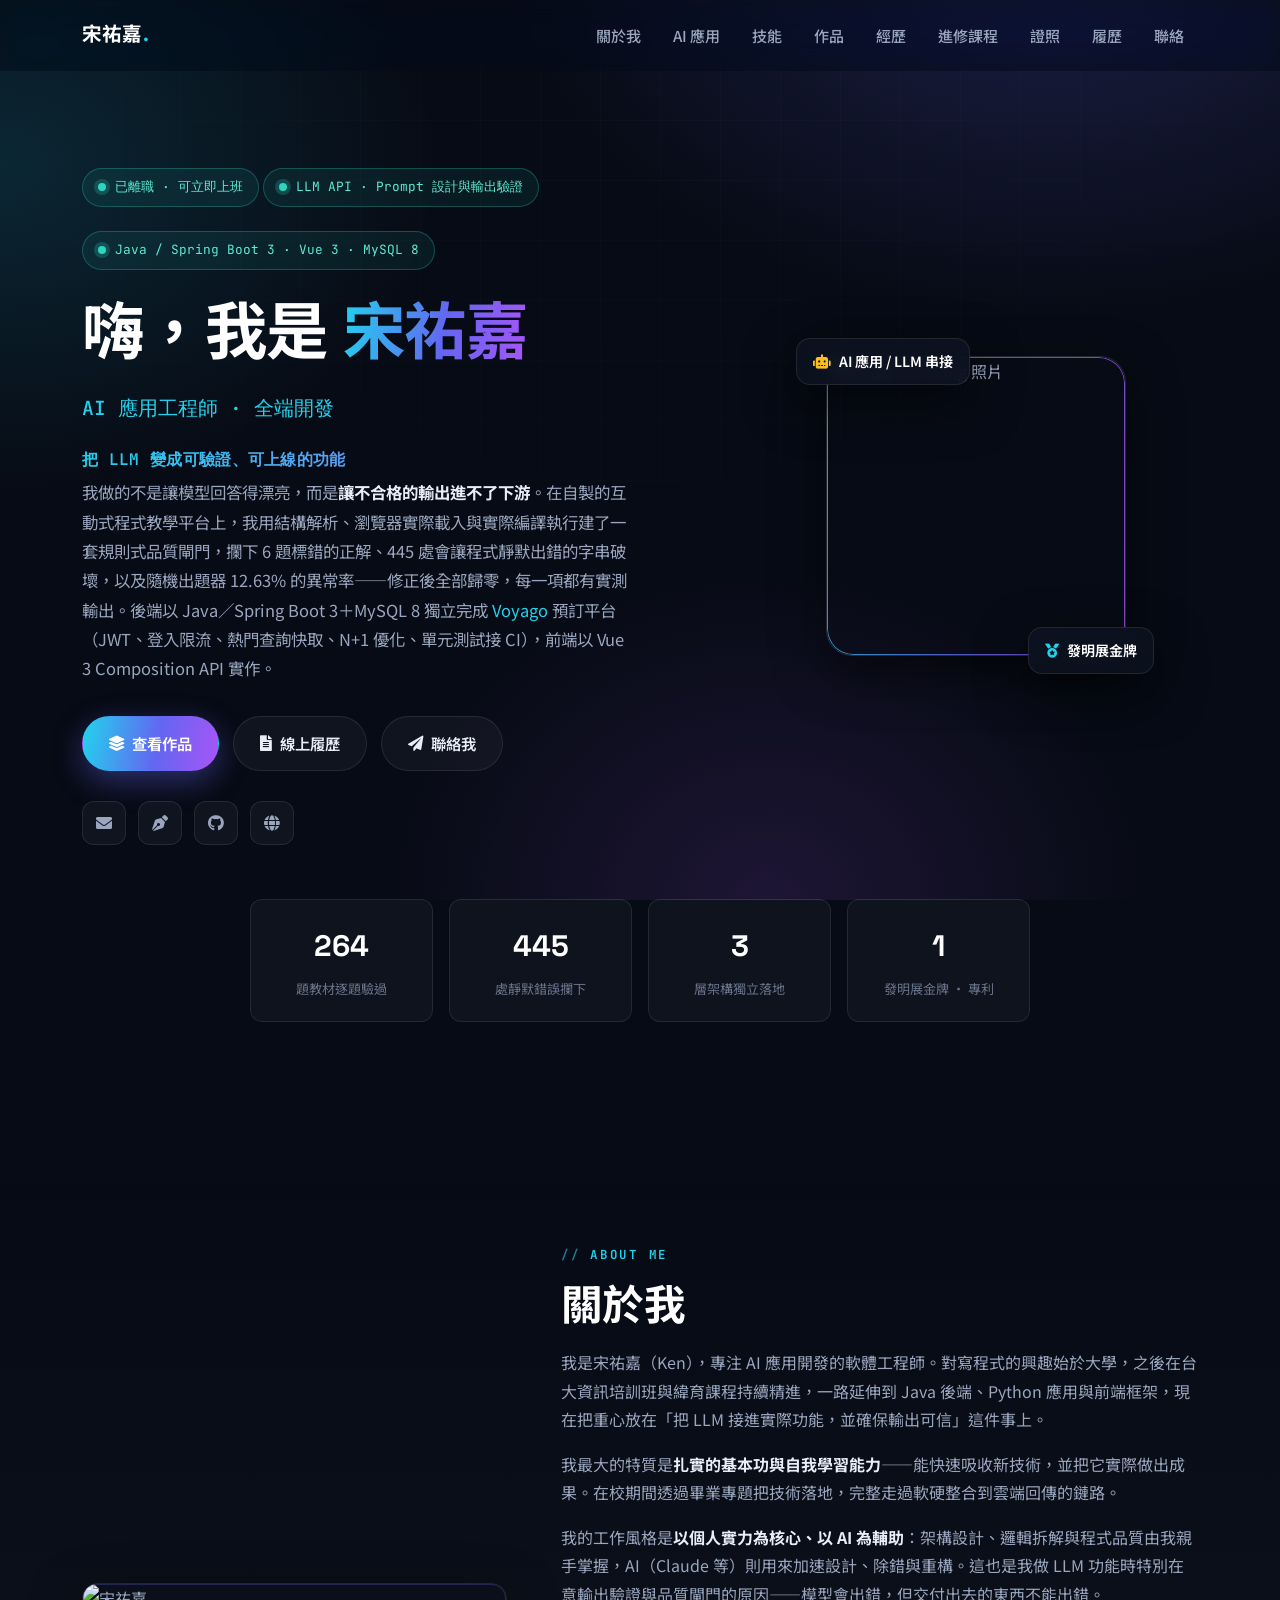
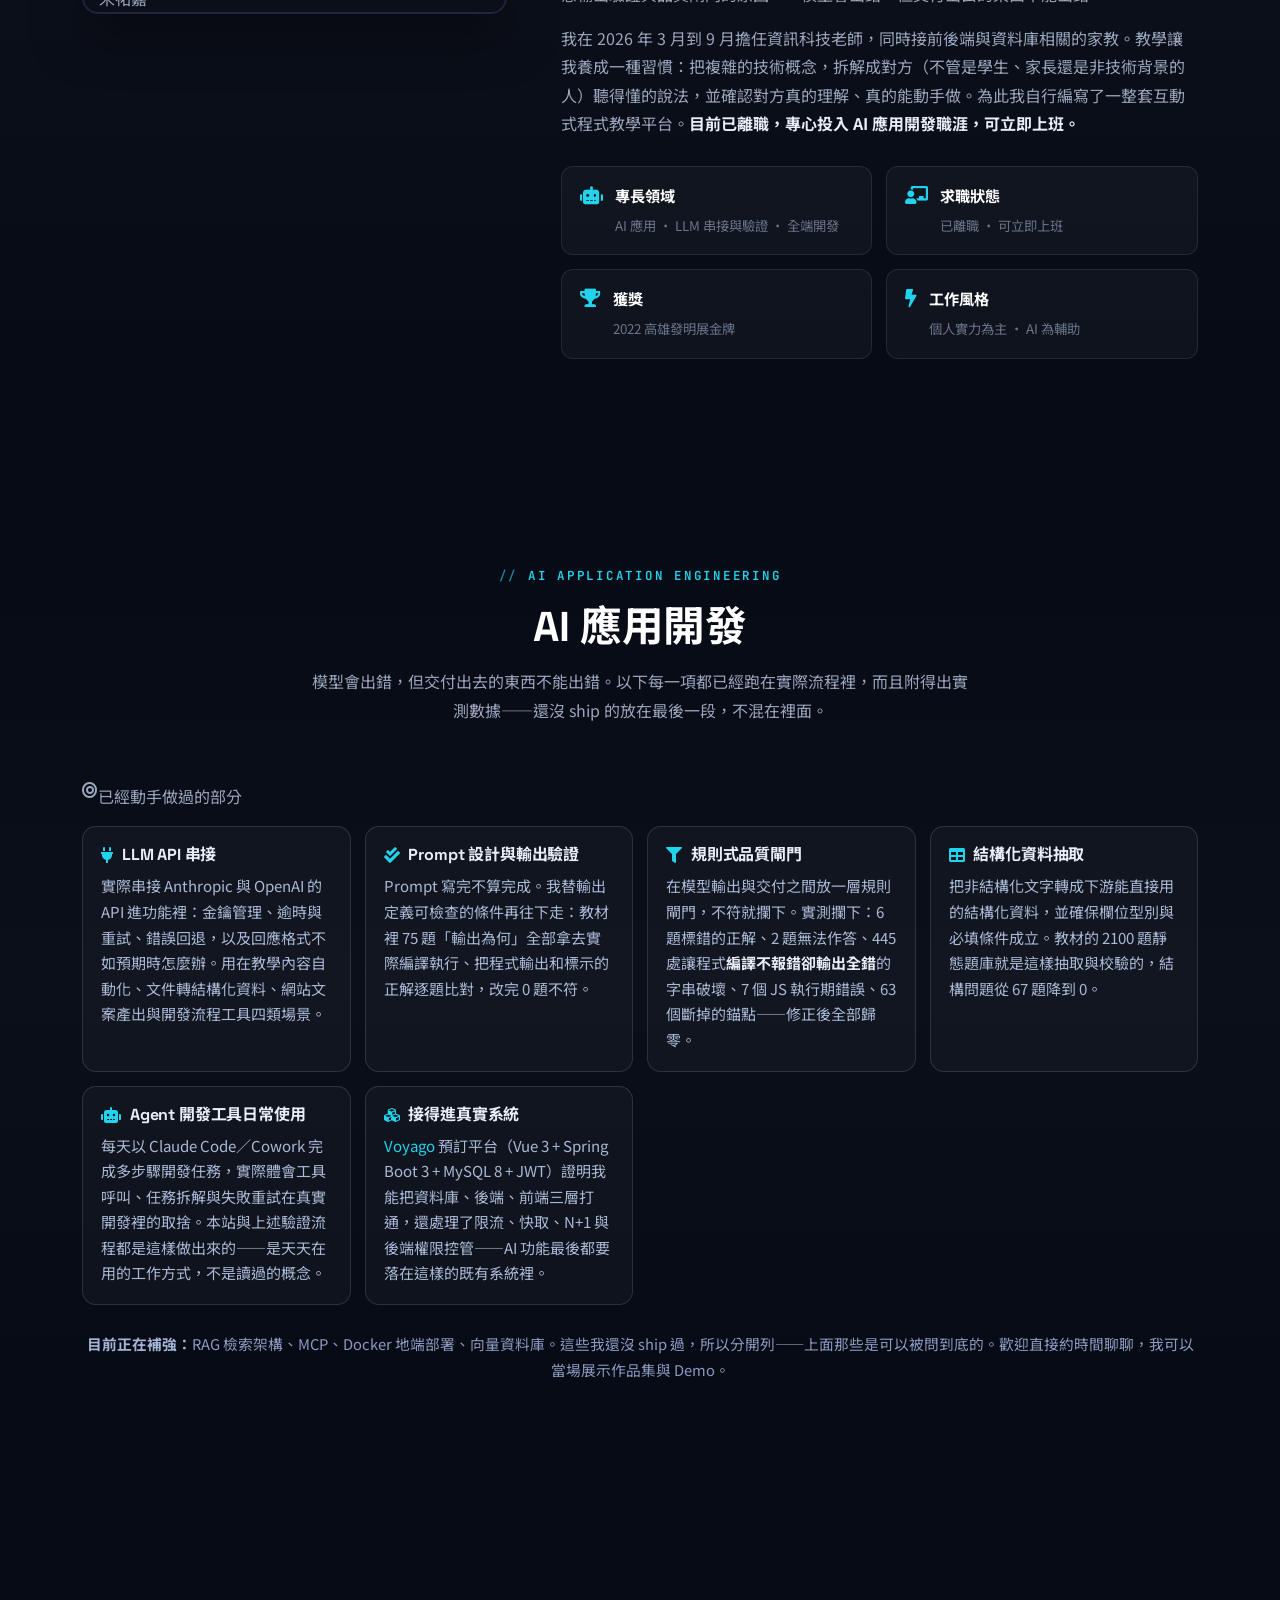
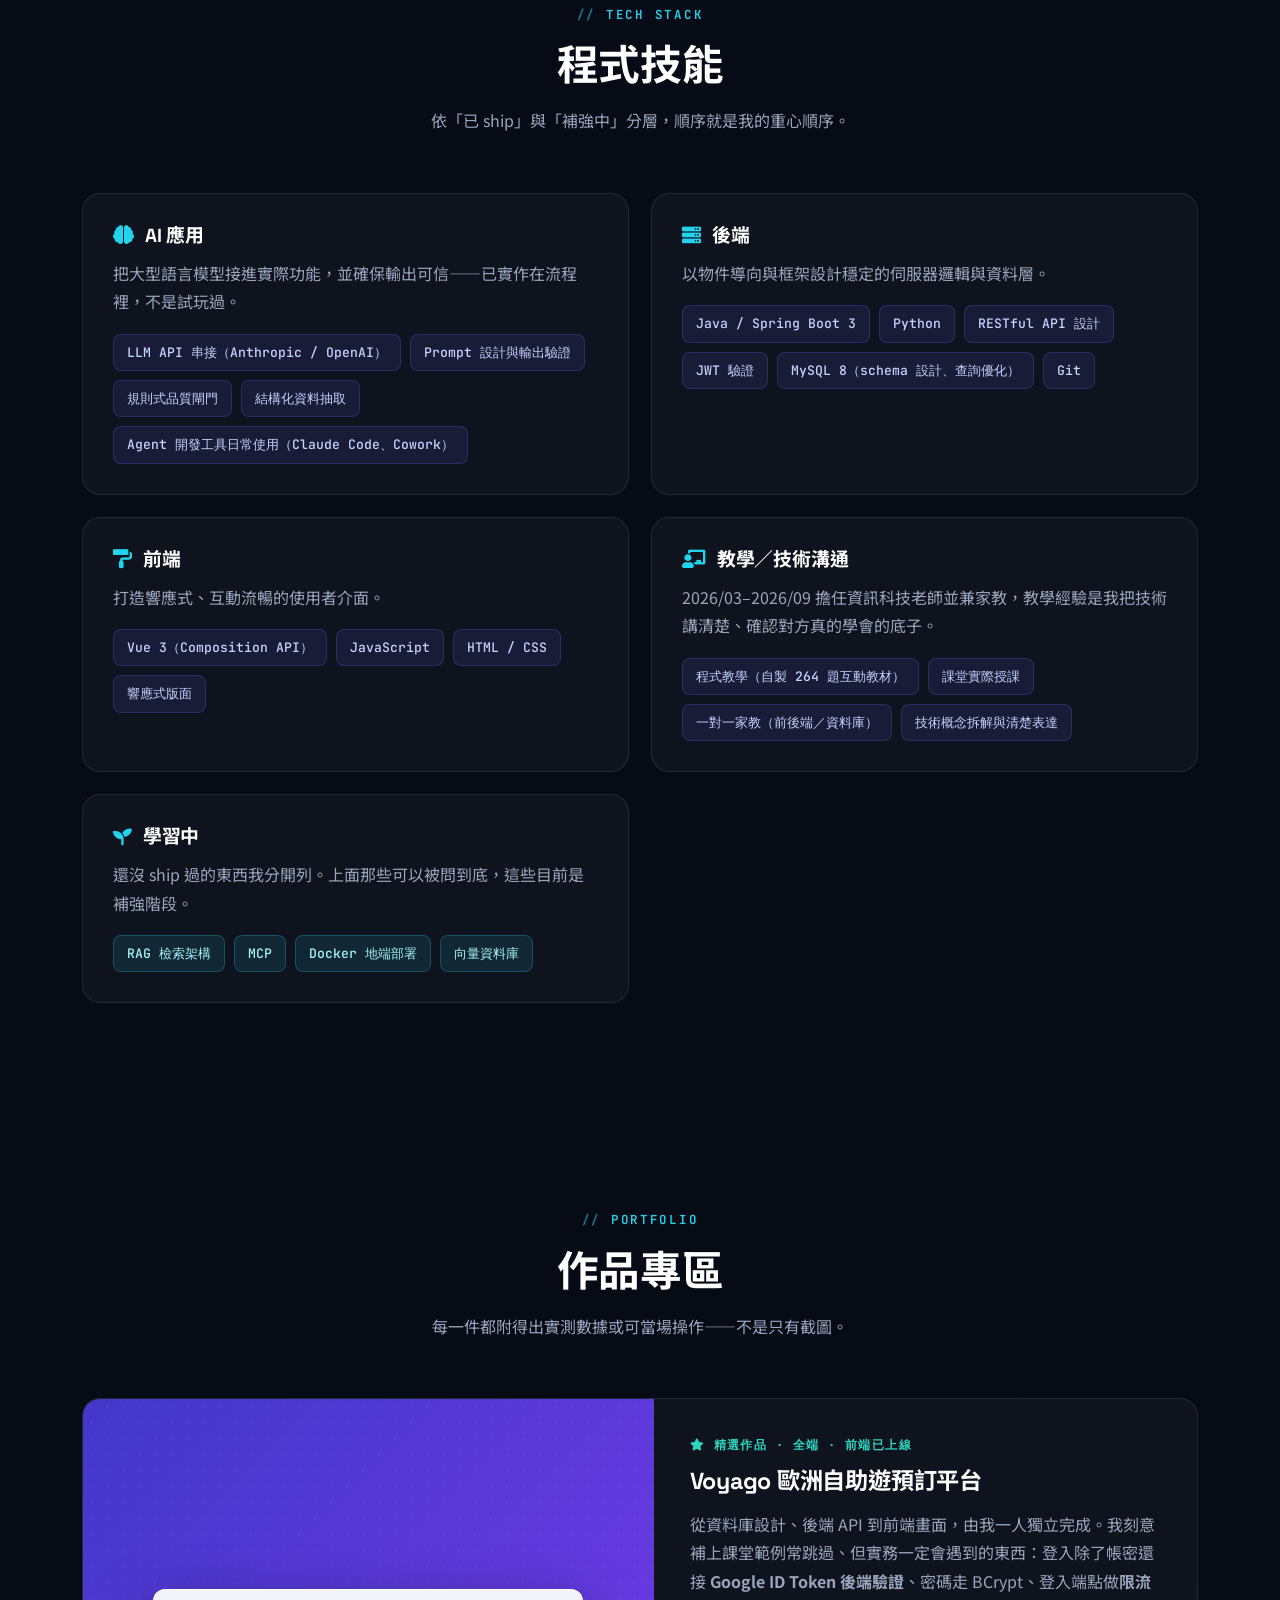
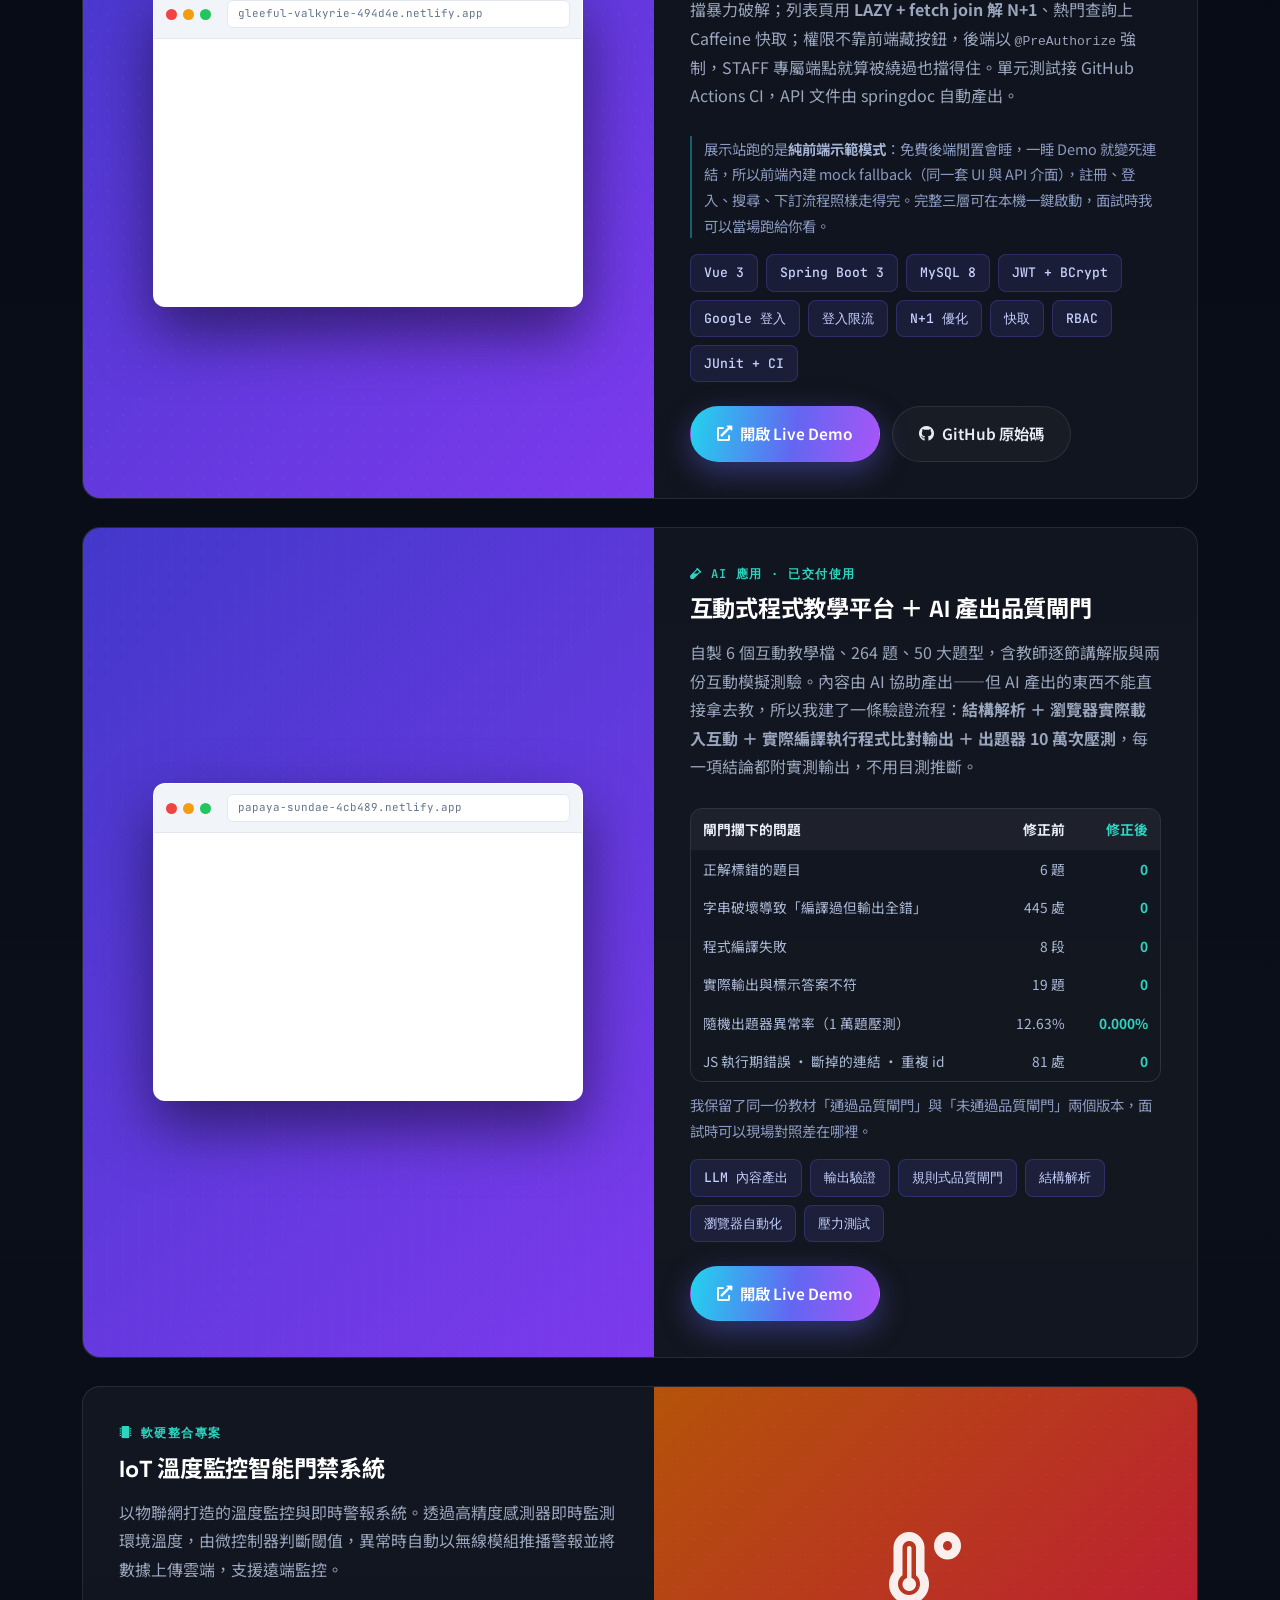
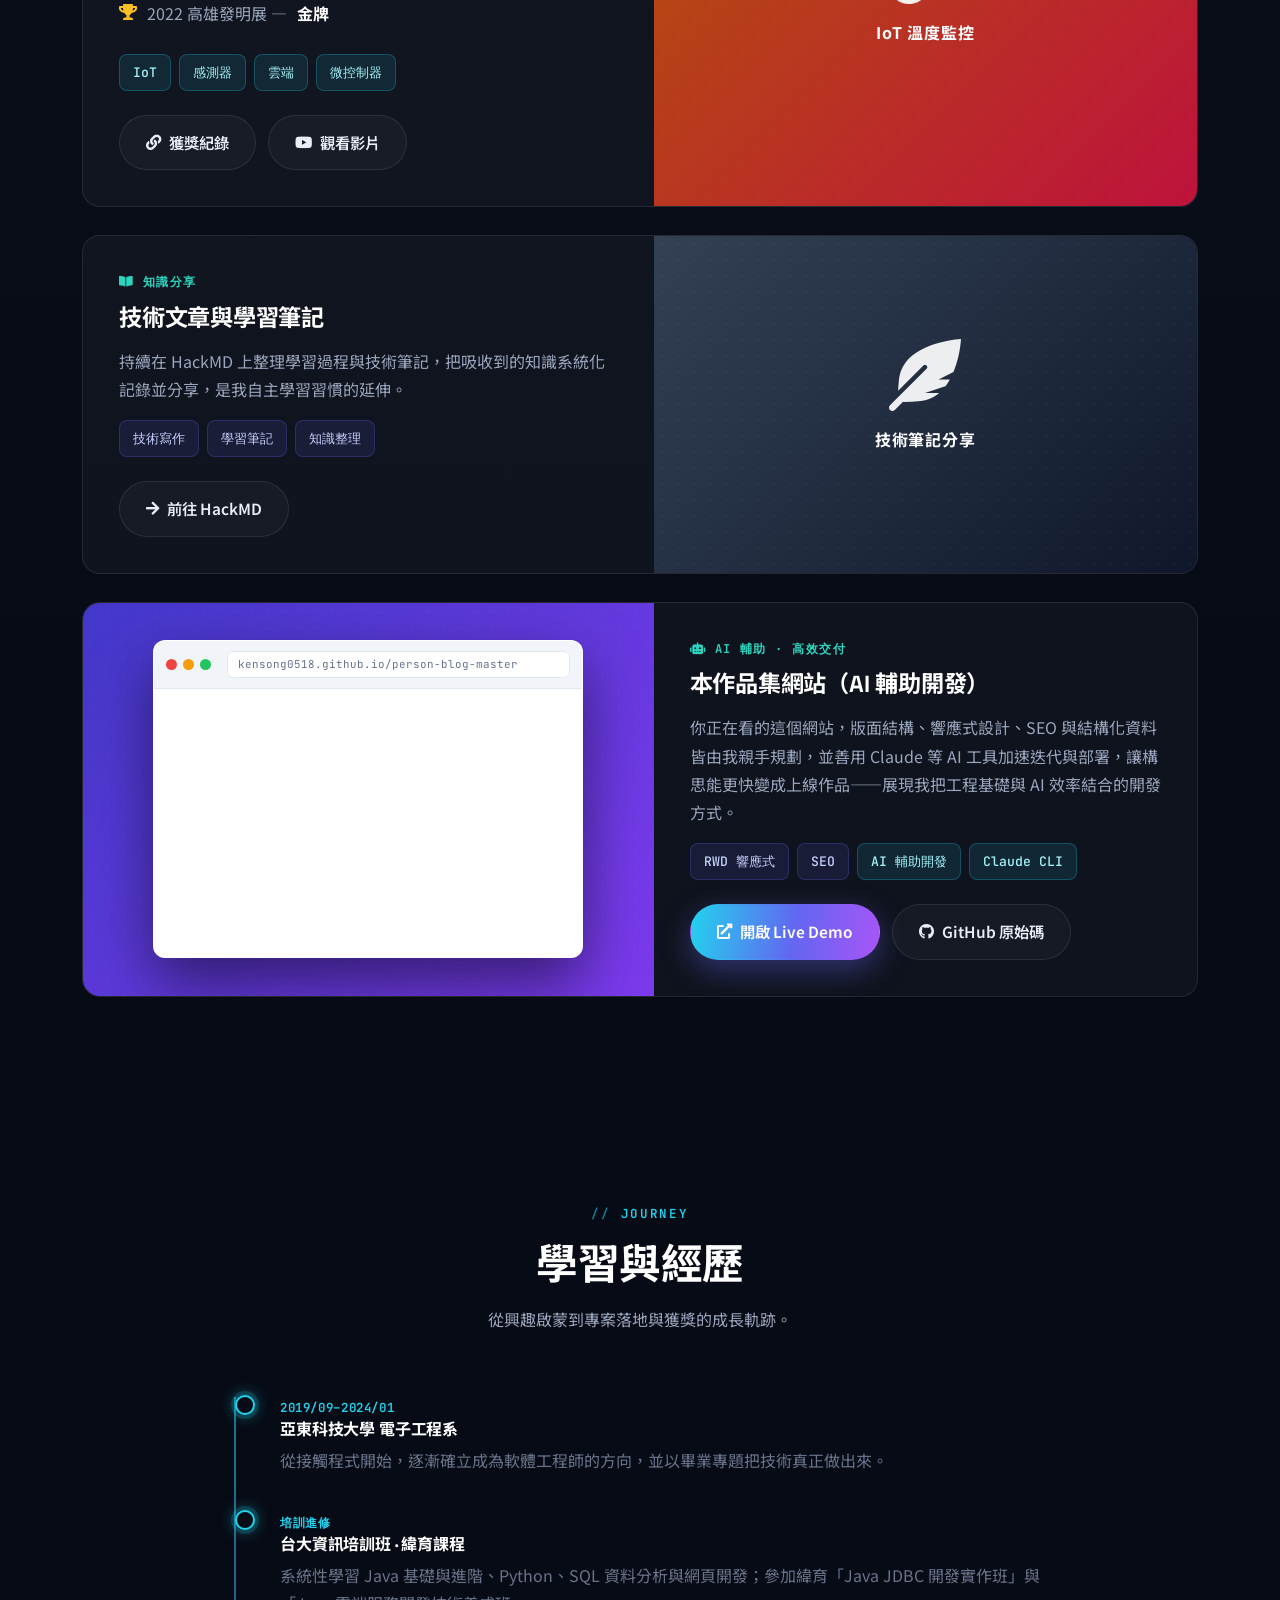
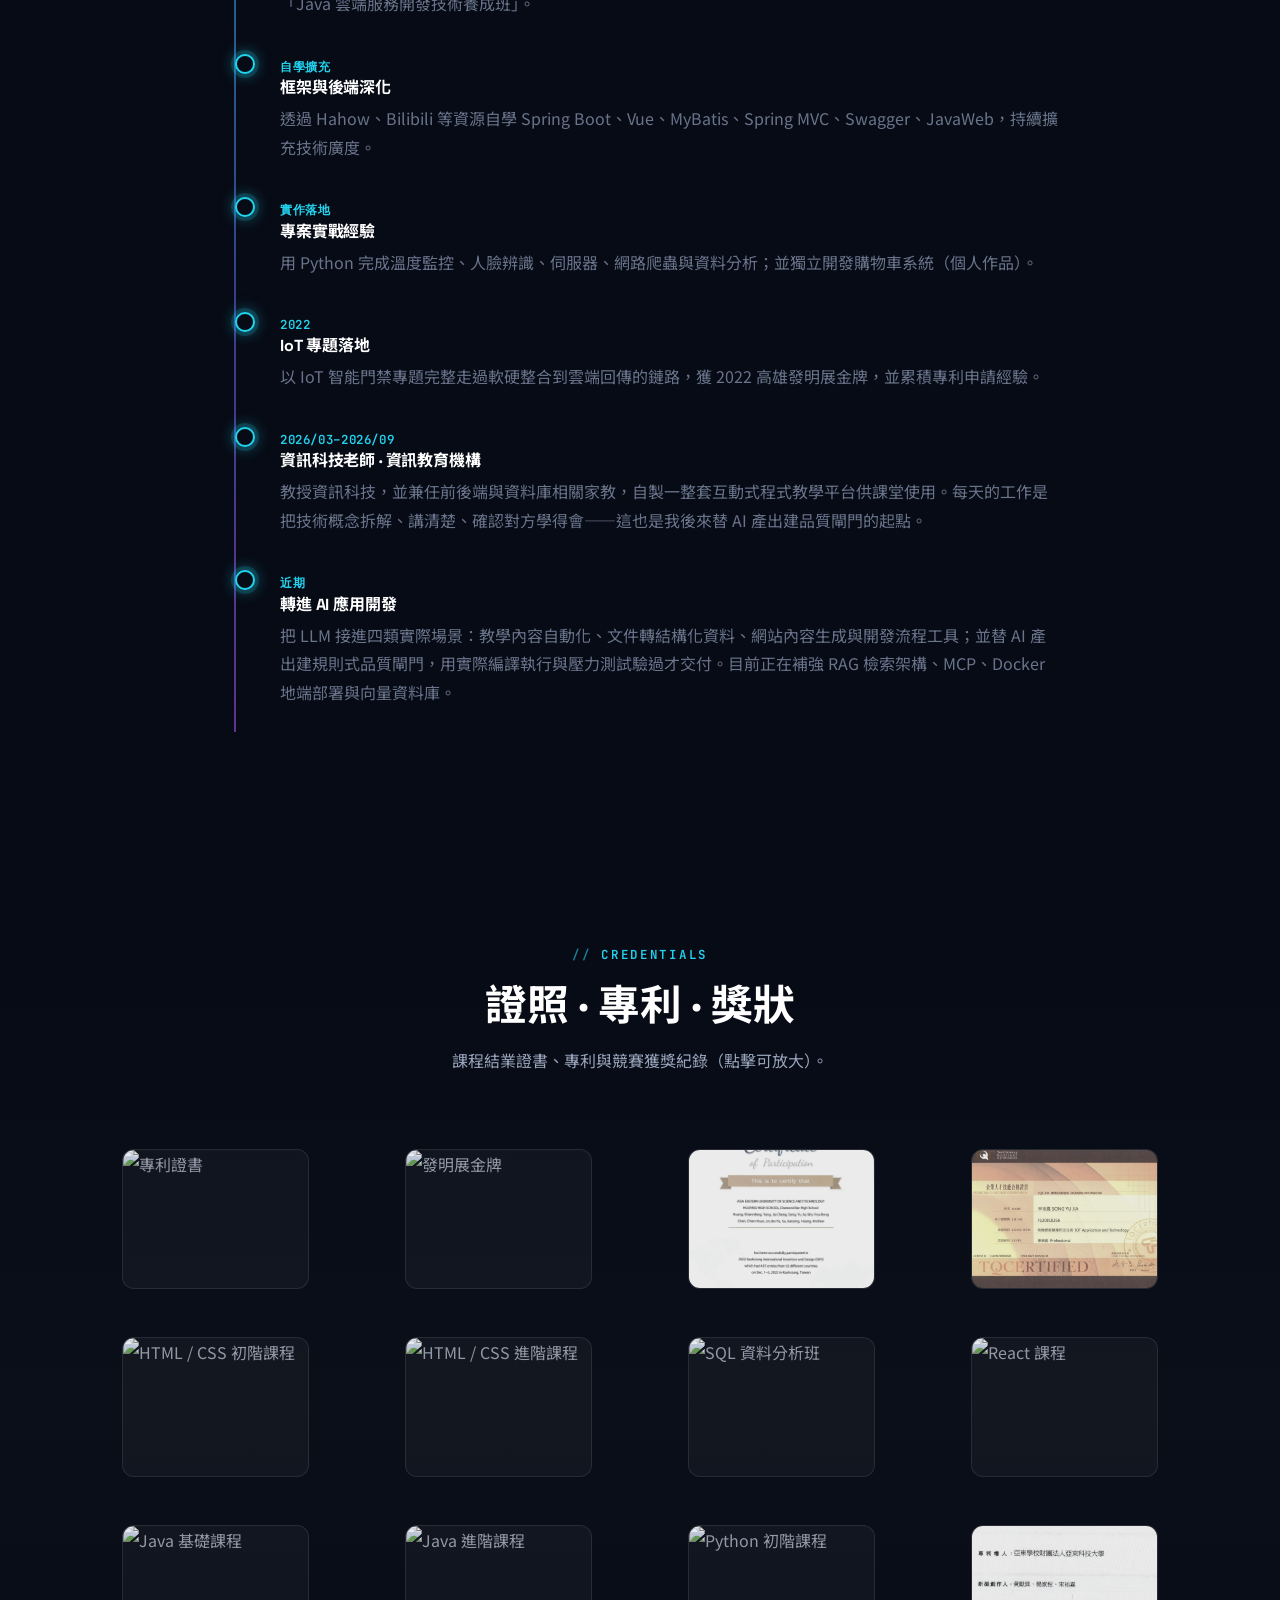
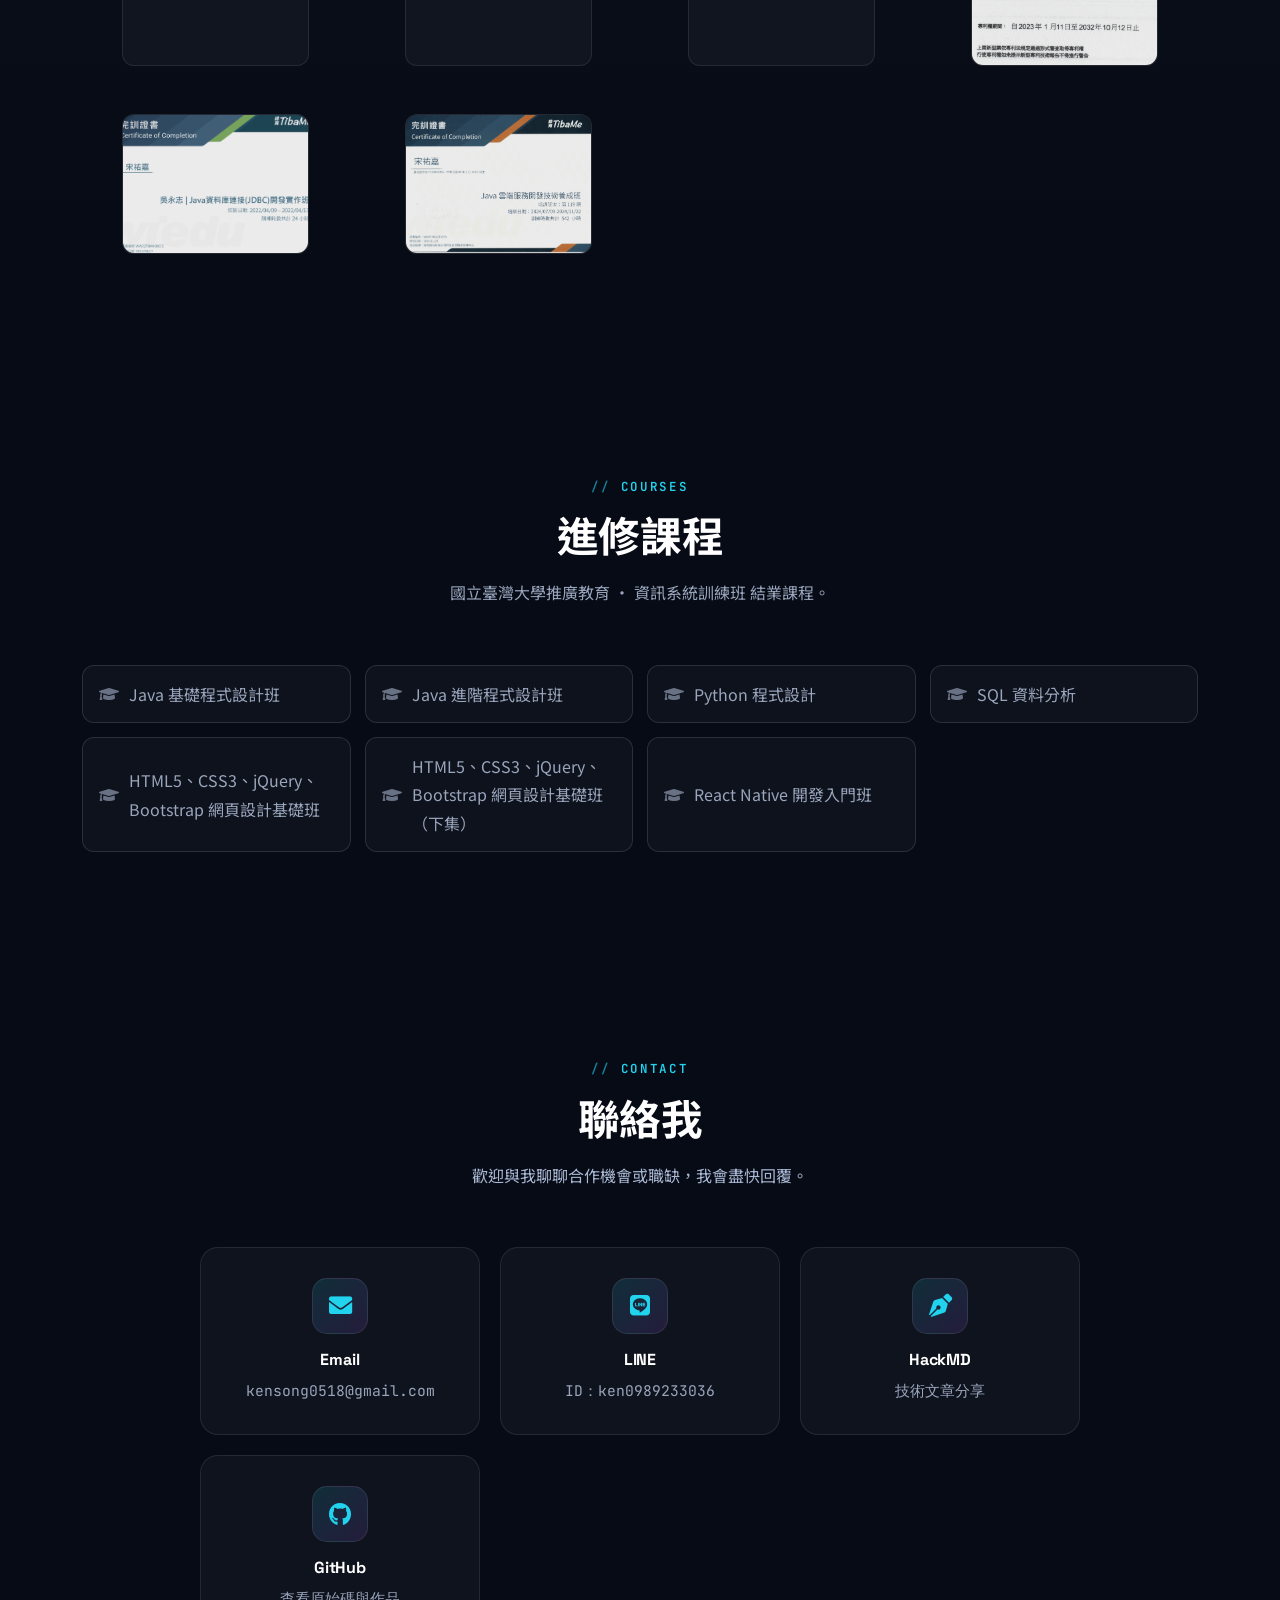
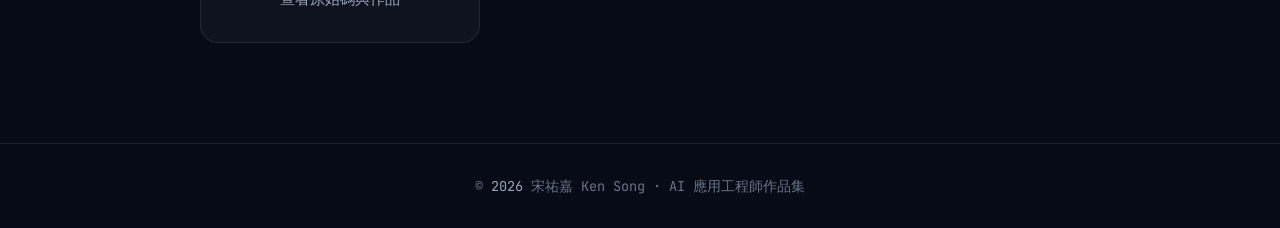
==== index.html @ 6da03d03 "部落格「程式技能」新增教學／技術溝通卡片" ====
<!DOCTYPE html>
<html lang="zh-Hant">

<head>
    <meta charset="UTF-8">
    <meta name="viewport" content="width=device-width, initial-scale=1.0">
    <meta http-equiv="X-UA-Compatible" content="ie=edge">

    <title>宋祐嘉 Ken Song｜AI 應用工程師 · 全端開發作品集</title>
    <meta name="description" content="宋祐嘉（Ken Song）AI 應用工程師。替 AI 產出建規則式品質閘門：實際編譯執行、結構解析與壓力測試，把自製教材裡 6 題錯答、445 處靜默錯誤與出題器 12.63% 異常率壓到 0。後端 Java／Spring Boot 3、MySQL 8 獨立完成 Voyago 預訂平台（JWT、限流、快取、N+1 優化、單元測試接 CI），前端 Vue 3。目前補強 RAG 檢索架構、MCP、Docker 地端部署與向量資料庫。">
    <meta name="keywords" content="宋祐嘉, Ken Song, AI 應用工程師, AI Application Engineer, LLM 應用工程師, LLM API, Anthropic, OpenAI, Prompt 設計, 輸出驗證, 品質閘門, 結構化資料抽取, Claude Code, Cowork, AI Agent, RAG, MCP, 向量資料庫, Docker, 全端工程師, 後端工程師, Java, Spring Boot, Vue 3, Python, MySQL, RESTful API, JWT, 作品集, portfolio, 程式教學, 程式設計教學, 資訊科技老師, 電腦補習班老師, 程式家教, 技術教學, 互動式教材設計">
    <meta name="author" content="宋祐嘉 Ken Song">

    <!-- Open Graph -->
    <meta property="og:type" content="website">
    <meta property="og:title" content="宋祐嘉 Ken Song｜AI 應用工程師作品集">
    <meta property="og:description" content="專注 AI 應用開發：替 AI 產出建可驗證的品質閘門——實際編譯執行、結構解析與 10 萬次壓測，把 445 處靜默錯誤與 12.63% 出題器異常率壓到 0；後端 Java／Spring Boot 3、MySQL 8，獨立完成 Voyago 預訂平台。">
    <meta property="og:image" content="./img/ken照片.jpg">
    <meta name="theme-color" content="#0f172a">

    <link rel="icon shortcut" href="./img/favicon.ico">
    <link rel="preconnect" href="https://fonts.googleapis.com">
    <link rel="preconnect" href="https://fonts.gstatic.com" crossorigin>
    <link href="https://fonts.googleapis.com/css2?family=Noto+Sans+TC:wght@400;500;700;800&family=Space+Grotesk:wght@500;600;700&family=JetBrains+Mono:wght@500;600&display=swap" rel="stylesheet">
    <link rel="stylesheet" href="https://use.fontawesome.com/releases/v5.15.4/css/all.css">
    <link rel="stylesheet" href="./css/style.css">

    <link rel="canonical" href="https://kensong0518.github.io/person-blog-master/">
    <meta property="og:url" content="https://kensong0518.github.io/person-blog-master/">

    <!-- 結構化資料：讓 Google 認得「宋祐嘉＝軟體工程師」 -->
    <script type="application/ld+json">
    {
      "@context": "https://schema.org",
      "@type": "Person",
      "name": "宋祐嘉",
      "alternateName": "Ken Song",
      "url": "https://kensong0518.github.io/person-blog-master/",
      "image": "https://kensong0518.github.io/person-blog-master/img/ken照片.jpg",
      "jobTitle": "AI 應用工程師 · 全端開發",
      "email": "mailto:kensong0518@gmail.com",
      "knowsAbout": ["AI 應用開發","LLM API 串接","Prompt 設計","輸出驗證","規則式品質閘門","結構化資料抽取","Claude Code","Cowork","Java","Spring Boot","RESTful API","JWT","MySQL","Python","Vue 3","JavaScript","Git","全端開發","後端開發","IoT","程式設計教學","互動式教材開發","資訊科技教學","技術講解與知識轉譯"],
      "alumniOf": [
        { "@type": "CollegeOrUniversity", "name": "亞東科技大學 電子工程系" },
        { "@type": "Organization", "name": "國立臺灣大學推廣教育 資訊系統訓練班" },
        { "@type": "Organization", "name": "緯育 TibaMe" }
      ],
      "award": "2022 高雄發明展金牌",
      "sameAs": [
        "https://github.com/kensong0518",
        "https://hackmd.io/@JnXvfsBHTiuH4f59P-15Fw",
        "https://gleeful-valkyrie-494d4e.netlify.app/"
      ]
    }
    </script>
</head>

<body>

    <!-- ============ NAVBAR ============ -->
    <nav class="nav" id="nav">
        <div class="container nav-inner">
            <a href="#hero" class="brand">宋祐嘉<span>.</span></a>
            <button class="nav-toggle" id="navToggle" aria-label="開啟選單"><i class="fas fa-bars"></i></button>
            <ul class="nav-links" id="navLinks">
                <li><a href="#about">關於我</a></li>
                <li><a href="#agent">AI 應用</a></li>
                <li><a href="#skills">技能</a></li>
                <li><a href="#projects">作品</a></li>
                <li><a href="#experience">經歷</a></li>
                <li><a href="#courses">進修課程</a></li>
                <li><a href="#certs">證照</a></li>
                <li><a href="./resume.html">履歷</a></li>
                <li><a href="#contact">聯絡</a></li>
            </ul>
        </div>
    </nav>

    <!-- ============ HERO ============ -->
    <header class="hero" id="hero">
        <div class="container">
            <div class="hero-grid">
                <div>
                    <span class="badge-status"><span class="dot"></span> 已離職 · 可立即上班</span>
                    <span class="badge-status"><span class="dot"></span> LLM API · Prompt 設計與輸出驗證</span>
                    <span class="badge-status"><span class="dot"></span> Java / Spring Boot 3 · Vue 3 · MySQL 8</span>
                    <h1>嗨，我是 <span class="grad">宋祐嘉</span></h1>
                    <p class="role">AI 應用工程師 · 全端開發</p>
                    <p class="tagline" style="font-family:var(--font-mono,monospace);font-weight:600;letter-spacing:.02em;background:linear-gradient(100deg,#22d3ee,#a855f7);-webkit-background-clip:text;background-clip:text;color:transparent;margin:6px 0 4px;">把 LLM 變成可驗證、可上線的功能</p>
                    <p class="lead">我做的不是讓模型回答得漂亮，而是<strong style="color:#e8edf7;">讓不合格的輸出進不了下游</strong>。在自製的互動式程式教學平台上，我用結構解析、瀏覽器實際載入與實際編譯執行建了一套規則式品質閘門，攔下 6 題標錯的正解、445 處會讓程式靜默出錯的字串破壞，以及隨機出題器 12.63% 的異常率——修正後全部歸零，每一項都有實測輸出。後端以 Java／Spring Boot 3＋MySQL 8 獨立完成 <a href="https://github.com/kensong0518/voyago-fullstack" target="_blank" rel="noopener" style="color:#22d3ee;">Voyago</a> 預訂平台（JWT、登入限流、熱門查詢快取、N+1 優化、單元測試接 CI），前端以 Vue 3 Composition API 實作。</p>
                    <div class="hero-cta">
                        <a href="#projects" class="btn btn-primary"><i class="fas fa-layer-group"></i> 查看作品</a>
                        <a href="./resume.html" class="btn btn-ghost"><i class="fas fa-file-alt"></i> 線上履歷</a>
                        <a href="#contact" class="btn btn-ghost"><i class="fas fa-paper-plane"></i> 聯絡我</a>
                    </div>
                    <div class="hero-social">
                        <a href="mailto:kensong0518@gmail.com" title="Email" aria-label="Email"><i class="fas fa-envelope"></i></a>
                        <a href="https://hackmd.io/@JnXvfsBHTiuH4f59P-15Fw" target="_blank" rel="noopener" title="HackMD" aria-label="HackMD"><i class="fas fa-pen-nib"></i></a>
                        <a href="https://github.com/kensong0518" target="_blank" rel="noopener" title="GitHub" aria-label="GitHub"><i class="fab fa-github"></i></a>
                        <a href="https://gleeful-valkyrie-494d4e.netlify.app/" target="_blank" rel="noopener" title="作品網站" aria-label="作品網站"><i class="fas fa-globe"></i></a>
                    </div>
                </div>
                <div class="hero-portrait">
                    <div class="frame"><img src="./img/ken照片.jpg" alt="宋祐嘉 Ken Song 照片"></div>
                    <div class="chip c1"><i class="fas fa-robot"></i> AI 應用 / LLM 串接</div>
                    <div class="chip c2"><i class="fas fa-medal"></i> 發明展金牌</div>
                </div>
            </div>

            <div class="stats">
                <div class="stat"><b>264</b><span>題教材逐題驗過</span></div>
                <div class="stat"><b>445</b><span>處靜默錯誤攔下</span></div>
                <div class="stat"><b>3</b><span>層架構獨立落地</span></div>
                <div class="stat"><b>1</b><span>發明展金牌 · 專利</span></div>
            </div>
        </div>
    </header>

    <!-- ============ ABOUT ============ -->
    <section class="section section--alt" id="about">
        <div class="container">
            <div class="about-grid reveal">
                <div class="about-photo"><img src="./img/ken照片.jpg" alt="宋祐嘉"></div>
                <div class="about-text">
                    <span class="eyebrow">About Me</span>
                    <h2 class="section-title">關於我</h2>
                    <p>我是宋祐嘉（Ken），專注 AI 應用開發的軟體工程師。對寫程式的興趣始於大學，之後在台大資訊培訓班與緯育課程持續精進，一路延伸到 Java 後端、Python 應用與前端框架，現在把重心放在「把 LLM 接進實際功能，並確保輸出可信」這件事上。</p>
                    <p>我最大的特質是<strong>扎實的基本功與自我學習能力</strong>——能快速吸收新技術，並把它實際做出成果。在校期間透過畢業專題把技術落地，完整走過軟硬整合到雲端回傳的鏈路。</p>
                    <p>我的工作風格是<strong>以個人實力為核心、以 AI 為輔助</strong>：架構設計、邏輯拆解與程式品質由我親手掌握，AI（Claude 等）則用來加速設計、除錯與重構。這也是我做 LLM 功能時特別在意輸出驗證與品質閘門的原因——模型會出錯，但交付出去的東西不能出錯。</p>
                    <p>我在 2026 年 3 月到 9 月擔任資訊科技老師，同時接前後端與資料庫相關的家教。教學讓我養成一種習慣：把複雜的技術概念，拆解成對方（不管是學生、家長還是非技術背景的人）聽得懂的說法，並確認對方真的理解、真的能動手做。為此我自行編寫了一整套互動式程式教學平台。<strong>目前已離職，專心投入 AI 應用開發職涯，可立即上班。</strong></p>
                    <div class="facts">
                        <div class="fact"><i class="fas fa-robot"></i><div><b>專長領域</b><small>AI 應用 · LLM 串接與驗證 · 全端開發</small></div></div>
                        <div class="fact"><i class="fas fa-chalkboard-teacher"></i><div><b>求職狀態</b><small>已離職 · 可立即上班</small></div></div>
                        <div class="fact"><i class="fas fa-trophy"></i><div><b>獲獎</b><small>2022 高雄發明展金牌</small></div></div>
                        <div class="fact"><i class="fas fa-bolt"></i><div><b>工作風格</b><small>個人實力為主 · AI 為輔助</small></div></div>
                    </div>
                </div>
            </div>
        </div>
    </section>

    <!-- ============ AI AGENT ENGINEERING ============ -->
    <section class="section section--alt" id="agent">
        <div class="container">
            <div class="section-head reveal">
                <span class="eyebrow">AI Application Engineering</span>
                <h2 class="section-title">AI 應用開發</h2>
                <p>模型會出錯，但交付出去的東西不能出錯。以下每一項都已經跑在實際流程裡，而且附得出實測數據——還沒 ship 的放在最後一段，不混在裡面。</p>
            </div>

            <!-- 為什麼我適合 Agent 工程師職缺：對照職缺工作內容 -->
            <div class="reveal" style="margin-bottom:26px;">
                <div style="display:flex;align-items:center;gap:10px;margin-bottom:16px;">
                    <span class="kicker" style="display:inline-flex;"><i class="fas fa-bullseye"></i> 已經動手做過的部分</span>
                </div>
                <div style="display:grid;grid-template-columns:repeat(auto-fit,minmax(260px,1fr));gap:14px;">

                    <div style="padding:18px 18px;border:1px solid rgba(255,255,255,.12);border-radius:14px;background:rgba(255,255,255,.03);">
                        <h4 style="margin:0 0 8px;display:flex;align-items:center;gap:9px;"><i class="fas fa-plug" style="color:#22d3ee;"></i> LLM API 串接</h4>
                        <p style="margin:0;color:#aab9d6;font-size:.94rem;line-height:1.7;">實際串接 Anthropic 與 OpenAI 的 API 進功能裡：金鑰管理、逾時與重試、錯誤回退，以及回應格式不如預期時怎麼辦。用在教學內容自動化、文件轉結構化資料、網站文案產出與開發流程工具四類場景。</p>
                    </div>

                    <div style="padding:18px 18px;border:1px solid rgba(255,255,255,.12);border-radius:14px;background:rgba(255,255,255,.03);">
                        <h4 style="margin:0 0 8px;display:flex;align-items:center;gap:9px;"><i class="fas fa-check-double" style="color:#22d3ee;"></i> Prompt 設計與輸出驗證</h4>
                        <p style="margin:0;color:#aab9d6;font-size:.94rem;line-height:1.7;">Prompt 寫完不算完成。我替輸出定義可檢查的條件再往下走：教材裡 75 題「輸出為何」全部拿去實際編譯執行、把程式輸出和標示的正解逐題比對，改完 0 題不符。</p>
                    </div>

                    <div style="padding:18px 18px;border:1px solid rgba(255,255,255,.12);border-radius:14px;background:rgba(255,255,255,.03);">
                        <h4 style="margin:0 0 8px;display:flex;align-items:center;gap:9px;"><i class="fas fa-filter" style="color:#22d3ee;"></i> 規則式品質閘門</h4>
                        <p style="margin:0;color:#aab9d6;font-size:.94rem;line-height:1.7;">在模型輸出與交付之間放一層規則閘門，不符就攔下。實測攔下：6 題標錯的正解、2 題無法作答、445 處讓程式<b style="color:#e8edf7;">編譯不報錯卻輸出全錯</b>的字串破壞、7 個 JS 執行期錯誤、63 個斷掉的錨點——修正後全部歸零。</p>
                    </div>

                    <div style="padding:18px 18px;border:1px solid rgba(255,255,255,.12);border-radius:14px;background:rgba(255,255,255,.03);">
                        <h4 style="margin:0 0 8px;display:flex;align-items:center;gap:9px;"><i class="fas fa-table" style="color:#22d3ee;"></i> 結構化資料抽取</h4>
                        <p style="margin:0;color:#aab9d6;font-size:.94rem;line-height:1.7;">把非結構化文字轉成下游能直接用的結構化資料，並確保欄位型別與必填條件成立。教材的 2100 題靜態題庫就是這樣抽取與校驗的，結構問題從 67 題降到 0。</p>
                    </div>

                    <div style="padding:18px 18px;border:1px solid rgba(255,255,255,.12);border-radius:14px;background:rgba(255,255,255,.03);">
                        <h4 style="margin:0 0 8px;display:flex;align-items:center;gap:9px;"><i class="fas fa-robot" style="color:#22d3ee;"></i> Agent 開發工具日常使用</h4>
                        <p style="margin:0;color:#aab9d6;font-size:.94rem;line-height:1.7;">每天以 Claude Code／Cowork 完成多步驟開發任務，實際體會工具呼叫、任務拆解與失敗重試在真實開發裡的取捨。本站與上述驗證流程都是這樣做出來的——是天天在用的工作方式，不是讀過的概念。</p>
                    </div>

                    <div style="padding:18px 18px;border:1px solid rgba(255,255,255,.12);border-radius:14px;background:rgba(255,255,255,.03);">
                        <h4 style="margin:0 0 8px;display:flex;align-items:center;gap:9px;"><i class="fas fa-cubes" style="color:#22d3ee;"></i> 接得進真實系統</h4>
                        <p style="margin:0;color:#aab9d6;font-size:.94rem;line-height:1.7;"><a href="https://github.com/kensong0518/voyago-fullstack" target="_blank" rel="noopener" style="color:#22d3ee;">Voyago</a> 預訂平台（Vue 3 + Spring Boot 3 + MySQL 8 + JWT）證明我能把資料庫、後端、前端三層打通，還處理了限流、快取、N+1 與後端權限控管——AI 功能最後都要落在這樣的既有系統裡。</p>
                    </div>


                </div>
            </div>

            <p class="reveal" style="text-align:center;color:#8b9ac0;font-size:.92rem;margin-top:8px;"><b style="color:#a5b4d4;">目前正在補強：</b>RAG 檢索架構、MCP、Docker 地端部署、向量資料庫。這些我還沒 ship 過，所以分開列——上面那些是可以被問到底的。歡迎直接約時間聊聊，我可以當場展示作品集與 Demo。</p>
        </div>
    </section>

    <!-- ============ SKILLS ============ -->
    <section class="section" id="skills">
        <div class="container">
            <div class="section-head reveal">
                <span class="eyebrow">Tech Stack</span>
                <h2 class="section-title">程式技能</h2>
                <p>依「已 ship」與「補強中」分層，順序就是我的重心順序。</p>
            </div>
            <div class="skill-groups">
                <div class="skill-card reveal">
                    <h3><i class="fas fa-brain"></i> AI 應用</h3>
                    <p>把大型語言模型接進實際功能，並確保輸出可信——已實作在流程裡，不是試玩過。</p>
                    <div class="tag-row">
                        <span class="tag">LLM API 串接（Anthropic / OpenAI）</span><span class="tag">Prompt 設計與輸出驗證</span><span class="tag">規則式品質閘門</span><span class="tag">結構化資料抽取</span><span class="tag">Agent 開發工具日常使用（Claude Code、Cowork）</span>
                    </div>
                </div>
                <div class="skill-card reveal">
                    <h3><i class="fas fa-server"></i> 後端</h3>
                    <p>以物件導向與框架設計穩定的伺服器邏輯與資料層。</p>
                    <div class="tag-row">
                        <span class="tag">Java / Spring Boot 3</span><span class="tag">Python</span><span class="tag">RESTful API 設計</span><span class="tag">JWT 驗證</span><span class="tag">MySQL 8（schema 設計、查詢優化）</span><span class="tag">Git</span>
                    </div>
                </div>
                <div class="skill-card reveal">
                    <h3><i class="fas fa-paint-roller"></i> 前端</h3>
                    <p>打造響應式、互動流暢的使用者介面。</p>
                    <div class="tag-row">
                        <span class="tag">Vue 3（Composition API）</span><span class="tag">JavaScript</span><span class="tag">HTML / CSS</span><span class="tag">響應式版面</span>
                    </div>
                </div>
                <div class="skill-card reveal">
                    <h3><i class="fas fa-chalkboard-teacher"></i> 教學／技術溝通</h3>
                    <p>2026/03–2026/09 擔任資訊科技老師並兼家教，教學經驗是我把技術講清楚、確認對方真的學會的底子。</p>
                    <div class="tag-row">
                        <span class="tag">程式教學（自製 264 題互動教材）</span><span class="tag">課堂實際授課</span><span class="tag">一對一家教（前後端／資料庫）</span><span class="tag">技術概念拆解與清楚表達</span>
                    </div>
                </div>
                <div class="skill-card reveal">
                    <h3><i class="fas fa-seedling"></i> 學習中</h3>
                    <p>還沒 ship 過的東西我分開列。上面那些可以被問到底，這些目前是補強階段。</p>
                    <div class="tag-row">
                        <span class="tag alt">RAG 檢索架構</span><span class="tag alt">MCP</span><span class="tag alt">Docker 地端部署</span><span class="tag alt">向量資料庫</span>
                    </div>
                </div>
            </div>
        </div>
    </section>

    <!-- ============ PROJECTS ============ -->
    <section class="section section--alt" id="projects">
        <div class="container">
            <div class="section-head reveal">
                <span class="eyebrow">Portfolio</span>
                <h2 class="section-title">作品專區</h2>
                <p>每一件都附得出實測數據或可當場操作——不是只有截圖。</p>
            </div>

            <div class="projects">

                <!-- Project 1: Voyago 全端旅遊網站 (Featured / Live) -->
                <article class="project reveal">
                    <div class="project-media">
                        <div class="browser">
                            <div class="browser-bar">
                                <i class="r"></i><i class="y"></i><i class="g"></i>
                                <span class="url">gleeful-valkyrie-494d4e.netlify.app</span>
                            </div>
                            <div class="browser-frame">
                                <iframe src="https://gleeful-valkyrie-494d4e.netlify.app/" title="Voyago 全端旅遊網站預覽" loading="lazy"></iframe>
                            </div>
                        </div>
                    </div>
                    <div class="project-body">
                        <span class="kicker"><i class="fas fa-star"></i> 精選作品 · 全端 · 前端已上線</span>
                        <h3>Voyago 歐洲自助遊預訂平台</h3>
                        <p>從資料庫設計、後端 API 到前端畫面，由我一人獨立完成。我刻意補上課堂範例常跳過、但實務一定會遇到的東西：登入除了帳密還接 <b>Google ID Token 後端驗證</b>、密碼走 BCrypt、登入端點做<b>限流</b>擋暴力破解；列表頁用 <b>LAZY + fetch join 解 N+1</b>、熱門查詢上 Caffeine 快取；權限不靠前端藏按鈕，後端以 <code>@PreAuthorize</code> 強制，STAFF 專屬端點就算被繞過也擋得住。單元測試接 GitHub Actions CI，API 文件由 springdoc 自動產出。</p>
                        <p style="color:#8b9ac0;font-size:.9rem;border-left:2px solid rgba(34,211,238,.4);padding-left:12px;margin-top:10px;">展示站跑的是<b style="color:#a5b4d4;">純前端示範模式</b>：免費後端閒置會睡，一睡 Demo 就變死連結，所以前端內建 mock fallback（同一套 UI 與 API 介面），註冊、登入、搜尋、下訂流程照樣走得完。完整三層可在本機一鍵啟動，面試時我可以當場跑給你看。</p>
                        <div class="project-tags">
                            <span class="tag">Vue 3</span><span class="tag">Spring Boot 3</span><span class="tag">MySQL 8</span><span class="tag">JWT + BCrypt</span><span class="tag">Google 登入</span><span class="tag">登入限流</span><span class="tag">N+1 優化</span><span class="tag">快取</span><span class="tag">RBAC</span><span class="tag">JUnit + CI</span>
                        </div>
                        <div class="project-actions">
                            <a href="https://gleeful-valkyrie-494d4e.netlify.app/" target="_blank" rel="noopener" class="btn btn-primary"><i class="fas fa-external-link-alt"></i> 開啟 Live Demo</a>
                            <a href="https://github.com/kensong0518/voyago-fullstack" target="_blank" rel="noopener" class="btn btn-outline"><i class="fab fa-github"></i> GitHub 原始碼</a>
                        </div>
                    </div>
                </article>

                <!-- Project 2: 教學平台 + AI 產出品質閘門 -->
                <article class="project reveal">
                    <div class="project-media">
                        <div class="browser">
                            <div class="browser-bar">
                                <i class="r"></i><i class="y"></i><i class="g"></i>
                                <span class="url">papaya-sundae-4cb489.netlify.app</span>
                            </div>
                            <div class="browser-frame">
                                <iframe src="https://papaya-sundae-4cb489.netlify.app/" title="互動式程式教學平台預覽" loading="lazy"></iframe>
                            </div>
                        </div>
                    </div>
                    <div class="project-body">
                        <span class="kicker"><i class="fas fa-vial"></i> AI 應用 · 已交付使用</span>
                        <h3>互動式程式教學平台 ＋ AI 產出品質閘門</h3>
                        <p>自製 6 個互動教學檔、264 題、50 大題型，含教師逐節講解版與兩份互動模擬測驗。內容由 AI 協助產出——但 AI 產出的東西不能直接拿去教，所以我建了一條驗證流程：<b>結構解析 ＋ 瀏覽器實際載入互動 ＋ 實際編譯執行程式比對輸出 ＋ 出題器 10 萬次壓測</b>，每一項結論都附實測輸出，不用目測推斷。</p>
                        <div style="margin-top:12px;border:1px solid rgba(255,255,255,.12);border-radius:12px;overflow:hidden;">
                            <table style="width:100%;border-collapse:collapse;font-size:.86rem;">
                                <thead><tr style="background:rgba(255,255,255,.05);">
                                    <th style="text-align:left;padding:8px 12px;color:#e8edf7;font-weight:700;">閘門攔下的問題</th>
                                    <th style="text-align:right;padding:8px 12px;color:#e8edf7;font-weight:700;white-space:nowrap;">修正前</th>
                                    <th style="text-align:right;padding:8px 12px;color:#2dd4bf;font-weight:700;white-space:nowrap;">修正後</th>
                                </tr></thead>
                                <tbody>
                                    <tr><td style="padding:7px 12px;color:#aab9d6;">正解標錯的題目</td><td style="text-align:right;padding:7px 12px;color:#aab9d6;">6 題</td><td style="text-align:right;padding:7px 12px;color:#2dd4bf;font-weight:700;">0</td></tr>
                                    <tr><td style="padding:7px 12px;color:#aab9d6;">字串破壞導致「編譯過但輸出全錯」</td><td style="text-align:right;padding:7px 12px;color:#aab9d6;">445 處</td><td style="text-align:right;padding:7px 12px;color:#2dd4bf;font-weight:700;">0</td></tr>
                                    <tr><td style="padding:7px 12px;color:#aab9d6;">程式編譯失敗</td><td style="text-align:right;padding:7px 12px;color:#aab9d6;">8 段</td><td style="text-align:right;padding:7px 12px;color:#2dd4bf;font-weight:700;">0</td></tr>
                                    <tr><td style="padding:7px 12px;color:#aab9d6;">實際輸出與標示答案不符</td><td style="text-align:right;padding:7px 12px;color:#aab9d6;">19 題</td><td style="text-align:right;padding:7px 12px;color:#2dd4bf;font-weight:700;">0</td></tr>
                                    <tr><td style="padding:7px 12px;color:#aab9d6;">隨機出題器異常率（1 萬題壓測）</td><td style="text-align:right;padding:7px 12px;color:#aab9d6;">12.63%</td><td style="text-align:right;padding:7px 12px;color:#2dd4bf;font-weight:700;">0.000%</td></tr>
                                    <tr><td style="padding:7px 12px;color:#aab9d6;">JS 執行期錯誤 · 斷掉的連結 · 重複 id</td><td style="text-align:right;padding:7px 12px;color:#aab9d6;">81 處</td><td style="text-align:right;padding:7px 12px;color:#2dd4bf;font-weight:700;">0</td></tr>
                                </tbody>
                            </table>
                        </div>
                        <p style="color:#8b9ac0;font-size:.9rem;margin-top:10px;">我保留了同一份教材「通過品質閘門」與「未通過品質閘門」兩個版本，面試時可以現場對照差在哪裡。</p>
                        <div class="project-tags">
                            <span class="tag">LLM 內容產出</span><span class="tag">輸出驗證</span><span class="tag">規則式品質閘門</span><span class="tag">結構解析</span><span class="tag">瀏覽器自動化</span><span class="tag">壓力測試</span>
                        </div>
                        <div class="project-actions">
                            <a href="https://papaya-sundae-4cb489.netlify.app/" target="_blank" rel="noopener" class="btn btn-primary"><i class="fas fa-external-link-alt"></i> 開啟 Live Demo</a>
                        </div>
                    </div>
                </article>

                <!-- Project 3: IoT 溫度監控 (金牌) -->
                <article class="project reverse reveal">
                    <div class="project-media media-amber">
                        <div style="text-align:center;color:#fff;">
                            <i class="fas fa-temperature-high" style="font-size:4.5rem;opacity:.92;"></i>
                            <p style="margin-top:14px;font-weight:700;letter-spacing:.05em;">IoT 溫度監控</p>
                        </div>
                    </div>
                    <div class="project-body">
                        <span class="kicker"><i class="fas fa-microchip"></i> 軟硬整合專案</span>
                        <h3>IoT 溫度監控智能門禁系統</h3>
                        <p>以物聯網打造的溫度監控與即時警報系統。透過高精度感測器即時監測環境溫度，由微控制器判斷閾值，異常時自動以無線模組推播警報並將數據上傳雲端，支援遠端監控。</p>
                        <ul class="award-list">
                            <li><i class="fas fa-trophy"></i> 2022 高雄發明展 — <strong>金牌</strong></li>
                        </ul>
                        <div class="project-tags">
                            <span class="tag alt">IoT</span><span class="tag alt">感測器</span><span class="tag alt">雲端</span><span class="tag alt">微控制器</span>
                        </div>
                        <div class="project-actions">
                            <a href="https://rdn.aeust.edu.tw/p/404-1058-45006-1.php?Lang=zh-tw" target="_blank" rel="noopener" class="btn btn-outline"><i class="fas fa-link"></i> 獲獎紀錄</a>
                            <a href="https://www.youtube.com/watch?v=XlGaZgVLQFQ" target="_blank" rel="noopener" class="btn btn-outline"><i class="fab fa-youtube"></i> 觀看影片</a>
                        </div>
                    </div>
                </article>

                <!-- Project 4: 技術文章 -->
                <article class="project reverse reveal">
                    <div class="project-media media-slate">
                        <div style="text-align:center;color:#fff;">
                            <i class="fas fa-feather-alt" style="font-size:4.5rem;opacity:.92;"></i>
                            <p style="margin-top:14px;font-weight:700;letter-spacing:.05em;">技術筆記分享</p>
                        </div>
                    </div>
                    <div class="project-body">
                        <span class="kicker"><i class="fas fa-book-open"></i> 知識分享</span>
                        <h3>技術文章與學習筆記</h3>
                        <p>持續在 HackMD 上整理學習過程與技術筆記，把吸收到的知識系統化記錄並分享，是我自主學習習慣的延伸。</p>
                        <div class="project-tags">
                            <span class="tag">技術寫作</span><span class="tag">學習筆記</span><span class="tag">知識整理</span>
                        </div>
                        <div class="project-actions">
                            <a href="https://hackmd.io/@JnXvfsBHTiuH4f59P-15Fw" target="_blank" rel="noopener" class="btn btn-outline"><i class="fas fa-arrow-right"></i> 前往 HackMD</a>
                        </div>
                    </div>
                </article>

                <!-- Project 6: AI 輔助打造的作品集 -->
                <article class="project reveal">
                    <div class="project-media">
                        <div class="browser">
                            <div class="browser-bar">
                                <i class="r"></i><i class="y"></i><i class="g"></i>
                                <span class="url">kensong0518.github.io/person-blog-master</span>
                            </div>
                            <div class="browser-frame">
                                <iframe src="https://kensong0518.github.io/person-blog-master/" title="AI 輔助打造的作品集網站預覽" loading="lazy"></iframe>
                            </div>
                        </div>
                    </div>
                    <div class="project-body">
                        <span class="kicker"><i class="fas fa-robot"></i> AI 輔助 · 高效交付</span>
                        <h3>本作品集網站（AI 輔助開發）</h3>
                        <p>你正在看的這個網站，版面結構、響應式設計、SEO 與結構化資料皆由我親手規劃，並善用 Claude 等 AI 工具加速迭代與部署，讓構思能更快變成上線作品——展現我把工程基礎與 AI 效率結合的開發方式。</p>
                        <div class="project-tags">
                            <span class="tag">RWD 響應式</span><span class="tag">SEO</span><span class="tag alt">AI 輔助開發</span><span class="tag alt">Claude CLI</span>
                        </div>
                        <div class="project-actions">
                            <a href="https://kensong0518.github.io/person-blog-master/" target="_blank" rel="noopener" class="btn btn-primary"><i class="fas fa-external-link-alt"></i> 開啟 Live Demo</a>
                            <a href="https://github.com/kensong0518/person-blog-master" target="_blank" rel="noopener" class="btn btn-outline"><i class="fab fa-github"></i> GitHub 原始碼</a>
                        </div>
                    </div>
                </article>

            </div>
        </div>
    </section>

    <!-- ============ EXPERIENCE ============ -->
    <section class="section" id="experience">
        <div class="container">
            <div class="section-head reveal">
                <span class="eyebrow">Journey</span>
                <h2 class="section-title">學習與經歷</h2>
                <p>從興趣啟蒙到專案落地與獲獎的成長軌跡。</p>
            </div>
            <div class="timeline">
                <div class="t-item reveal">
                    <span class="when">2019/09–2024/01</span>
                    <h4>亞東科技大學 電子工程系</h4>
                    <p>從接觸程式開始，逐漸確立成為軟體工程師的方向，並以畢業專題把技術真正做出來。</p>
                </div>
                <div class="t-item reveal">
                    <span class="when">培訓進修</span>
                    <h4>台大資訊培訓班 · 緯育課程</h4>
                    <p>系統性學習 Java 基礎與進階、Python、SQL 資料分析與網頁開發；參加緯育「Java JDBC 開發實作班」與「Java 雲端服務開發技術養成班」。</p>
                </div>
                <div class="t-item reveal">
                    <span class="when">自學擴充</span>
                    <h4>框架與後端深化</h4>
                    <p>透過 Hahow、Bilibili 等資源自學 Spring Boot、Vue、MyBatis、Spring MVC、Swagger、JavaWeb，持續擴充技術廣度。</p>
                </div>
                <div class="t-item reveal">
                    <span class="when">實作落地</span>
                    <h4>專案實戰經驗</h4>
                    <p>用 Python 完成溫度監控、人臉辨識、伺服器、網路爬蟲與資料分析；並獨立開發購物車系統（個人作品）。</p>
                </div>
                <div class="t-item reveal">
                    <span class="when">2022</span>
                    <h4>IoT 專題落地</h4>
                    <p>以 IoT 智能門禁專題完整走過軟硬整合到雲端回傳的鏈路，獲 2022 高雄發明展金牌，並累積專利申請經驗。</p>
                </div>
                <div class="t-item reveal">
                    <span class="when">2026/03–2026/09</span>
                    <h4>資訊科技老師 · 資訊教育機構</h4>
                    <p>教授資訊科技，並兼任前後端與資料庫相關家教，自製一整套互動式程式教學平台供課堂使用。每天的工作是把技術概念拆解、講清楚、確認對方學得會——這也是我後來替 AI 產出建品質閘門的起點。</p>
                </div>
                <div class="t-item reveal">
                    <span class="when">近期</span>
                    <h4>轉進 AI 應用開發</h4>
                    <p>把 LLM 接進四類實際場景：教學內容自動化、文件轉結構化資料、網站內容生成與開發流程工具；並替 AI 產出建規則式品質閘門，用實際編譯執行與壓力測試驗過才交付。目前正在補強 RAG 檢索架構、MCP、Docker 地端部署與向量資料庫。</p>
                </div>
            </div>
        </div>
    </section>

    <!-- ============ CERTIFICATES ============ -->
    <section class="section section--alt" id="certs">
        <div class="container">
            <div class="section-head reveal">
                <span class="eyebrow">Credentials</span>
                <h2 class="section-title">證照 · 專利 · 獎狀</h2>
                <p>課程結業證書、專利與競賽獲獎紀錄（點擊可放大）。</p>
            </div>
            <div class="gallery reveal" id="gallery"></div>
        </div>
    </section>

    <!-- ============ COURSES ============ -->
    <section class="section" id="courses">
        <div class="container">
            <div class="section-head reveal">
                <span class="eyebrow">Courses</span>
                <h2 class="section-title">進修課程</h2>
                <p>國立臺灣大學推廣教育 · 資訊系統訓練班 結業課程。</p>
            </div>
            <div class="reveal" style="display:grid;grid-template-columns:repeat(auto-fit,minmax(260px,1fr));gap:14px;">
                <div style="display:flex;align-items:center;gap:10px;padding:14px 16px;border:1px solid rgba(255,255,255,.12);border-radius:12px;background:rgba(255,255,255,.03);"><i class="fas fa-graduation-cap" style="opacity:.65;"></i><span>Java 基礎程式設計班</span></div>
                <div style="display:flex;align-items:center;gap:10px;padding:14px 16px;border:1px solid rgba(255,255,255,.12);border-radius:12px;background:rgba(255,255,255,.03);"><i class="fas fa-graduation-cap" style="opacity:.65;"></i><span>Java 進階程式設計班</span></div>
                <div style="display:flex;align-items:center;gap:10px;padding:14px 16px;border:1px solid rgba(255,255,255,.12);border-radius:12px;background:rgba(255,255,255,.03);"><i class="fas fa-graduation-cap" style="opacity:.65;"></i><span>Python 程式設計</span></div>
                <div style="display:flex;align-items:center;gap:10px;padding:14px 16px;border:1px solid rgba(255,255,255,.12);border-radius:12px;background:rgba(255,255,255,.03);"><i class="fas fa-graduation-cap" style="opacity:.65;"></i><span>SQL 資料分析</span></div>
                <div style="display:flex;align-items:center;gap:10px;padding:14px 16px;border:1px solid rgba(255,255,255,.12);border-radius:12px;background:rgba(255,255,255,.03);"><i class="fas fa-graduation-cap" style="opacity:.65;"></i><span>HTML5、CSS3、jQuery、Bootstrap 網頁設計基礎班</span></div>
                <div style="display:flex;align-items:center;gap:10px;padding:14px 16px;border:1px solid rgba(255,255,255,.12);border-radius:12px;background:rgba(255,255,255,.03);"><i class="fas fa-graduation-cap" style="opacity:.65;"></i><span>HTML5、CSS3、jQuery、Bootstrap 網頁設計基礎班（下集）</span></div>
                <div style="display:flex;align-items:center;gap:10px;padding:14px 16px;border:1px solid rgba(255,255,255,.12);border-radius:12px;background:rgba(255,255,255,.03);"><i class="fas fa-graduation-cap" style="opacity:.65;"></i><span>React Native 開發入門班</span></div>
            </div>
        </div>
    </section>

    <!-- ============ CONTACT ============ -->
    <section class="section contact" id="contact">
        <div class="container">
            <div class="section-head reveal">
                <span class="eyebrow">Contact</span>
                <h2 class="section-title">聯絡我</h2>
                <p style="color:#aab9d6;">歡迎與我聊聊合作機會或職缺，我會盡快回覆。</p>
            </div>
            <div class="contact-grid reveal">
                <div class="contact-card">
                    <div class="ico"><i class="fas fa-envelope"></i></div>
                    <h4>Email</h4>
                    <a href="mailto:kensong0518@gmail.com">kensong0518@gmail.com</a>
                </div>
                <div class="contact-card">
                    <div class="ico"><i class="fab fa-line"></i></div>
                    <h4>LINE</h4>
                    <span>ID：ken0989233036</span>
                </div>
                <div class="contact-card">
                    <div class="ico"><i class="fas fa-pen-nib"></i></div>
                    <h4>HackMD</h4>
                    <a href="https://hackmd.io/@JnXvfsBHTiuH4f59P-15Fw" target="_blank" rel="noopener">技術文章分享</a>
                </div>
                <div class="contact-card">
                    <div class="ico"><i class="fab fa-github"></i></div>
                    <h4>GitHub</h4>
                    <a href="https://github.com/kensong0518" target="_blank" rel="noopener">查看原始碼與作品</a>
                </div>
            </div>
        </div>
    </section>

    <div class="foot">
        © <span id="year"></span> 宋祐嘉 Ken Song · AI 應用工程師作品集
        <span id="views" style="margin-left:10px;opacity:.8;"><i class="fas fa-user-friends"></i> 累計訪客 <b id="viewCount">—</b></span>
    </div>

    <!-- Lightbox -->
    <div class="lightbox" id="lightbox">
        <button class="close" id="lightboxClose" aria-label="關閉">&times;</button>
        <img src="" alt="放大檢視" id="lightboxImg">
    </div>

    <button id="goTop" aria-label="回到頂端"><i class="fas fa-chevron-up"></i></button>

    <script src="./js/main.js"></script>
    <!-- 累計訪客計數器：每次造訪頁面就 +1，持續累加 -->
    <script>
      (function () {
        var el = document.getElementById('viewCount');
        fetch('https://abacus.jasoncameron.dev/hit/kensong0518-personblog/home')
          .then(function (r) { return r.json(); })
          .then(function (d) {
            var n = (d && d.value != null) ? d.value : (d && d.count);
            if (el && n != null) el.textContent = Number(n).toLocaleString();
          })
          .catch(function () {
            var box = document.getElementById('views');
            if (box) box.style.display = 'none';
          });
      })();
    </script>
</body>

</html>
---- css/style.css ----
/*=============================================
=   宋祐嘉 個人作品集 — 科技暗黑風 (Dark)        =
=============================================*/

:root {
    --bg: #070b15;
    --bg-2: #0a0f1d;
    --surface: rgba(255, 255, 255, .035);
    --surface-2: rgba(255, 255, 255, .06);
    --border: rgba(255, 255, 255, .09);
    --text: #e8edf7;
    --text-2: #9aa6bd;
    --text-3: #69748b;

    --cyan: #22d3ee;
    --indigo: #6366f1;
    --violet: #a855f7;
    --amber: #fbbf24;
    --teal: #2dd4bf;
    --grad: linear-gradient(100deg, #22d3ee, #6366f1 55%, #a855f7);
    --grad-soft: linear-gradient(135deg, rgba(34, 211, 238, .14), rgba(168, 85, 247, .14));

    --glow-indigo: 0 0 0 1px rgba(99, 102, 241, .35), 0 16px 50px rgba(99, 102, 241, .22);
    --shadow: 0 18px 50px rgba(0, 0, 0, .5);
    --radius: 18px;
    --radius-sm: 12px;
    --max: 1160px;

    --font-head: "Space Grotesk", "Noto Sans TC", system-ui, sans-serif;
    --font-body: "Noto Sans TC", "Inter", system-ui, -apple-system, sans-serif;
    --font-mono: "JetBrains Mono", ui-monospace, monospace;
}

* { box-sizing: border-box; }
html { scroll-behavior: smooth; }

body {
    margin: 0;
    font-family: var(--font-body);
    color: var(--text-2);
    background: var(--bg);
    line-height: 1.78;
    -webkit-font-smoothing: antialiased;
    overflow-x: hidden;
    position: relative;
}

/* 全站背景：星點 + 光暈 */
body::before {
    content: ""; position: fixed; inset: 0; z-index: -2;
    background:
        radial-gradient(900px 600px at 82% -5%, rgba(99, 102, 241, .22), transparent 60%),
        radial-gradient(800px 600px at 0% 18%, rgba(34, 211, 238, .14), transparent 55%),
        radial-gradient(700px 600px at 60% 100%, rgba(168, 85, 247, .14), transparent 55%),
        var(--bg);
}
body::after {
    content: ""; position: fixed; inset: 0; z-index: -1; pointer-events: none;
    background-image:
        linear-gradient(rgba(255, 255, 255, .025) 1px, transparent 1px),
        linear-gradient(90deg, rgba(255, 255, 255, .025) 1px, transparent 1px);
    background-size: 60px 60px;
    mask-image: radial-gradient(circle at 50% 0%, #000 0%, transparent 75%);
}

a { color: var(--cyan); text-decoration: none; transition: color .2s; }
a:hover { color: #7dd3fc; }
img { max-width: 100%; display: block; }

h1, h2, h3, h4 { color: var(--text); font-family: var(--font-head); line-height: 1.25; margin: 0 0 .6em; font-weight: 700; letter-spacing: -.01em; }

.container { width: 100%; max-width: var(--max); margin: 0 auto; padding: 0 22px; }
.section { padding: 100px 0; position: relative; }
.section--alt { background: linear-gradient(180deg, transparent, rgba(255, 255, 255, .018), transparent); }

.eyebrow {
    display: inline-block; font-family: var(--font-mono);
    font-size: .78rem; font-weight: 600; letter-spacing: .22em; text-transform: uppercase;
    color: var(--cyan); margin-bottom: 14px;
}
.eyebrow::before { content: "// "; opacity: .6; }
.section-title { font-size: clamp(1.8rem, 3.6vw, 2.6rem); margin-bottom: 14px; color: #fff; }
.section-head { text-align: center; max-width: 660px; margin: 0 auto 58px; }
.section-head p { color: var(--text-2); margin: 0; }

.grad-text { background: var(--grad); -webkit-background-clip: text; background-clip: text; color: transparent; }

/* Buttons */
.btn {
    display: inline-flex; align-items: center; gap: 8px;
    padding: 13px 26px; border-radius: 999px;
    font-weight: 600; font-size: .96rem; cursor: pointer; font-family: var(--font-body);
    border: 1px solid transparent; transition: all .25s ease; white-space: nowrap;
}
.btn-primary { background: var(--grad); color: #fff; box-shadow: 0 10px 30px rgba(99, 102, 241, .4); }
.btn-primary:hover { color: #fff; transform: translateY(-2px); box-shadow: 0 14px 38px rgba(168, 85, 247, .5); filter: brightness(1.08); }
.btn-ghost { background: rgba(255, 255, 255, .04); color: var(--text); border-color: var(--border); }
.btn-ghost:hover { background: rgba(255, 255, 255, .09); color: #fff; transform: translateY(-2px); border-color: rgba(34, 211, 238, .5); }
.btn-outline { background: rgba(255, 255, 255, .03); color: var(--text); border-color: var(--border); }
.btn-outline:hover { border-color: var(--cyan); color: var(--cyan); transform: translateY(-2px); box-shadow: 0 0 0 1px rgba(34, 211, 238, .3); }

/*=============================================
=                  Navbar                     =
=============================================*/
.nav {
    position: fixed; top: 0; left: 0; right: 0; z-index: 1000;
    background: rgba(7, 11, 21, .55); backdrop-filter: saturate(180%) blur(14px);
    border-bottom: 1px solid transparent; transition: all .3s;
}
.nav.scrolled { background: rgba(7, 11, 21, .82); border-color: var(--border); box-shadow: 0 8px 30px rgba(0, 0, 0, .4); }
.nav-inner { display: flex; align-items: center; justify-content: space-between; height: 70px; }
.brand { font-family: var(--font-head); font-weight: 700; font-size: 1.22rem; color: #fff; letter-spacing: .01em; }
.brand span { color: var(--cyan); }
.nav-links { display: flex; align-items: center; gap: 4px; list-style: none; margin: 0; padding: 0; }
.nav-links a { color: var(--text-2); font-weight: 500; font-size: .94rem; padding: 8px 14px; border-radius: 999px; transition: all .2s; }
.nav-links a:hover, .nav-links a.active { color: #fff; background: rgba(99, 102, 241, .18); }
.nav-toggle { display: none; background: none; border: none; font-size: 1.5rem; color: #fff; cursor: pointer; }

/*=============================================
=                  Hero                       =
=============================================*/
.hero { position: relative; padding: 168px 0 116px; overflow: hidden; }
.hero-grid { position: relative; z-index: 2; display: grid; grid-template-columns: 1.25fr .9fr; gap: 54px; align-items: center; }
.badge-status {
    display: inline-flex; align-items: center; gap: 9px; font-family: var(--font-mono);
    background: rgba(45, 212, 191, .08); border: 1px solid rgba(45, 212, 191, .28);
    color: #5eead4; padding: 7px 15px; border-radius: 999px; font-size: .8rem; margin-bottom: 24px;
}
.badge-status .dot { width: 8px; height: 8px; border-radius: 50%; background: var(--teal); box-shadow: 0 0 0 4px rgba(45, 212, 191, .22); animation: pulse 2s infinite; }
@keyframes pulse { 0%, 100% { box-shadow: 0 0 0 0 rgba(45, 212, 191, .5); } 70% { box-shadow: 0 0 0 9px rgba(45, 212, 191, 0); } }

.hero h1 { color: #fff; font-size: clamp(2.4rem, 5.8vw, 3.9rem); margin-bottom: 12px; }
.hero h1 .grad { background: var(--grad); -webkit-background-clip: text; background-clip: text; color: transparent; }
.hero .role { font-family: var(--font-mono); font-size: clamp(1rem, 2vw, 1.22rem); font-weight: 500; color: var(--cyan); margin-bottom: 20px; }
.hero p.lead { color: var(--text-2); max-width: 545px; margin: 0 0 32px; font-size: 1.03rem; }
.hero-cta { display: flex; flex-wrap: wrap; gap: 14px; margin-bottom: 30px; }
.hero-social { display: flex; gap: 12px; }
.hero-social a {
    width: 44px; height: 44px; display: grid; place-items: center; border-radius: 12px;
    background: rgba(255, 255, 255, .04); color: var(--text-2); border: 1px solid var(--border); transition: all .25s;
}
.hero-social a:hover { background: var(--grad); color: #fff; transform: translateY(-3px); border-color: transparent; box-shadow: 0 10px 26px rgba(99, 102, 241, .45); }

.hero-portrait { position: relative; justify-self: center; }
.hero-portrait .frame {
    width: 300px; height: 300px; border-radius: 26px; overflow: hidden; position: relative;
    border: 1px solid rgba(255, 255, 255, .12); box-shadow: var(--shadow);
}
.hero-portrait .frame::after { content: ""; position: absolute; inset: 0; border-radius: 26px; padding: 1px; background: var(--grad); -webkit-mask: linear-gradient(#000 0 0) content-box, linear-gradient(#000 0 0); -webkit-mask-composite: xor; mask-composite: exclude; opacity: .8; }
.hero-portrait .frame img { width: 100%; height: 100%; object-fit: cover; }
.hero-portrait .chip {
    position: absolute; background: rgba(13, 18, 32, .9); backdrop-filter: blur(8px); color: #fff;
    padding: 10px 16px; border-radius: 14px; border: 1px solid var(--border);
    box-shadow: var(--shadow); font-weight: 600; font-size: .88rem; display: flex; align-items: center; gap: 8px;
}
.hero-portrait .chip i { color: var(--amber); }
.hero-portrait .chip.c1 { top: -18px; left: -30px; }
.hero-portrait .chip.c2 { bottom: -18px; right: -28px; }
.hero-portrait .chip.c2 i { color: var(--cyan); }

.stats { display: grid; grid-template-columns: repeat(4, 1fr); gap: 16px; max-width: 780px; margin: 54px auto 0; position: relative; z-index: 2; }
.stat { text-align: center; padding: 20px 10px; background: var(--surface); border: 1px solid var(--border); border-radius: var(--radius-sm); transition: all .25s; }
.stat:hover { border-color: rgba(99, 102, 241, .4); transform: translateY(-3px); background: var(--surface-2); }
.stat b { display: block; font-family: var(--font-head); font-size: 1.85rem; color: #fff; }
.stat span { font-size: .82rem; color: var(--text-3); }

/*=============================================
=                  About                      =
=============================================*/
.about-grid { display: grid; grid-template-columns: .8fr 1.2fr; gap: 54px; align-items: center; }
.about-photo { border-radius: var(--radius); overflow: hidden; box-shadow: var(--shadow); border: 1px solid var(--border); position: relative; }
.about-photo::after { content: ""; position: absolute; inset: 0; box-shadow: inset 0 0 0 1px rgba(99, 102, 241, .25); border-radius: var(--radius); }
.about-photo img { width: 100%; object-fit: cover; }
.about-text p { color: var(--text-2); }
.about-text strong { color: var(--text); }
.facts { display: grid; grid-template-columns: 1fr 1fr; gap: 14px; margin-top: 28px; }
.fact { display: flex; gap: 12px; align-items: flex-start; padding: 16px 18px; background: var(--surface); border: 1px solid var(--border); border-radius: var(--radius-sm); transition: all .25s; }
.fact:hover { border-color: rgba(34, 211, 238, .35); background: var(--surface-2); }
.fact i { color: var(--cyan); font-size: 1.15rem; margin-top: 3px; }
.fact b { display: block; color: #fff; font-size: .95rem; font-family: var(--font-head); }
.fact small { color: var(--text-3); }

/*=============================================
=                  Skills                     =
=============================================*/
.skill-groups { display: grid; grid-template-columns: repeat(2, 1fr); gap: 22px; }
.skill-card { background: var(--surface); border: 1px solid var(--border); border-radius: var(--radius); padding: 30px; transition: all .3s; position: relative; overflow: hidden; }
.skill-card::before { content: ""; position: absolute; inset: 0; background: var(--grad-soft); opacity: 0; transition: opacity .3s; }
.skill-card:hover { transform: translateY(-5px); border-color: rgba(99, 102, 241, .4); box-shadow: var(--glow-indigo); }
.skill-card:hover::before { opacity: 1; }
.skill-card > * { position: relative; z-index: 1; }
.skill-card h3 { display: flex; align-items: center; gap: 11px; font-size: 1.18rem; color: #fff; }
.skill-card h3 i { color: var(--cyan); }
.skill-card p { color: var(--text-2); margin: 0; }
.tag-row { display: flex; flex-wrap: wrap; gap: 9px; margin-top: 18px; }
.tag { font-family: var(--font-mono); background: rgba(99, 102, 241, .12); color: #c7d2fe; padding: 6px 13px; border-radius: 8px; font-size: .82rem; font-weight: 500; border: 1px solid rgba(99, 102, 241, .25); transition: all .2s; }
.tag:hover { background: rgba(99, 102, 241, .22); color: #fff; }
.tag.alt { background: rgba(34, 211, 238, .1); color: #a5f3fc; border-color: rgba(34, 211, 238, .25); }
.tag.alt:hover { background: rgba(34, 211, 238, .2); color: #fff; }

/*=============================================
=                 Projects                    =
=============================================*/
.projects { display: grid; gap: 28px; }
.project { display: grid; grid-template-columns: 1.05fr 1fr; background: var(--surface); border: 1px solid var(--border); border-radius: var(--radius); overflow: hidden; transition: all .35s; }
.project:hover { border-color: rgba(168, 85, 247, .4); box-shadow: var(--shadow); transform: translateY(-4px); }
.project.reverse .project-media { order: 2; }
.project-media { position: relative; min-height: 330px; display: flex; align-items: center; justify-content: center; padding: 28px; background: linear-gradient(135deg, #4338ca, #7c3aed); }
.project-media.media-teal { background: linear-gradient(135deg, #0f766e, #155e75); }
.project-media.media-amber { background: linear-gradient(135deg, #b45309, #be123c); }
.project-media.media-slate { background: linear-gradient(135deg, #334155, #0f172a); }
.project-media::after { content: ""; position: absolute; inset: 0; background-image: radial-gradient(rgba(255,255,255,.1) 1px, transparent 1px); background-size: 16px 16px; opacity: .35; }
.project-media > * { position: relative; z-index: 1; }

.browser { width: 100%; max-width: 430px; background: #fff; border-radius: 12px; box-shadow: 0 26px 60px rgba(0,0,0,.5); overflow: hidden; border: 1px solid rgba(255,255,255,.2); }
.browser-bar { display: flex; align-items: center; gap: 6px; padding: 10px 12px; background: #f1f5f9; border-bottom: 1px solid #e2e8f0; }
.browser-bar i { width: 11px; height: 11px; border-radius: 50%; display: inline-block; }
.browser-bar .r { background: #ef4444; } .browser-bar .y { background: #f59e0b; } .browser-bar .g { background: #22c55e; }
.browser-bar .url { margin-left: 10px; flex: 1; background: #fff; border: 1px solid #e2e8f0; border-radius: 6px; font-family: var(--font-mono); font-size: .68rem; color: #64748b; padding: 3px 10px; overflow: hidden; text-overflow: ellipsis; white-space: nowrap; }
.browser-frame { aspect-ratio: 16/10; background: #fff; overflow: hidden; }
.browser-frame iframe { width: 200%; height: 200%; transform: scale(.5); transform-origin: 0 0; border: 0; pointer-events: none; }

.project-body { padding: 36px; display: flex; flex-direction: column; }
.project-body .kicker { font-family: var(--font-mono); font-size: .76rem; font-weight: 600; letter-spacing: .12em; text-transform: uppercase; color: var(--teal); margin-bottom: 10px; }
.project-body h3 { font-size: 1.45rem; color: #fff; }
.project-body p { color: var(--text-2); margin: 0 0 16px; }
.project-tags { display: flex; flex-wrap: wrap; gap: 8px; margin-bottom: 24px; }
.project-actions { display: flex; flex-wrap: wrap; gap: 12px; margin-top: auto; }
.award-list { list-style: none; padding: 0; margin: 0 0 18px; }
.award-list li { display: flex; gap: 10px; align-items: flex-start; margin-bottom: 8px; color: var(--text-2); }
.award-list li i { color: var(--amber); margin-top: 5px; }
.award-list strong { color: #fff; }

/*=============================================
=               Experience                    =
=============================================*/
.timeline { position: relative; max-width: 840px; margin: 0 auto; padding-left: 8px; }
.timeline::before { content: ""; position: absolute; left: 14px; top: 6px; bottom: 6px; width: 2px; background: var(--grad); opacity: .55; }
.t-item { position: relative; padding: 0 0 32px 52px; }
.t-item::before { content: ""; position: absolute; left: 7px; top: 4px; width: 16px; height: 16px; border-radius: 50%; background: var(--bg); border: 2px solid var(--cyan); box-shadow: 0 0 0 4px rgba(34, 211, 238, .15), 0 0 16px rgba(34, 211, 238, .6); }
.t-item h4 { margin-bottom: 4px; color: #fff; }
.t-item .when { font-family: var(--font-mono); font-size: .78rem; color: var(--cyan); font-weight: 600; letter-spacing: .05em; }
.t-item p { color: var(--text-3); margin: 6px 0 0; }

/*=============================================
=               Certificates                  =
=============================================*/
.gallery { display: grid; grid-template-columns: repeat(4, 1fr); gap: 16px; }
.cert { position: relative; border-radius: var(--radius-sm); overflow: hidden; background: var(--surface); border: 1px solid var(--border); aspect-ratio: 4/3; cursor: pointer; transition: all .3s; }
.cert::after { content: "\f00e"; font-family: "Font Awesome 5 Free"; font-weight: 900; position: absolute; top: 10px; right: 12px; color: #fff; opacity: 0; font-size: .85rem; transition: opacity .3s; z-index: 2; }
.cert:hover { border-color: rgba(99, 102, 241, .55); box-shadow: var(--glow-indigo); transform: translateY(-4px); }
.cert:hover::after { opacity: .85; }
.cert img { width: 100%; height: 100%; object-fit: cover; transition: transform .5s ease, filter .4s; filter: grayscale(35%) brightness(.92); }
.cert:hover img { transform: scale(1.08); filter: grayscale(0%) brightness(1); }
.cert figcaption {
    position: absolute; left: 0; right: 0; bottom: 0; padding: 28px 12px 11px; z-index: 2;
    background: linear-gradient(transparent, rgba(7, 11, 21, .92)); color: #fff;
    font-size: .8rem; font-weight: 600; transform: translateY(8px); opacity: 0; transition: all .3s;
}
.cert:hover figcaption { transform: translateY(0); opacity: 1; }

/* Lightbox */
.lightbox { position: fixed; inset: 0; z-index: 2000; background: rgba(3, 6, 14, .94); backdrop-filter: blur(6px); display: none; align-items: center; justify-content: center; padding: 30px; }
.lightbox.open { display: flex; }
.lightbox img { max-width: 92vw; max-height: 88vh; border-radius: 10px; box-shadow: var(--shadow); border: 1px solid var(--border); }
.lightbox .close { position: absolute; top: 22px; right: 28px; color: #fff; font-size: 2rem; background: none; border: none; cursor: pointer; }

/*=============================================
=                  Contact                    =
=============================================*/
.contact-grid { display: grid; grid-template-columns: repeat(3, 1fr); gap: 20px; max-width: 880px; margin: 0 auto; }
.contact-card { background: var(--surface); border: 1px solid var(--border); border-radius: var(--radius); padding: 30px; text-align: center; transition: all .3s; }
.contact-card:hover { transform: translateY(-5px); border-color: rgba(34, 211, 238, .4); box-shadow: var(--glow-indigo); background: var(--surface-2); }
.contact-card .ico { width: 56px; height: 56px; border-radius: 15px; display: grid; place-items: center; margin: 0 auto 16px; background: var(--grad-soft); border: 1px solid var(--border); color: var(--cyan); font-size: 1.45rem; }
.contact-card h4 { color: #fff; margin-bottom: 5px; }
.contact-card a, .contact-card span { color: var(--text-2); word-break: break-all; font-size: .92rem; font-family: var(--font-mono); }
.contact-card a:hover { color: var(--cyan); }

.foot { text-align: center; padding: 30px 0; border-top: 1px solid var(--border); color: var(--text-3); font-size: .85rem; font-family: var(--font-mono); }
.foot span { color: var(--text-2); }

/*=============================================
=               Back to top                   =
=============================================*/
#goTop {
    position: fixed; bottom: 26px; right: 26px; z-index: 1500;
    width: 48px; height: 48px; border-radius: 14px; border: 1px solid var(--border); cursor: pointer;
    background: rgba(13, 18, 32, .85); backdrop-filter: blur(8px); color: var(--cyan); font-size: 1.1rem;
    box-shadow: var(--shadow); opacity: 0; visibility: hidden; transform: translateY(12px); transition: all .3s;
}
#goTop.show { opacity: 1; visibility: visible; transform: translateY(0); }
#goTop:hover { background: var(--grad); color: #fff; border-color: transparent; transform: translateY(-3px); }

/*=============================================
=             Reveal on scroll                =
=============================================*/
.reveal { opacity: 0; transform: translateY(30px); transition: opacity .7s ease, transform .7s ease; }
.reveal.in { opacity: 1; transform: none; }

/*=============================================
=                Responsive                   =
=============================================*/
@media (max-width: 900px) {
    .hero-grid { grid-template-columns: 1fr; text-align: center; }
    .hero-cta, .hero-social { justify-content: center; }
    .hero p.lead { margin-left: auto; margin-right: auto; }
    .hero-portrait { margin-top: 34px; }
    .about-grid { grid-template-columns: 1fr; }
    .about-photo { max-width: 360px; margin: 0 auto; }
    .skill-groups { grid-template-columns: 1fr; }
    .project, .project.reverse { grid-template-columns: 1fr; }
    .project.reverse .project-media { order: 0; }
    .gallery { grid-template-columns: repeat(3, 1fr); }
    .contact-grid { grid-template-columns: 1fr; }
    .stats { grid-template-columns: repeat(2, 1fr); }
}
@media (max-width: 720px) {
    .section { padding: 70px 0; }
    .nav-toggle { display: block; }
    .nav-links {
        position: absolute; top: 70px; left: 0; right: 0; flex-direction: column; align-items: stretch; gap: 0;
        background: rgba(10, 15, 29, .97); backdrop-filter: blur(14px); border-bottom: 1px solid var(--border);
        box-shadow: var(--shadow); max-height: 0; overflow: hidden; transition: max-height .3s ease; padding: 0 14px;
    }
    .nav-links.open { max-height: 420px; padding: 8px 14px 16px; }
    .nav-links a { padding: 12px 14px; border-radius: 10px; }
    .facts { grid-template-columns: 1fr; }
}
@media (max-width: 480px) {
    .gallery { grid-template-columns: repeat(2, 1fr); }
    .hero-portrait .frame { width: 240px; height: 240px; }
}
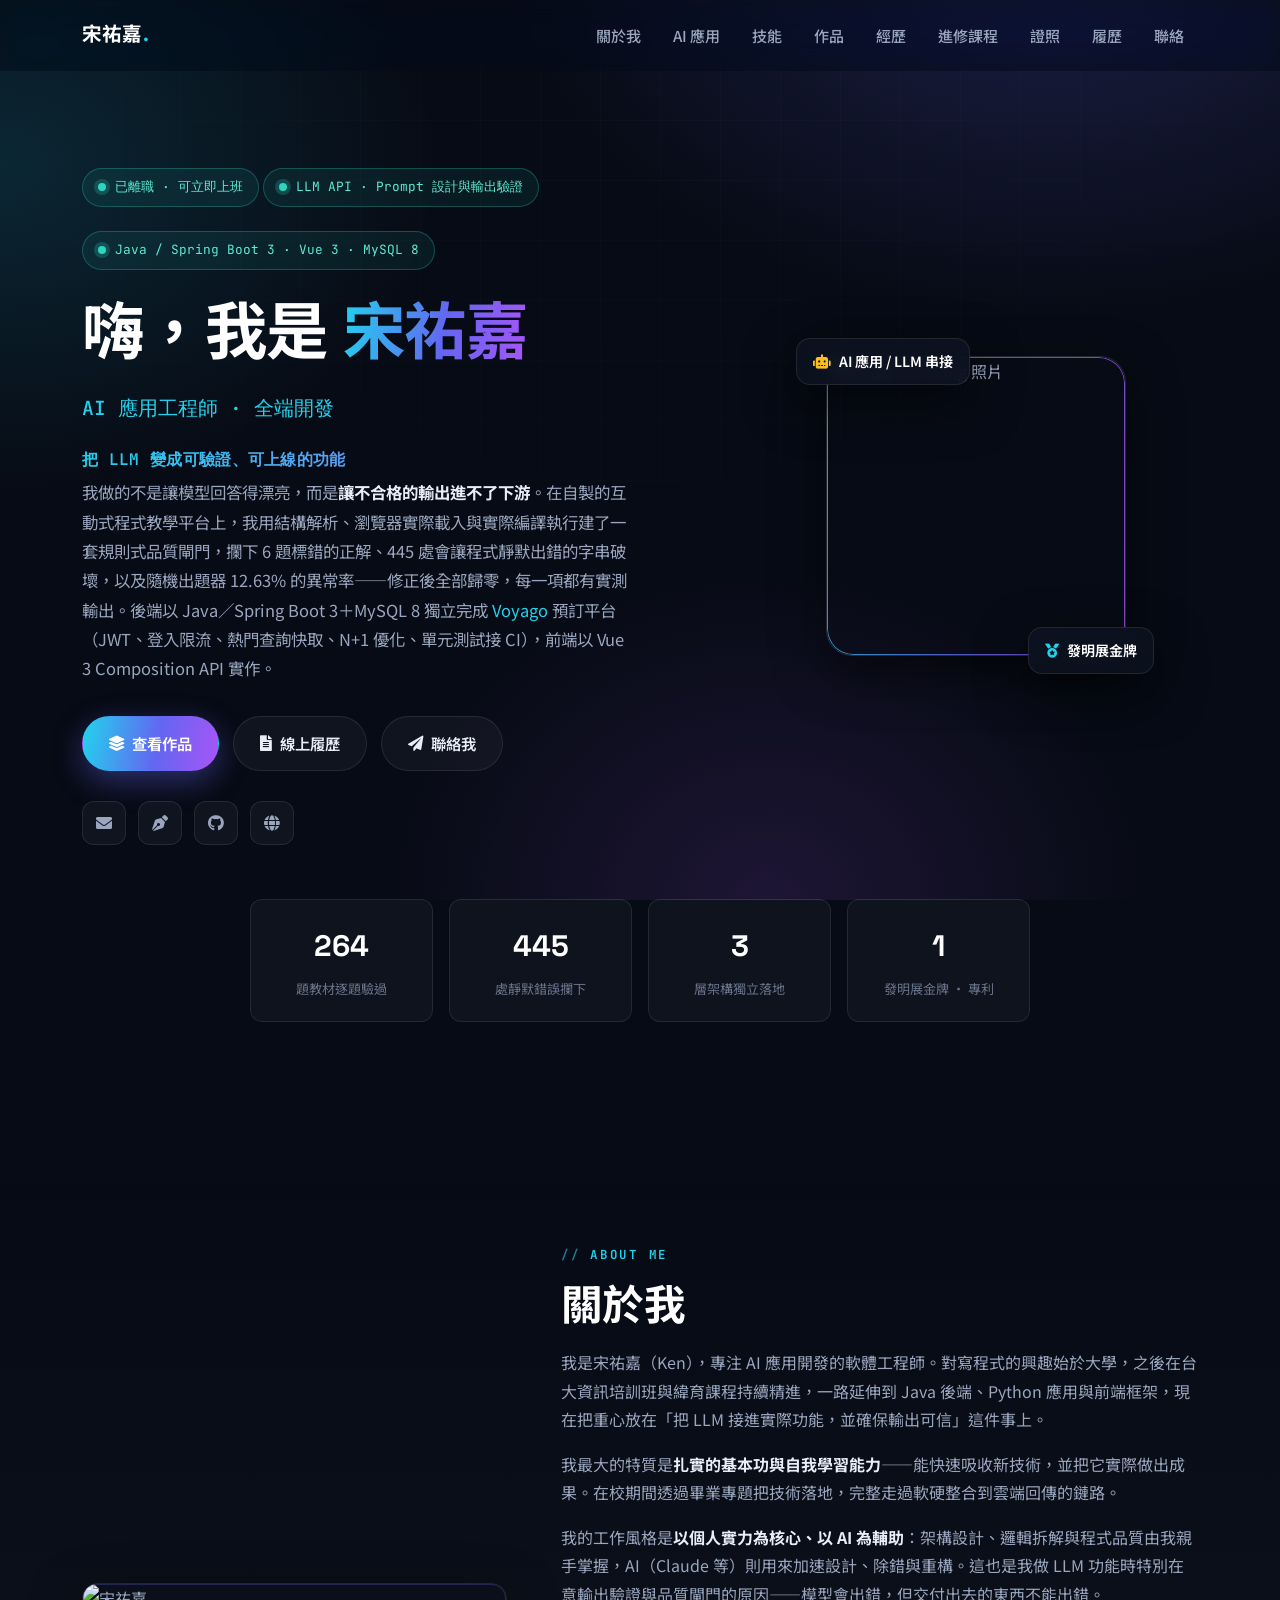
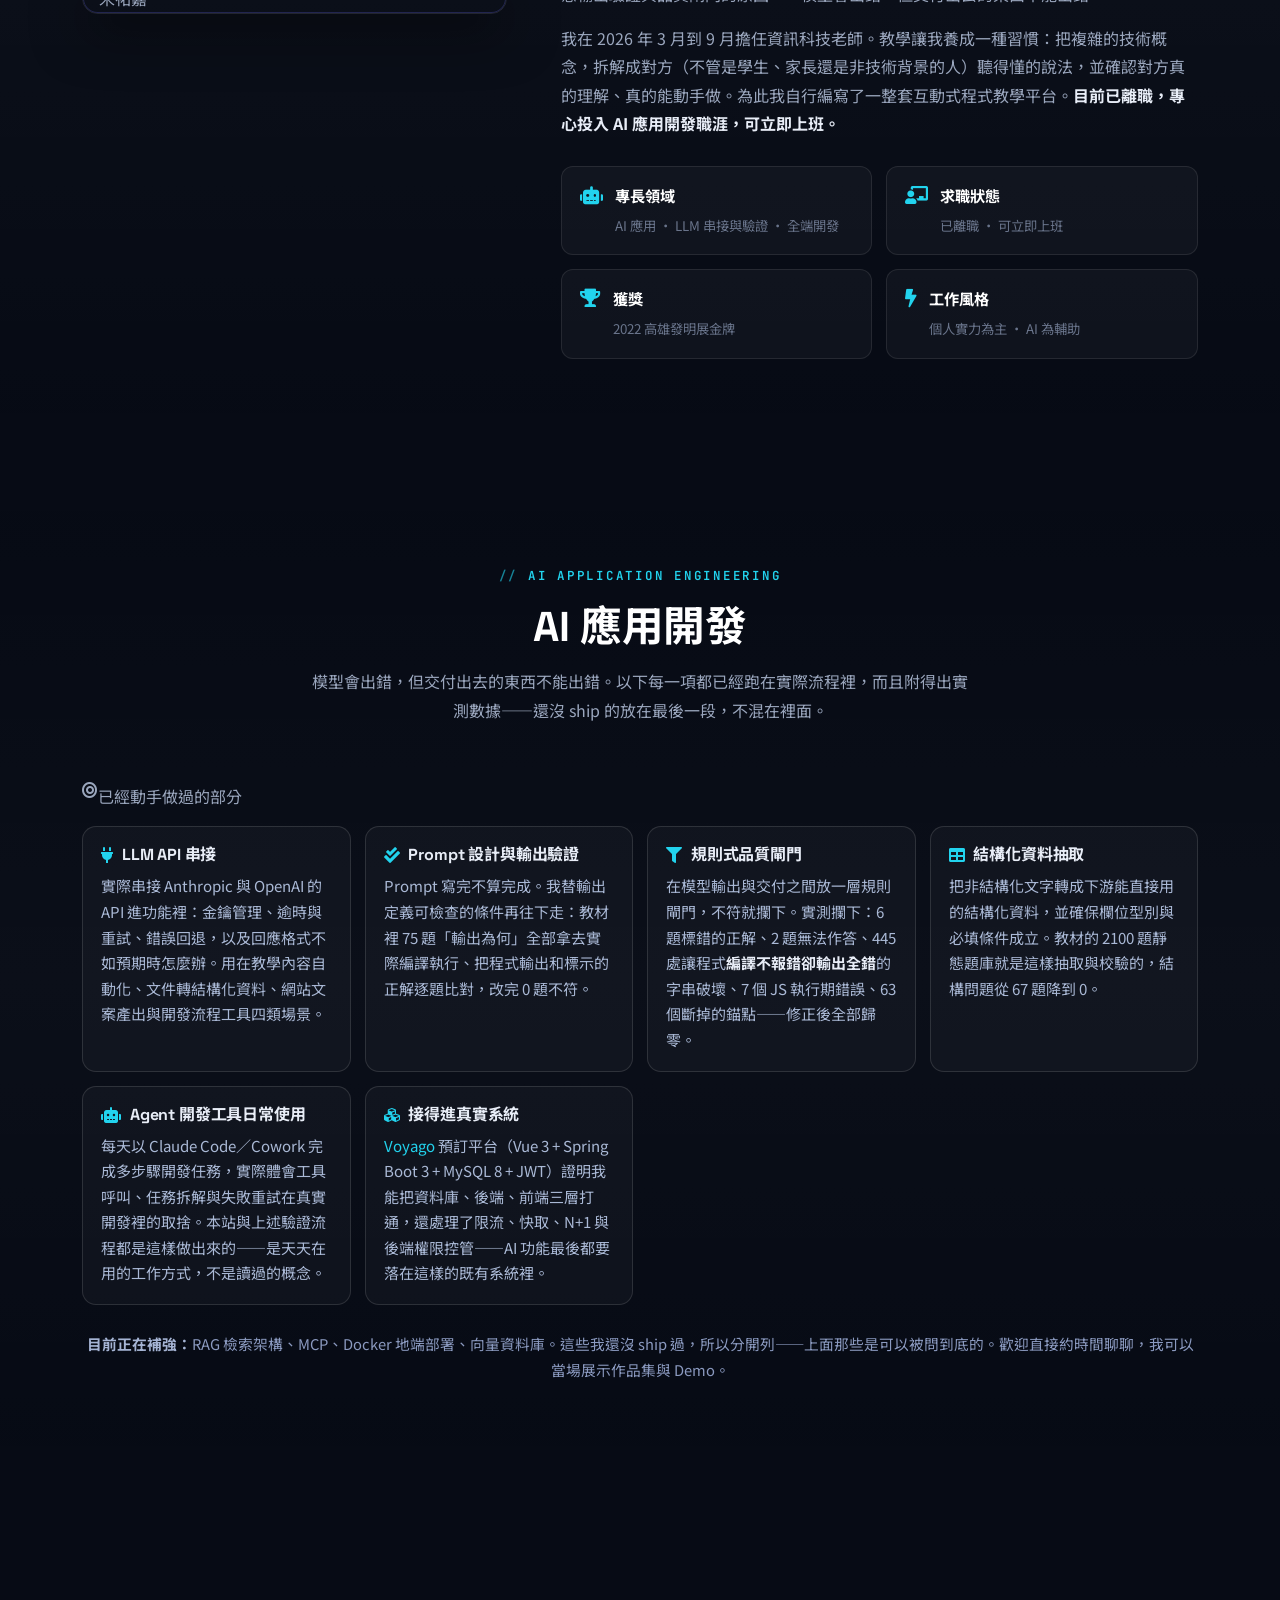
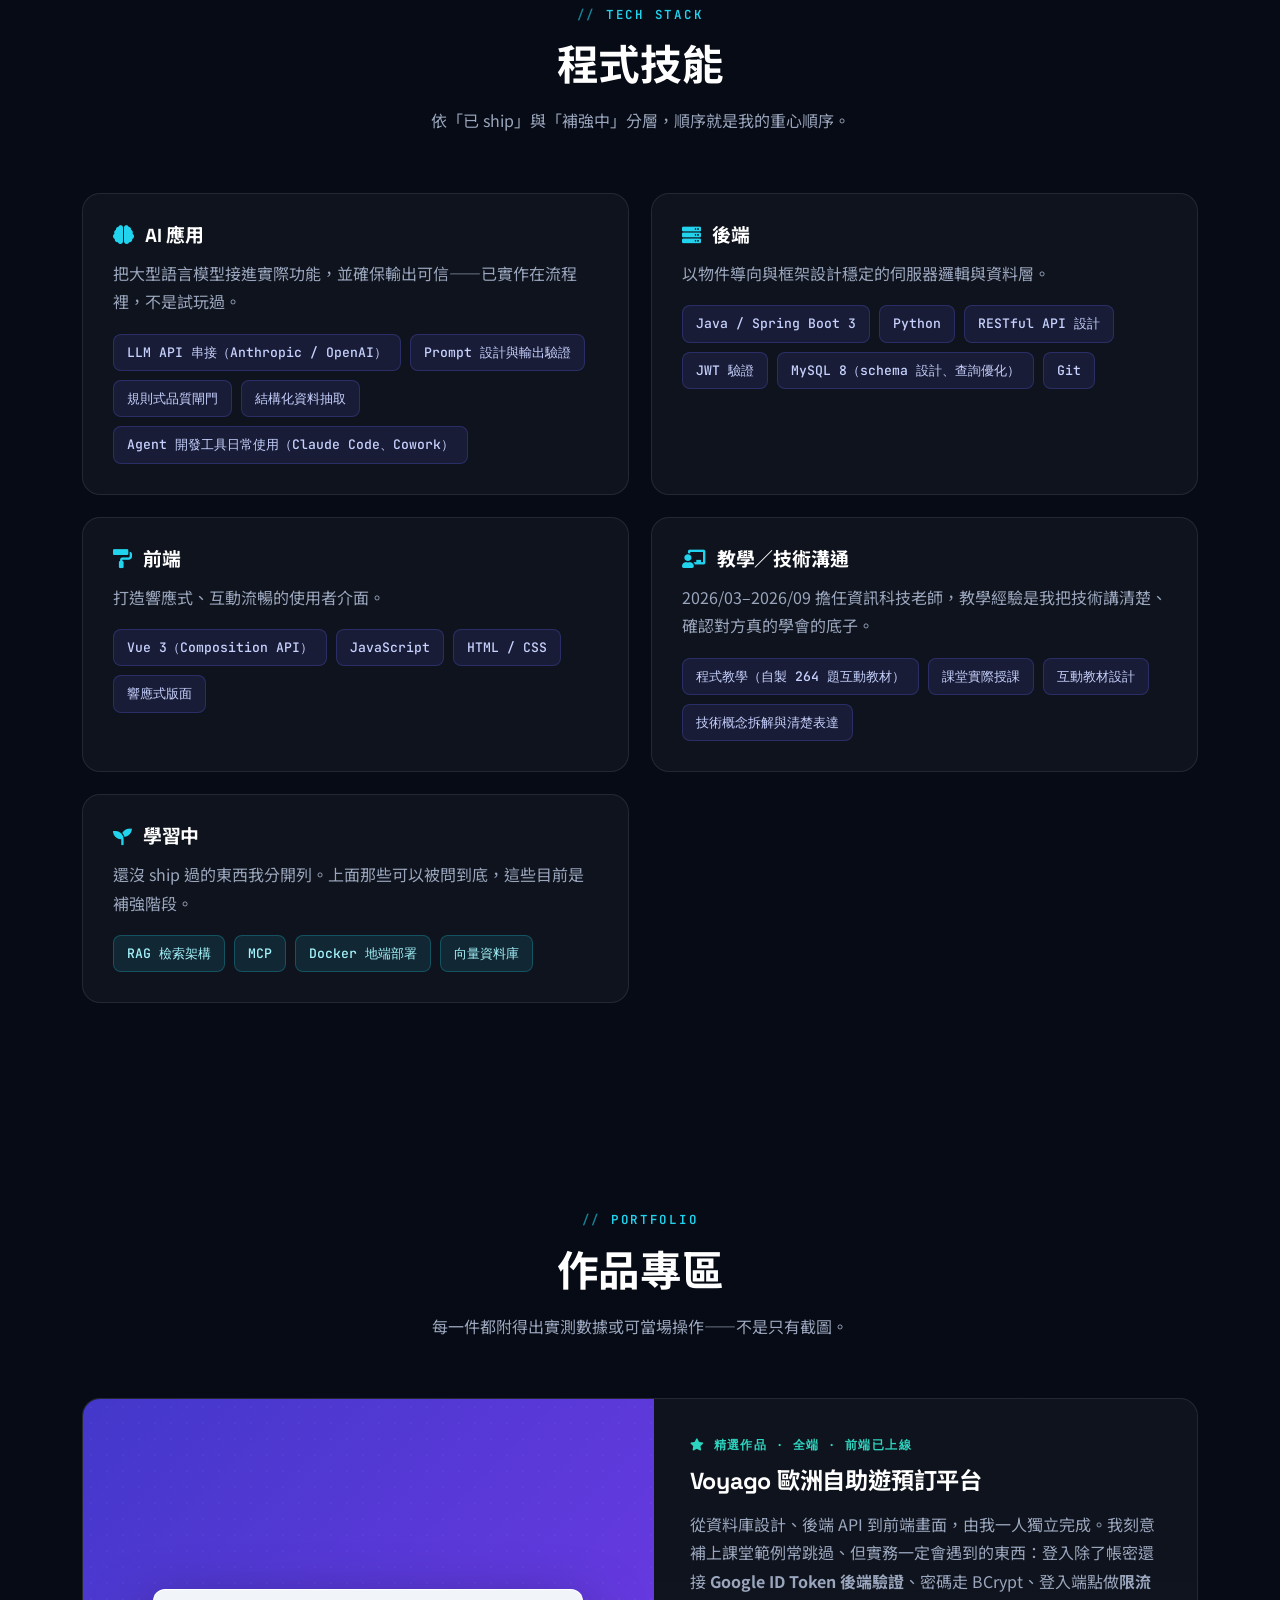
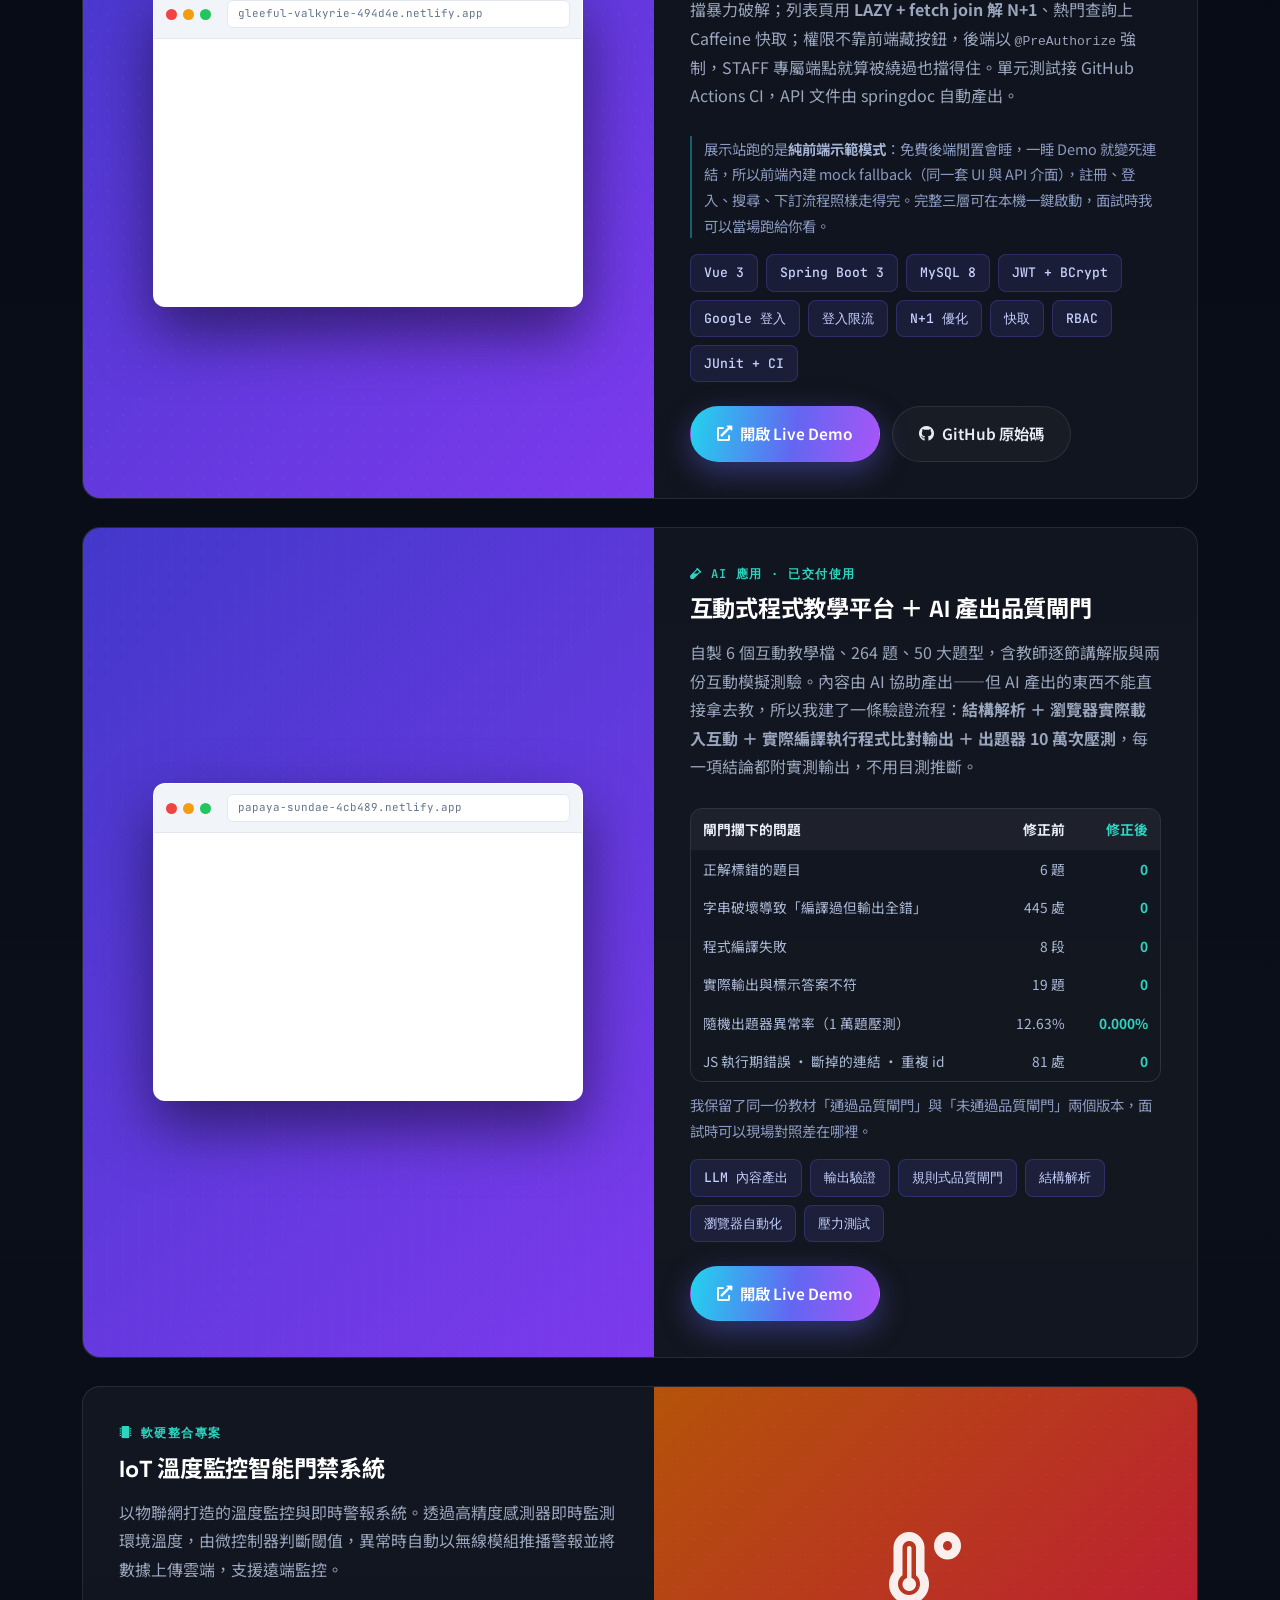
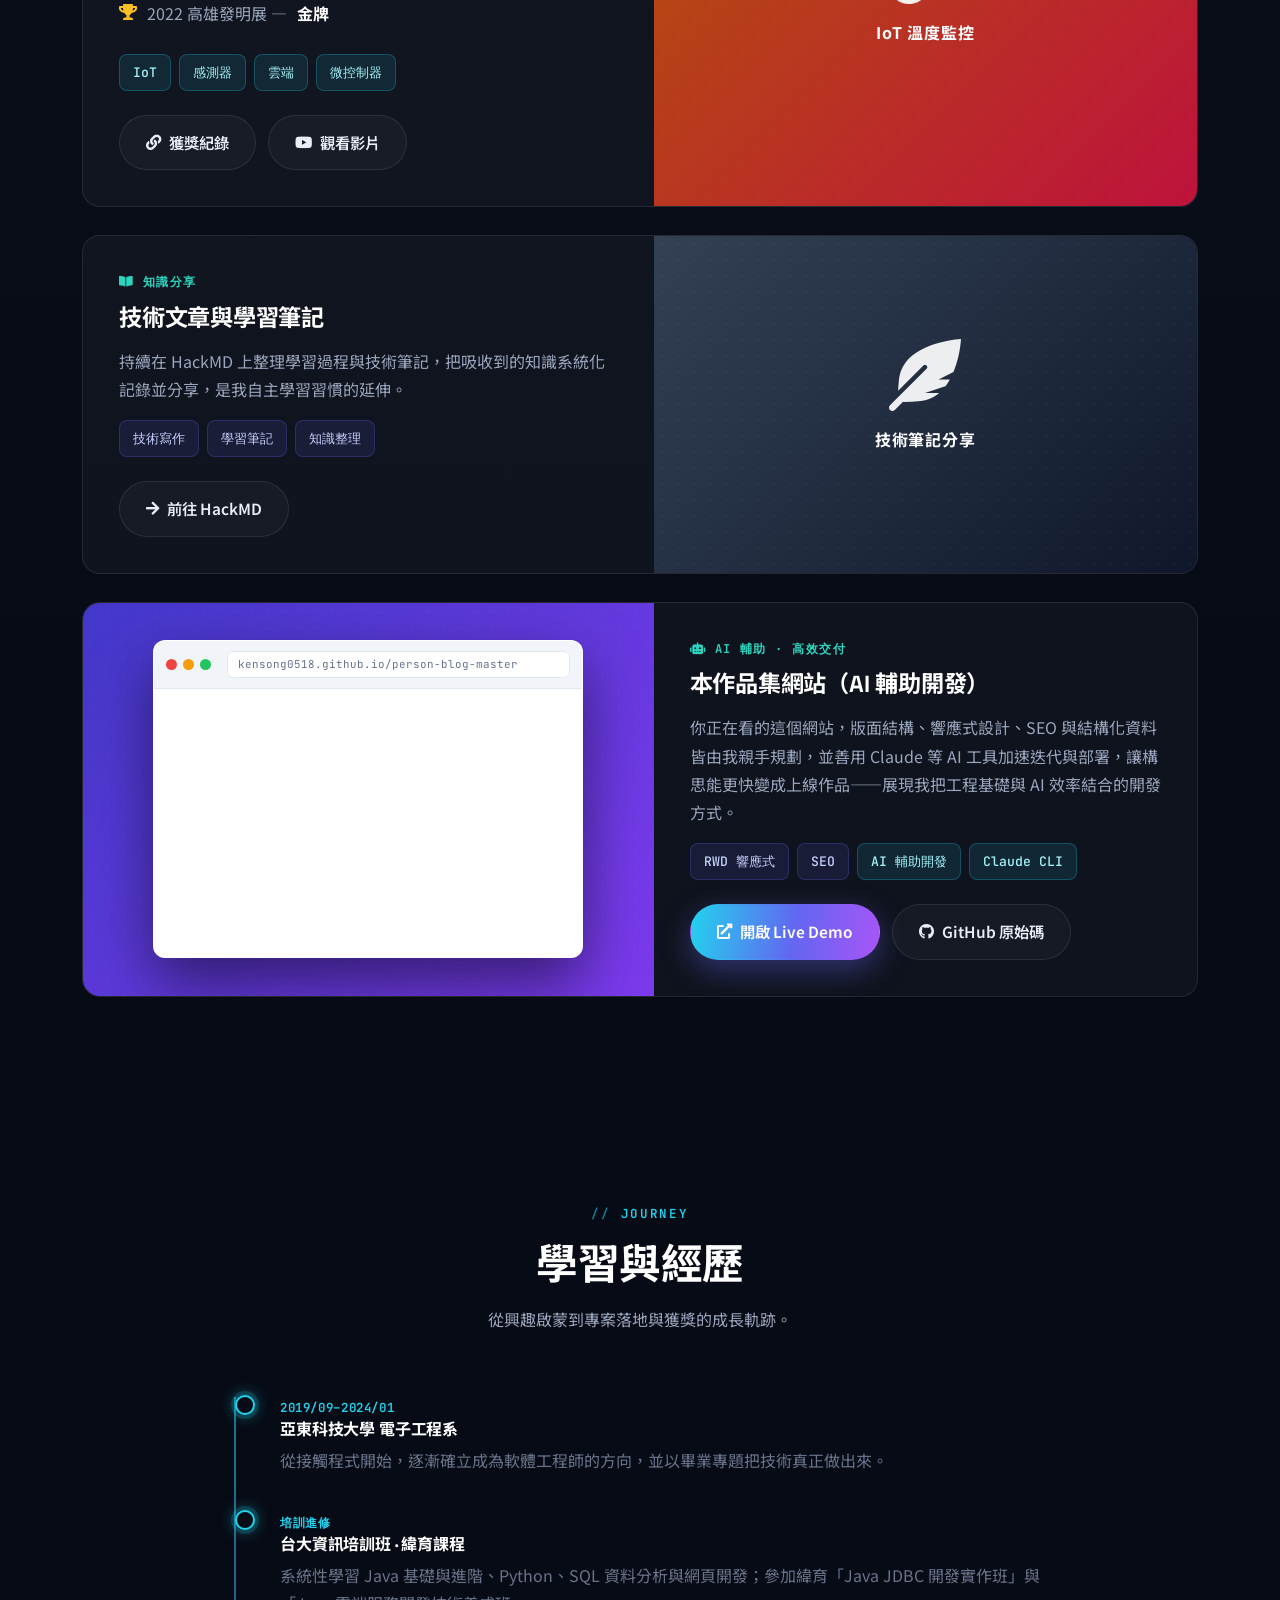
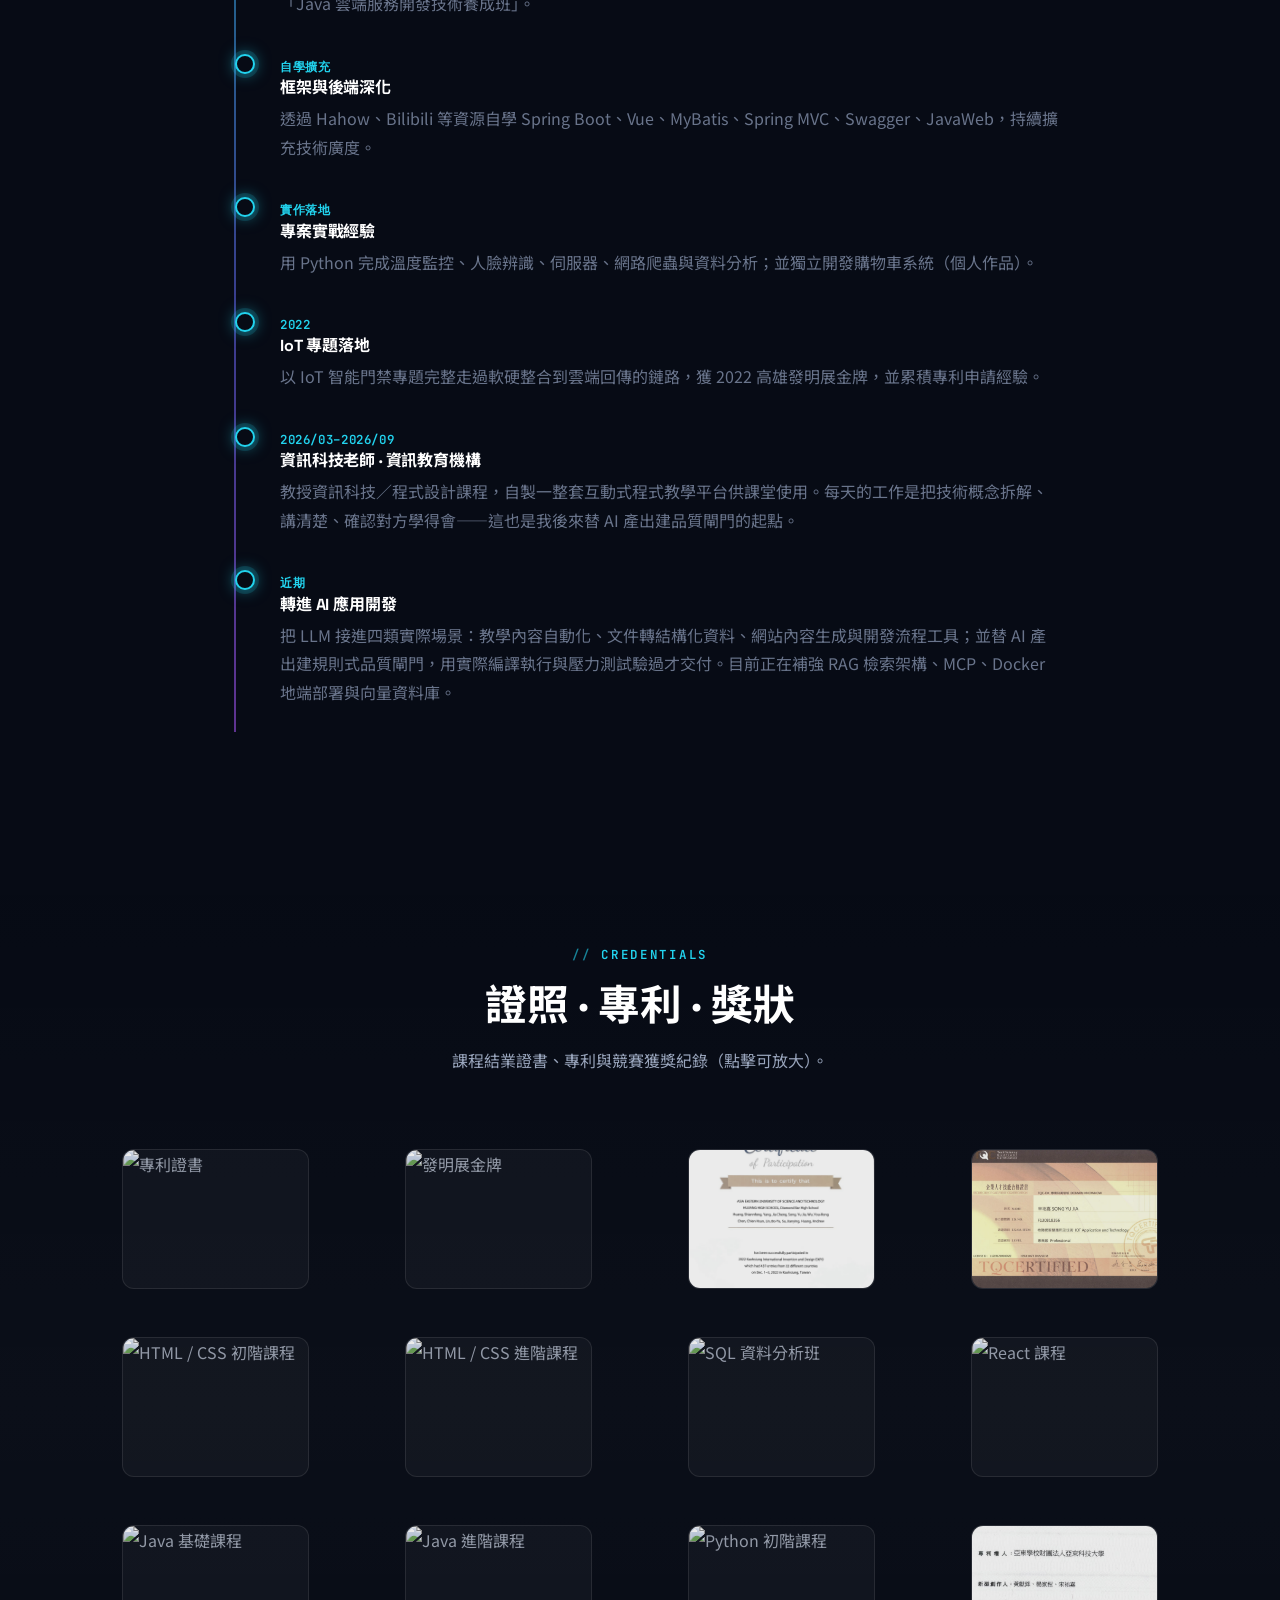
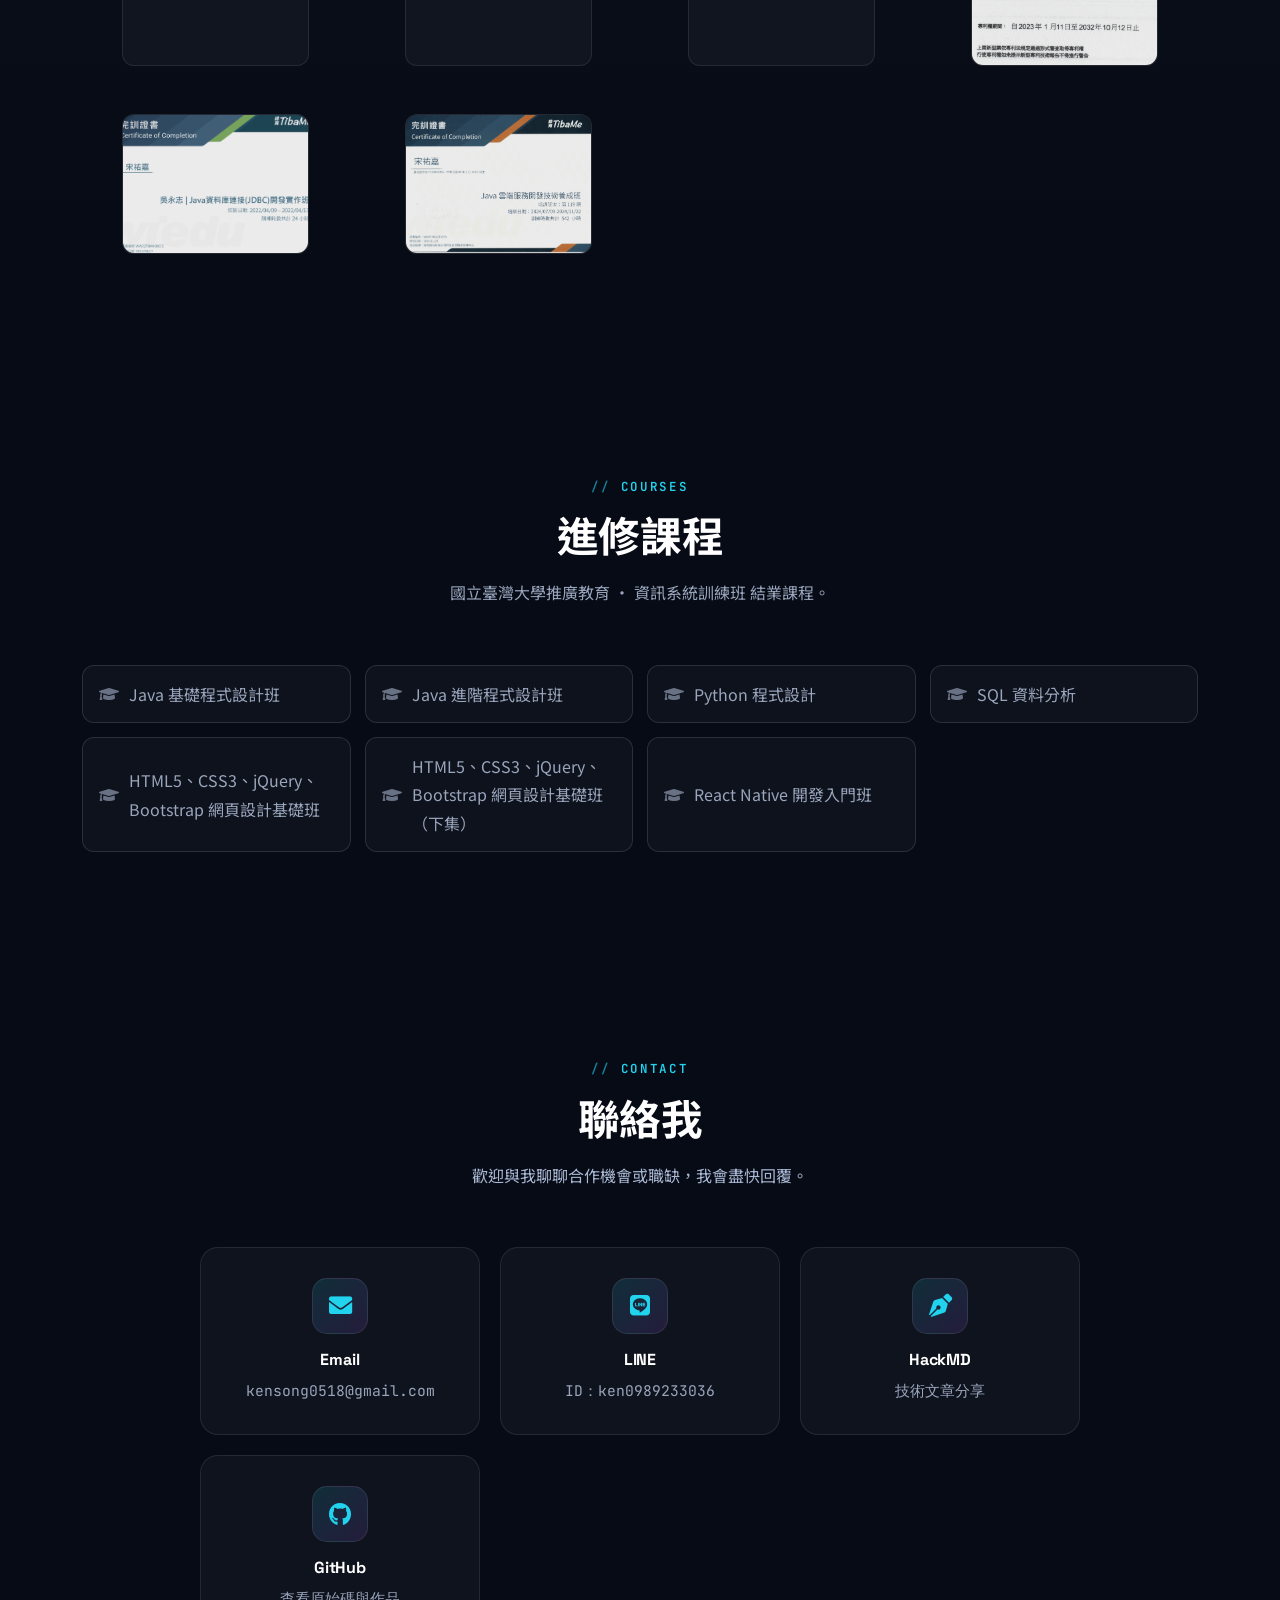
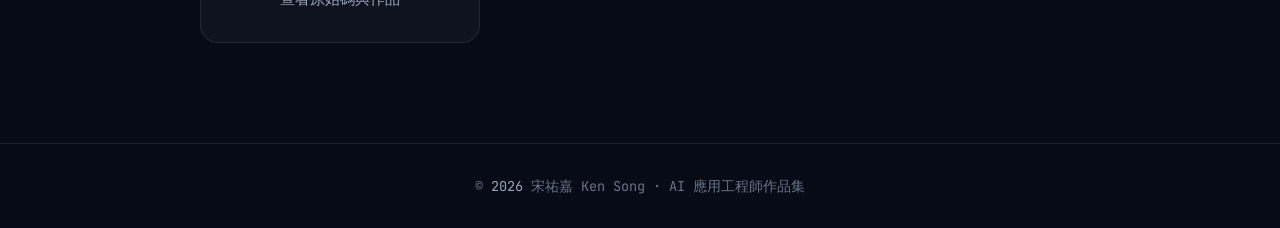
==== commit d9a47a3c: "Add files via upload" ====
--- a/index.html
+++ b/index.html
@@ -8,7 +8,7 @@
 
     <title>宋祐嘉 Ken Song｜AI 應用工程師 · 全端開發作品集</title>
     <meta name="description" content="宋祐嘉（Ken Song）AI 應用工程師。替 AI 產出建規則式品質閘門：實際編譯執行、結構解析與壓力測試，把自製教材裡 6 題錯答、445 處靜默錯誤與出題器 12.63% 異常率壓到 0。後端 Java／Spring Boot 3、MySQL 8 獨立完成 Voyago 預訂平台（JWT、限流、快取、N+1 優化、單元測試接 CI），前端 Vue 3。目前補強 RAG 檢索架構、MCP、Docker 地端部署與向量資料庫。">
-    <meta name="keywords" content="宋祐嘉, Ken Song, AI 應用工程師, AI Application Engineer, LLM 應用工程師, LLM API, Anthropic, OpenAI, Prompt 設計, 輸出驗證, 品質閘門, 結構化資料抽取, Claude Code, Cowork, AI Agent, RAG, MCP, 向量資料庫, Docker, 全端工程師, 後端工程師, Java, Spring Boot, Vue 3, Python, MySQL, RESTful API, JWT, 作品集, portfolio, 程式教學, 程式設計教學, 資訊科技老師, 電腦補習班老師, 程式家教, 技術教學, 互動式教材設計">
+    <meta name="keywords" content="宋祐嘉, Ken Song, AI 應用工程師, AI Application Engineer, LLM 應用工程師, LLM API, Anthropic, OpenAI, Prompt 設計, 輸出驗證, 品質閘門, 結構化資料抽取, Claude Code, Cowork, AI Agent, RAG, MCP, 向量資料庫, Docker, 全端工程師, 後端工程師, Java, Spring Boot, Vue 3, Python, MySQL, RESTful API, JWT, 作品集, portfolio, 程式教學, 程式設計教學, 資訊科技老師, 電腦補習班老師, 技術教學, 互動式教材設計">
     <meta name="author" content="宋祐嘉 Ken Song">
 
     <!-- Open Graph -->
@@ -127,7 +127,7 @@
                     <p>我是宋祐嘉（Ken），專注 AI 應用開發的軟體工程師。對寫程式的興趣始於大學，之後在台大資訊培訓班與緯育課程持續精進，一路延伸到 Java 後端、Python 應用與前端框架，現在把重心放在「把 LLM 接進實際功能，並確保輸出可信」這件事上。</p>
                     <p>我最大的特質是<strong>扎實的基本功與自我學習能力</strong>——能快速吸收新技術，並把它實際做出成果。在校期間透過畢業專題把技術落地，完整走過軟硬整合到雲端回傳的鏈路。</p>
                     <p>我的工作風格是<strong>以個人實力為核心、以 AI 為輔助</strong>：架構設計、邏輯拆解與程式品質由我親手掌握，AI（Claude 等）則用來加速設計、除錯與重構。這也是我做 LLM 功能時特別在意輸出驗證與品質閘門的原因——模型會出錯，但交付出去的東西不能出錯。</p>
-                    <p>我在 2026 年 3 月到 9 月擔任資訊科技老師，同時接前後端與資料庫相關的家教。教學讓我養成一種習慣：把複雜的技術概念，拆解成對方（不管是學生、家長還是非技術背景的人）聽得懂的說法，並確認對方真的理解、真的能動手做。為此我自行編寫了一整套互動式程式教學平台。<strong>目前已離職，專心投入 AI 應用開發職涯，可立即上班。</strong></p>
+                    <p>我在 2026 年 3 月到 9 月擔任資訊科技老師。教學讓我養成一種習慣：把複雜的技術概念，拆解成對方（不管是學生、家長還是非技術背景的人）聽得懂的說法，並確認對方真的理解、真的能動手做。為此我自行編寫了一整套互動式程式教學平台。<strong>目前已離職，專心投入 AI 應用開發職涯，可立即上班。</strong></p>
                     <div class="facts">
                         <div class="fact"><i class="fas fa-robot"></i><div><b>專長領域</b><small>AI 應用 · LLM 串接與驗證 · 全端開發</small></div></div>
                         <div class="fact"><i class="fas fa-chalkboard-teacher"></i><div><b>求職狀態</b><small>已離職 · 可立即上班</small></div></div>
@@ -225,9 +225,9 @@
                 </div>
                 <div class="skill-card reveal">
                     <h3><i class="fas fa-chalkboard-teacher"></i> 教學／技術溝通</h3>
-                    <p>2026/03–2026/09 擔任資訊科技老師並兼家教，教學經驗是我把技術講清楚、確認對方真的學會的底子。</p>
+                    <p>2026/03–2026/09 擔任資訊科技老師，教學經驗是我把技術講清楚、確認對方真的學會的底子。</p>
                     <div class="tag-row">
-                        <span class="tag">程式教學（自製 264 題互動教材）</span><span class="tag">課堂實際授課</span><span class="tag">一對一家教（前後端／資料庫）</span><span class="tag">技術概念拆解與清楚表達</span>
+                        <span class="tag">程式教學（自製 264 題互動教材）</span><span class="tag">課堂實際授課</span><span class="tag">互動教材設計</span><span class="tag">技術概念拆解與清楚表達</span>
                     </div>
                 </div>
                 <div class="skill-card reveal">
@@ -438,7 +438,7 @@
                 <div class="t-item reveal">
                     <span class="when">2026/03–2026/09</span>
                     <h4>資訊科技老師 · 資訊教育機構</h4>
-                    <p>教授資訊科技，並兼任前後端與資料庫相關家教，自製一整套互動式程式教學平台供課堂使用。每天的工作是把技術概念拆解、講清楚、確認對方學得會——這也是我後來替 AI 產出建品質閘門的起點。</p>
+                    <p>教授資訊科技／程式設計課程，自製一整套互動式程式教學平台供課堂使用。每天的工作是把技術概念拆解、講清楚、確認對方學得會——這也是我後來替 AI 產出建品質閘門的起點。</p>
                 </div>
                 <div class="t-item reveal">
                     <span class="when">近期</span>
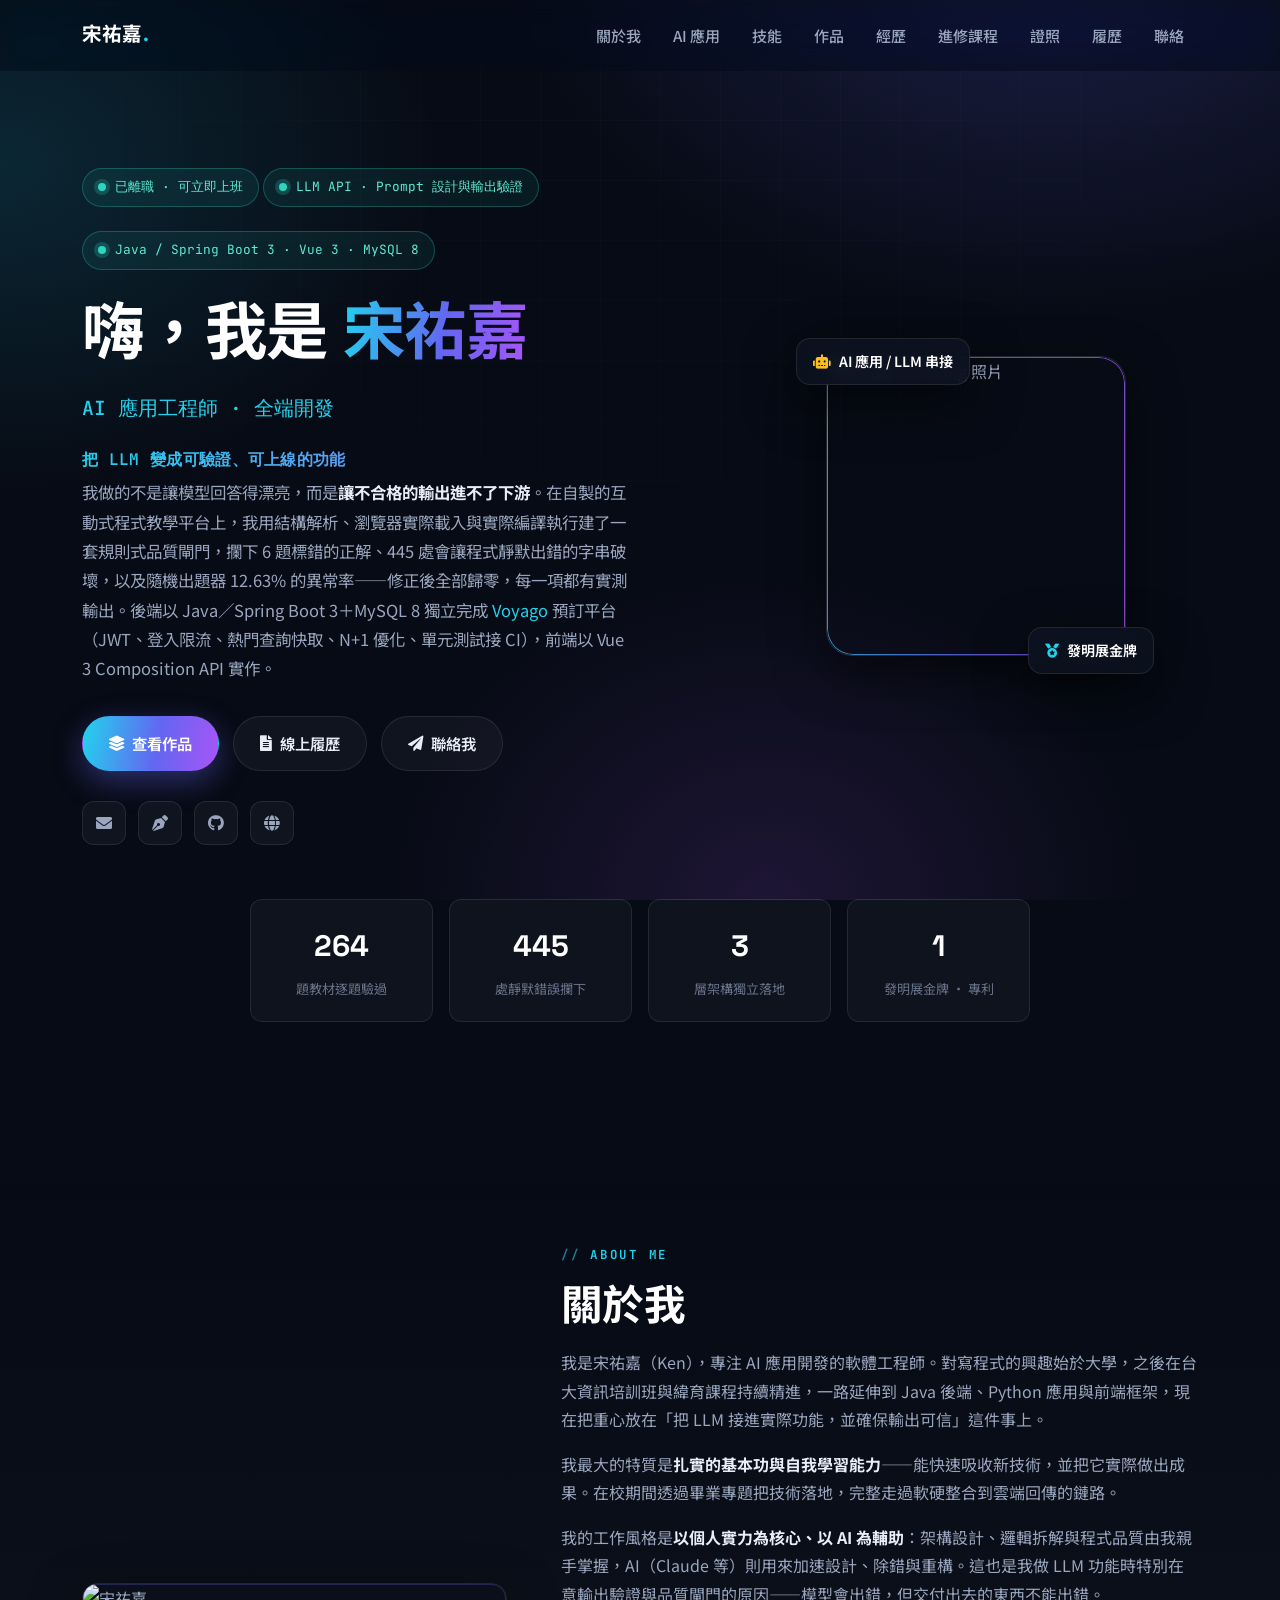
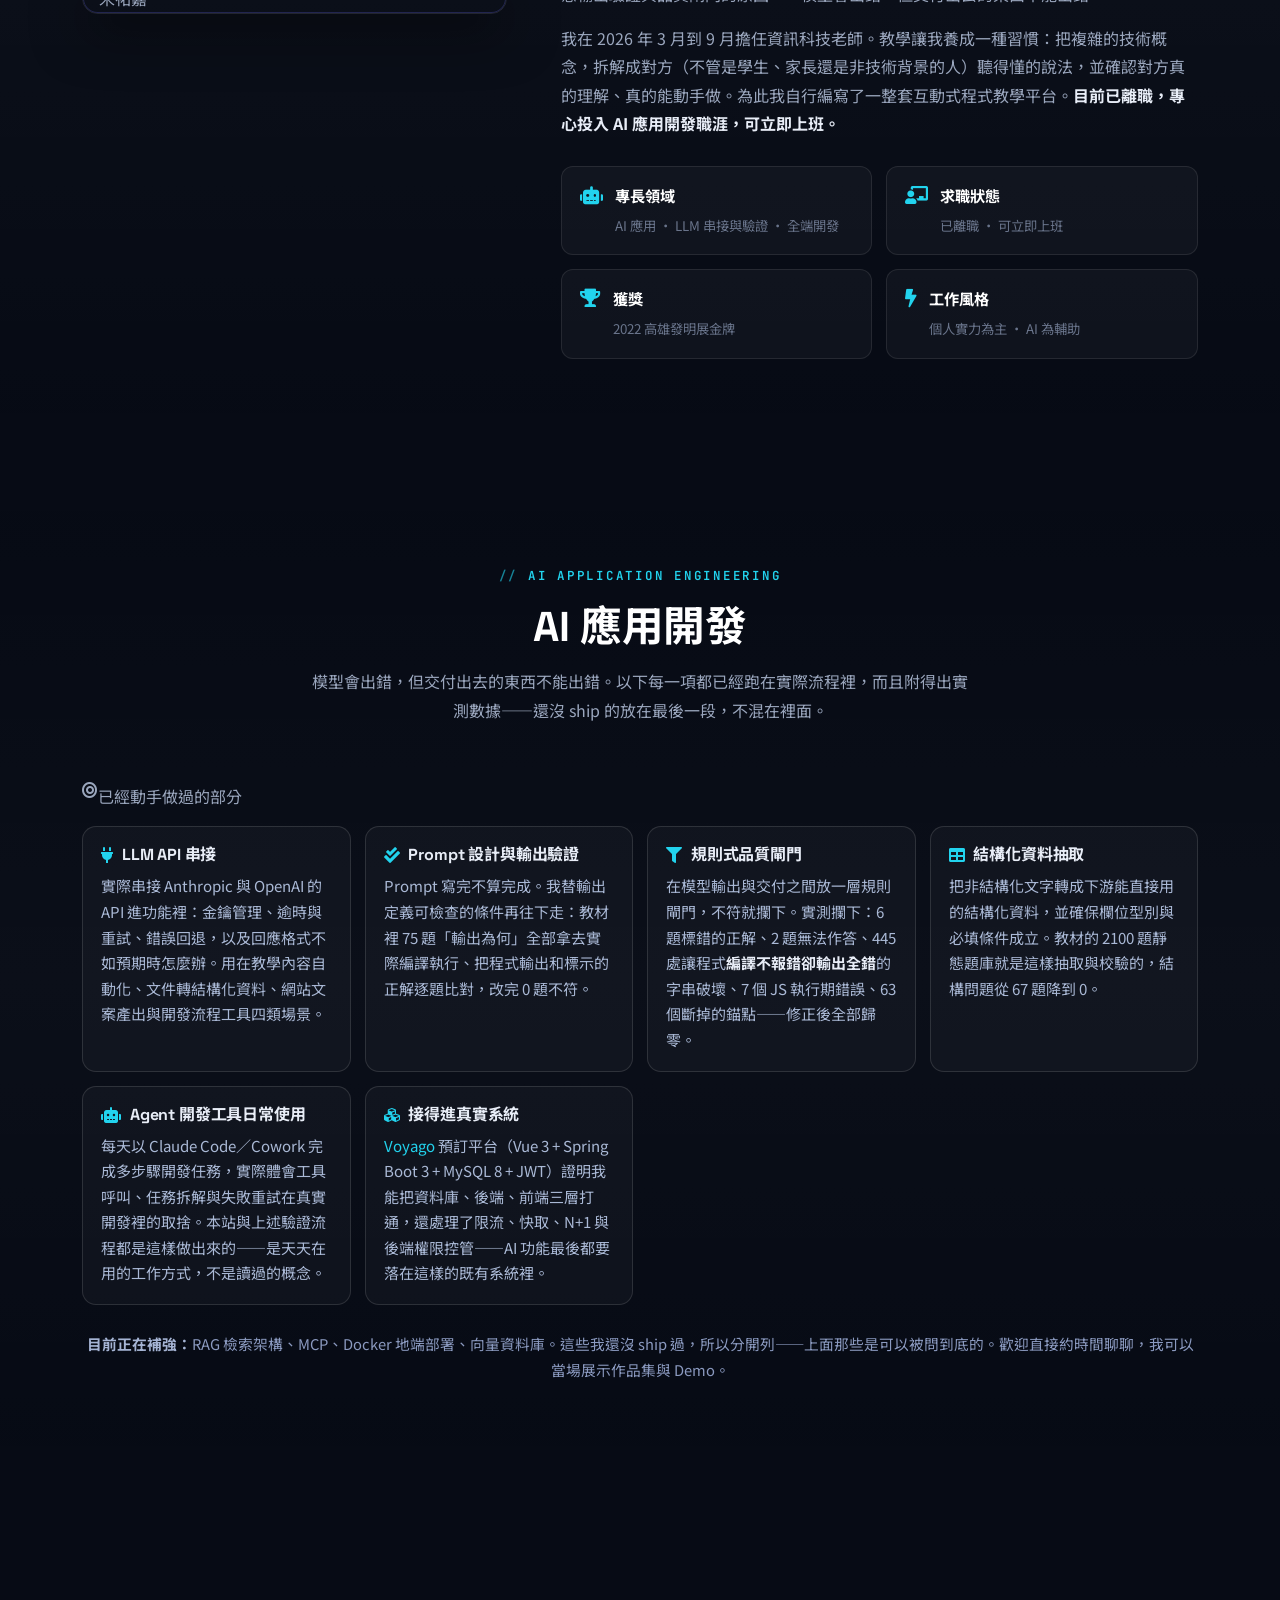
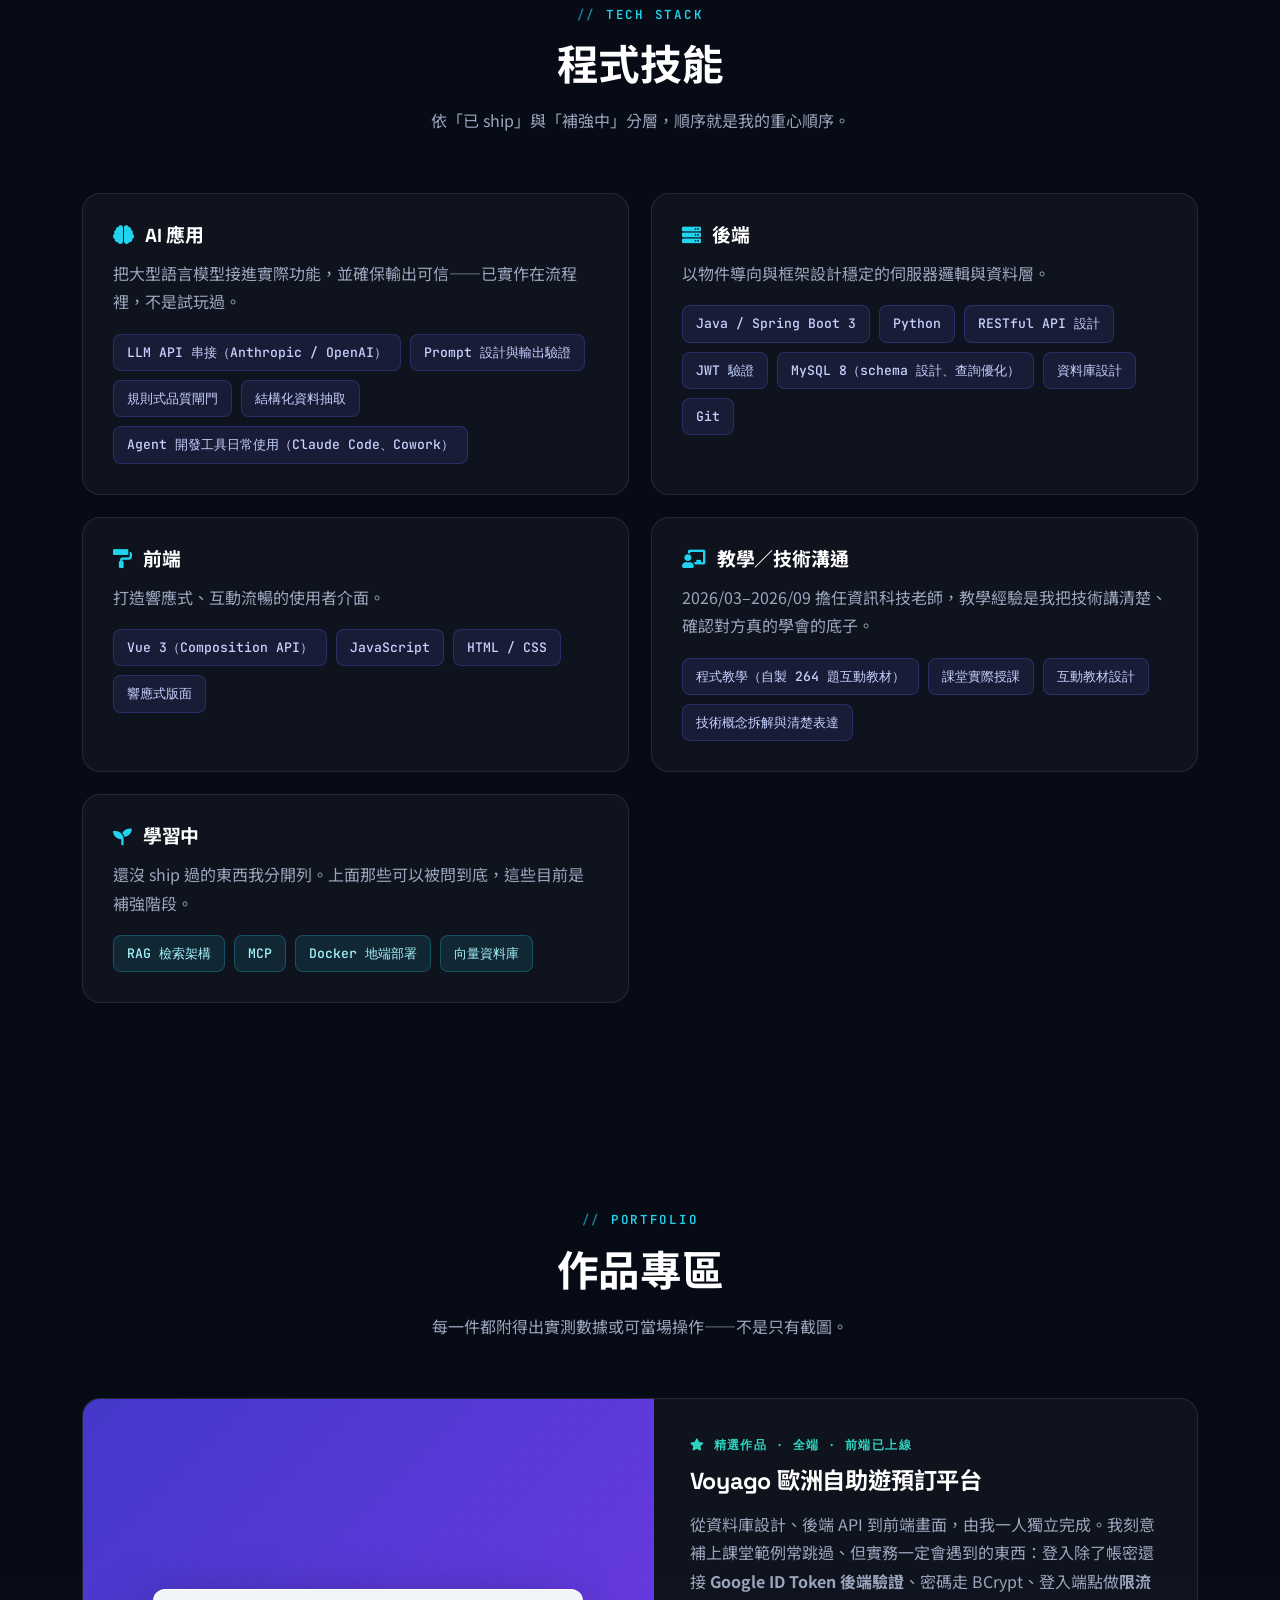
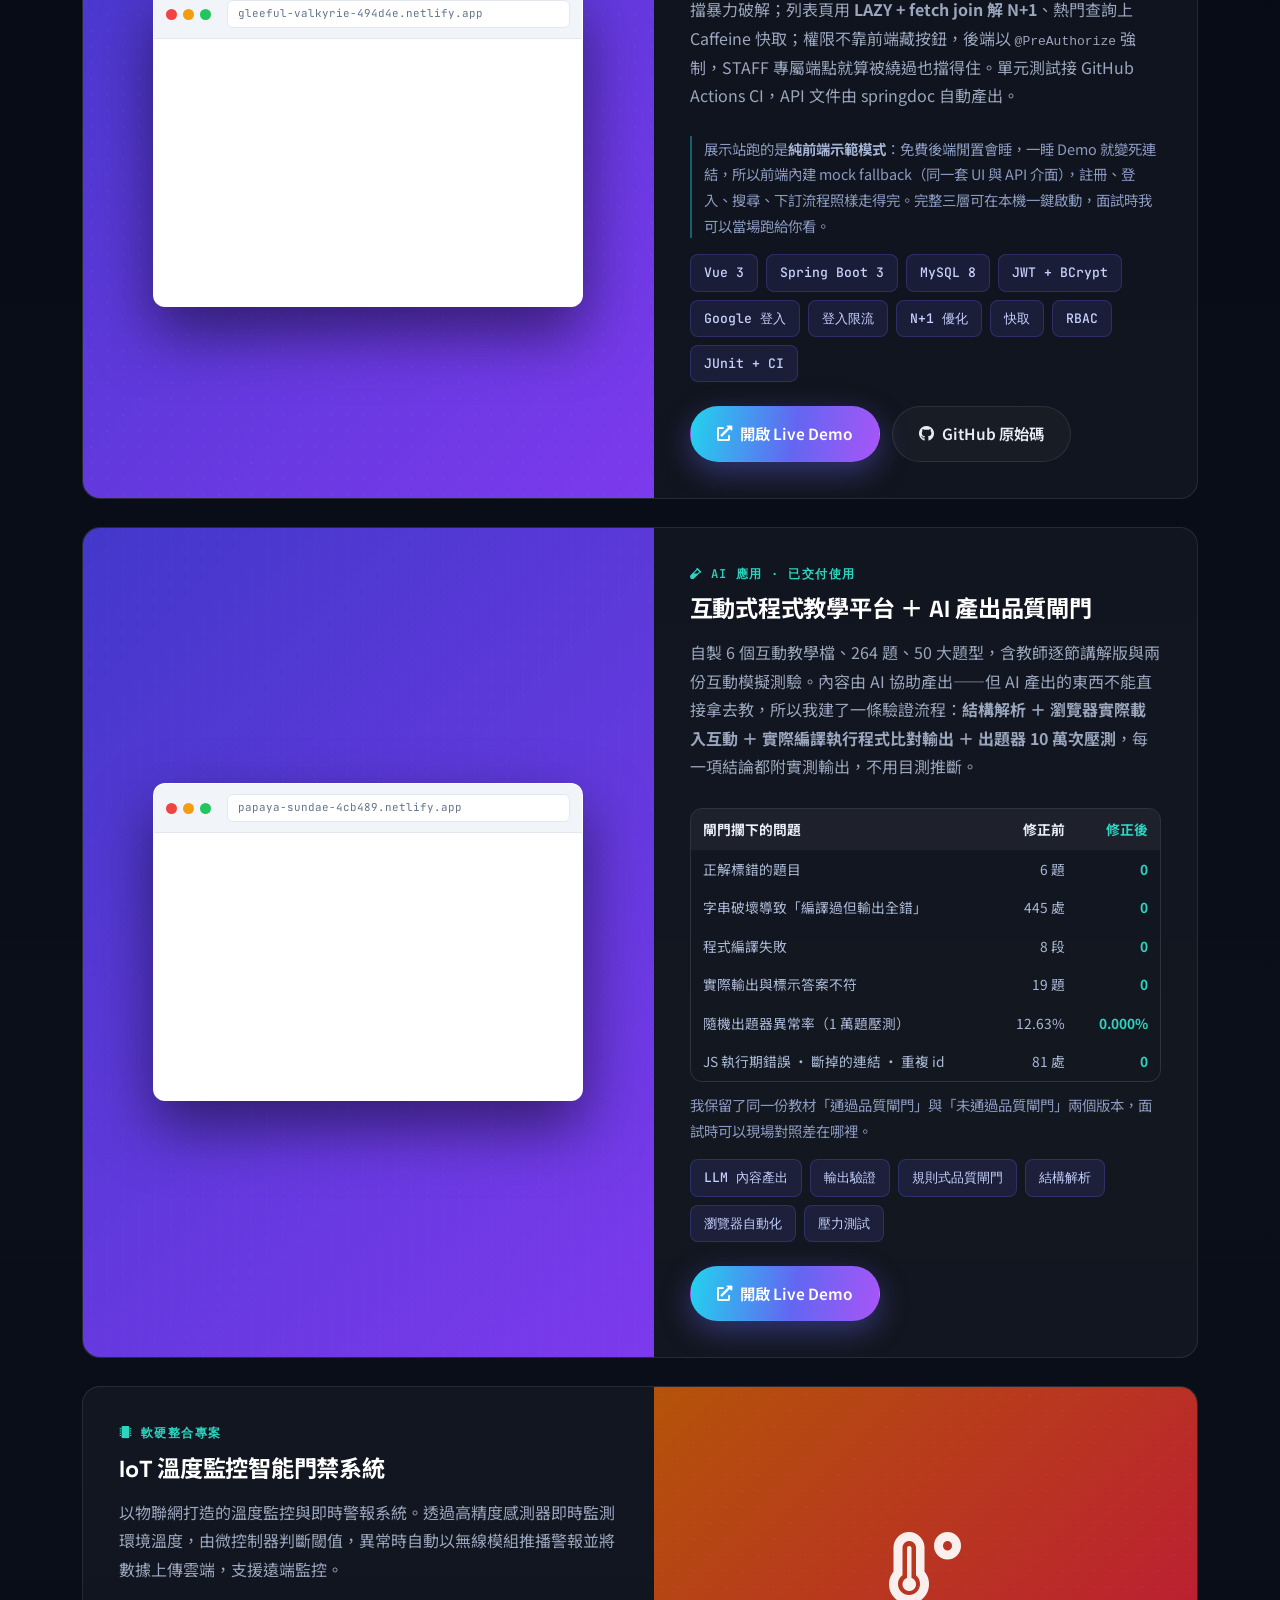
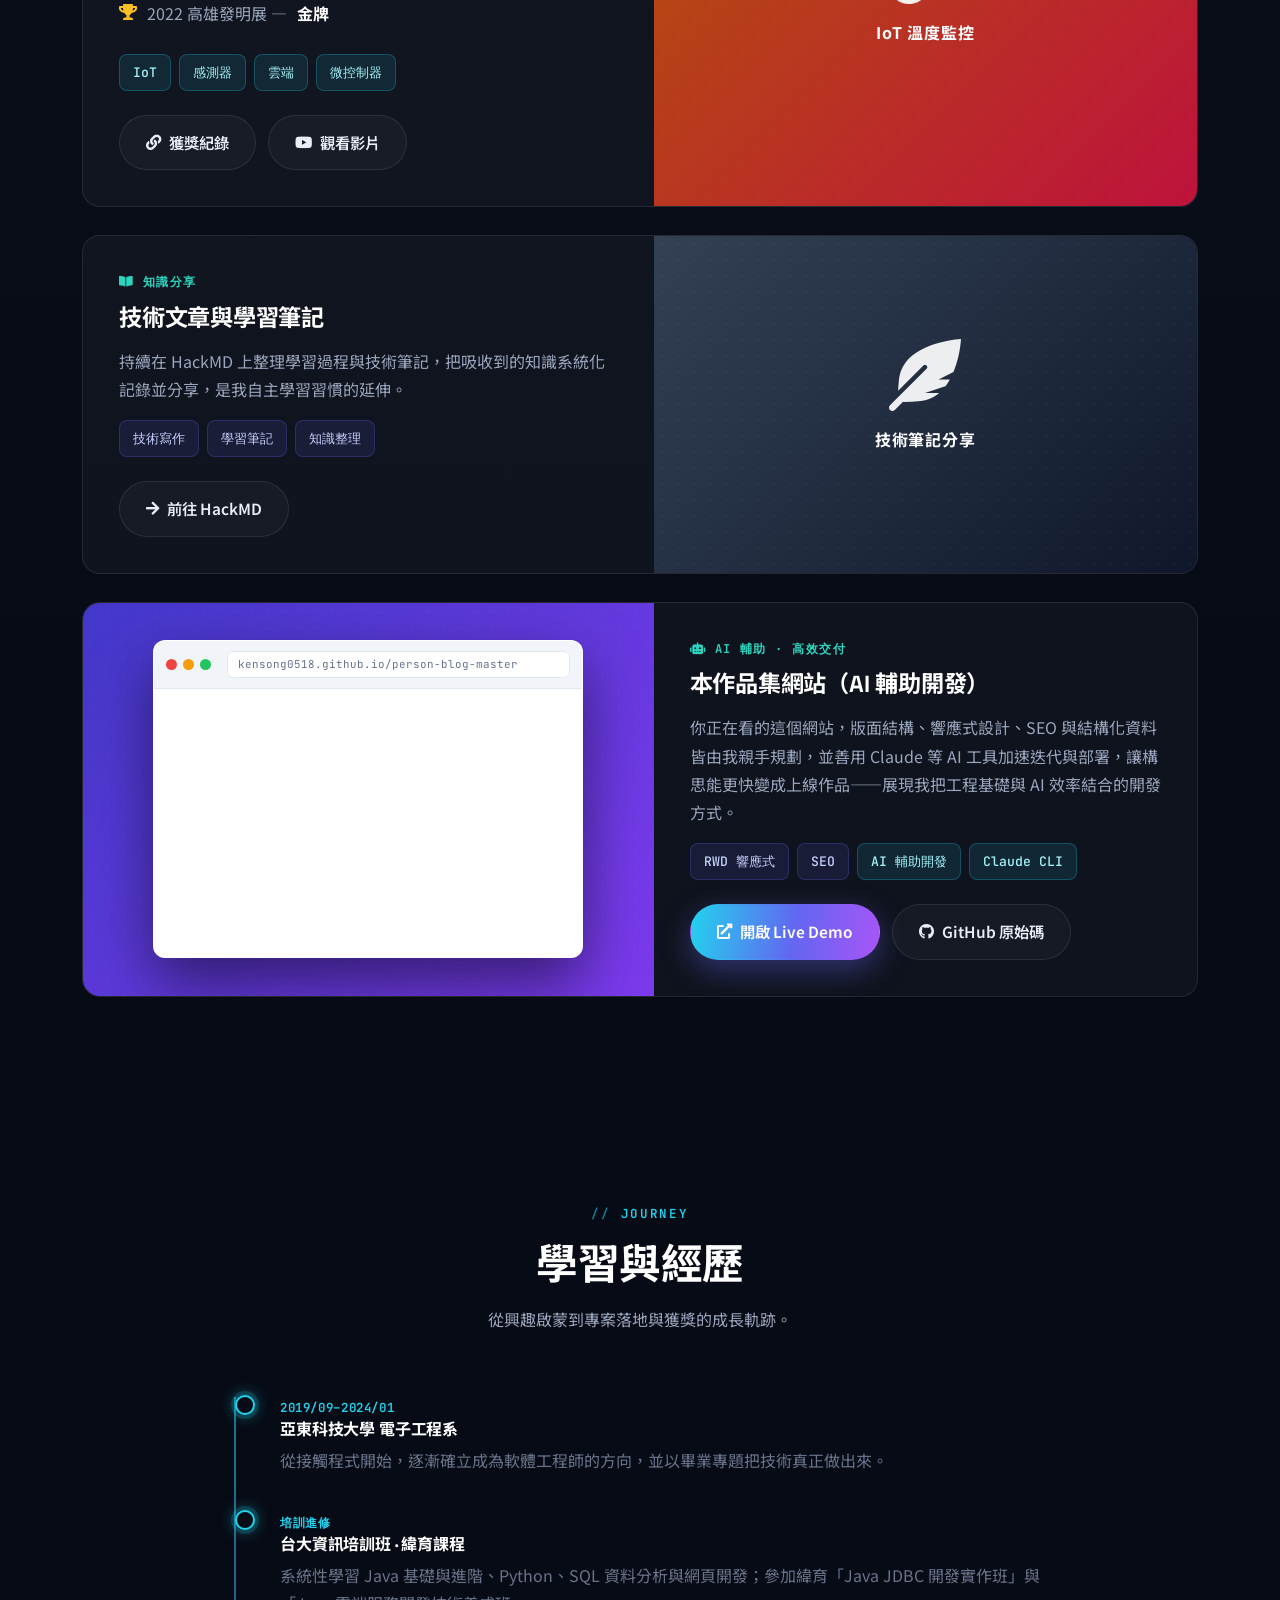
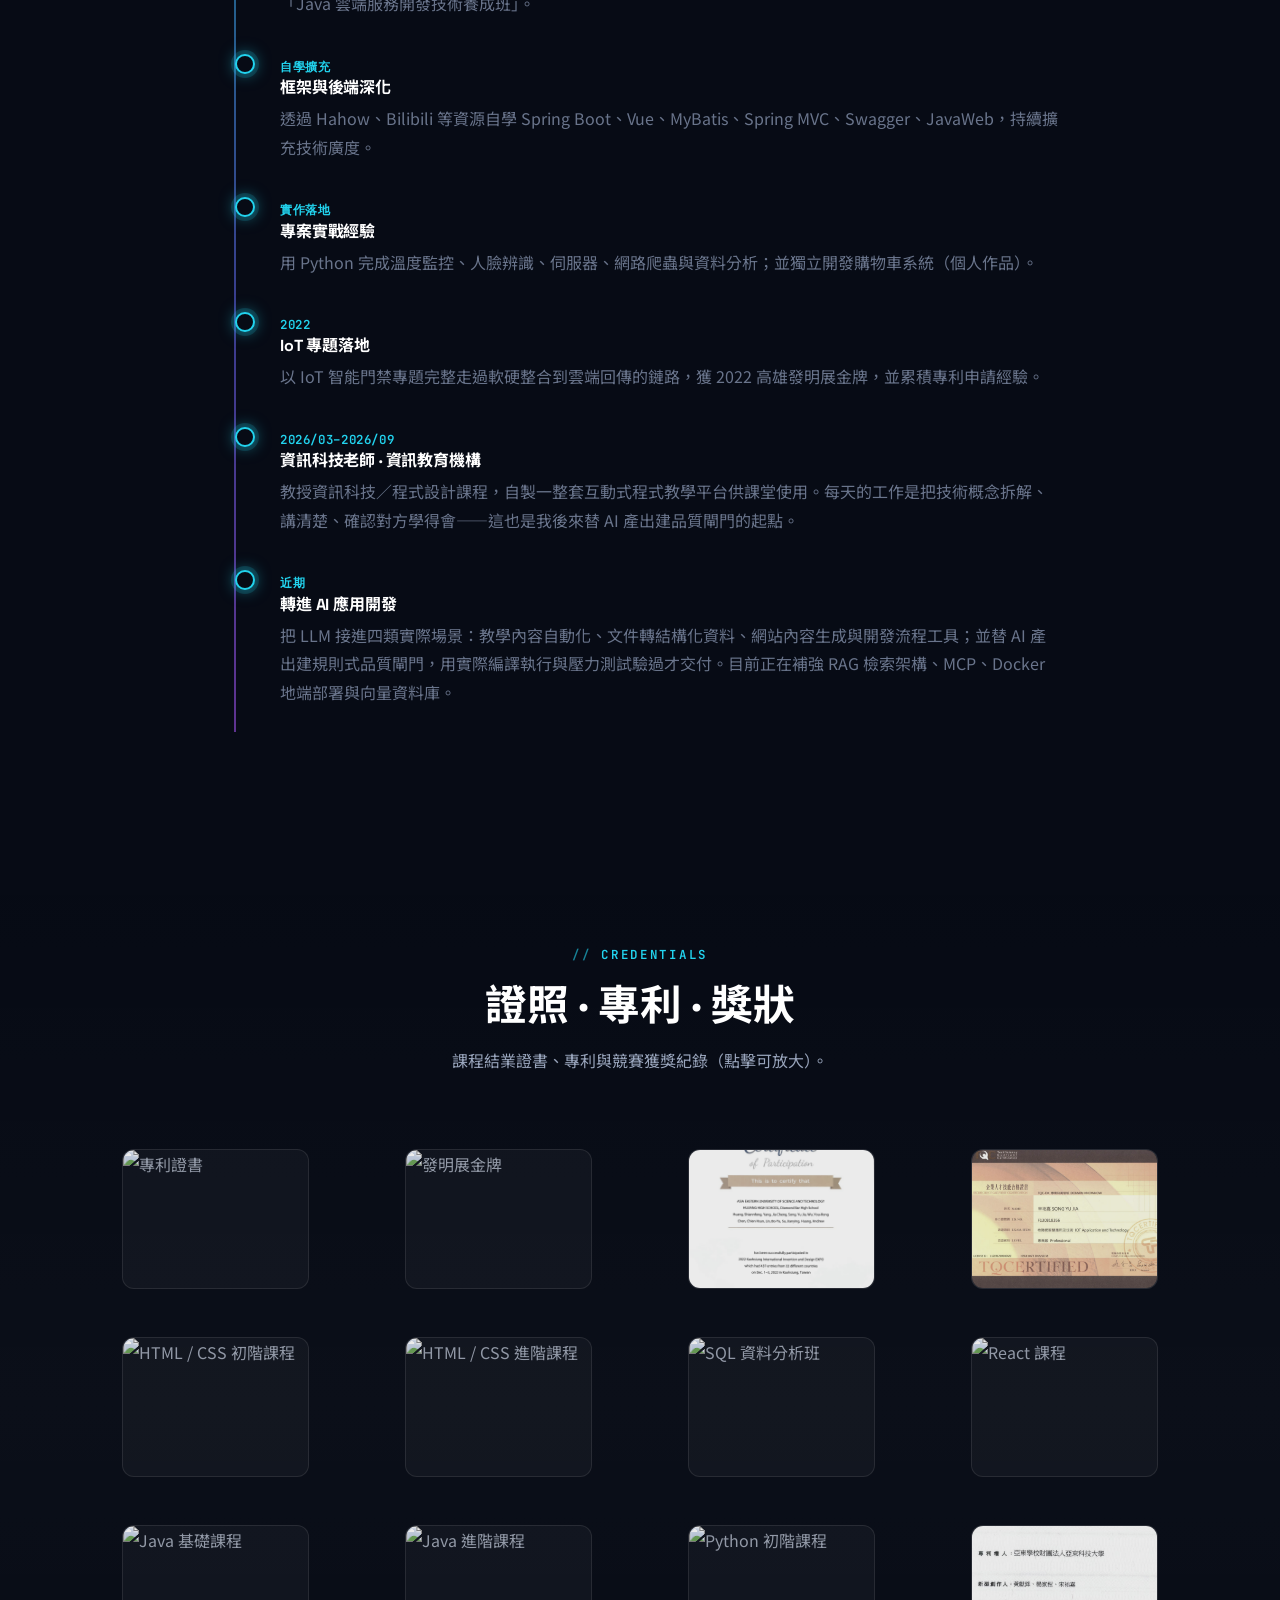
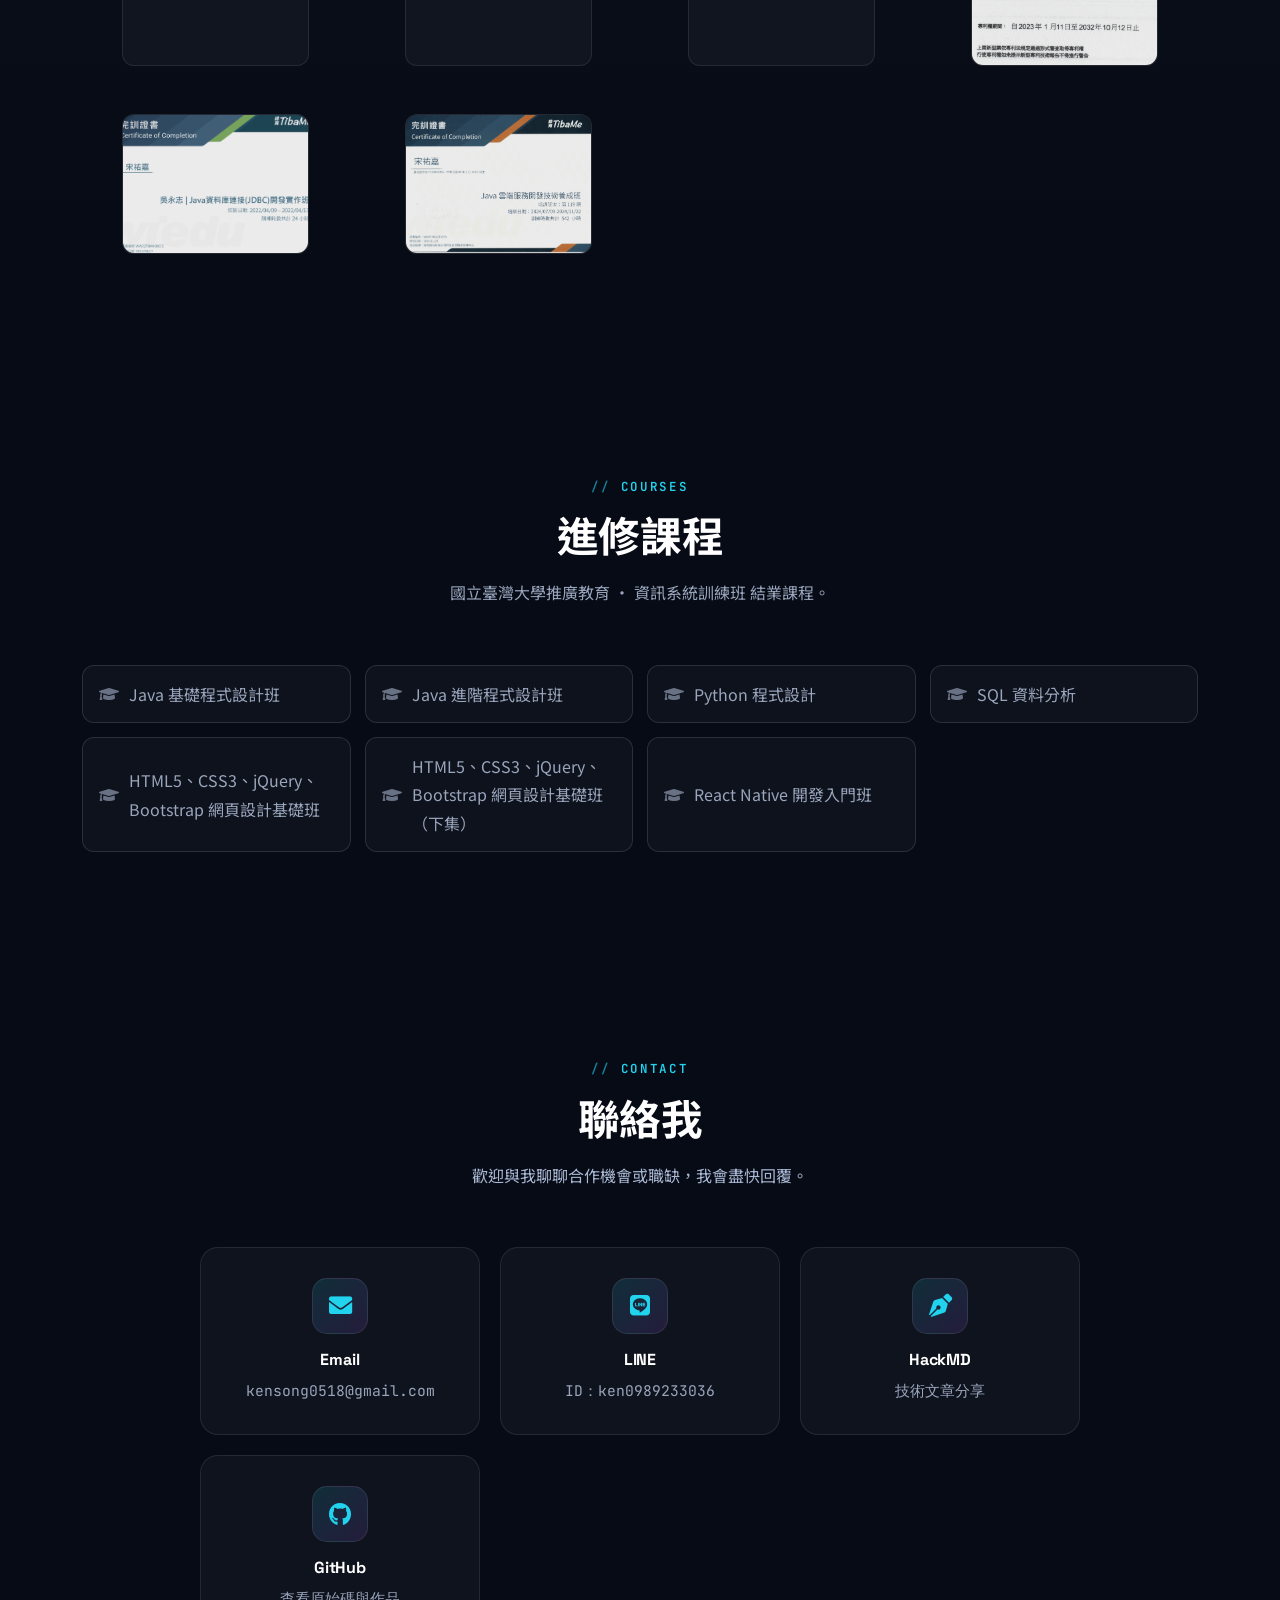
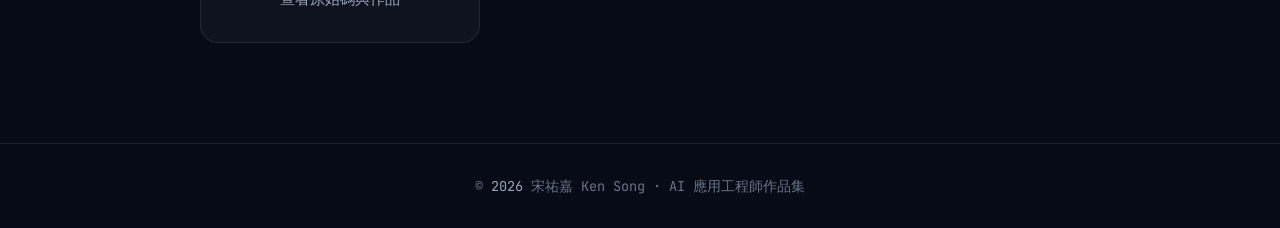
==== commit c31f80e6: "新增資料庫設計技能標籤" ====
--- a/index.html
+++ b/index.html
@@ -8,7 +8,7 @@
 
     <title>宋祐嘉 Ken Song｜AI 應用工程師 · 全端開發作品集</title>
     <meta name="description" content="宋祐嘉（Ken Song）AI 應用工程師。替 AI 產出建規則式品質閘門：實際編譯執行、結構解析與壓力測試，把自製教材裡 6 題錯答、445 處靜默錯誤與出題器 12.63% 異常率壓到 0。後端 Java／Spring Boot 3、MySQL 8 獨立完成 Voyago 預訂平台（JWT、限流、快取、N+1 優化、單元測試接 CI），前端 Vue 3。目前補強 RAG 檢索架構、MCP、Docker 地端部署與向量資料庫。">
-    <meta name="keywords" content="宋祐嘉, Ken Song, AI 應用工程師, AI Application Engineer, LLM 應用工程師, LLM API, Anthropic, OpenAI, Prompt 設計, 輸出驗證, 品質閘門, 結構化資料抽取, Claude Code, Cowork, AI Agent, RAG, MCP, 向量資料庫, Docker, 全端工程師, 後端工程師, Java, Spring Boot, Vue 3, Python, MySQL, RESTful API, JWT, 作品集, portfolio, 程式教學, 程式設計教學, 資訊科技老師, 電腦補習班老師, 技術教學, 互動式教材設計">
+    <meta name="keywords" content="宋祐嘉, Ken Song, AI 應用工程師, AI Application Engineer, LLM 應用工程師, LLM API, Anthropic, OpenAI, Prompt 設計, 輸出驗證, 品質閘門, 結構化資料抽取, Claude Code, Cowork, AI Agent, RAG, MCP, 向量資料庫, Docker, 全端工程師, 後端工程師, Java, Spring Boot, Vue 3, Python, MySQL, 資料庫設計, RESTful API, JWT, 作品集, portfolio, 程式教學, 程式設計教學, 資訊科技老師, 電腦補習班老師, 技術教學, 互動式教材設計">
     <meta name="author" content="宋祐嘉 Ken Song">
 
     <!-- Open Graph -->
@@ -39,7 +39,7 @@
       "image": "https://kensong0518.github.io/person-blog-master/img/ken照片.jpg",
       "jobTitle": "AI 應用工程師 · 全端開發",
       "email": "mailto:kensong0518@gmail.com",
-      "knowsAbout": ["AI 應用開發","LLM API 串接","Prompt 設計","輸出驗證","規則式品質閘門","結構化資料抽取","Claude Code","Cowork","Java","Spring Boot","RESTful API","JWT","MySQL","Python","Vue 3","JavaScript","Git","全端開發","後端開發","IoT","程式設計教學","互動式教材開發","資訊科技教學","技術講解與知識轉譯"],
+      "knowsAbout": ["AI 應用開發","LLM API 串接","Prompt 設計","輸出驗證","規則式品質閘門","結構化資料抽取","Claude Code","Cowork","Java","Spring Boot","RESTful API","JWT","MySQL","資料庫設計","Python","Vue 3","JavaScript","Git","全端開發","後端開發","IoT","程式設計教學","互動式教材開發","資訊科技教學","技術講解與知識轉譯"],
       "alumniOf": [
         { "@type": "CollegeOrUniversity", "name": "亞東科技大學 電子工程系" },
         { "@type": "Organization", "name": "國立臺灣大學推廣教育 資訊系統訓練班" },
@@ -213,7 +213,7 @@
                     <h3><i class="fas fa-server"></i> 後端</h3>
                     <p>以物件導向與框架設計穩定的伺服器邏輯與資料層。</p>
                     <div class="tag-row">
-                        <span class="tag">Java / Spring Boot 3</span><span class="tag">Python</span><span class="tag">RESTful API 設計</span><span class="tag">JWT 驗證</span><span class="tag">MySQL 8（schema 設計、查詢優化）</span><span class="tag">Git</span>
+                        <span class="tag">Java / Spring Boot 3</span><span class="tag">Python</span><span class="tag">RESTful API 設計</span><span class="tag">JWT 驗證</span><span class="tag">MySQL 8（schema 設計、查詢優化）</span><span class="tag">資料庫設計</span><span class="tag">Git</span>
                     </div>
                 </div>
                 <div class="skill-card reveal">
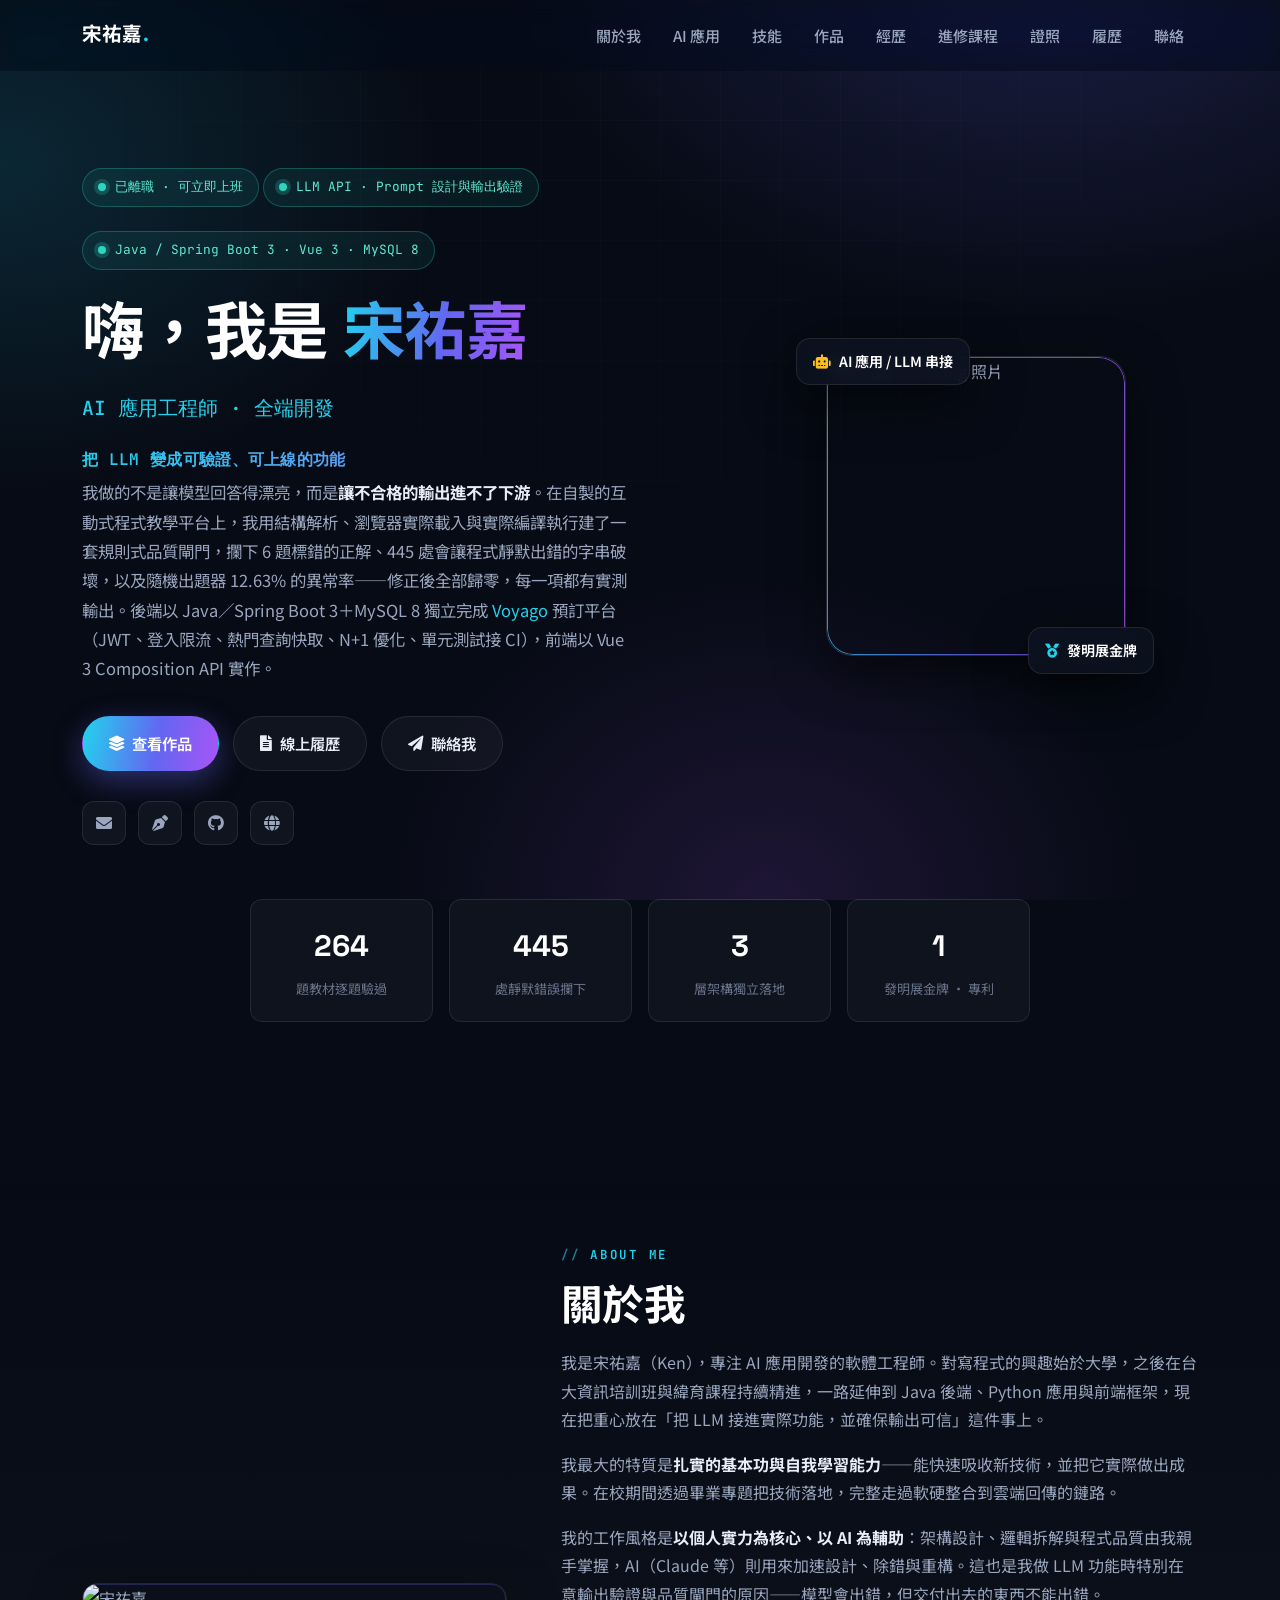
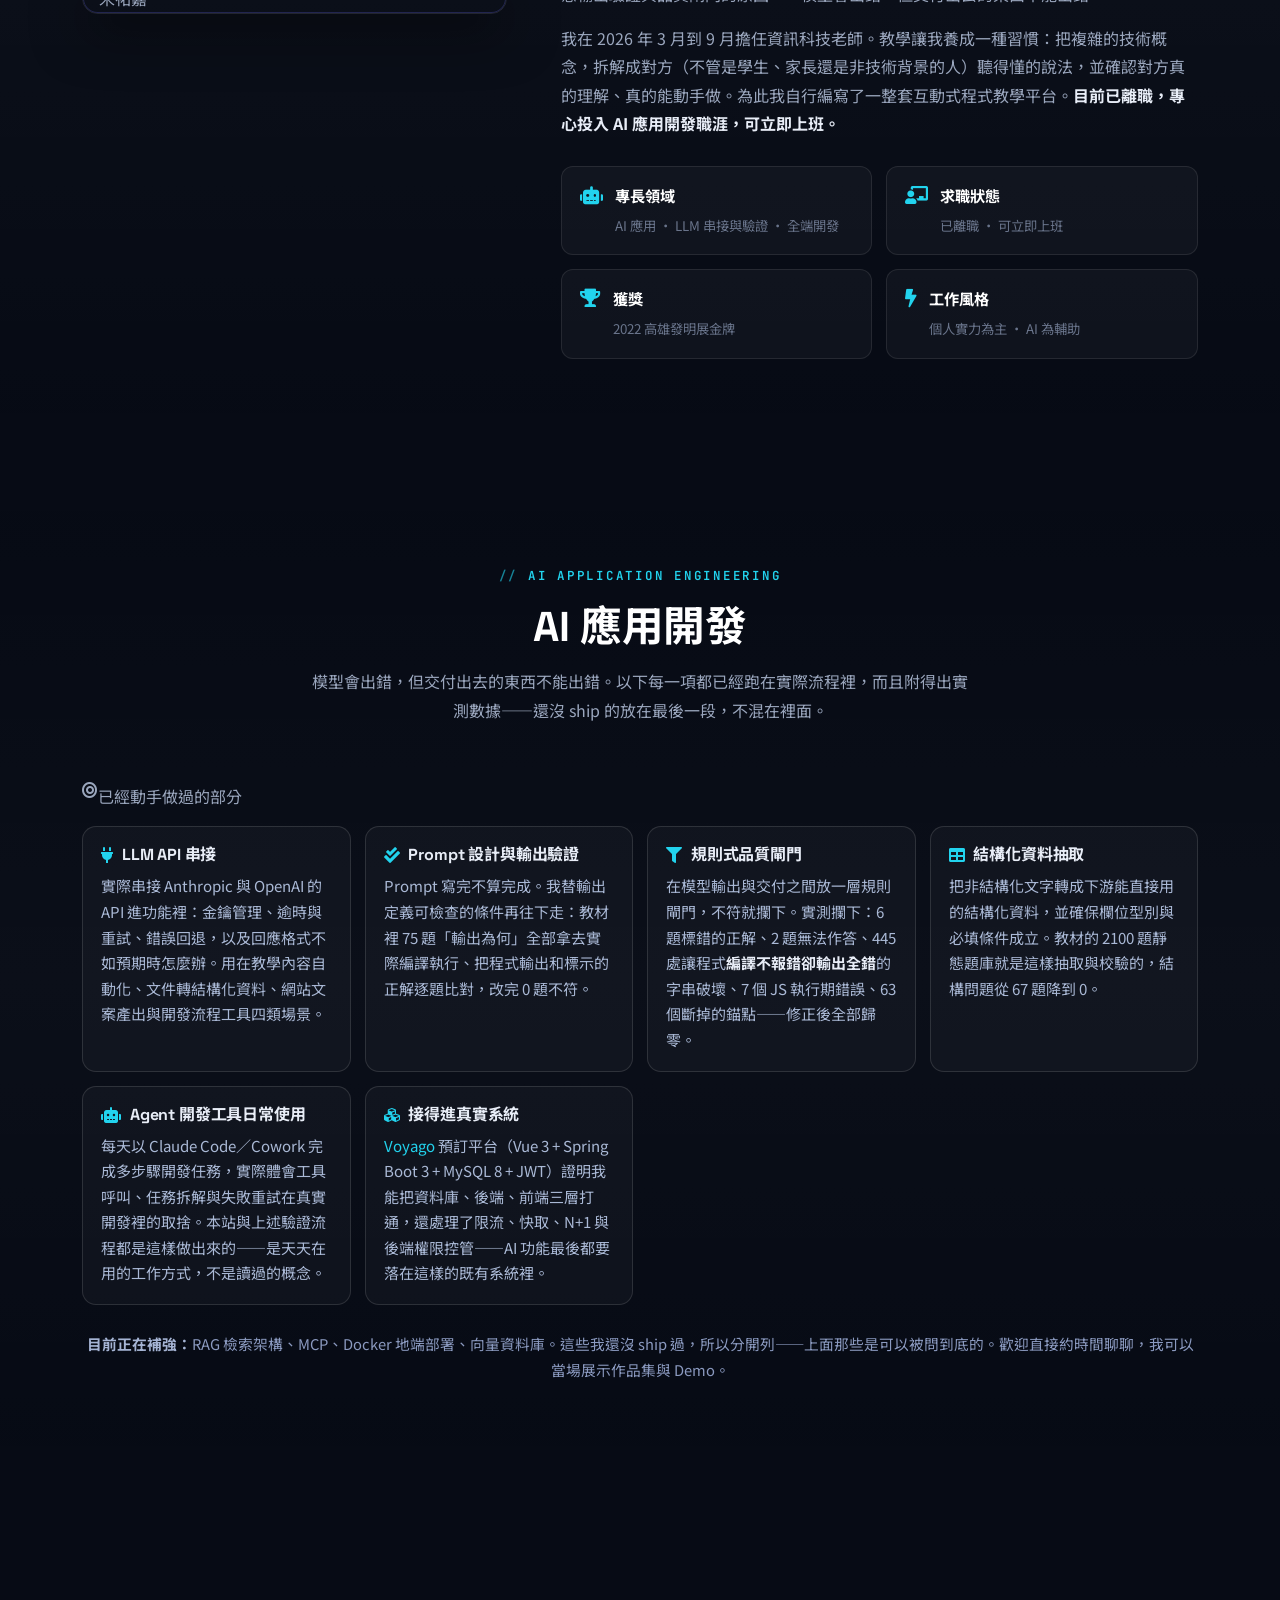
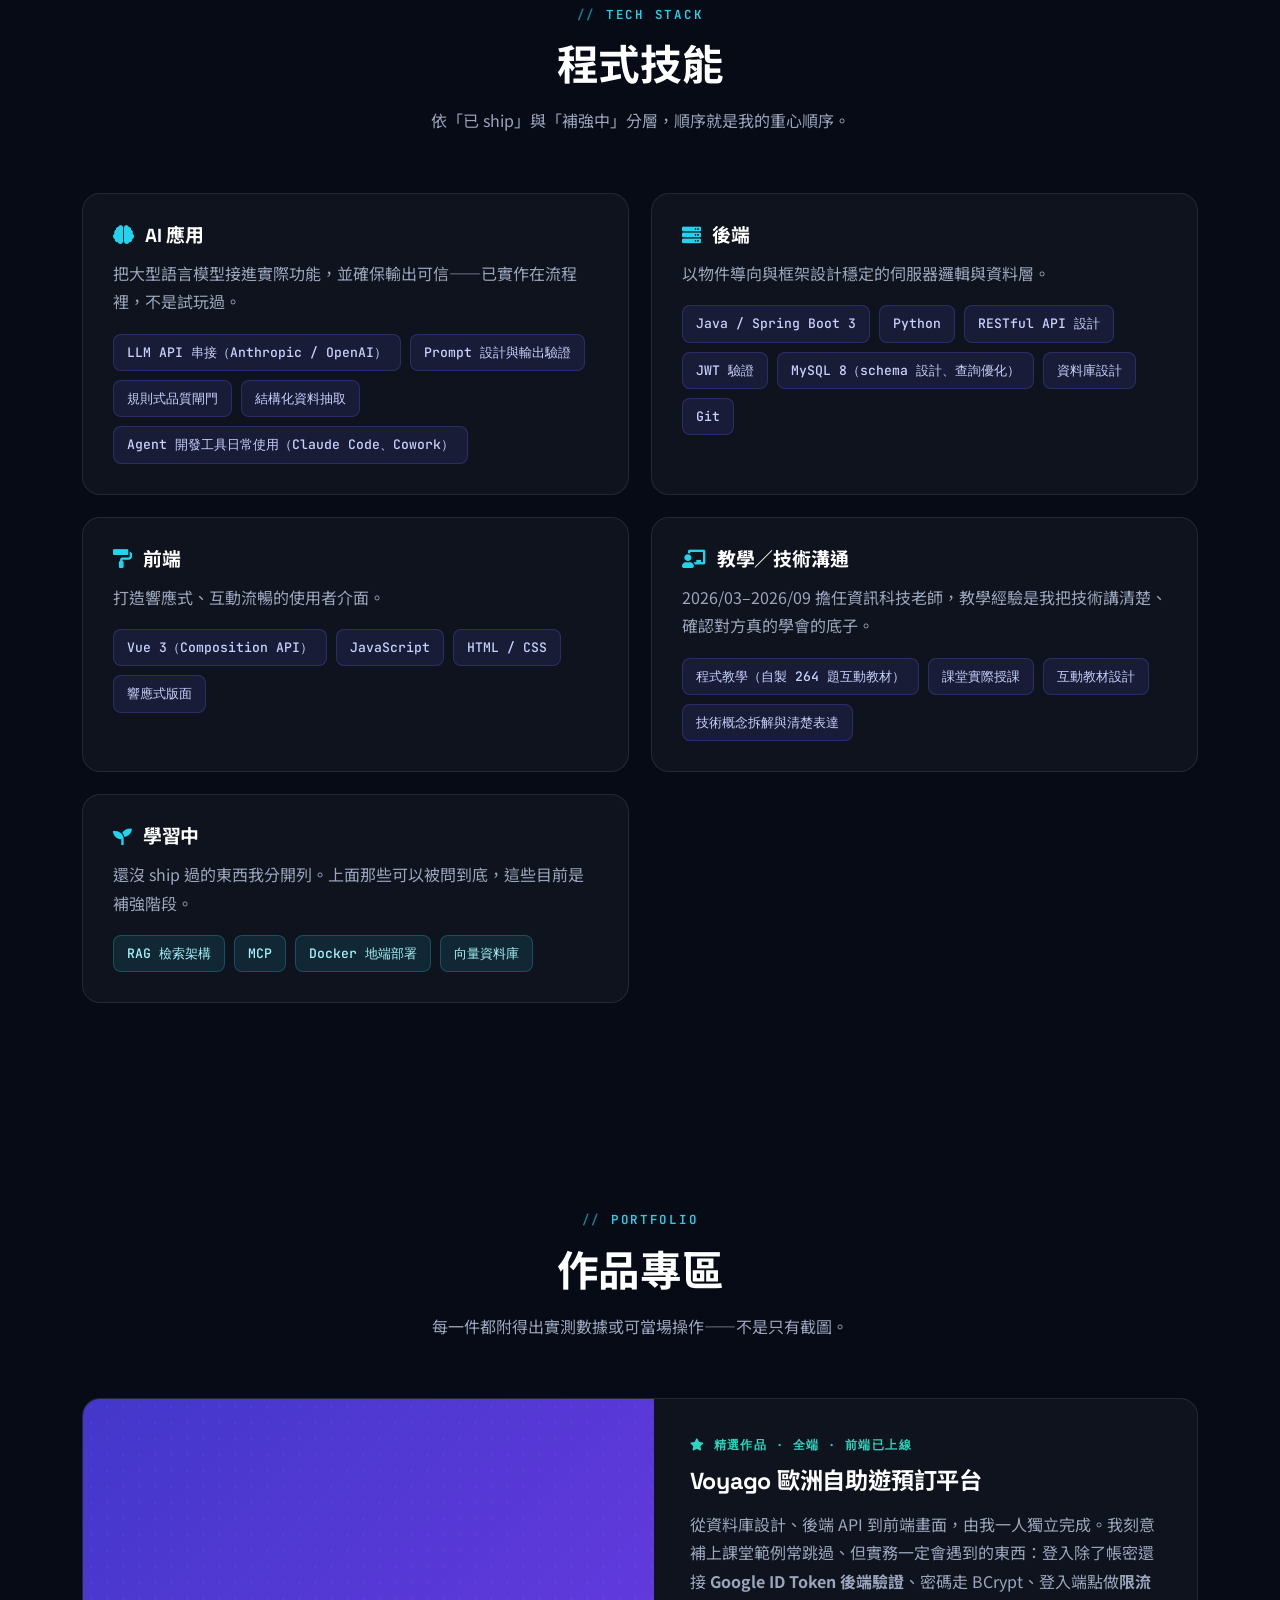
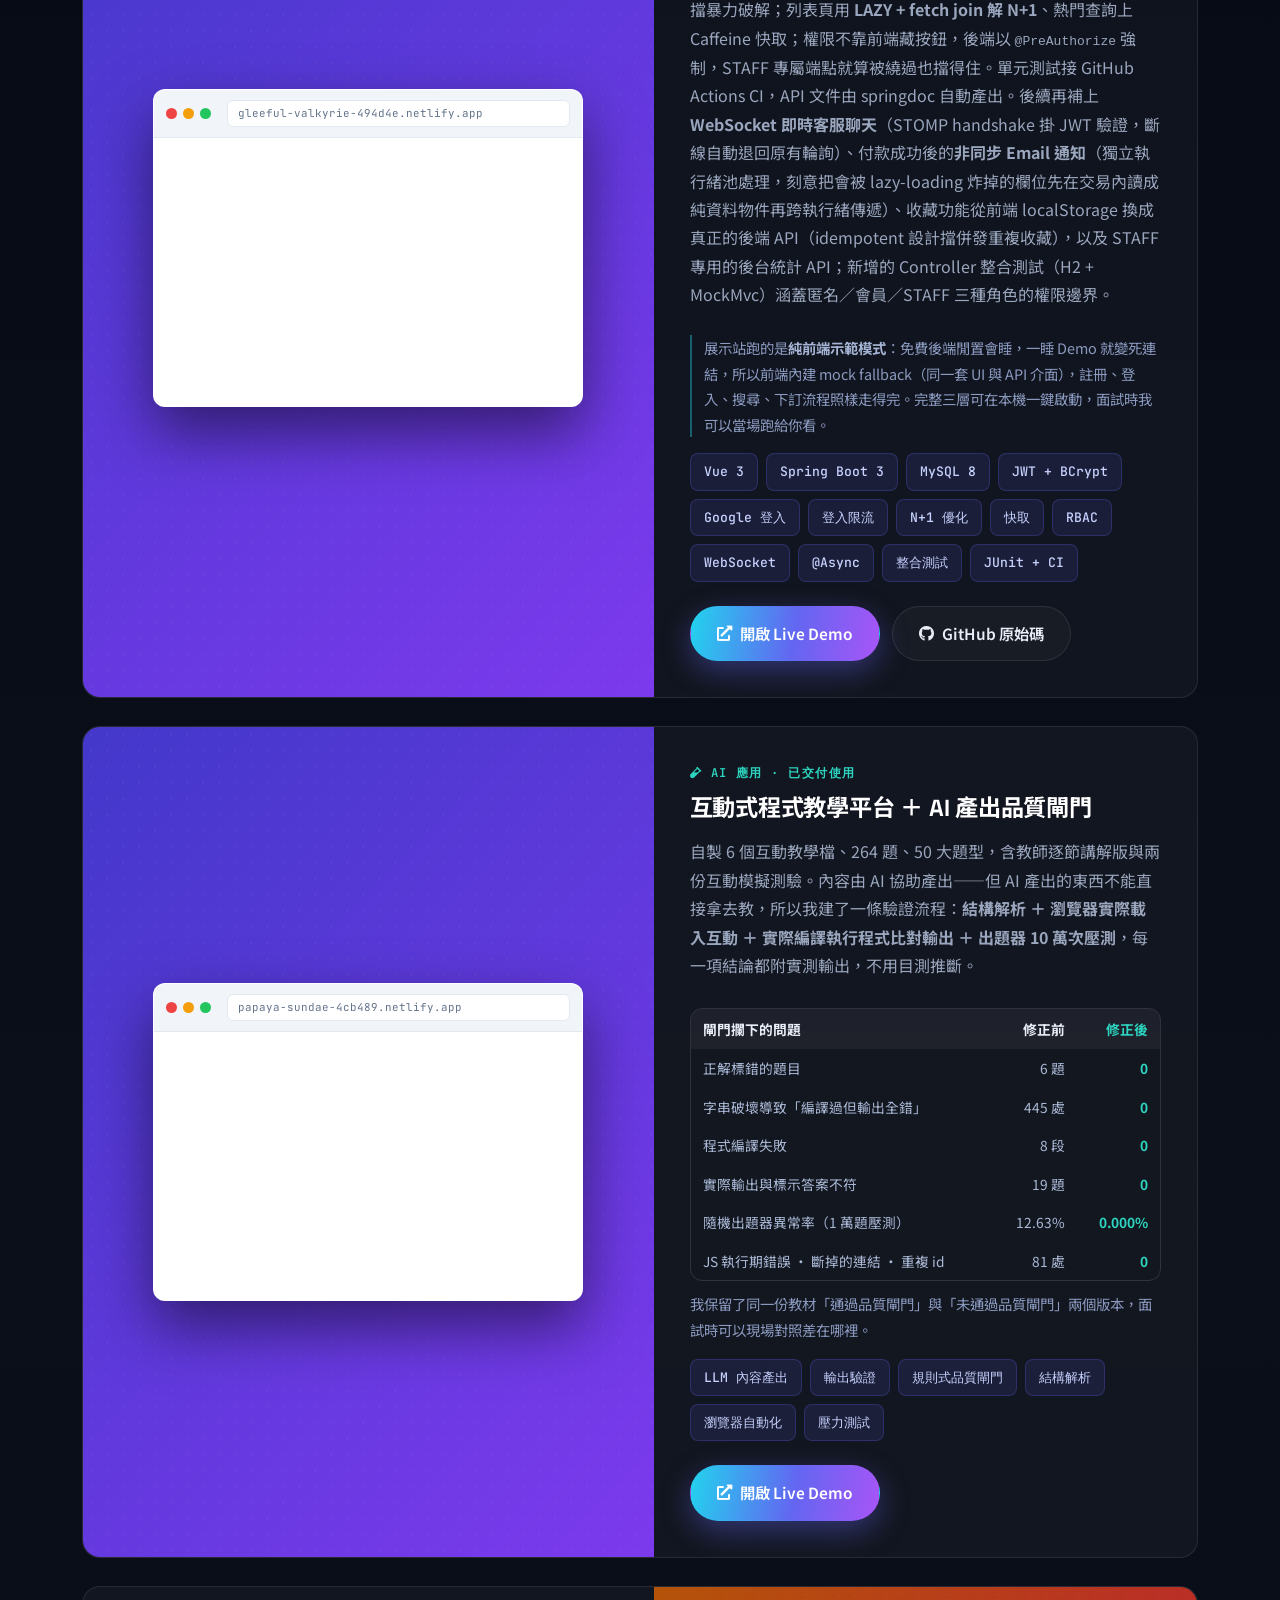
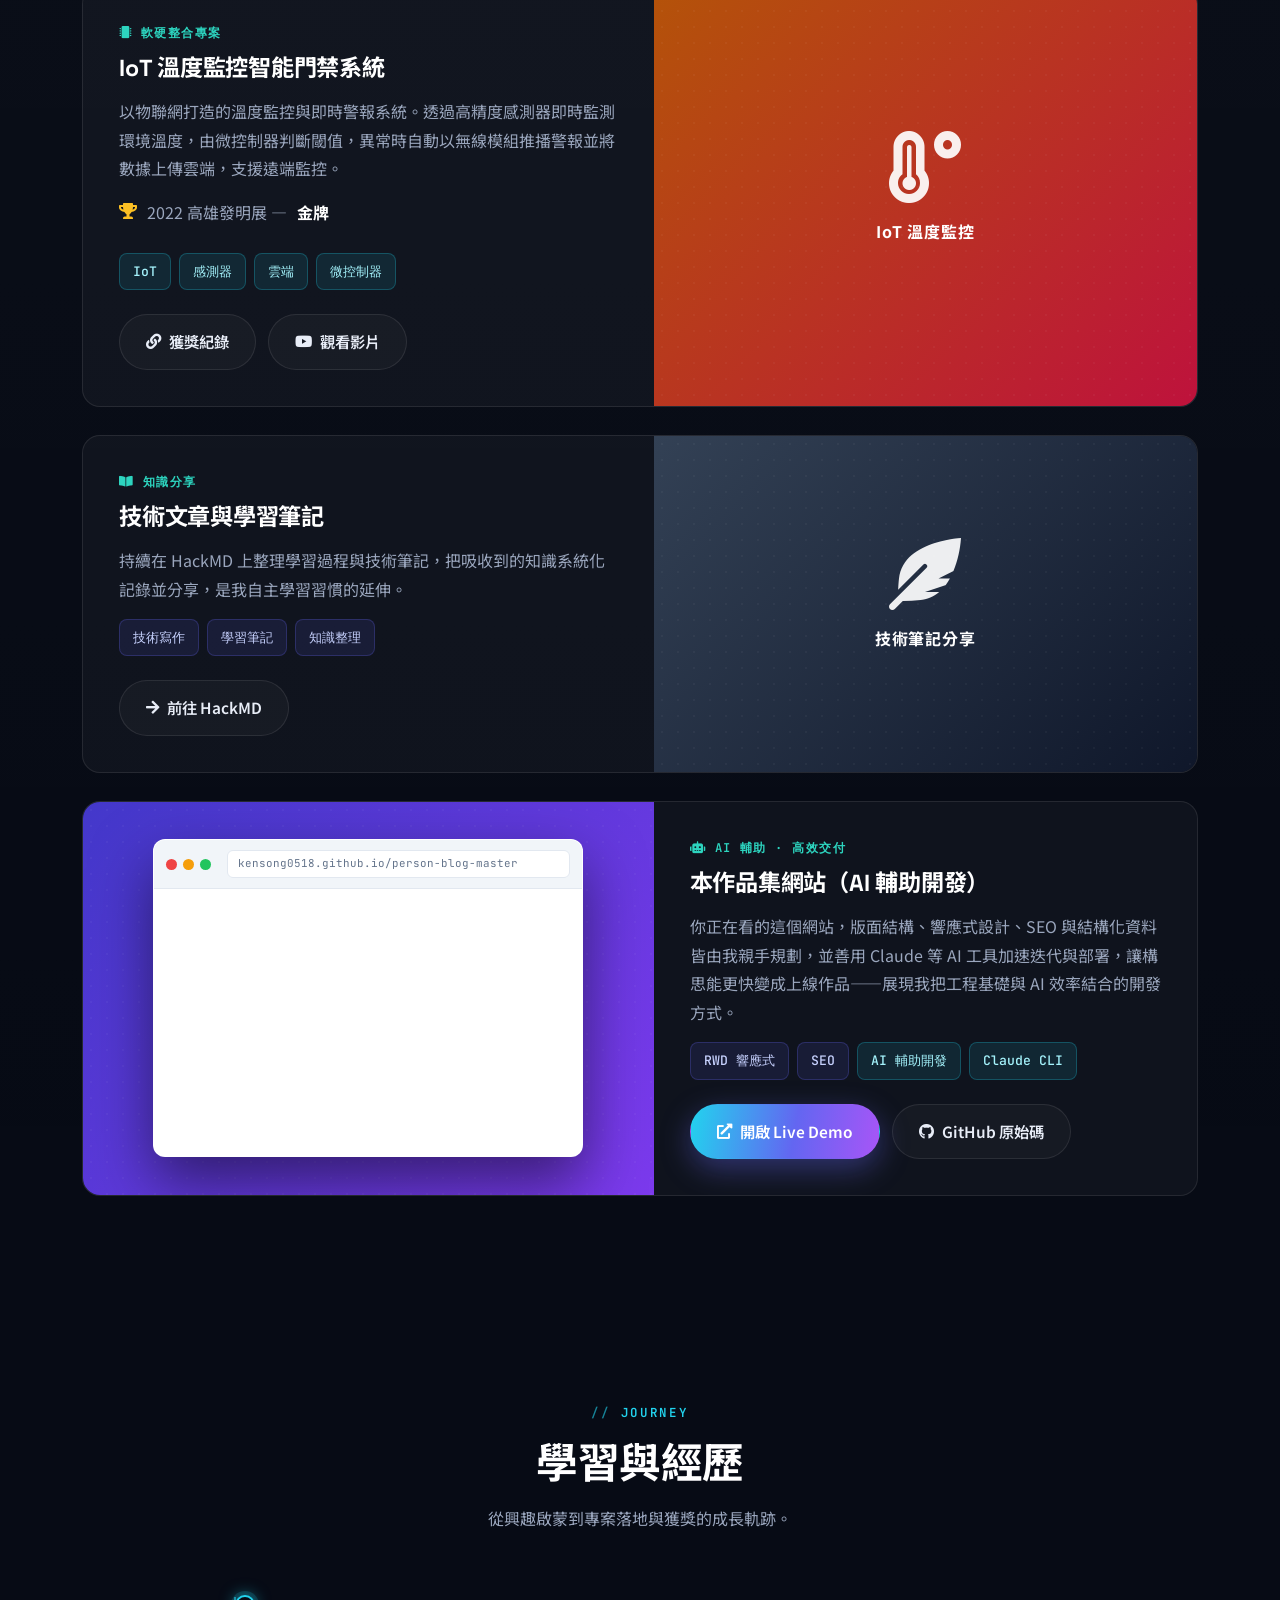
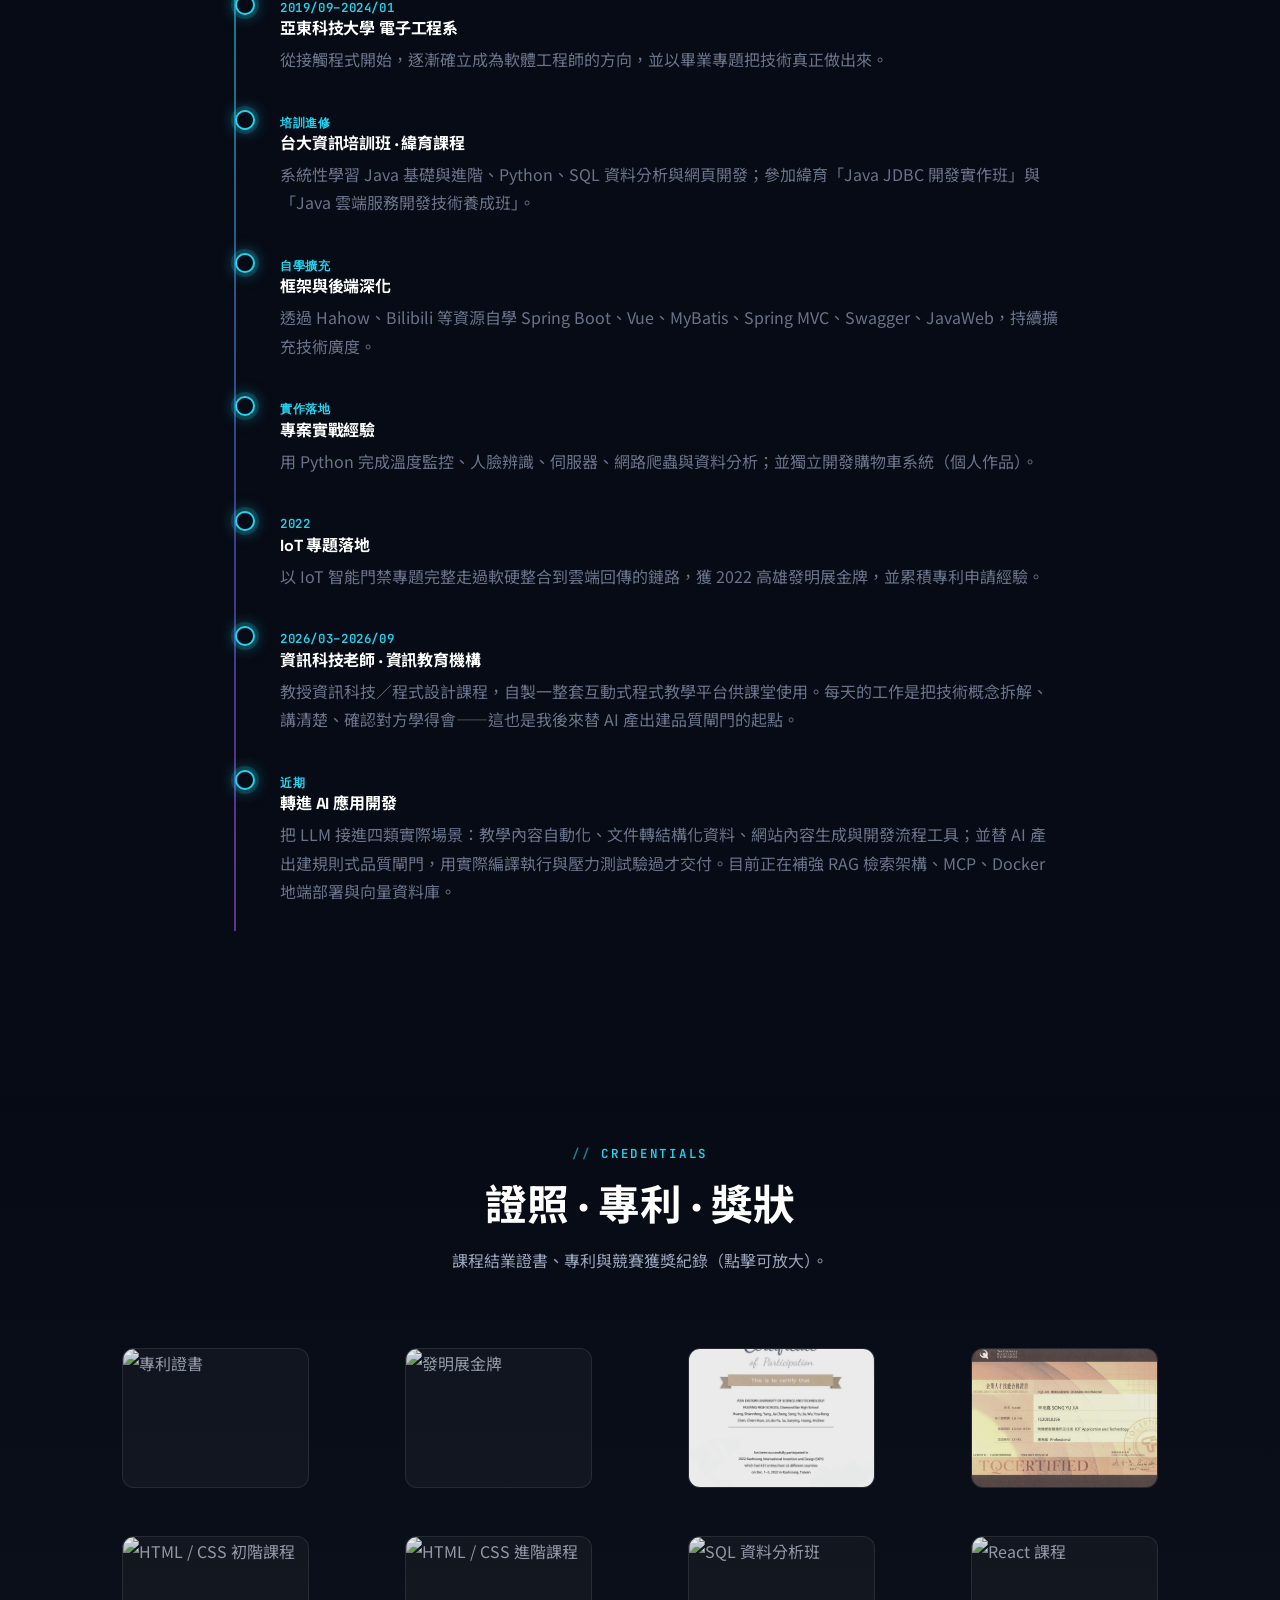
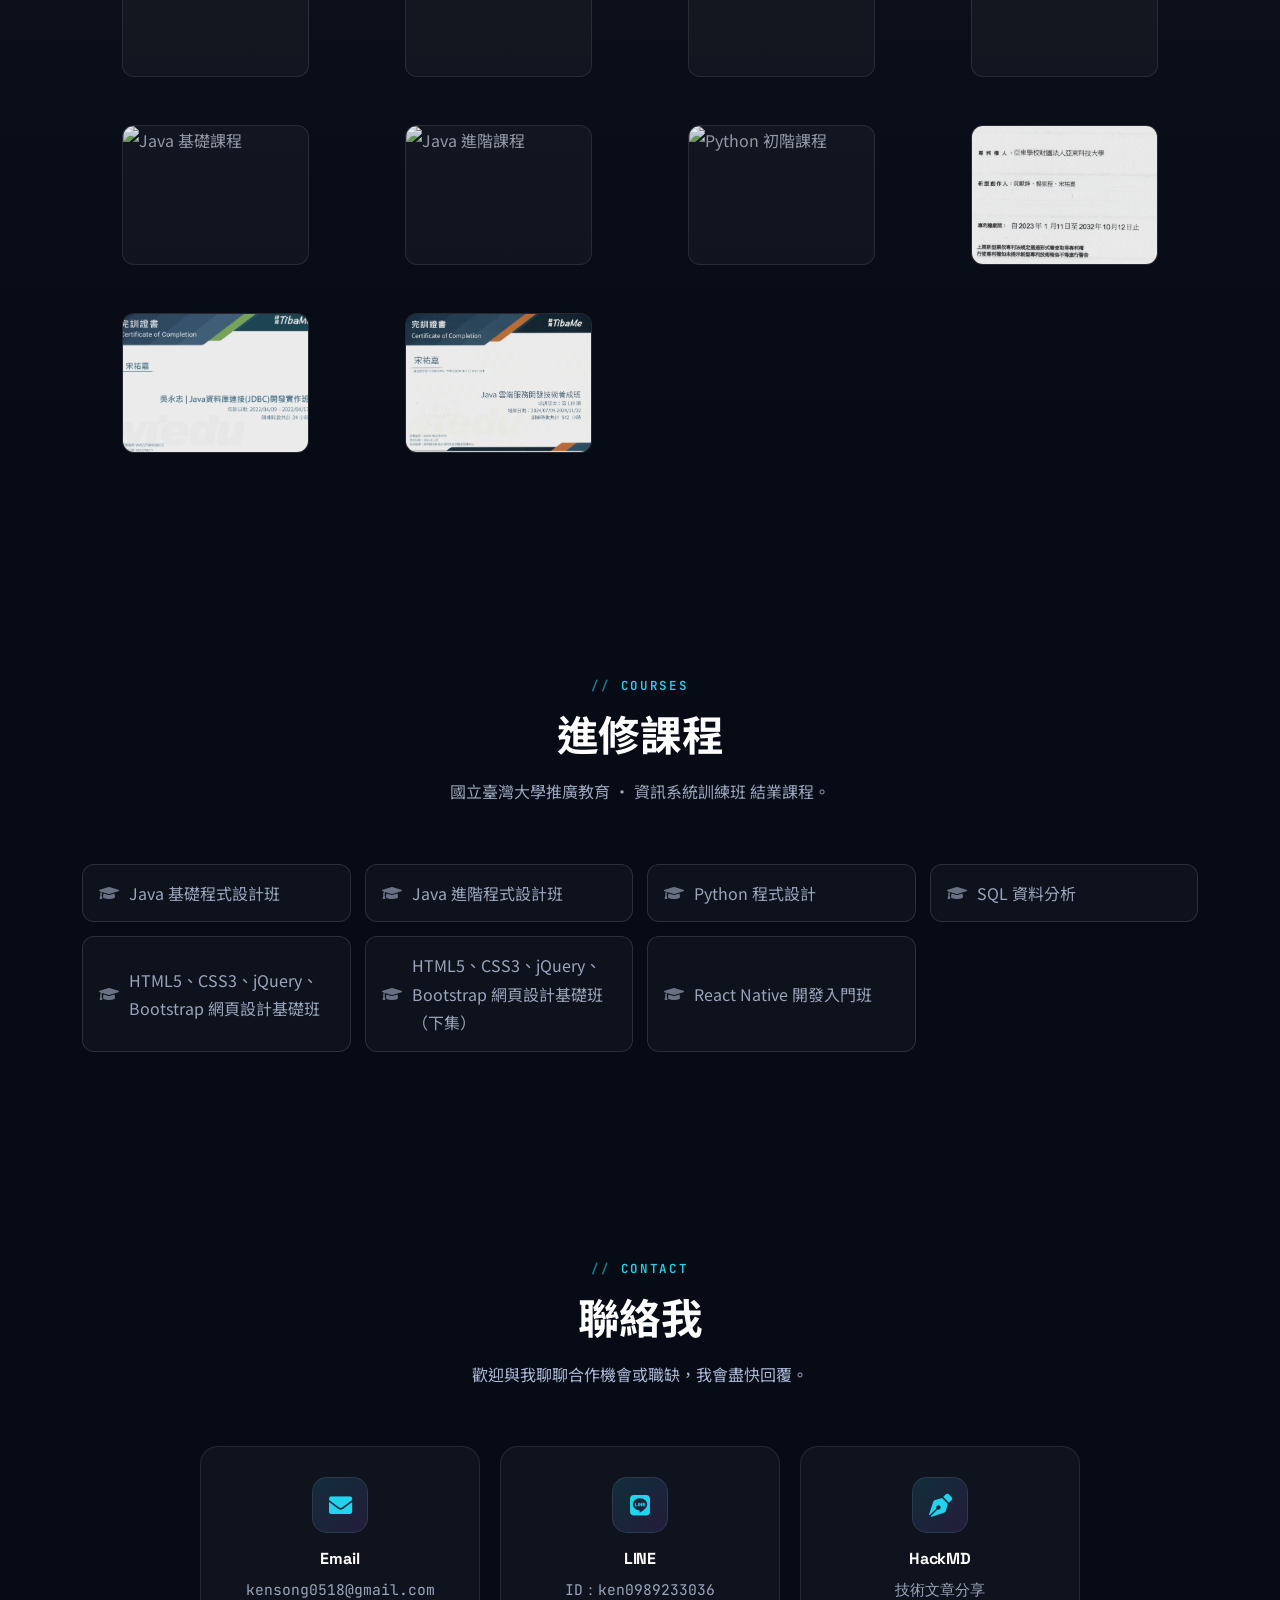
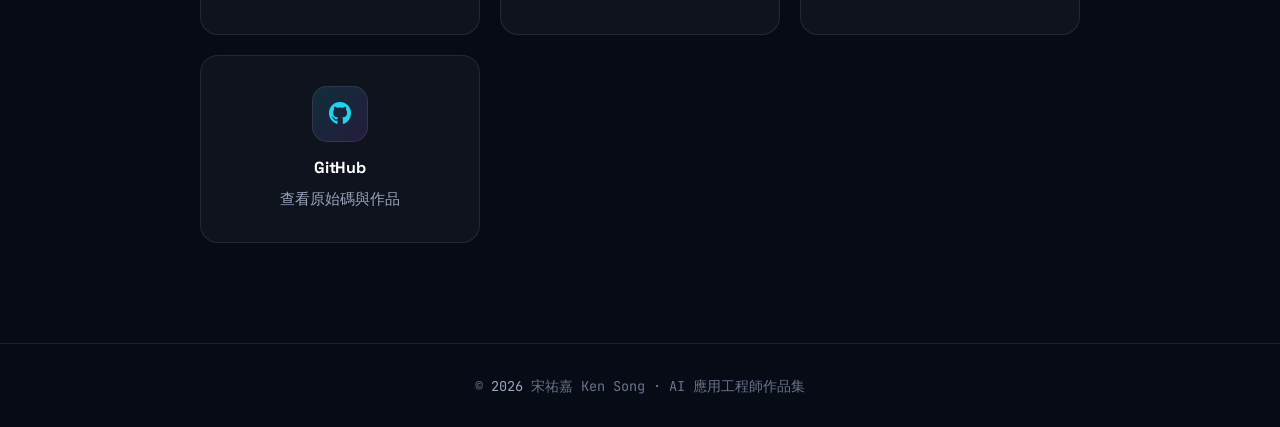
==== commit 1aaebaaf: "Update Voyago project description with new features Add the WebSocket chat, async booking email, fav" ====
--- a/index.html
+++ b/index.html
@@ -268,10 +268,10 @@
                     <div class="project-body">
                         <span class="kicker"><i class="fas fa-star"></i> 精選作品 · 全端 · 前端已上線</span>
                         <h3>Voyago 歐洲自助遊預訂平台</h3>
-                        <p>從資料庫設計、後端 API 到前端畫面，由我一人獨立完成。我刻意補上課堂範例常跳過、但實務一定會遇到的東西：登入除了帳密還接 <b>Google ID Token 後端驗證</b>、密碼走 BCrypt、登入端點做<b>限流</b>擋暴力破解；列表頁用 <b>LAZY + fetch join 解 N+1</b>、熱門查詢上 Caffeine 快取；權限不靠前端藏按鈕，後端以 <code>@PreAuthorize</code> 強制，STAFF 專屬端點就算被繞過也擋得住。單元測試接 GitHub Actions CI，API 文件由 springdoc 自動產出。</p>
+                        <p>從資料庫設計、後端 API 到前端畫面，由我一人獨立完成。我刻意補上課堂範例常跳過、但實務一定會遇到的東西：登入除了帳密還接 <b>Google ID Token 後端驗證</b>、密碼走 BCrypt、登入端點做<b>限流</b>擋暴力破解；列表頁用 <b>LAZY + fetch join 解 N+1</b>、熱門查詢上 Caffeine 快取；權限不靠前端藏按鈕，後端以 <code>@PreAuthorize</code> 強制，STAFF 專屬端點就算被繞過也擋得住。單元測試接 GitHub Actions CI，API 文件由 springdoc 自動產出。後續再補上 <b>WebSocket 即時客服聊天</b>（STOMP handshake 掛 JWT 驗證，斷線自動退回原有輪詢）、付款成功後的<b>非同步 Email 通知</b>（獨立執行緒池處理，刻意把會被 lazy-loading 炸掉的欄位先在交易內讀成純資料物件再跨執行緒傳遞）、收藏功能從前端 localStorage 換成真正的後端 API（idempotent 設計擋併發重複收藏），以及 STAFF 專用的後台統計 API；新增的 Controller 整合測試（H2 + MockMvc）涵蓋匿名／會員／STAFF 三種角色的權限邊界。</p>
                         <p style="color:#8b9ac0;font-size:.9rem;border-left:2px solid rgba(34,211,238,.4);padding-left:12px;margin-top:10px;">展示站跑的是<b style="color:#a5b4d4;">純前端示範模式</b>：免費後端閒置會睡，一睡 Demo 就變死連結，所以前端內建 mock fallback（同一套 UI 與 API 介面），註冊、登入、搜尋、下訂流程照樣走得完。完整三層可在本機一鍵啟動，面試時我可以當場跑給你看。</p>
                         <div class="project-tags">
-                            <span class="tag">Vue 3</span><span class="tag">Spring Boot 3</span><span class="tag">MySQL 8</span><span class="tag">JWT + BCrypt</span><span class="tag">Google 登入</span><span class="tag">登入限流</span><span class="tag">N+1 優化</span><span class="tag">快取</span><span class="tag">RBAC</span><span class="tag">JUnit + CI</span>
+                            <span class="tag">Vue 3</span><span class="tag">Spring Boot 3</span><span class="tag">MySQL 8</span><span class="tag">JWT + BCrypt</span><span class="tag">Google 登入</span><span class="tag">登入限流</span><span class="tag">N+1 優化</span><span class="tag">快取</span><span class="tag">RBAC</span><span class="tag">WebSocket</span><span class="tag">@Async</span><span class="tag">整合測試</span><span class="tag">JUnit + CI</span>
                         </div>
                         <div class="project-actions">
                             <a href="https://gleeful-valkyrie-494d4e.netlify.app/" target="_blank" rel="noopener" class="btn btn-primary"><i class="fas fa-external-link-alt"></i> 開啟 Live Demo</a>
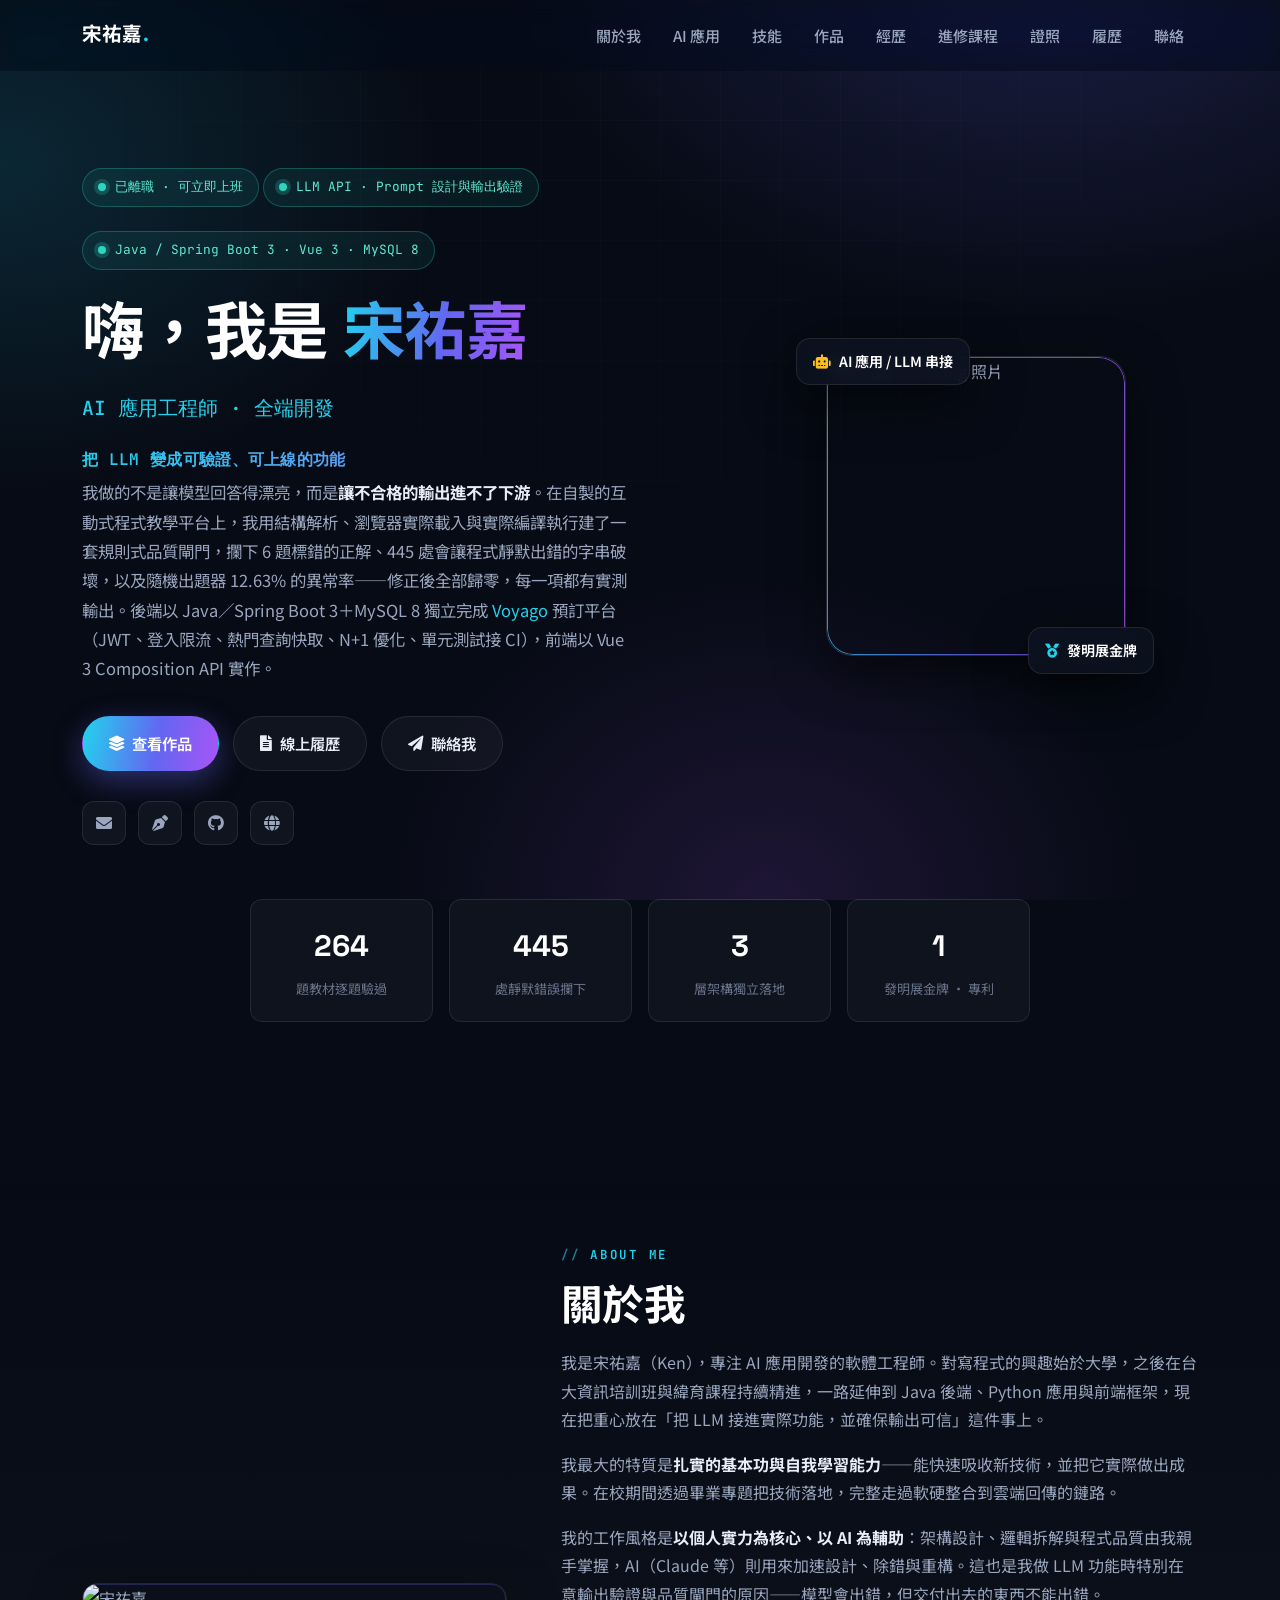
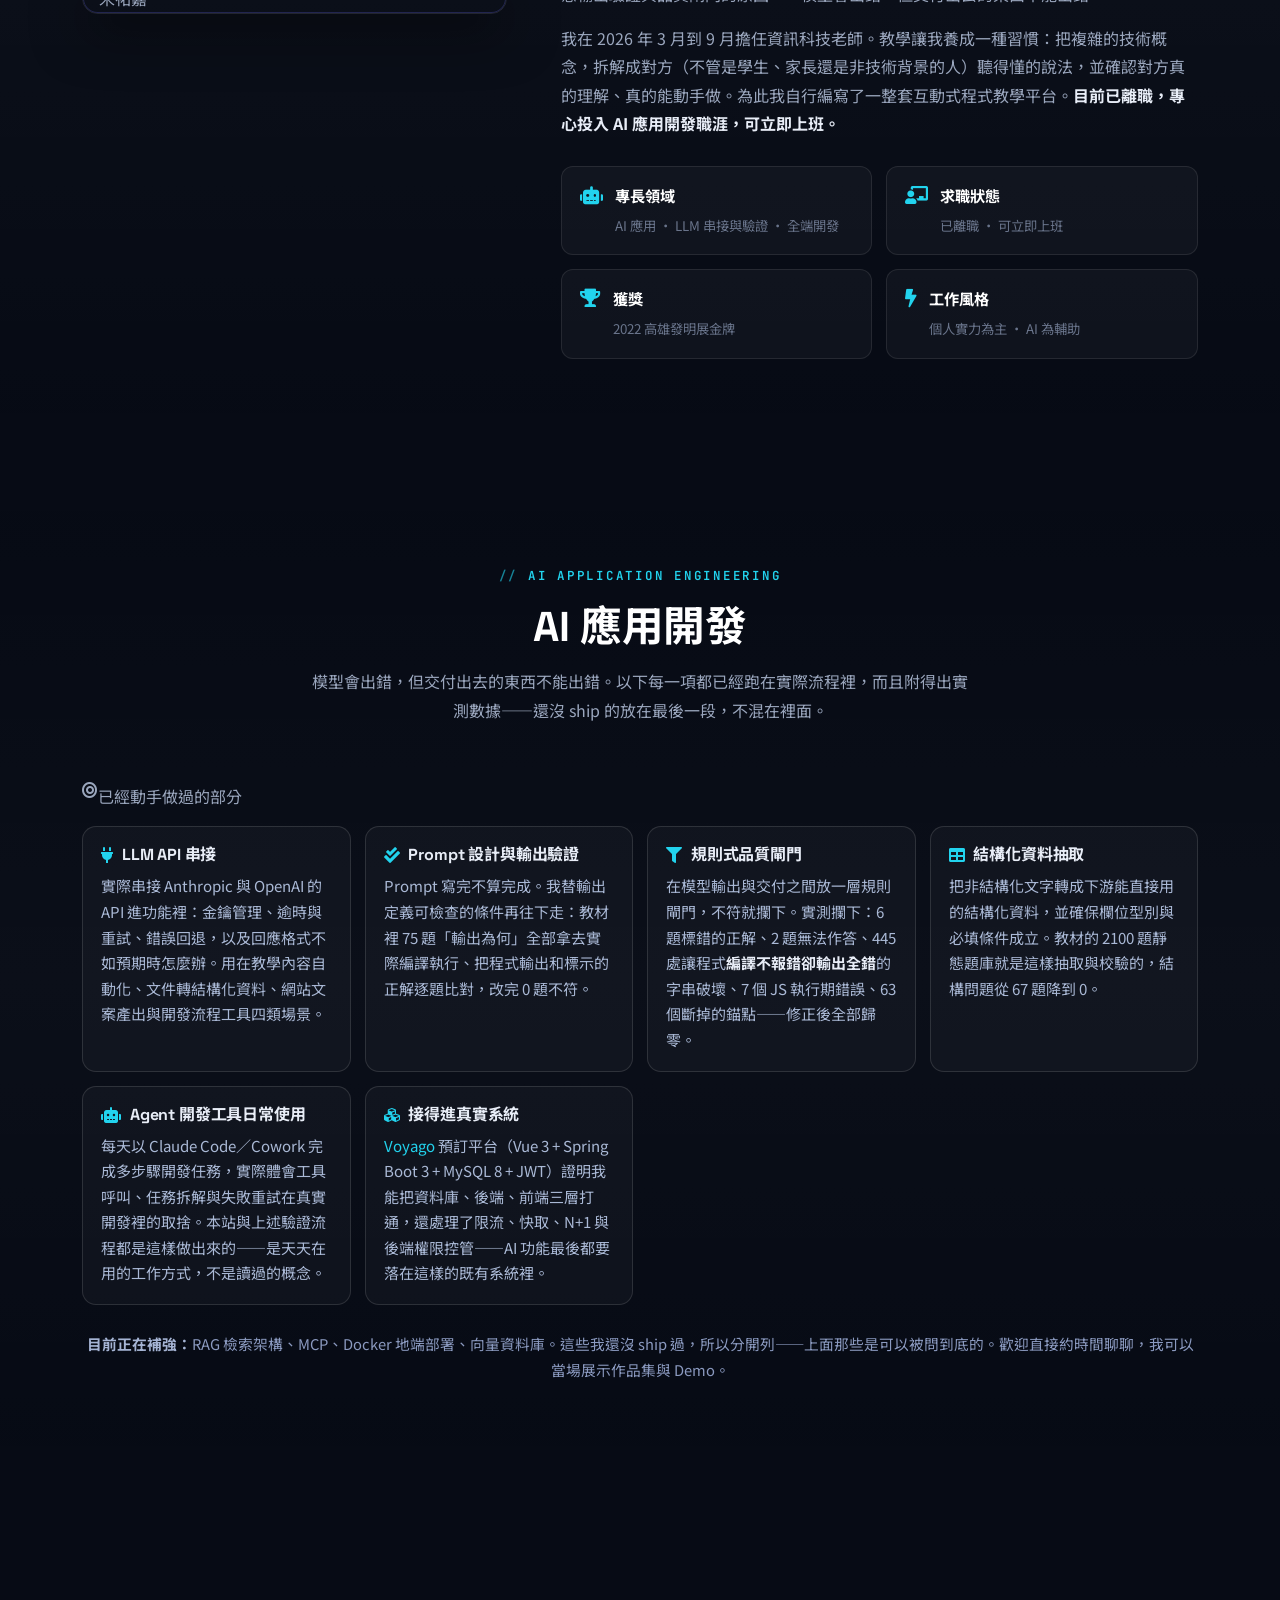
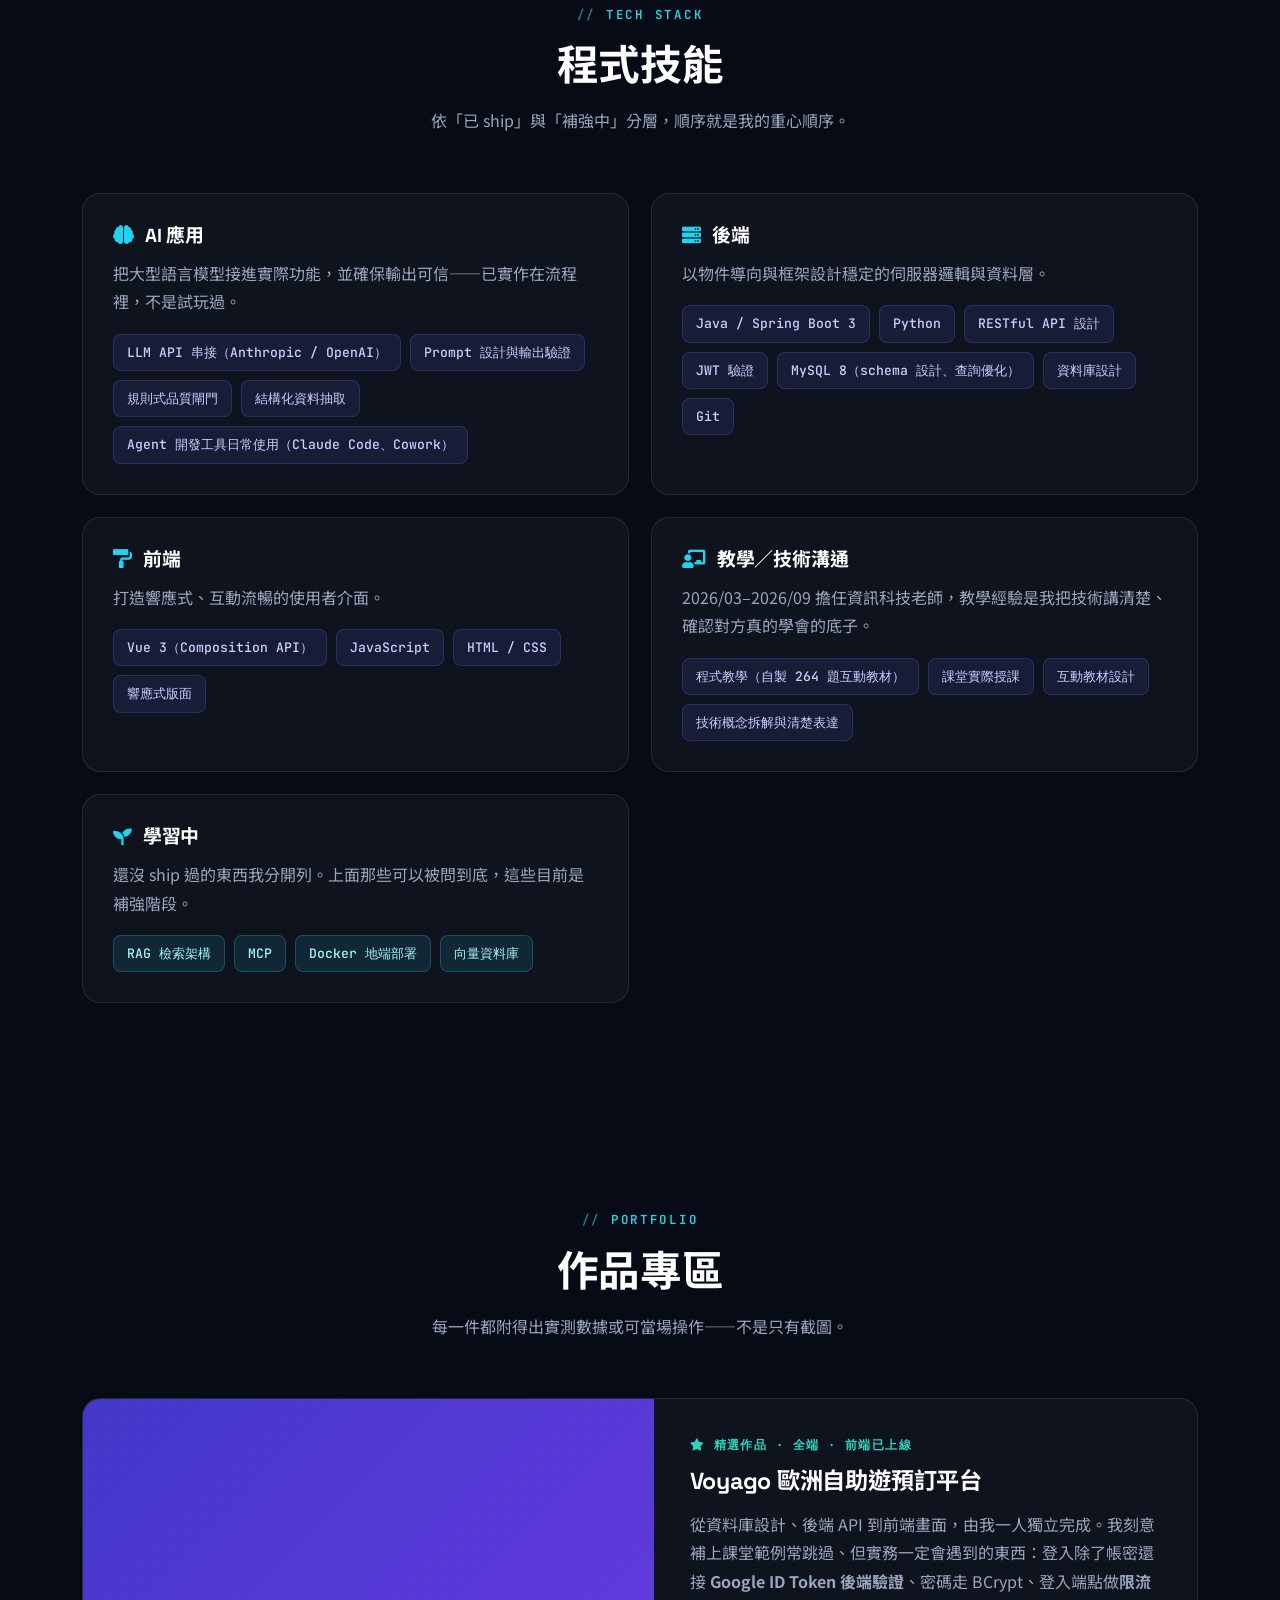
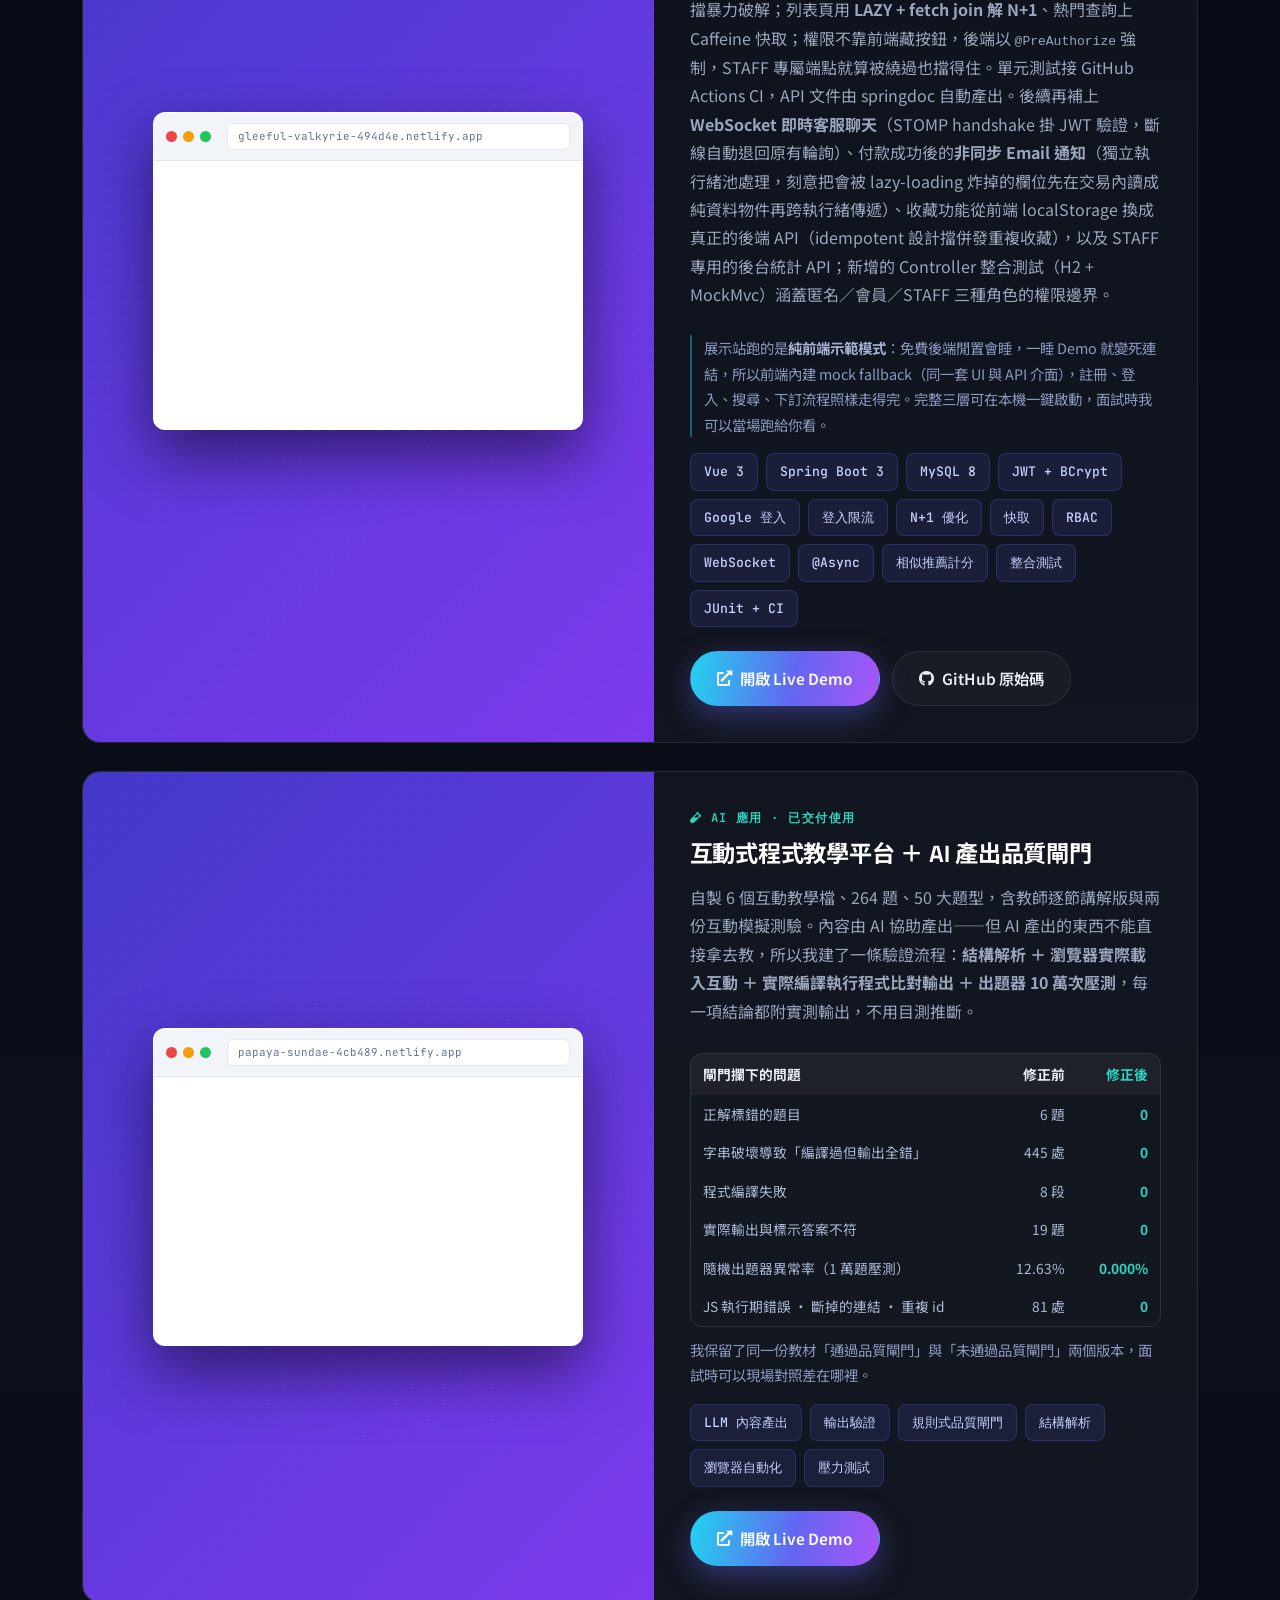
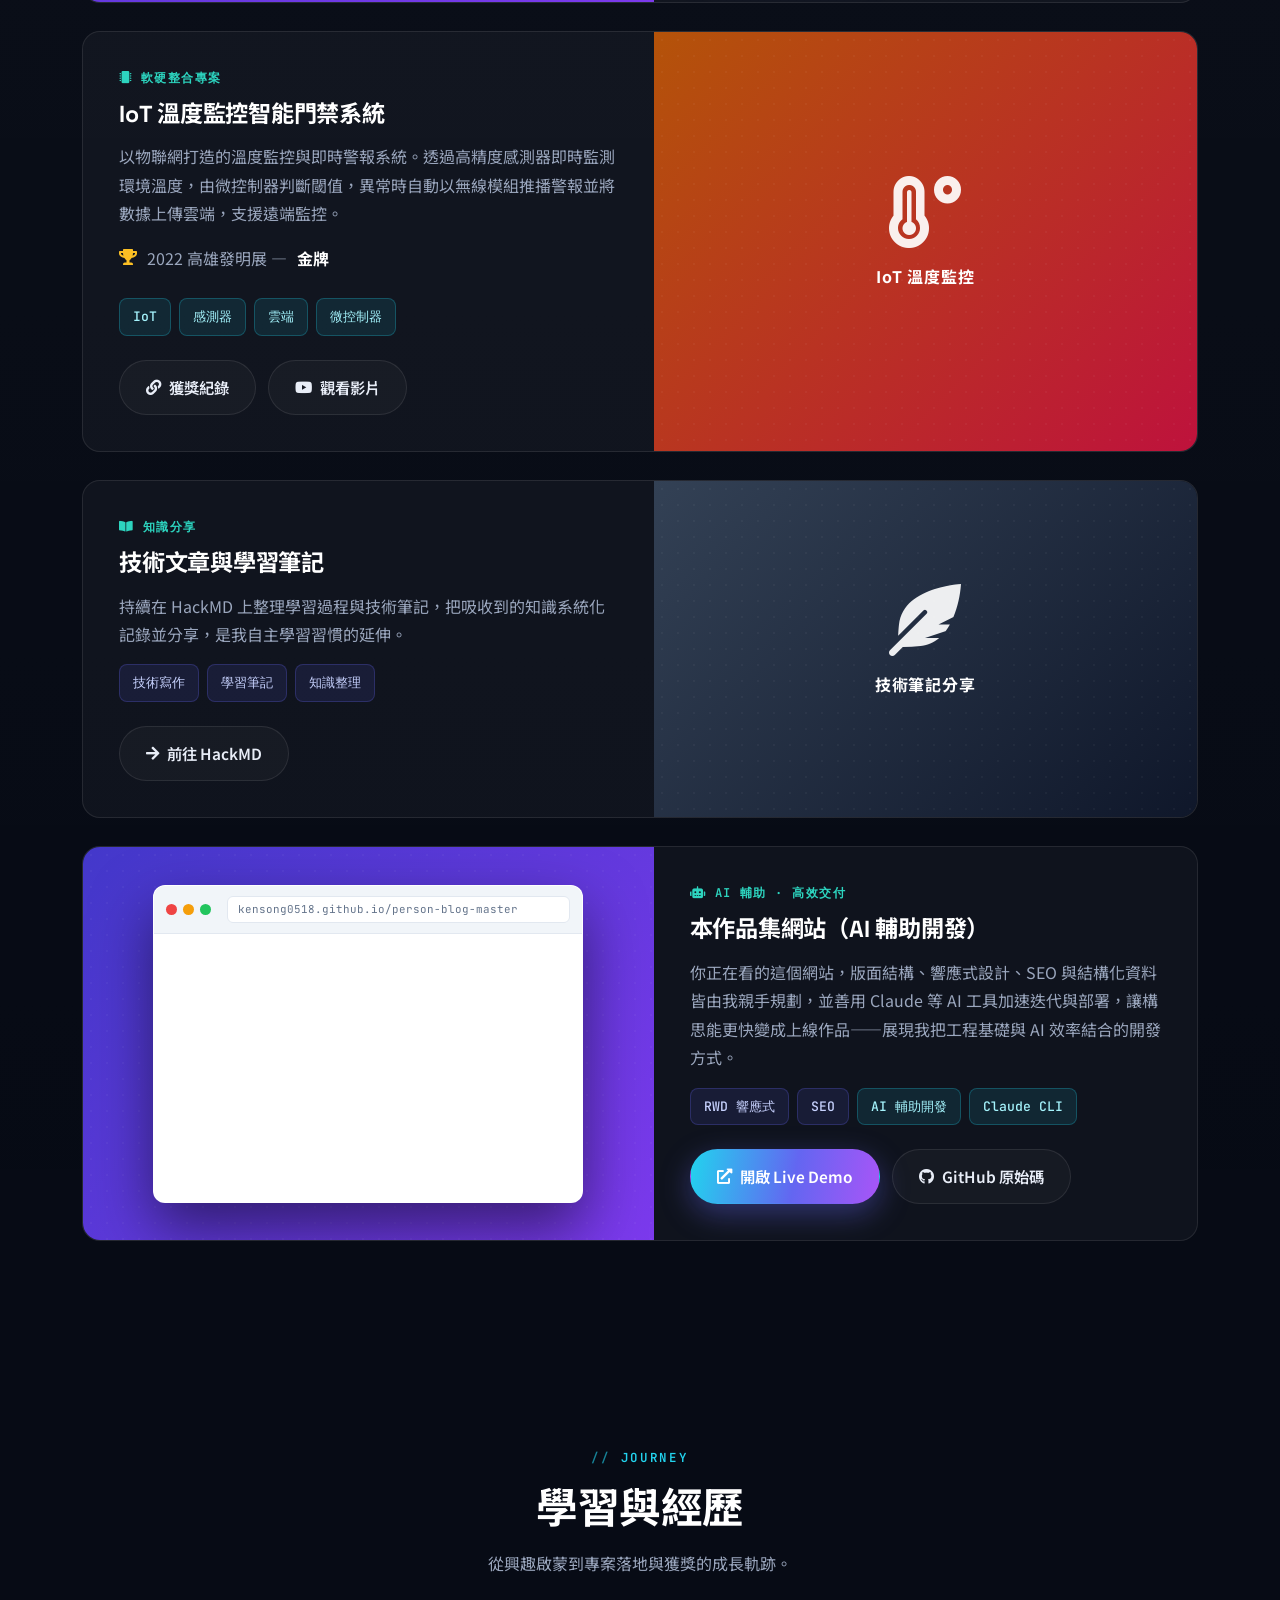
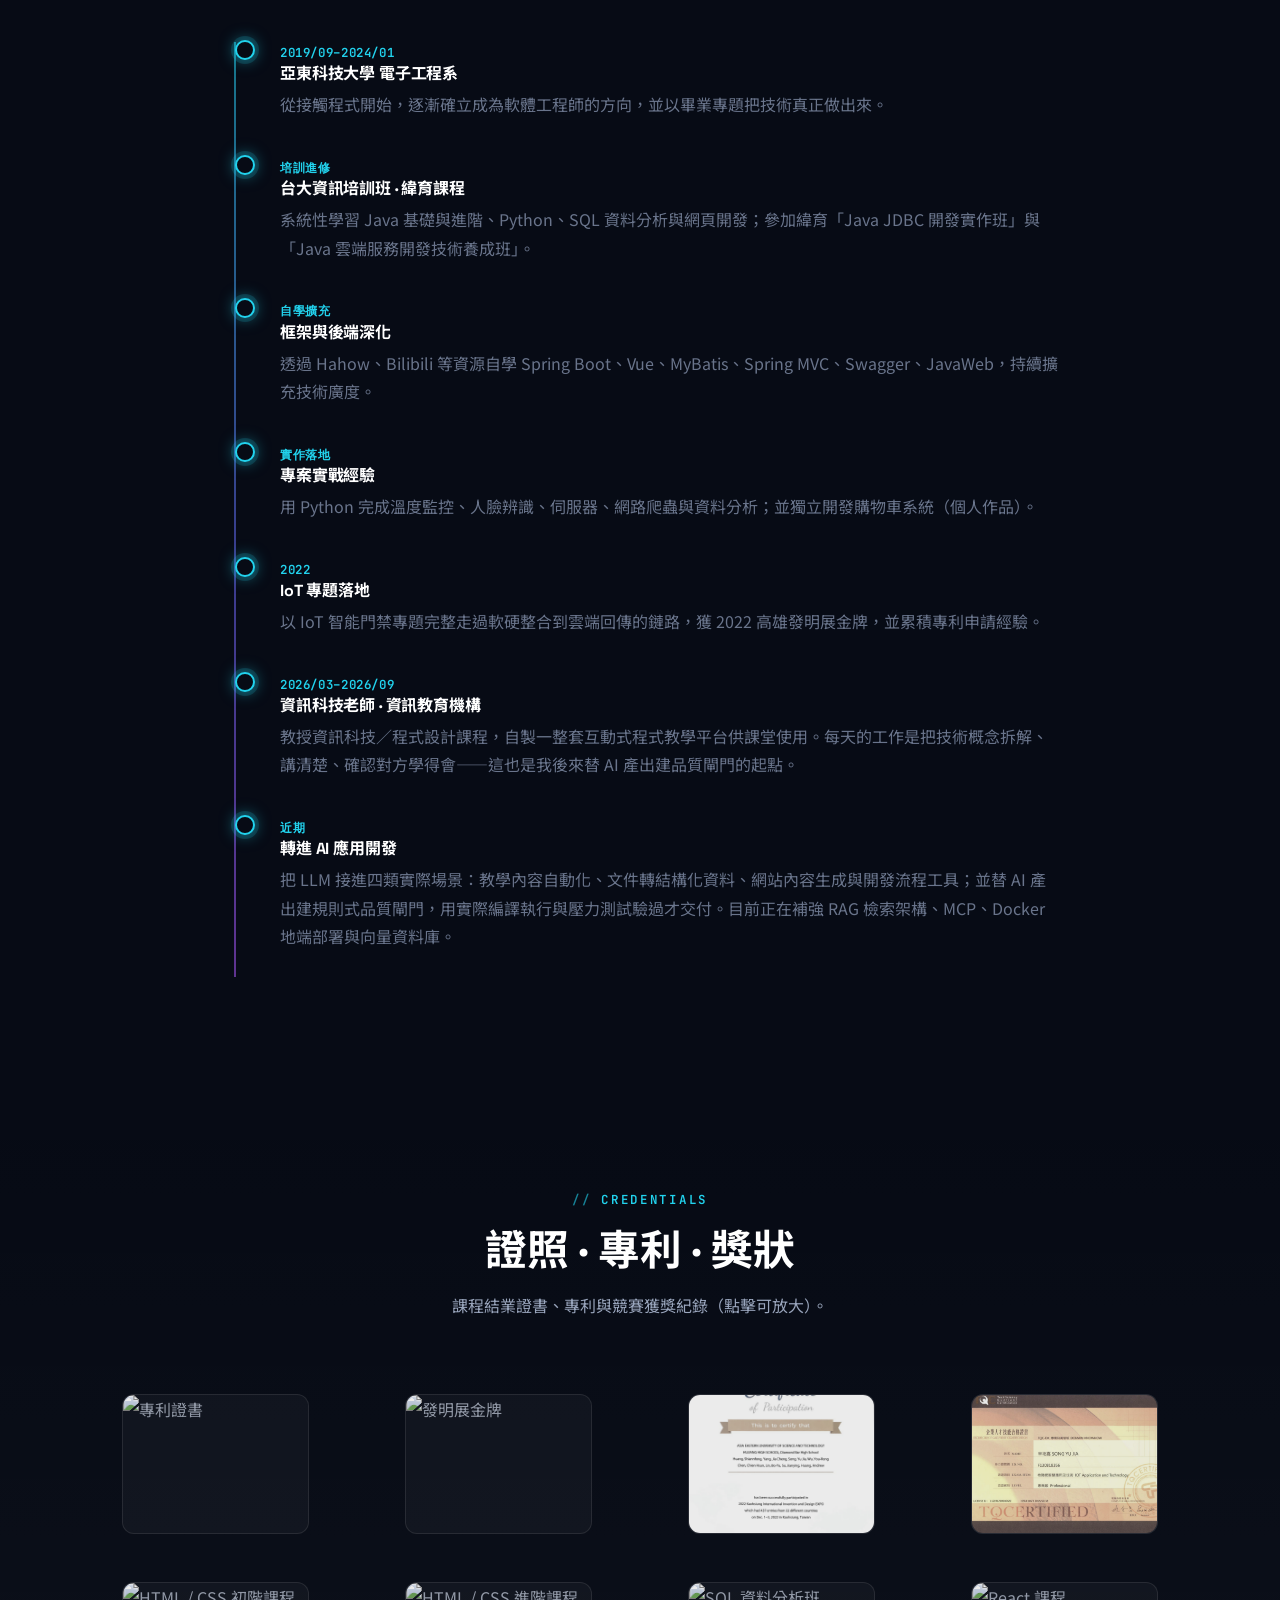
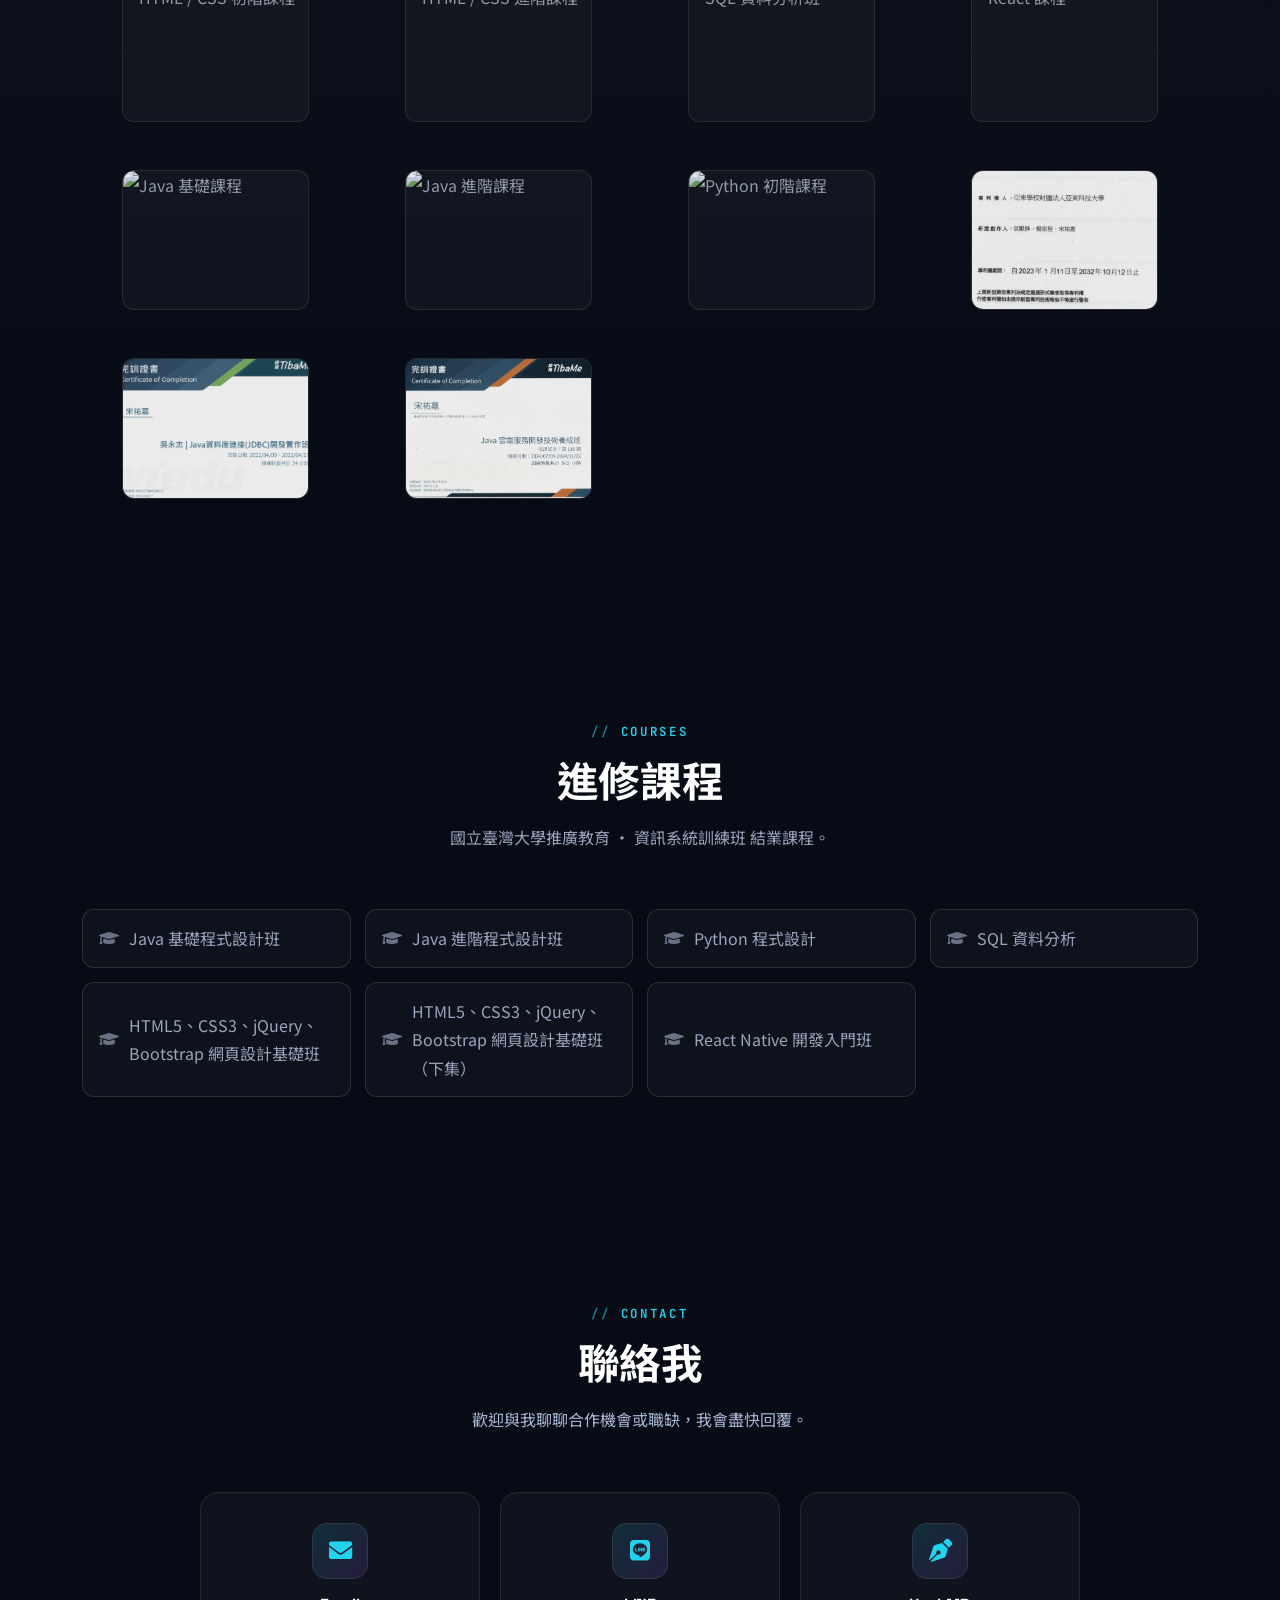
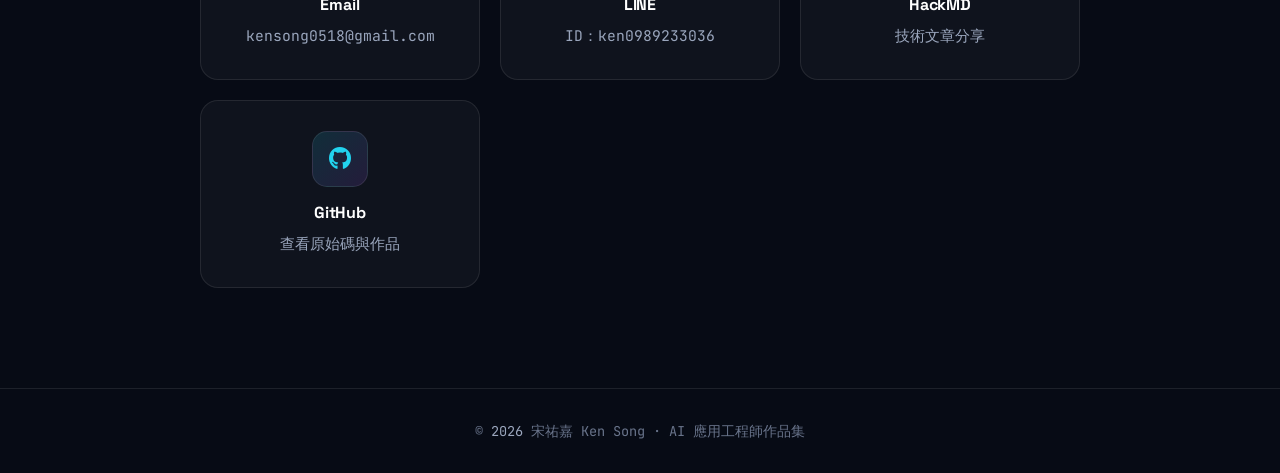
==== commit cd7b2227: "Add similar-routes recommendation tag to Voyago project card Co-Authored-By: Claude Sonnet 5 <norepl" ====
--- a/index.html
+++ b/index.html
@@ -271,7 +271,7 @@
                         <p>從資料庫設計、後端 API 到前端畫面，由我一人獨立完成。我刻意補上課堂範例常跳過、但實務一定會遇到的東西：登入除了帳密還接 <b>Google ID Token 後端驗證</b>、密碼走 BCrypt、登入端點做<b>限流</b>擋暴力破解；列表頁用 <b>LAZY + fetch join 解 N+1</b>、熱門查詢上 Caffeine 快取；權限不靠前端藏按鈕，後端以 <code>@PreAuthorize</code> 強制，STAFF 專屬端點就算被繞過也擋得住。單元測試接 GitHub Actions CI，API 文件由 springdoc 自動產出。後續再補上 <b>WebSocket 即時客服聊天</b>（STOMP handshake 掛 JWT 驗證，斷線自動退回原有輪詢）、付款成功後的<b>非同步 Email 通知</b>（獨立執行緒池處理，刻意把會被 lazy-loading 炸掉的欄位先在交易內讀成純資料物件再跨執行緒傳遞）、收藏功能從前端 localStorage 換成真正的後端 API（idempotent 設計擋併發重複收藏），以及 STAFF 專用的後台統計 API；新增的 Controller 整合測試（H2 + MockMvc）涵蓋匿名／會員／STAFF 三種角色的權限邊界。</p>
                         <p style="color:#8b9ac0;font-size:.9rem;border-left:2px solid rgba(34,211,238,.4);padding-left:12px;margin-top:10px;">展示站跑的是<b style="color:#a5b4d4;">純前端示範模式</b>：免費後端閒置會睡，一睡 Demo 就變死連結，所以前端內建 mock fallback（同一套 UI 與 API 介面），註冊、登入、搜尋、下訂流程照樣走得完。完整三層可在本機一鍵啟動，面試時我可以當場跑給你看。</p>
                         <div class="project-tags">
-                            <span class="tag">Vue 3</span><span class="tag">Spring Boot 3</span><span class="tag">MySQL 8</span><span class="tag">JWT + BCrypt</span><span class="tag">Google 登入</span><span class="tag">登入限流</span><span class="tag">N+1 優化</span><span class="tag">快取</span><span class="tag">RBAC</span><span class="tag">WebSocket</span><span class="tag">@Async</span><span class="tag">整合測試</span><span class="tag">JUnit + CI</span>
+                            <span class="tag">Vue 3</span><span class="tag">Spring Boot 3</span><span class="tag">MySQL 8</span><span class="tag">JWT + BCrypt</span><span class="tag">Google 登入</span><span class="tag">登入限流</span><span class="tag">N+1 優化</span><span class="tag">快取</span><span class="tag">RBAC</span><span class="tag">WebSocket</span><span class="tag">@Async</span><span class="tag">相似推薦計分</span><span class="tag">整合測試</span><span class="tag">JUnit + CI</span>
                         </div>
                         <div class="project-actions">
                             <a href="https://gleeful-valkyrie-494d4e.netlify.app/" target="_blank" rel="noopener" class="btn btn-primary"><i class="fas fa-external-link-alt"></i> 開啟 Live Demo</a>
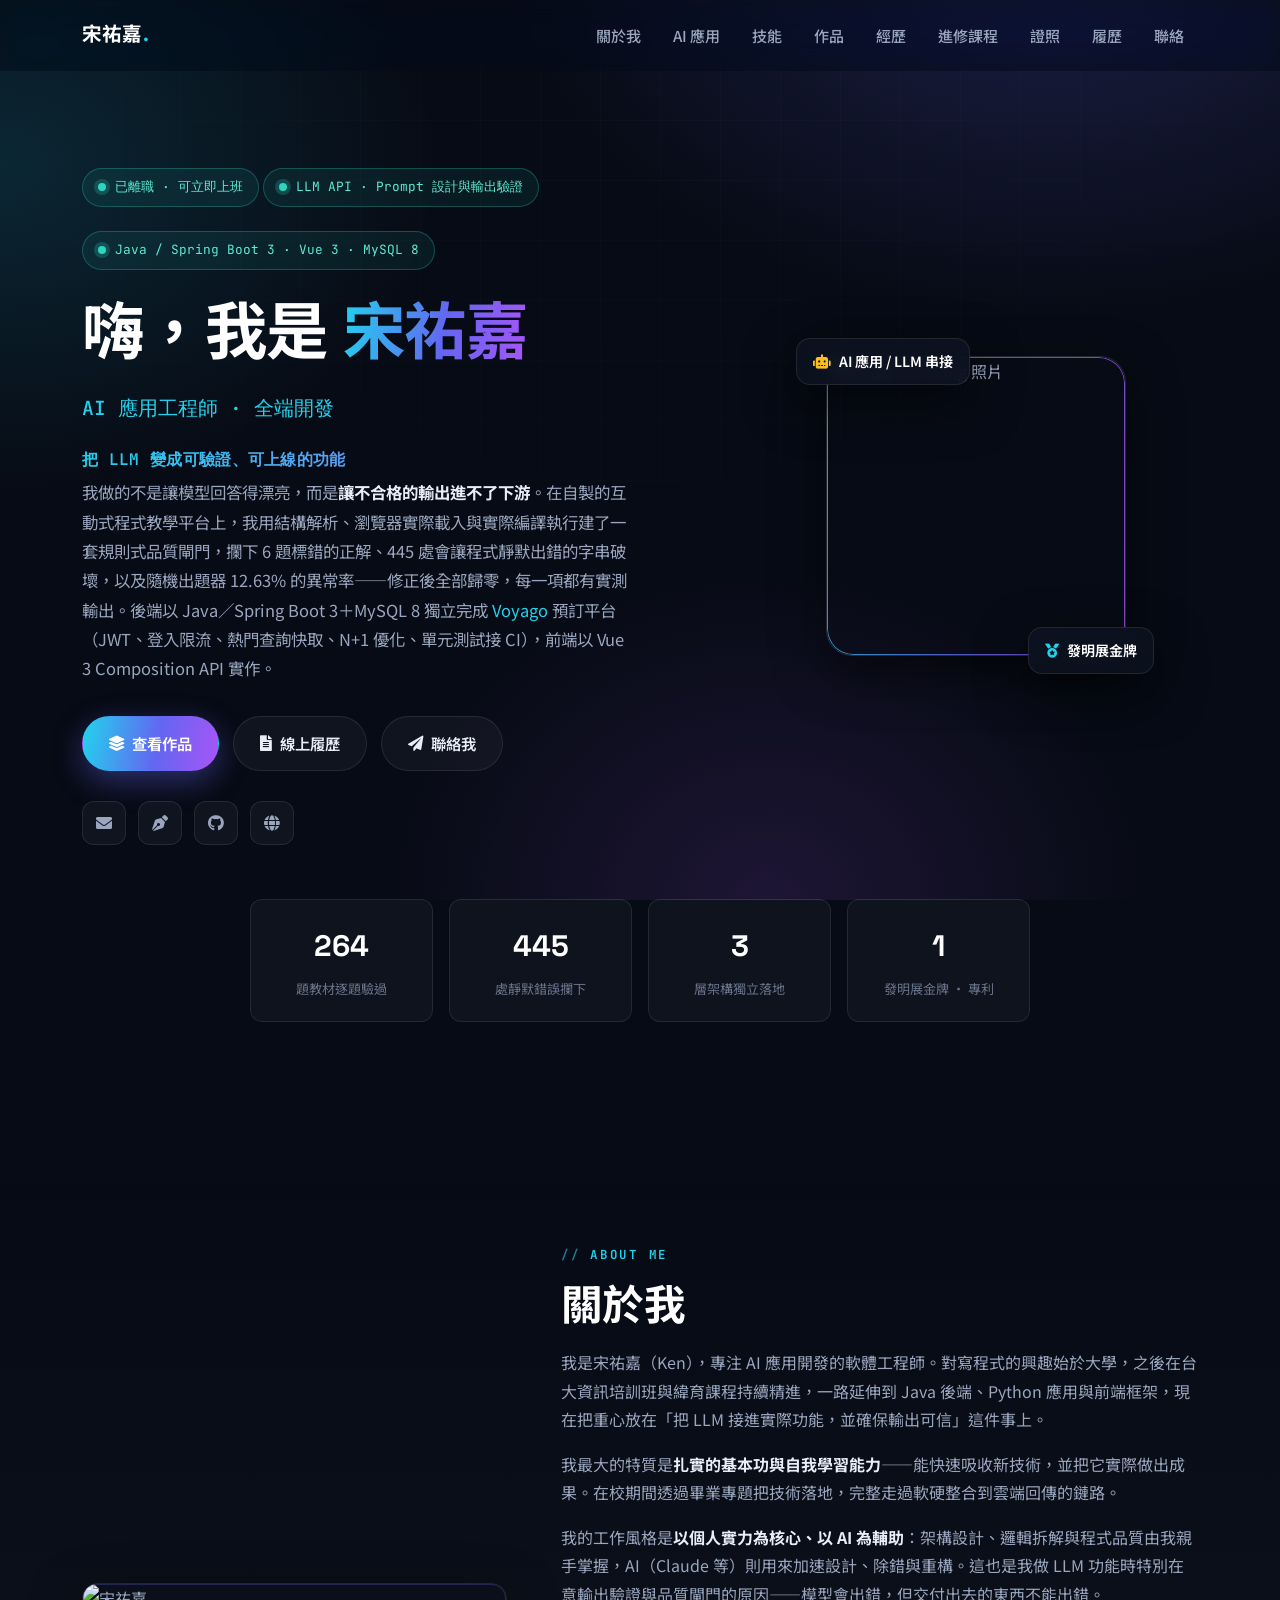
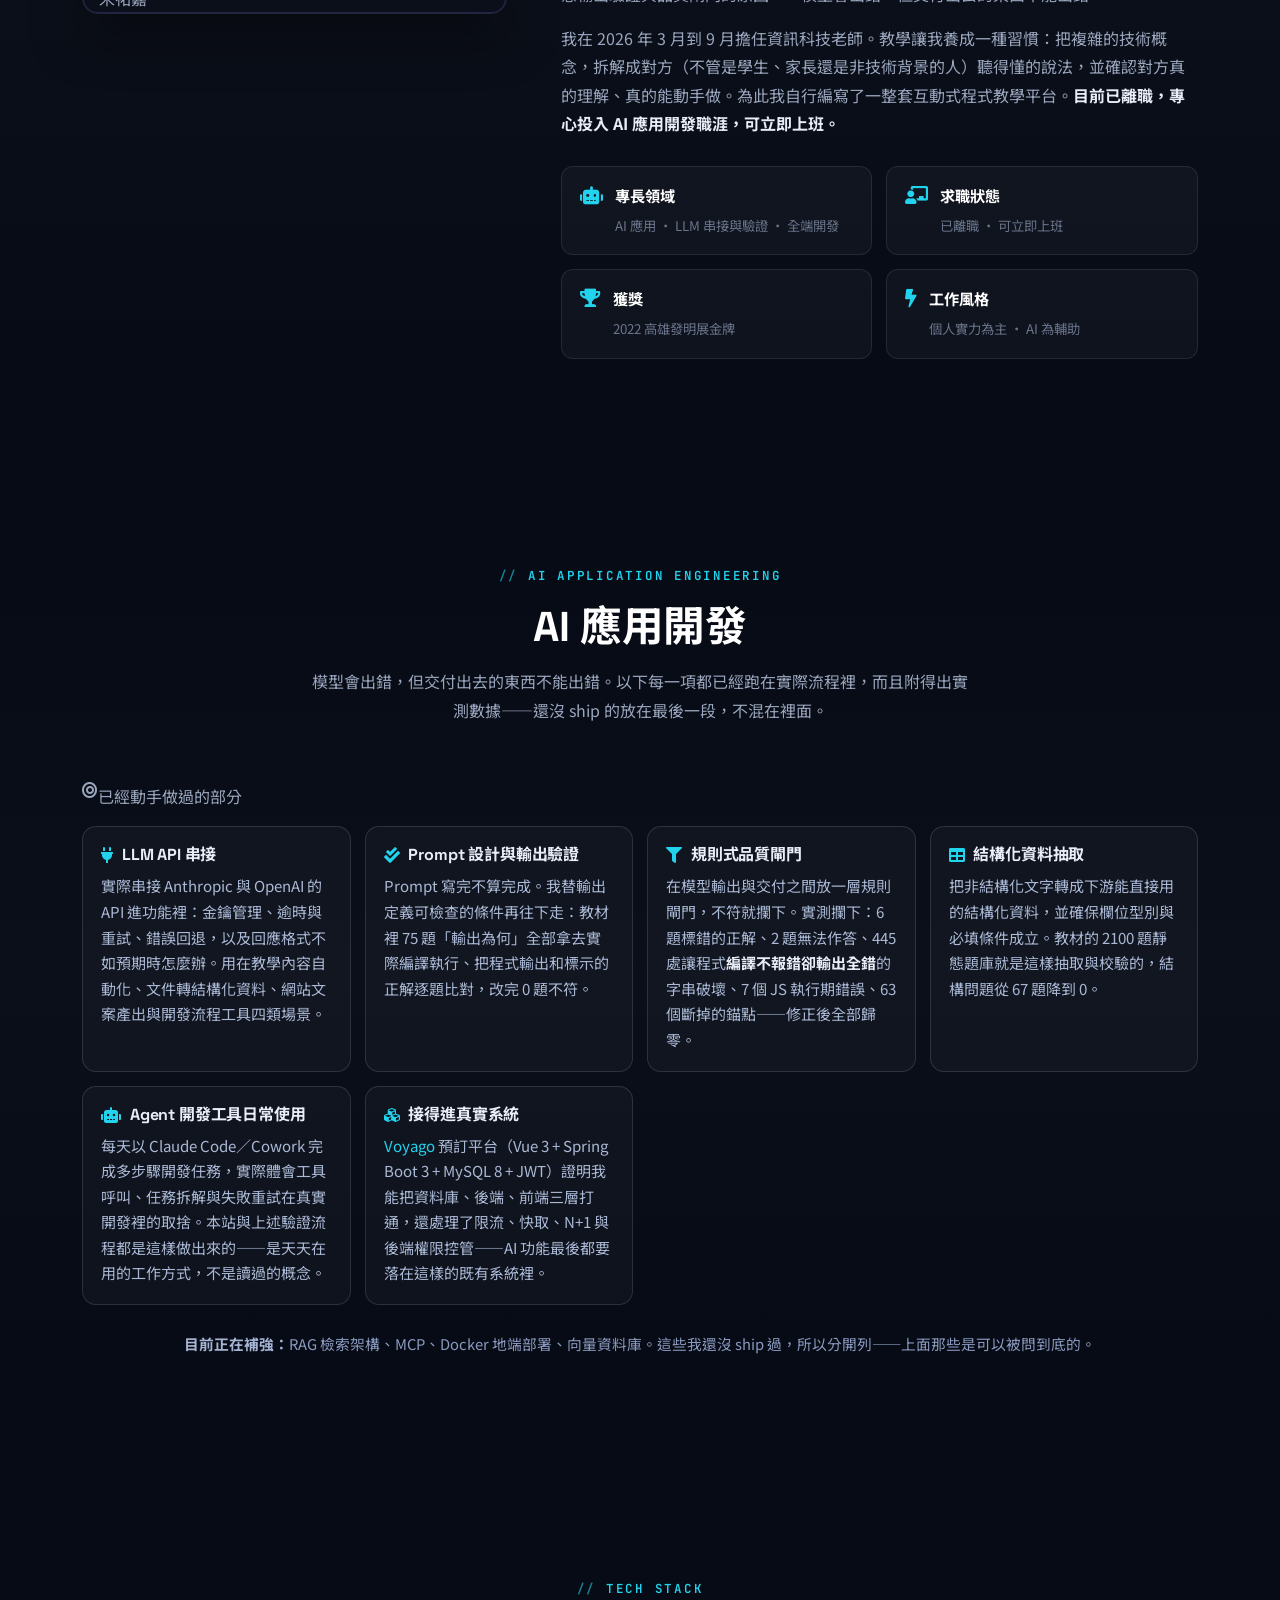
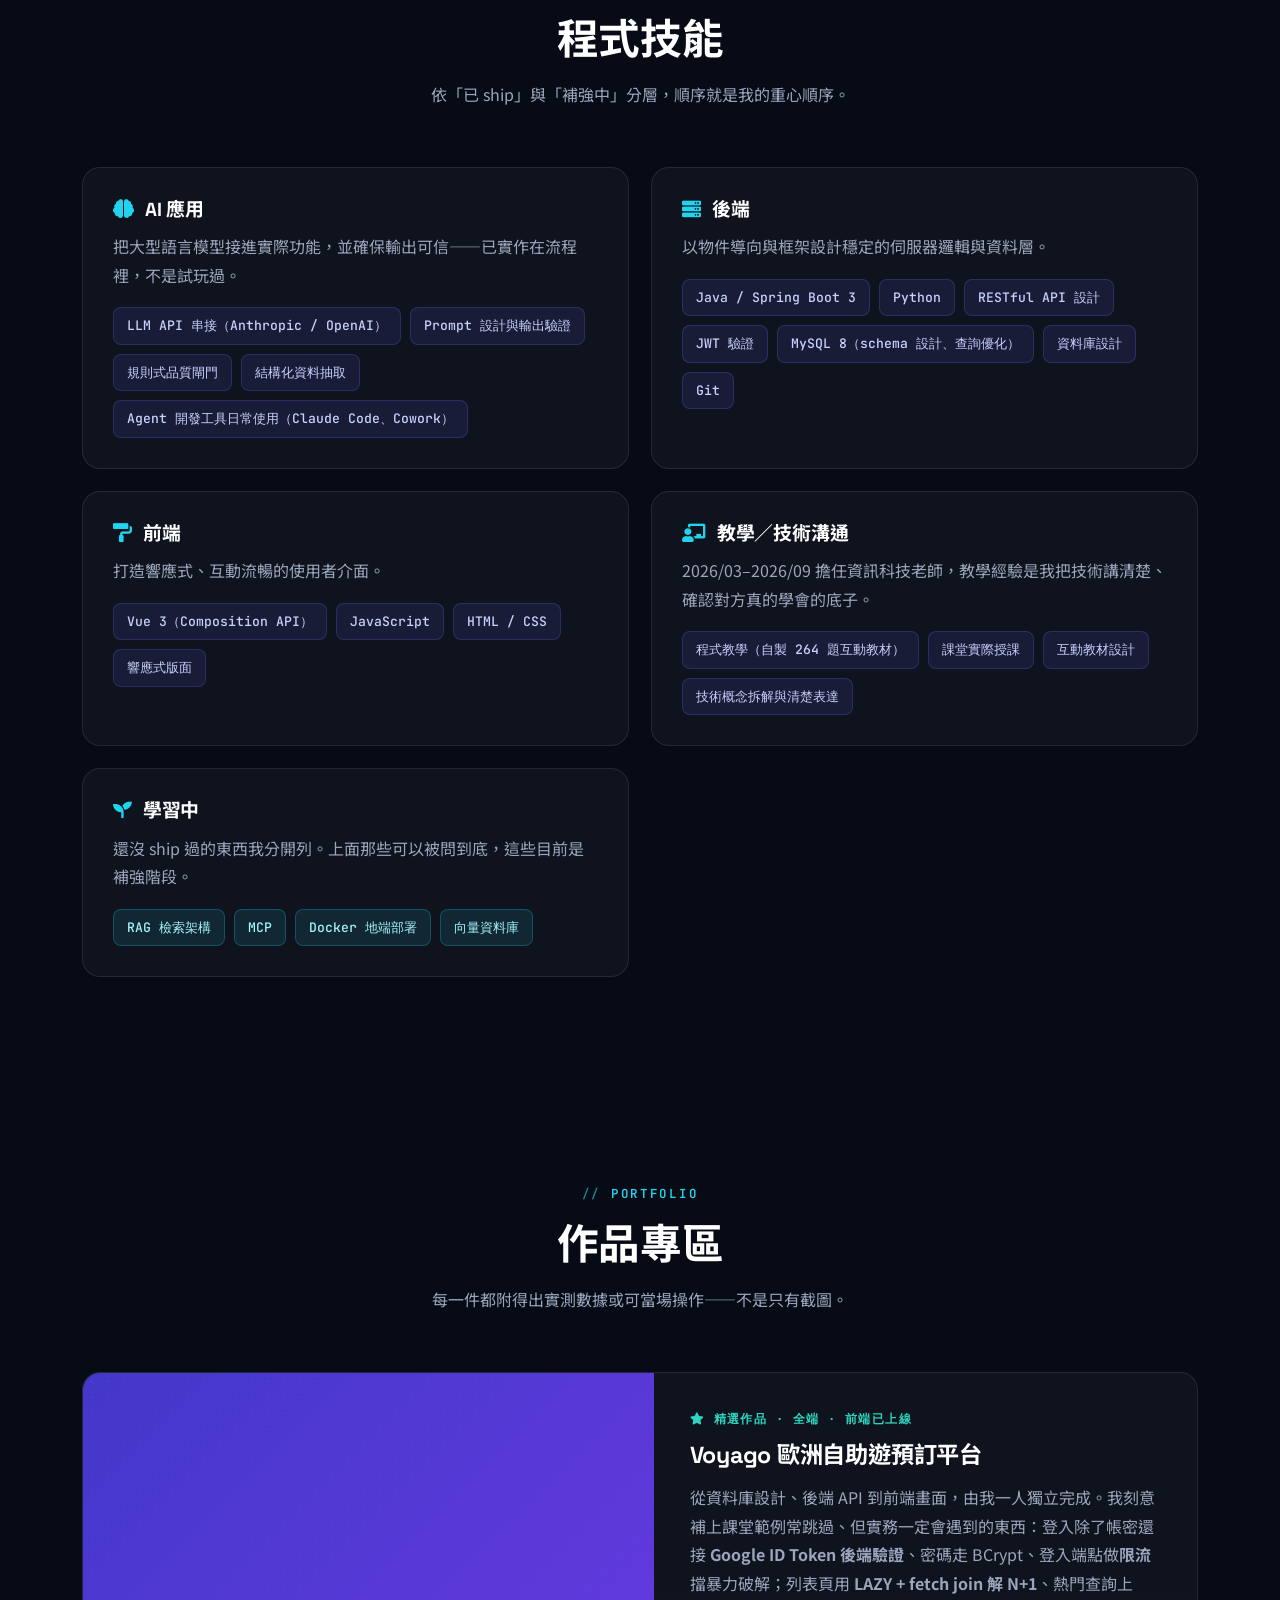
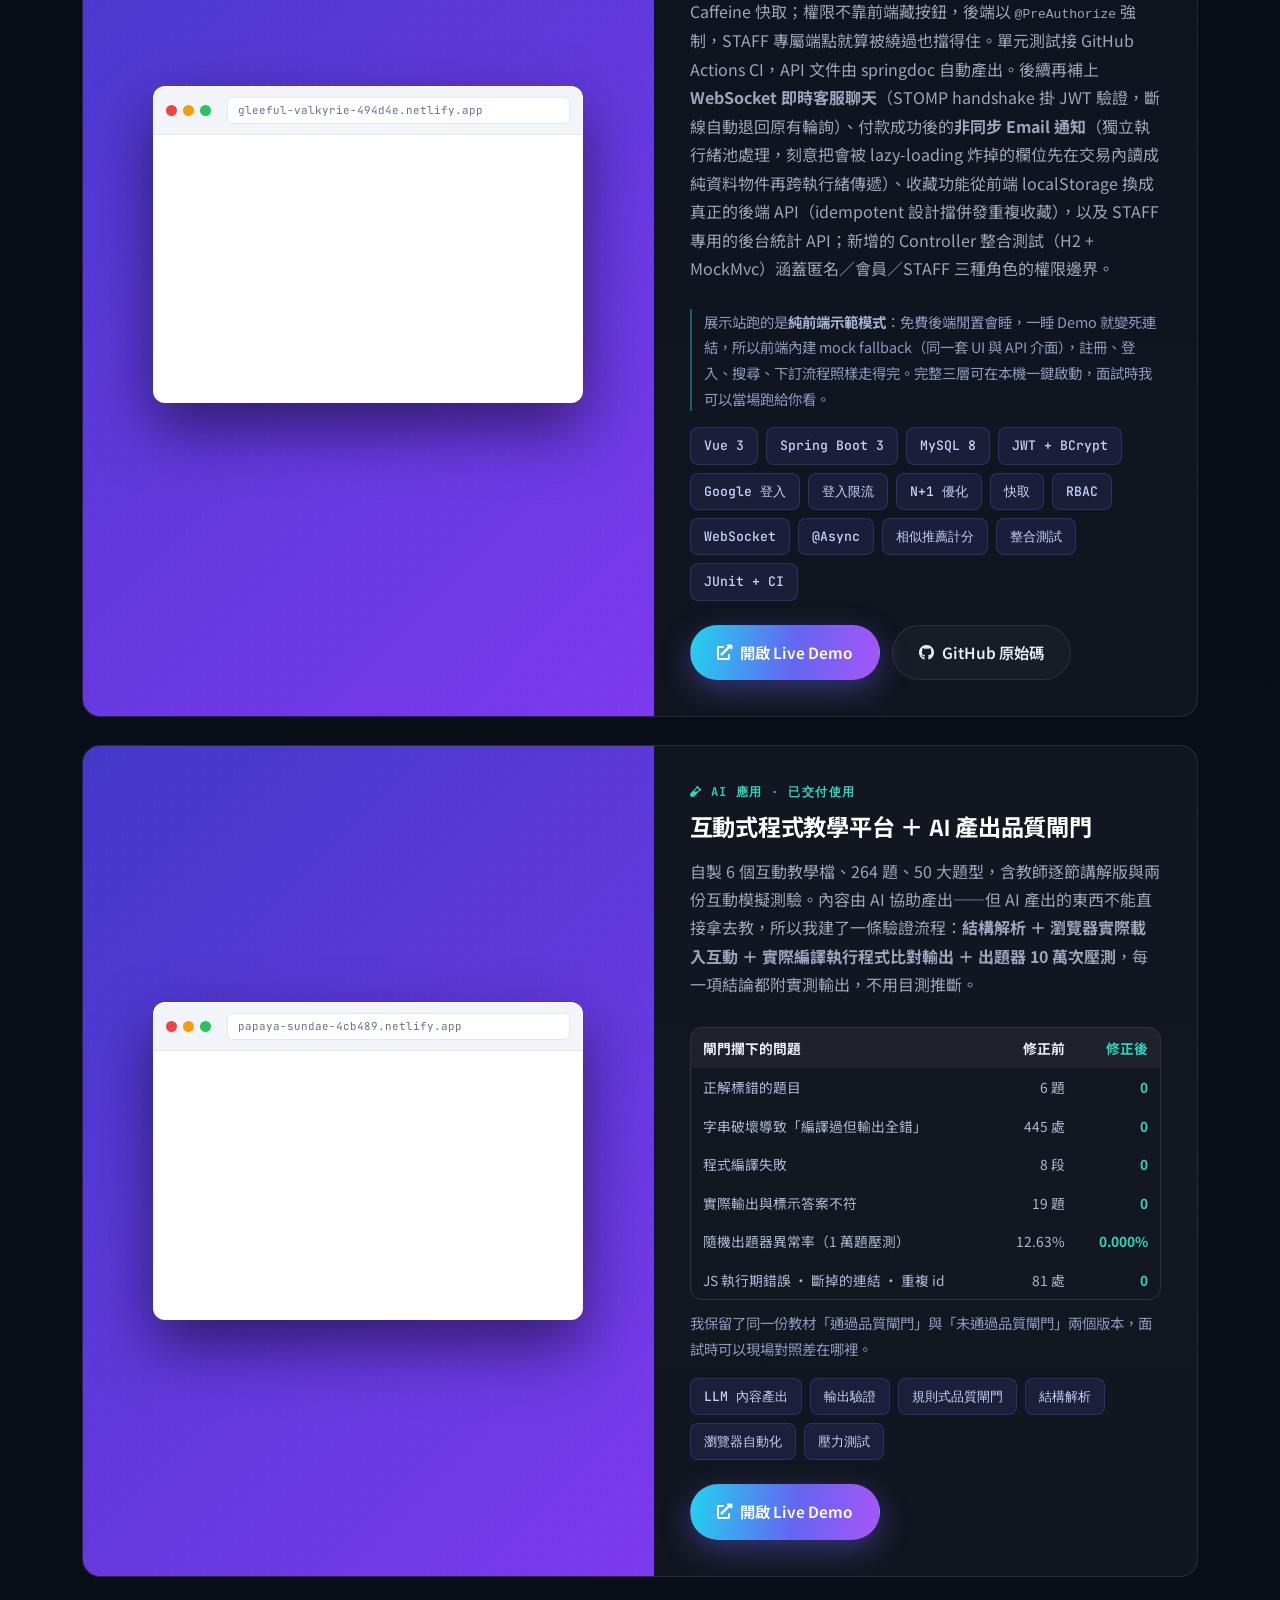
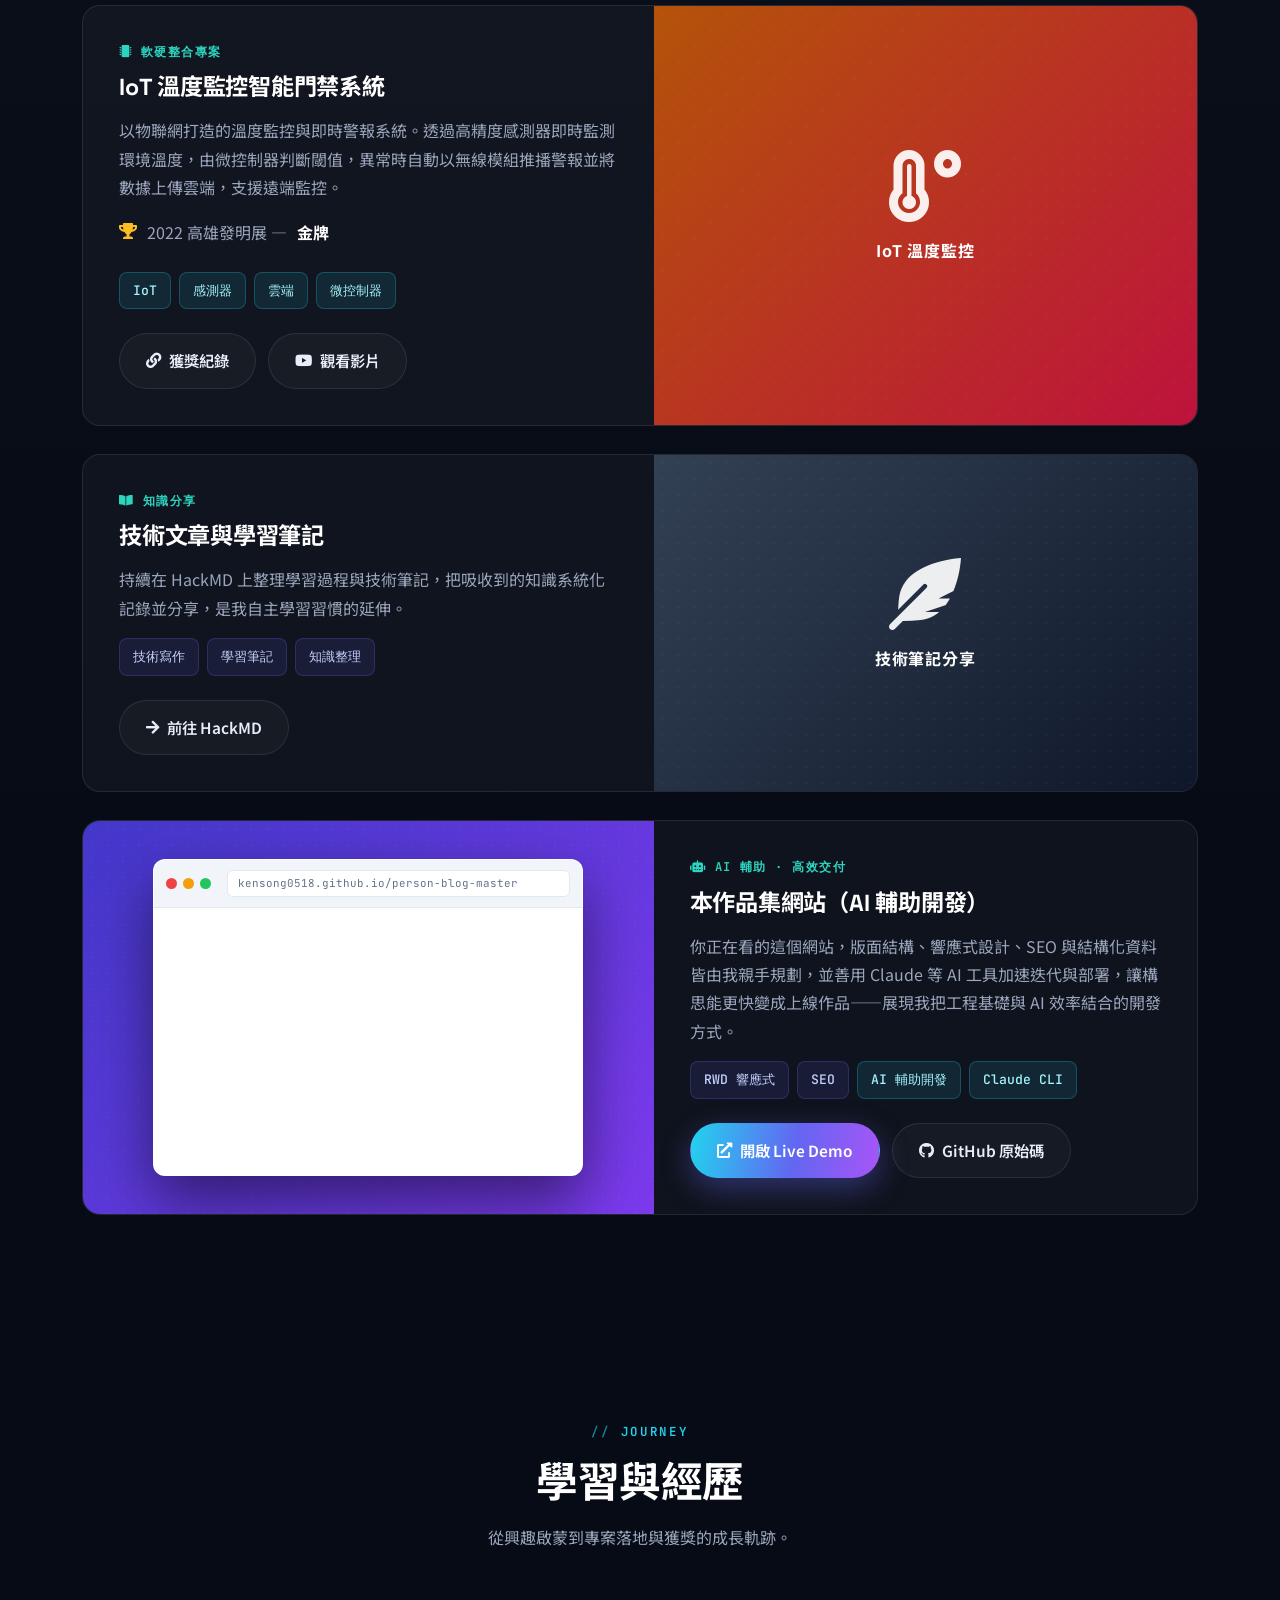
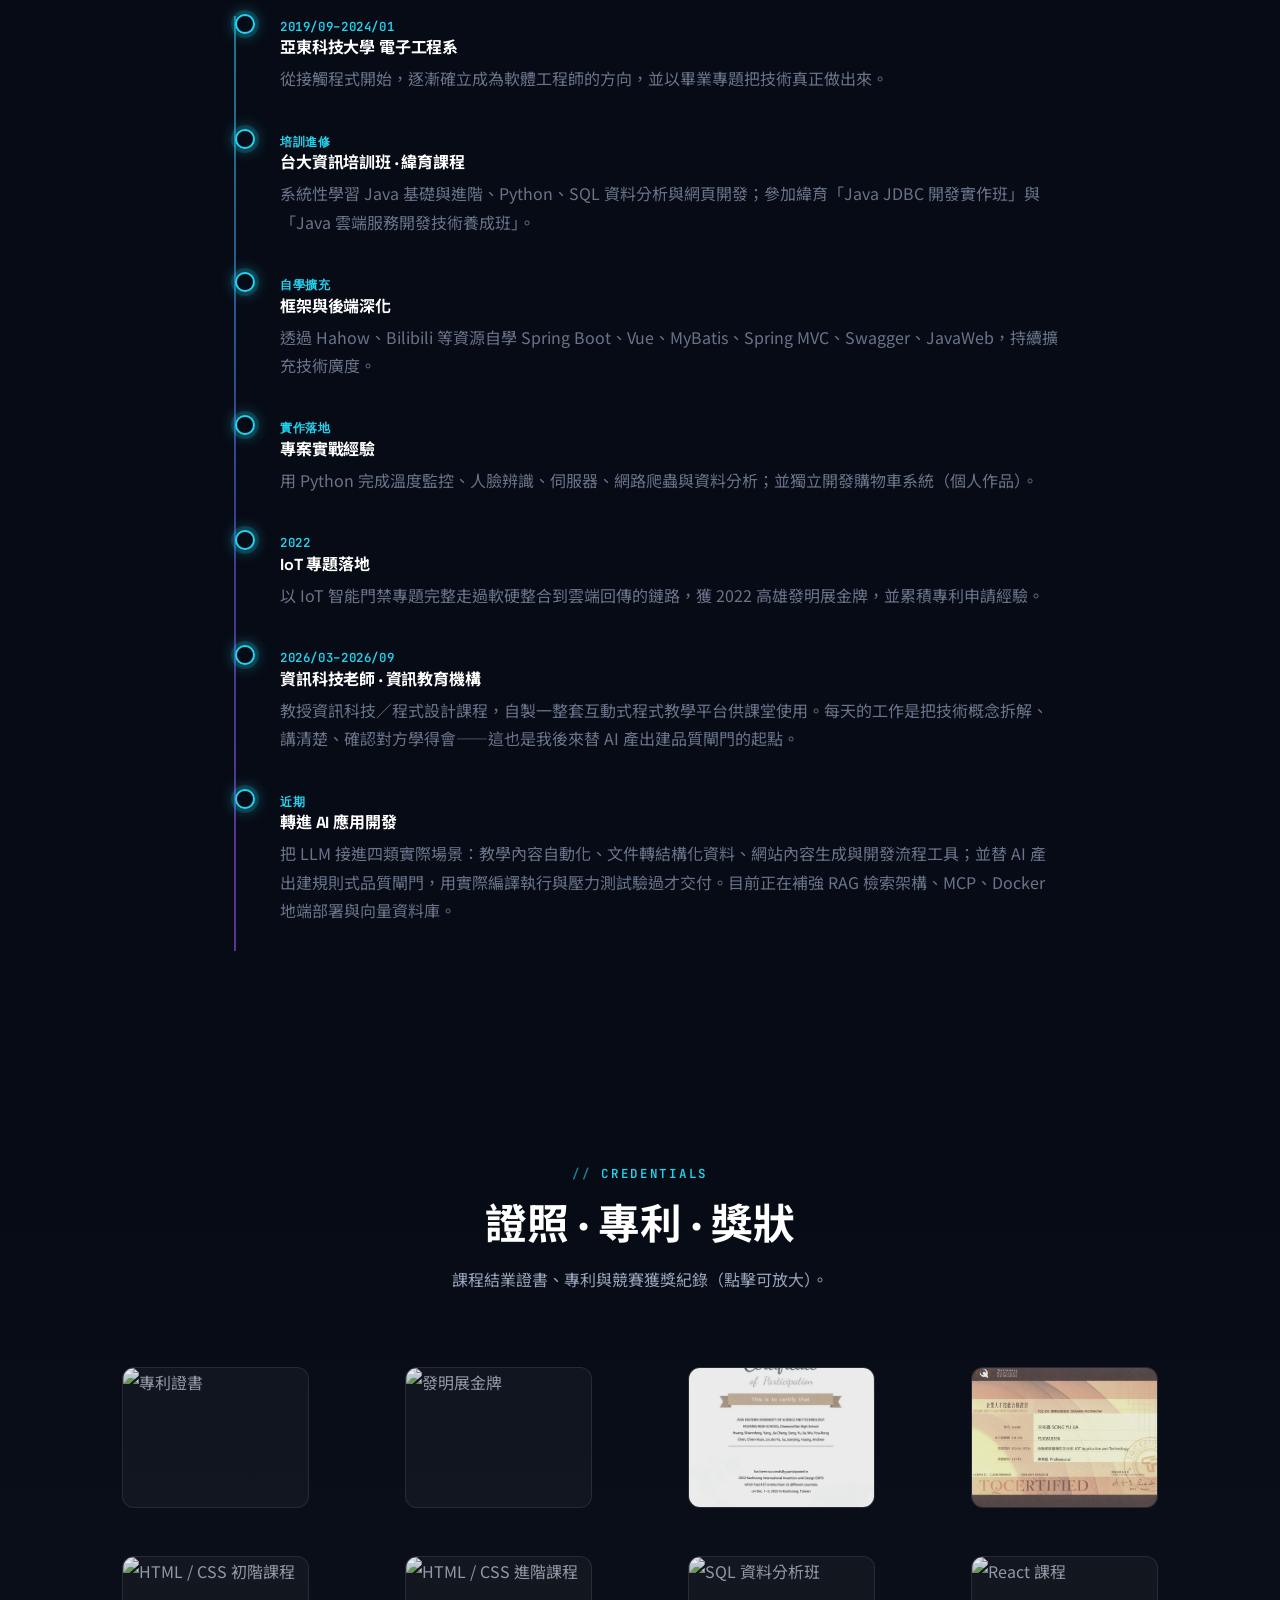
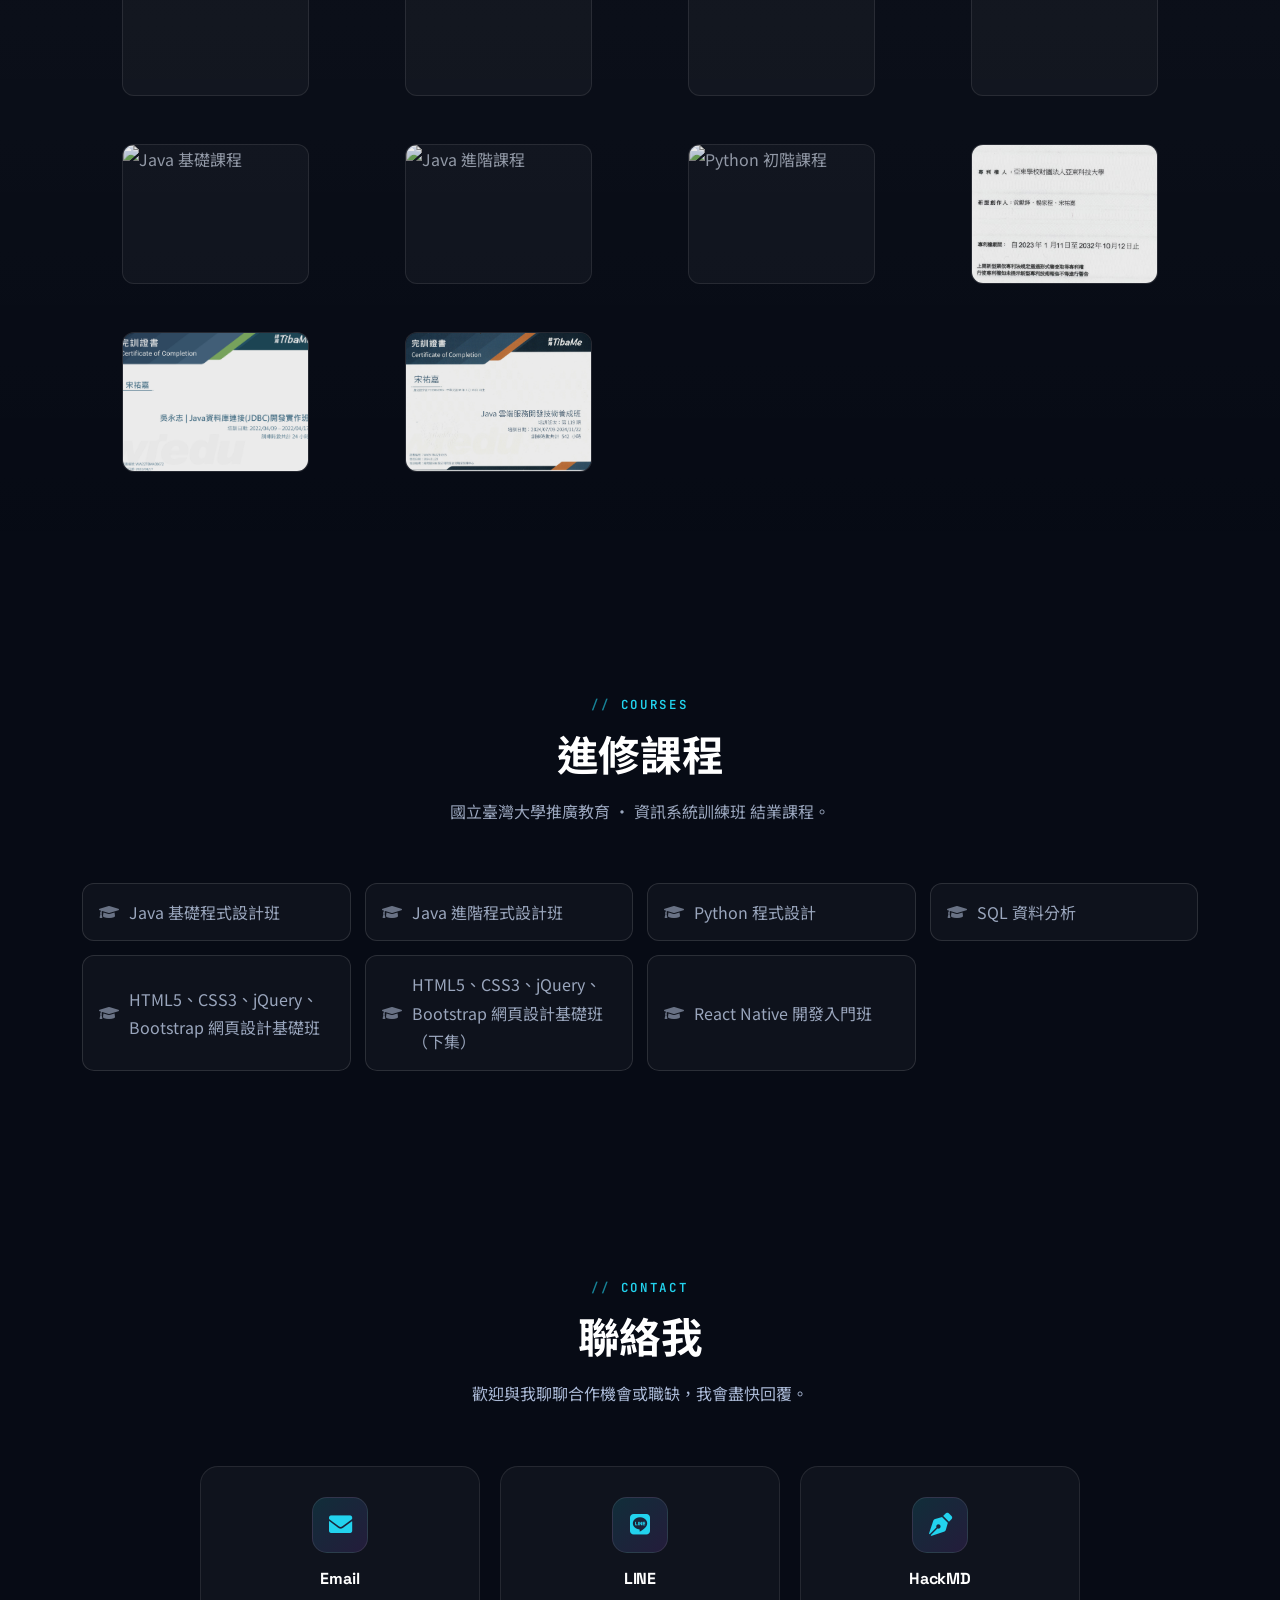
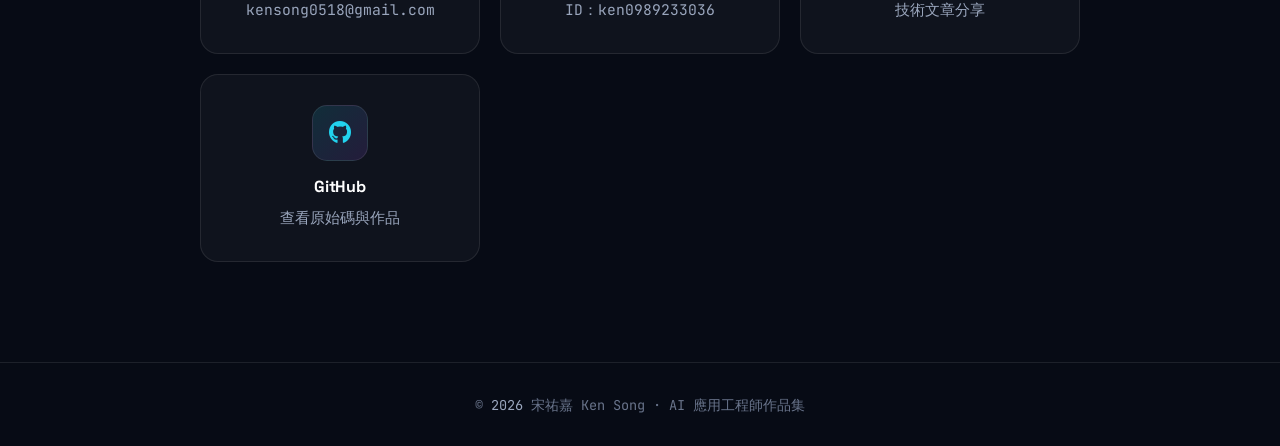
==== commit 03a1c6ef: "移除 AI Agent 區塊結尾的約聊邀請句" ====
--- a/index.html
+++ b/index.html
@@ -189,7 +189,7 @@
                 </div>
             </div>
 
-            <p class="reveal" style="text-align:center;color:#8b9ac0;font-size:.92rem;margin-top:8px;"><b style="color:#a5b4d4;">目前正在補強：</b>RAG 檢索架構、MCP、Docker 地端部署、向量資料庫。這些我還沒 ship 過，所以分開列——上面那些是可以被問到底的。歡迎直接約時間聊聊，我可以當場展示作品集與 Demo。</p>
+            <p class="reveal" style="text-align:center;color:#8b9ac0;font-size:.92rem;margin-top:8px;"><b style="color:#a5b4d4;">目前正在補強：</b>RAG 檢索架構、MCP、Docker 地端部署、向量資料庫。這些我還沒 ship 過，所以分開列——上面那些是可以被問到底的。</p>
         </div>
     </section>
 
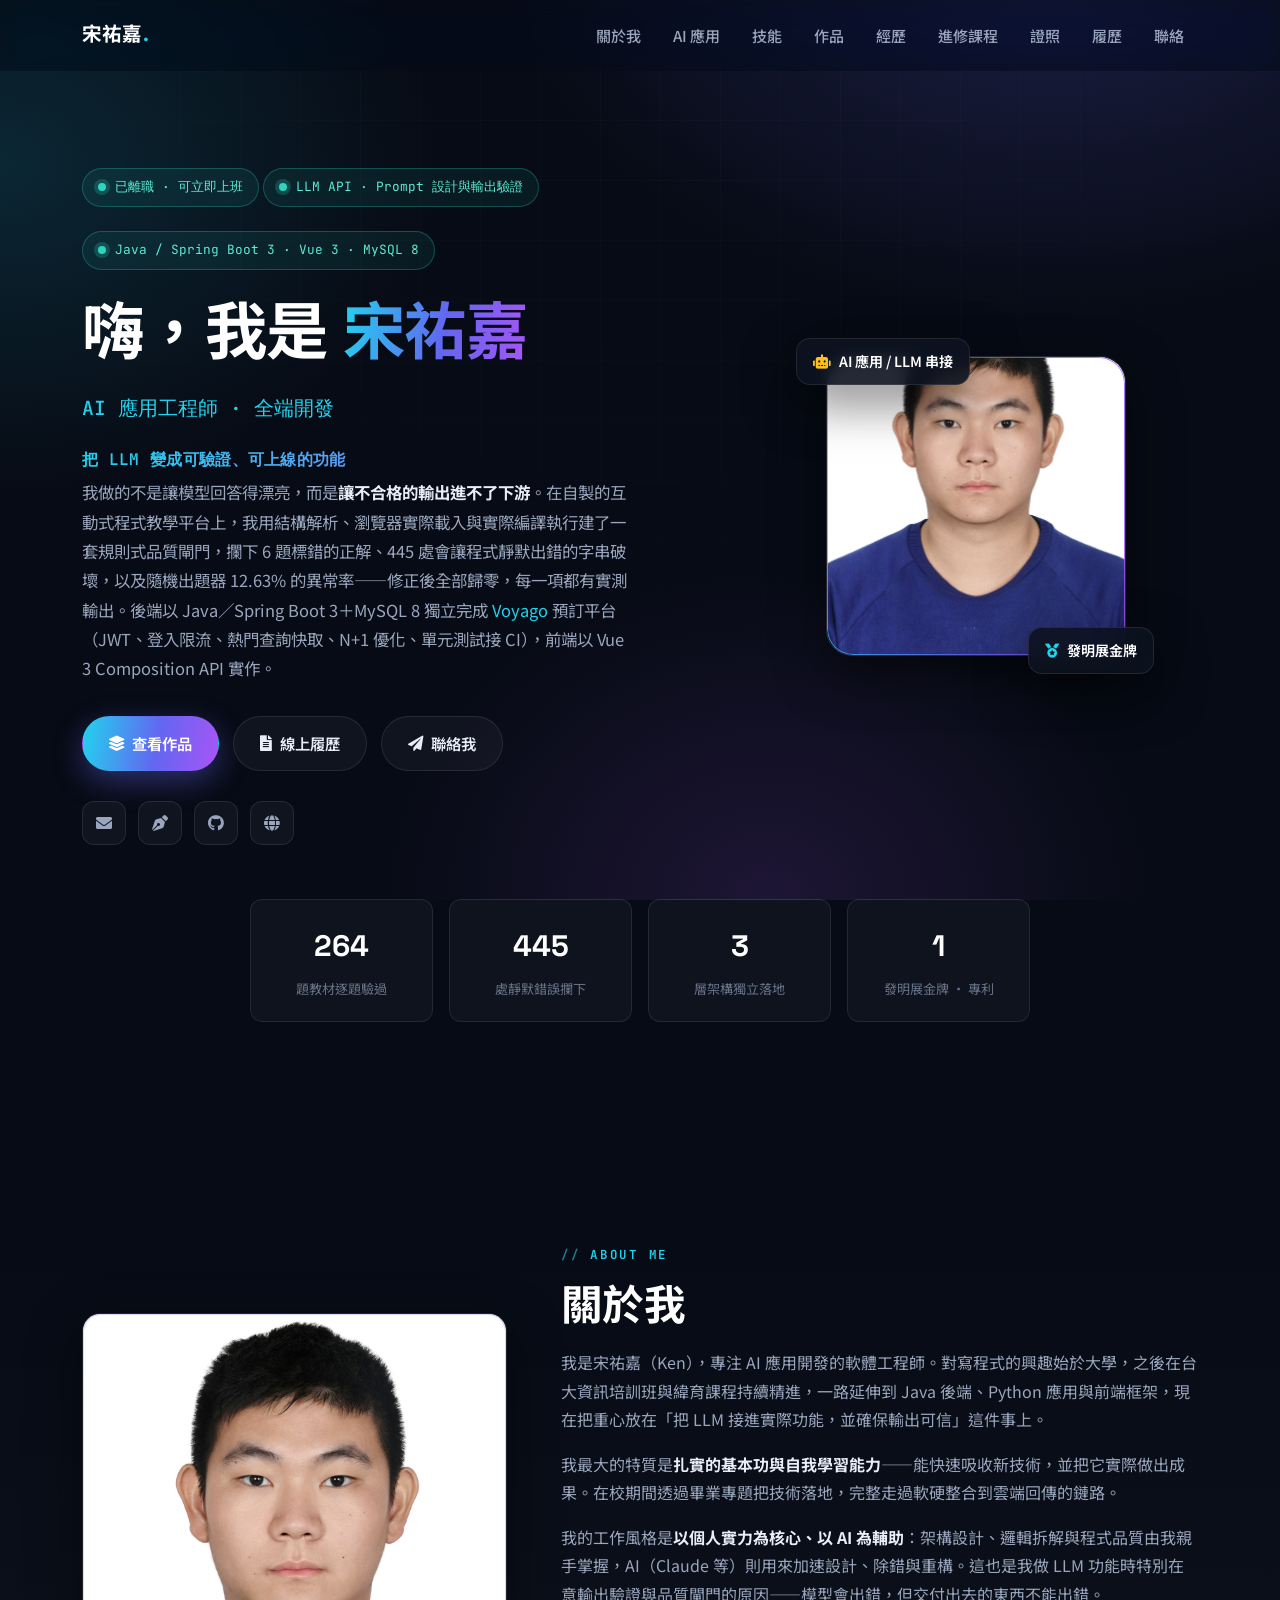
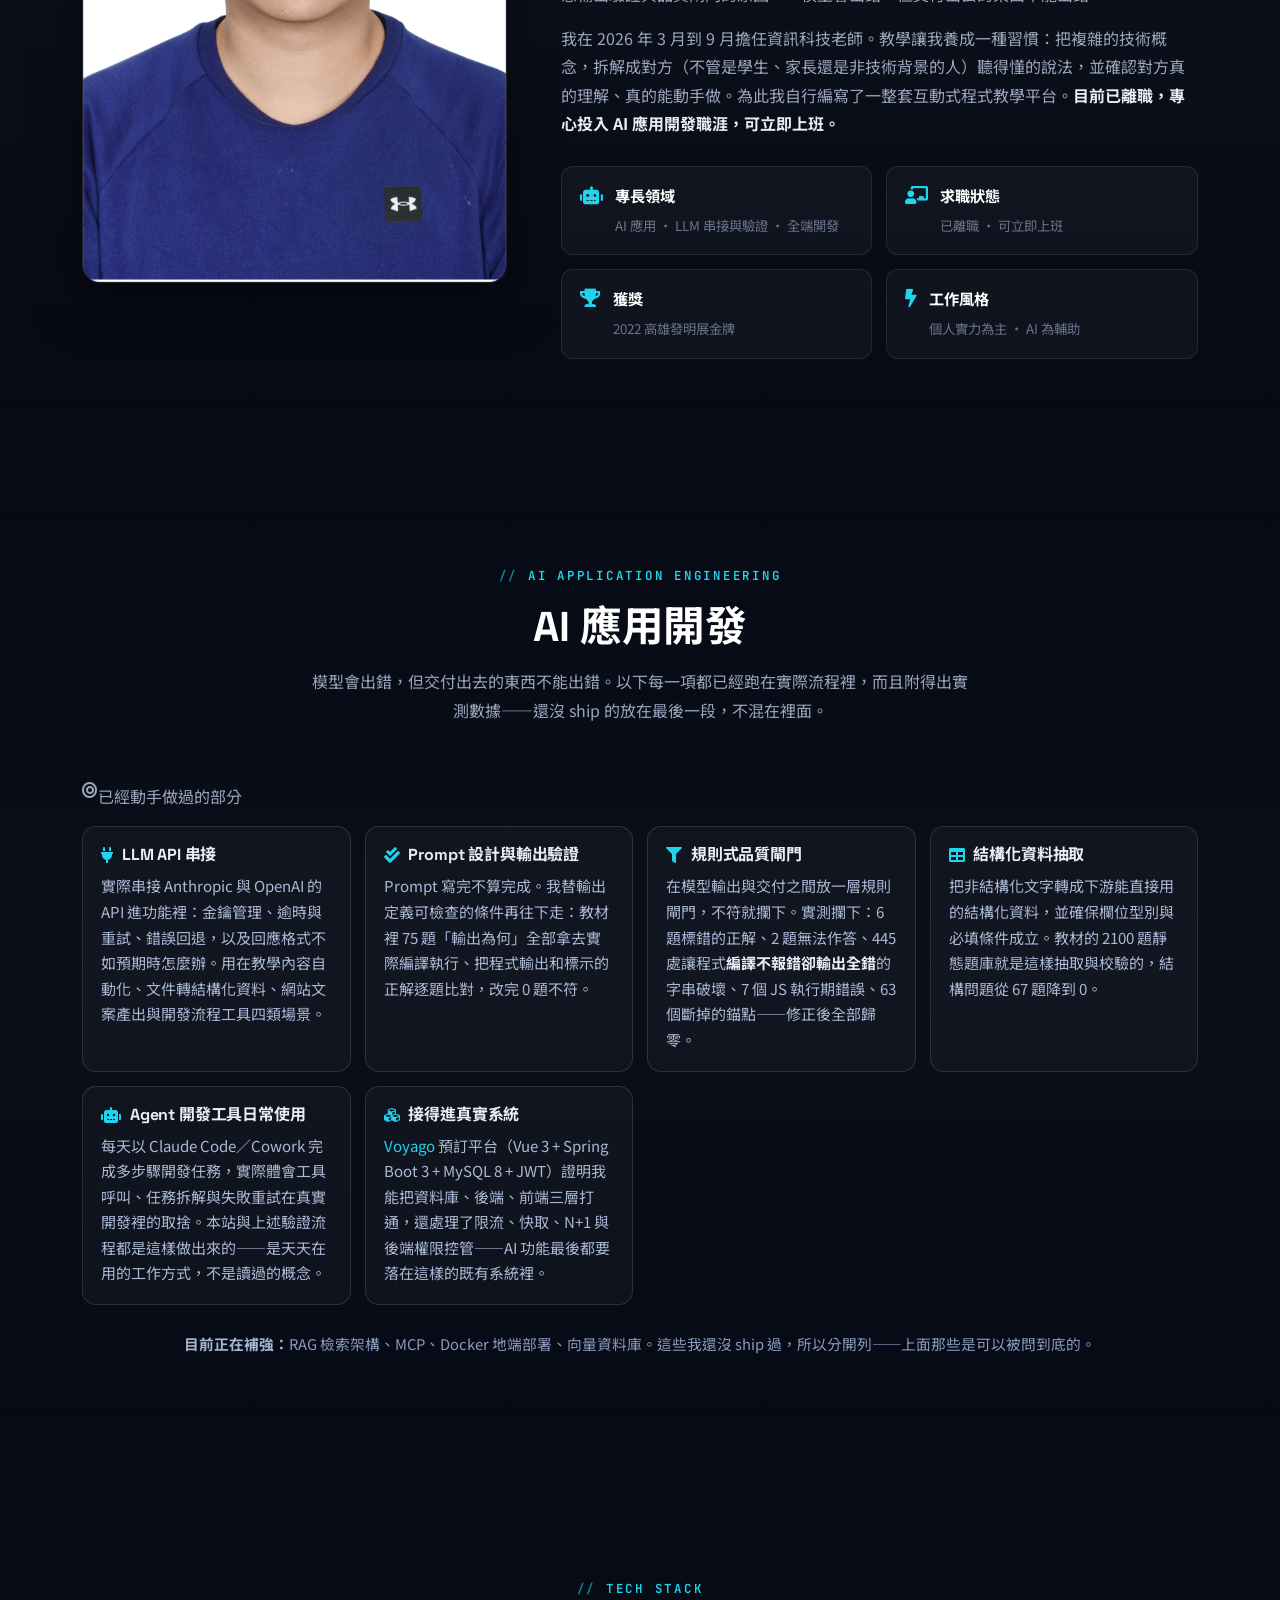
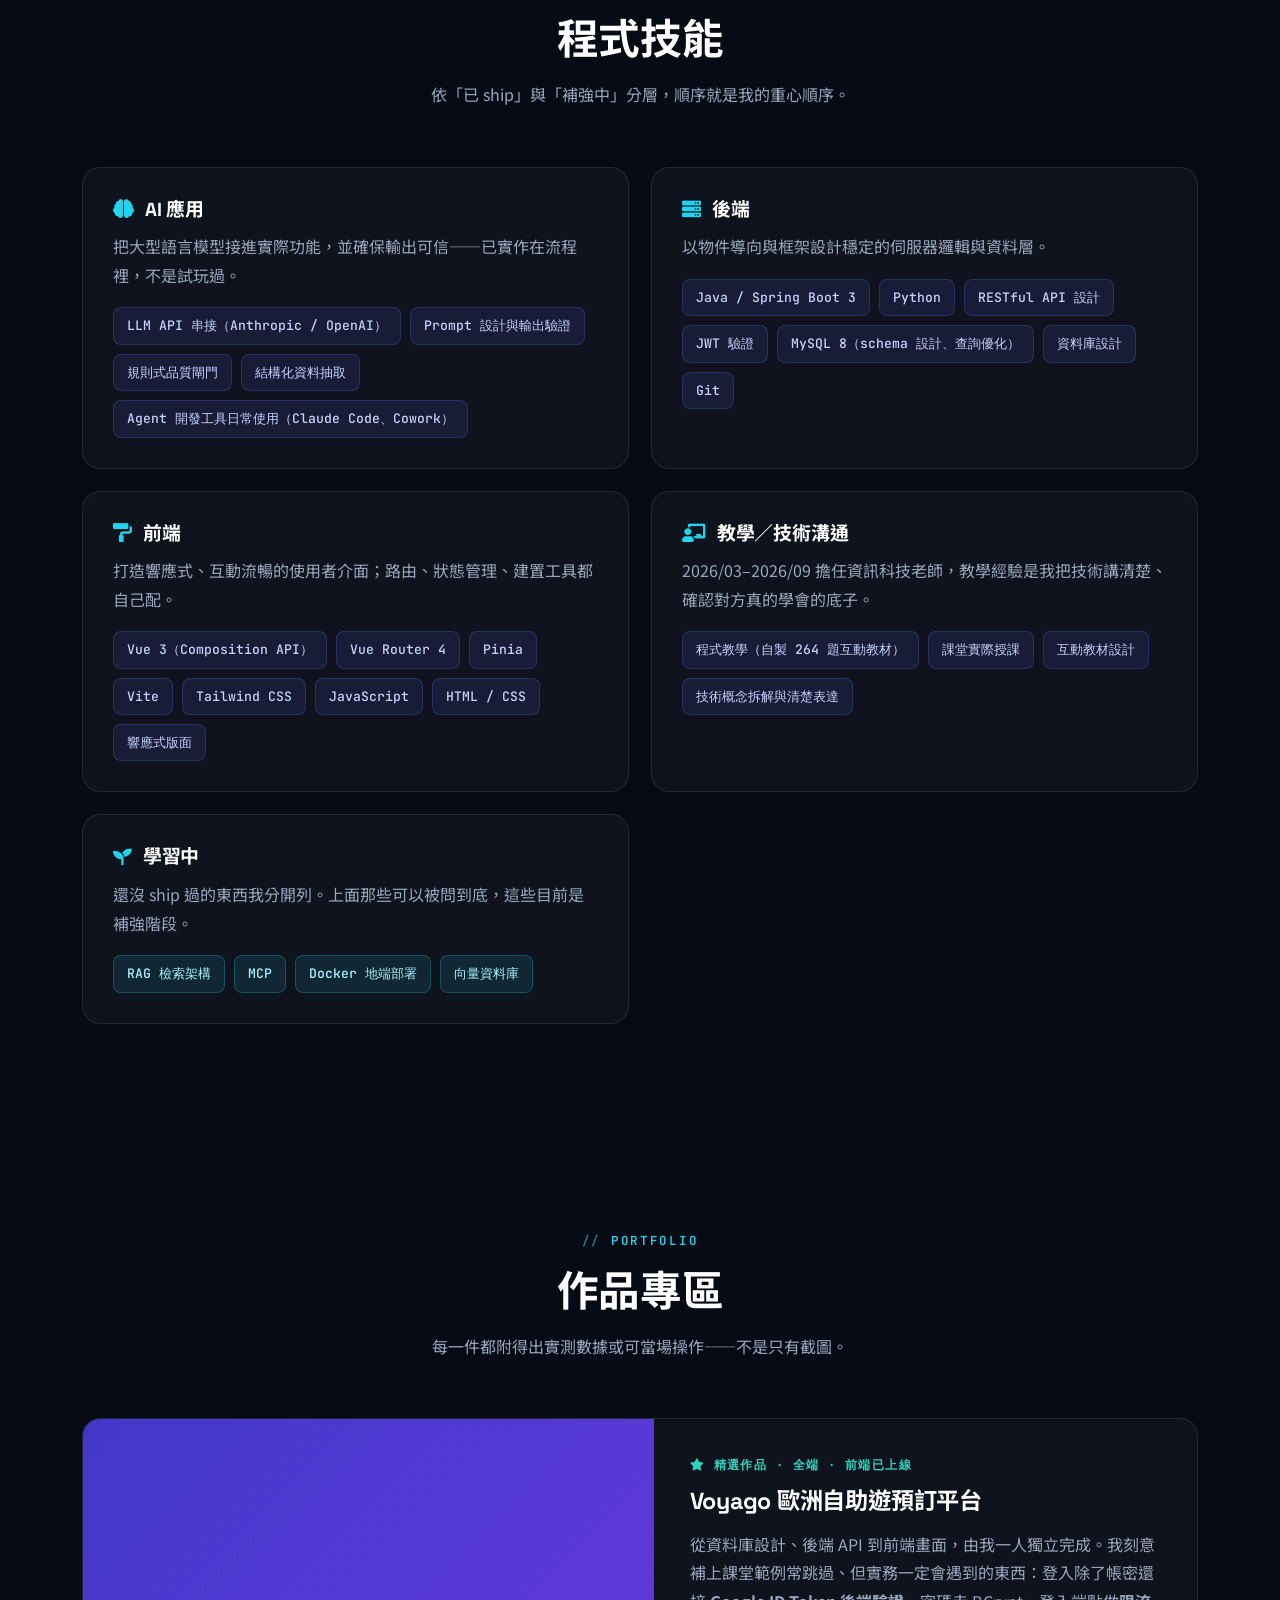
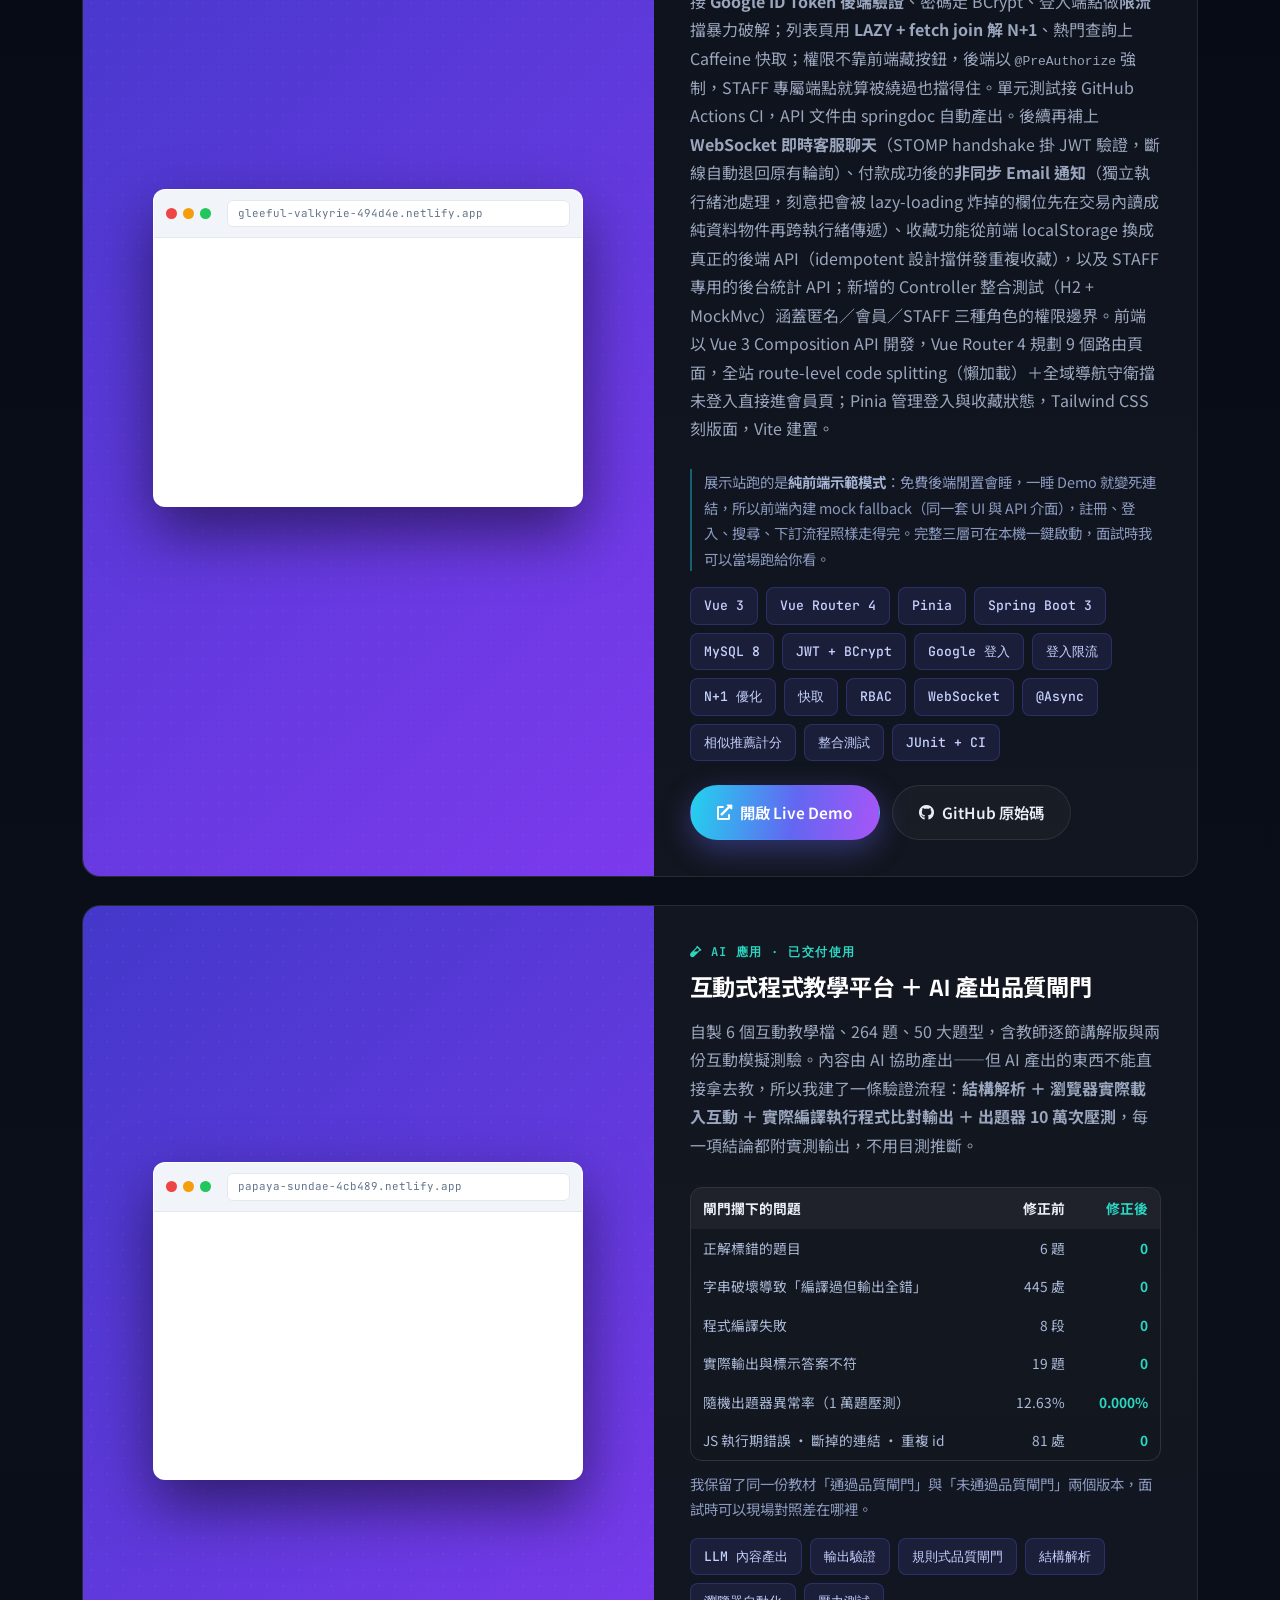
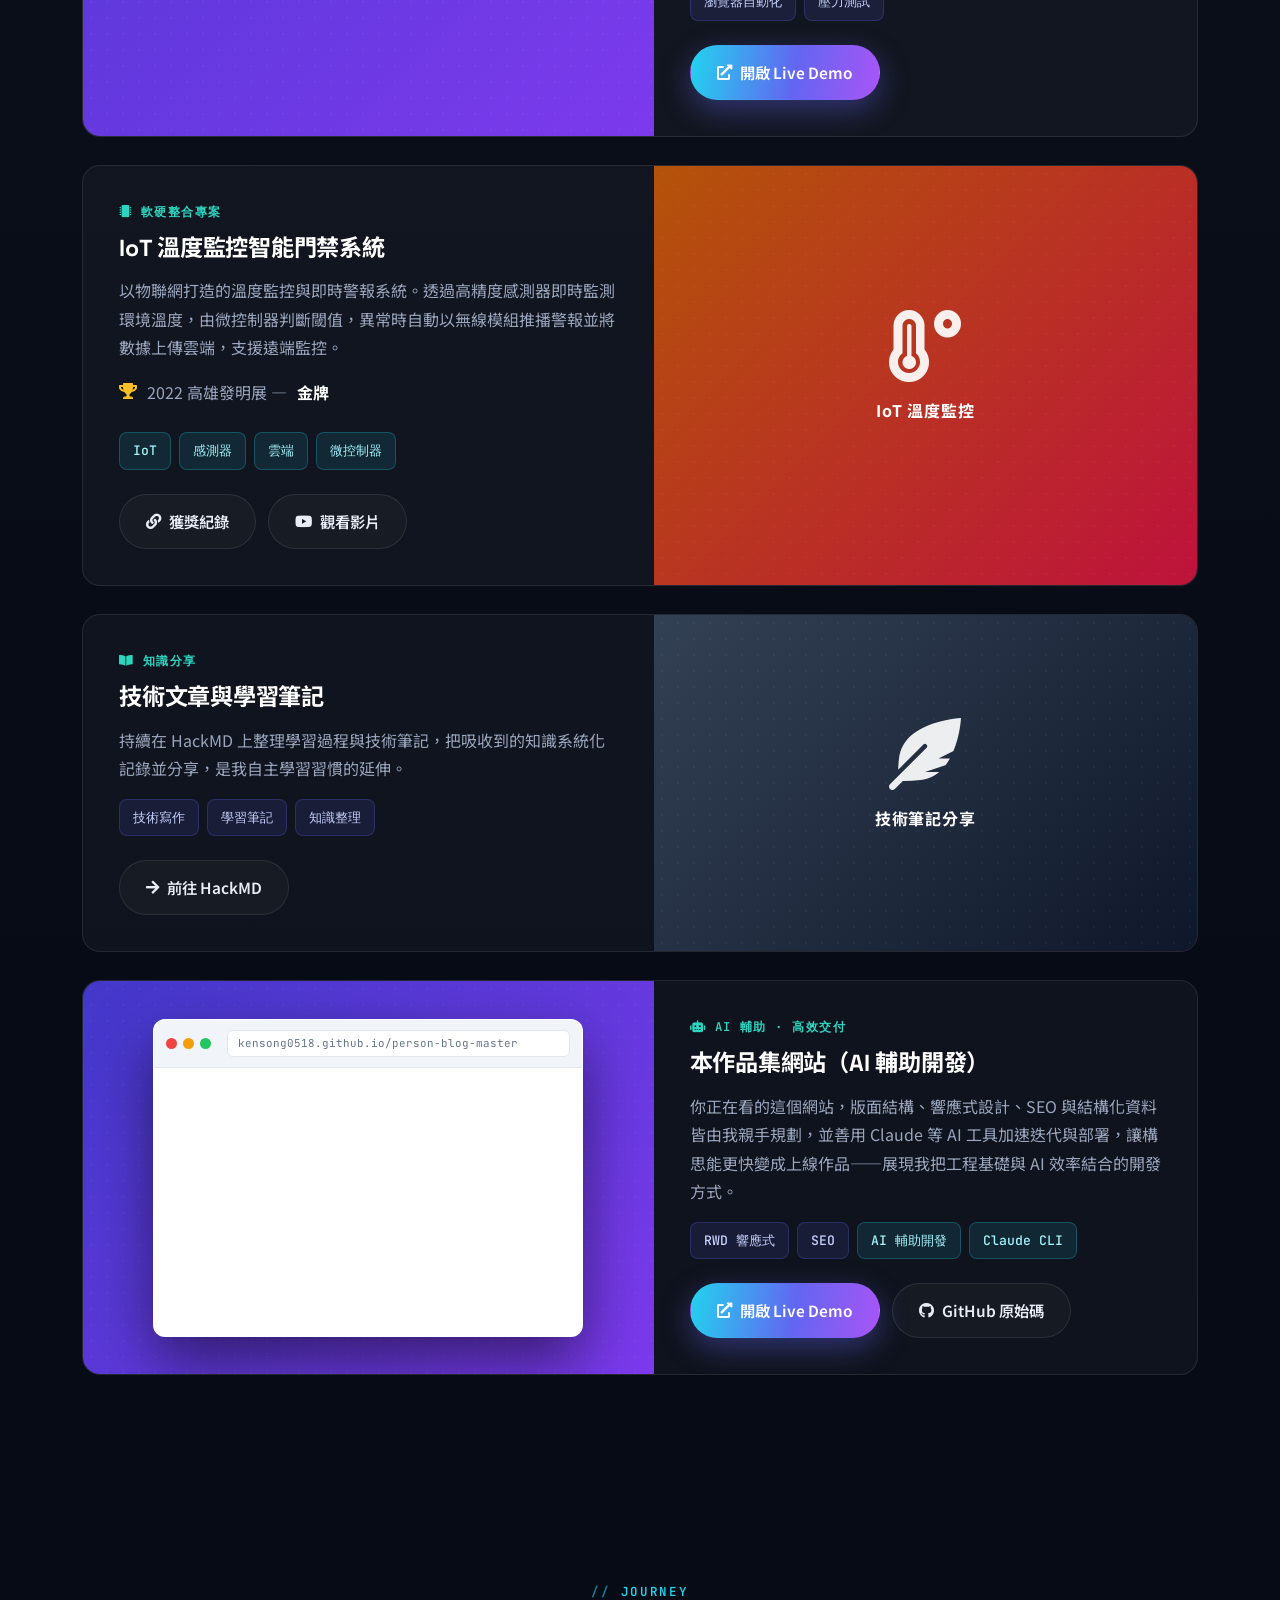
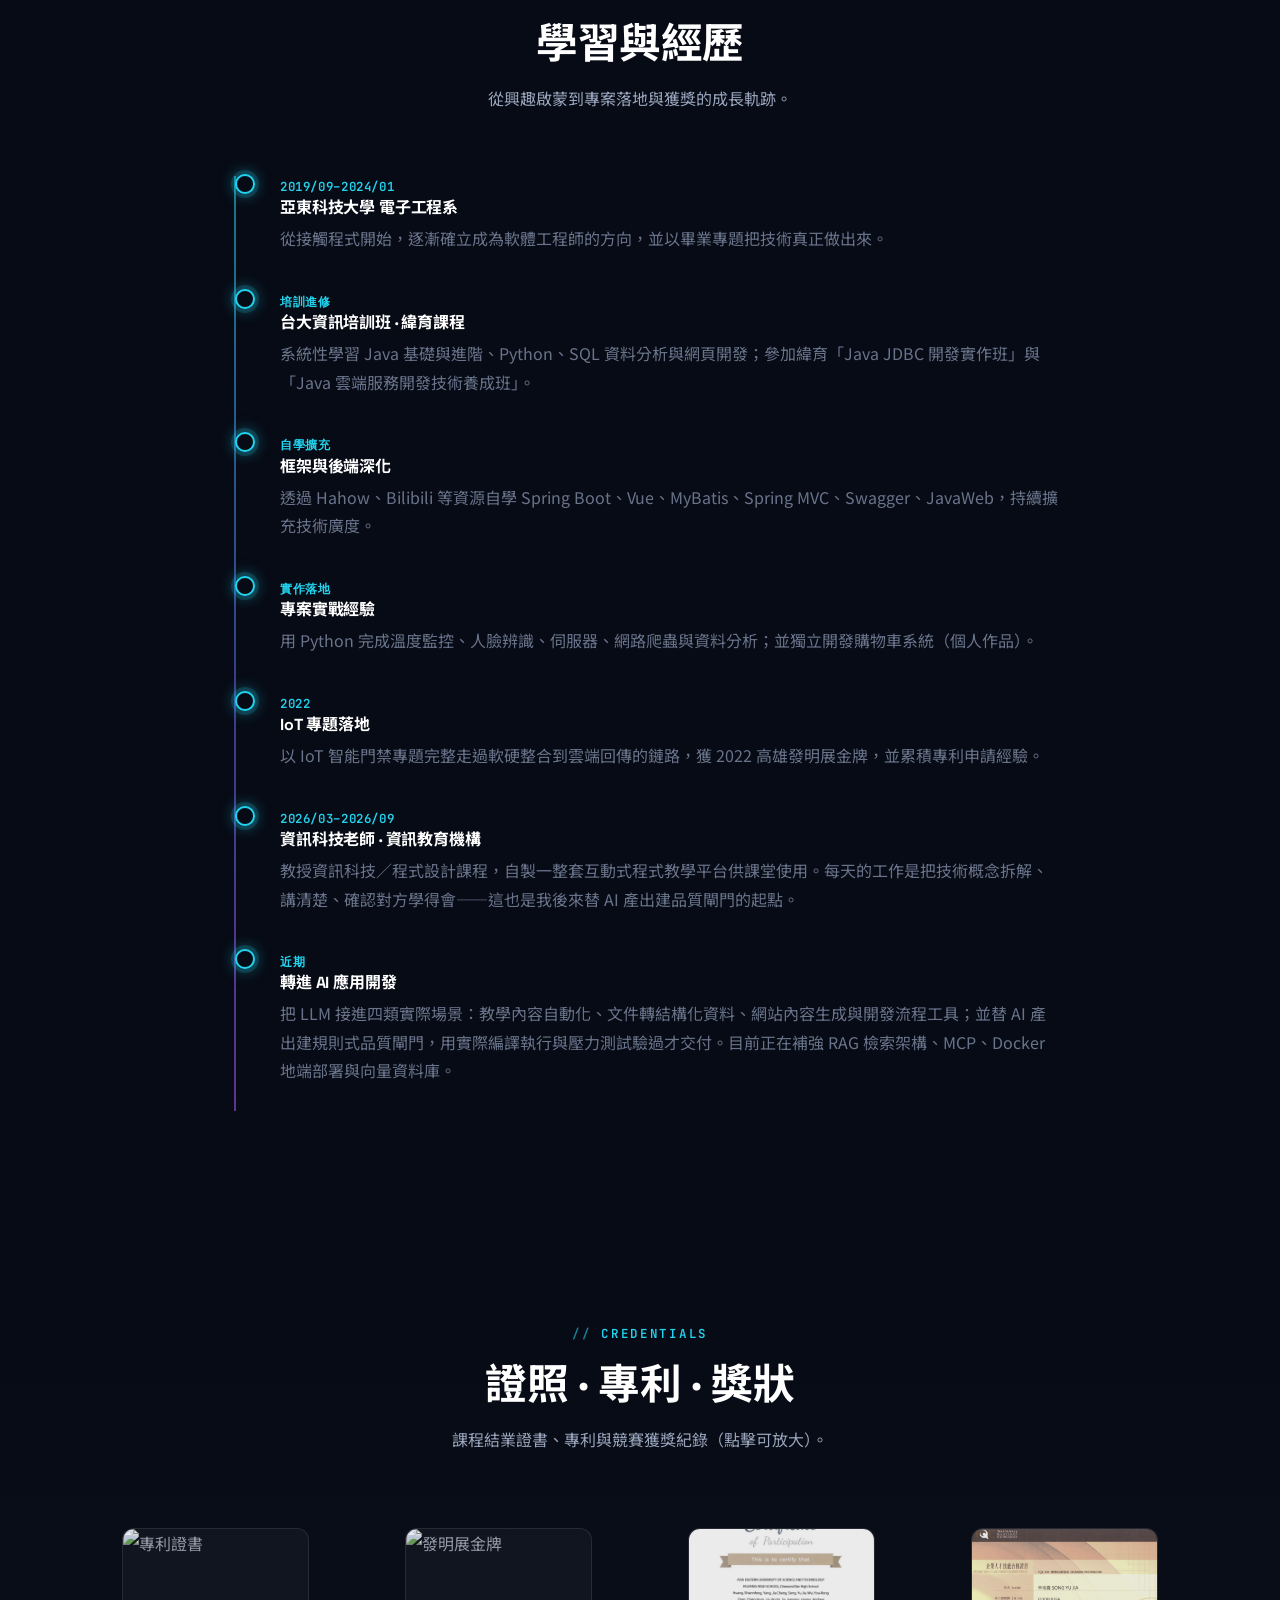
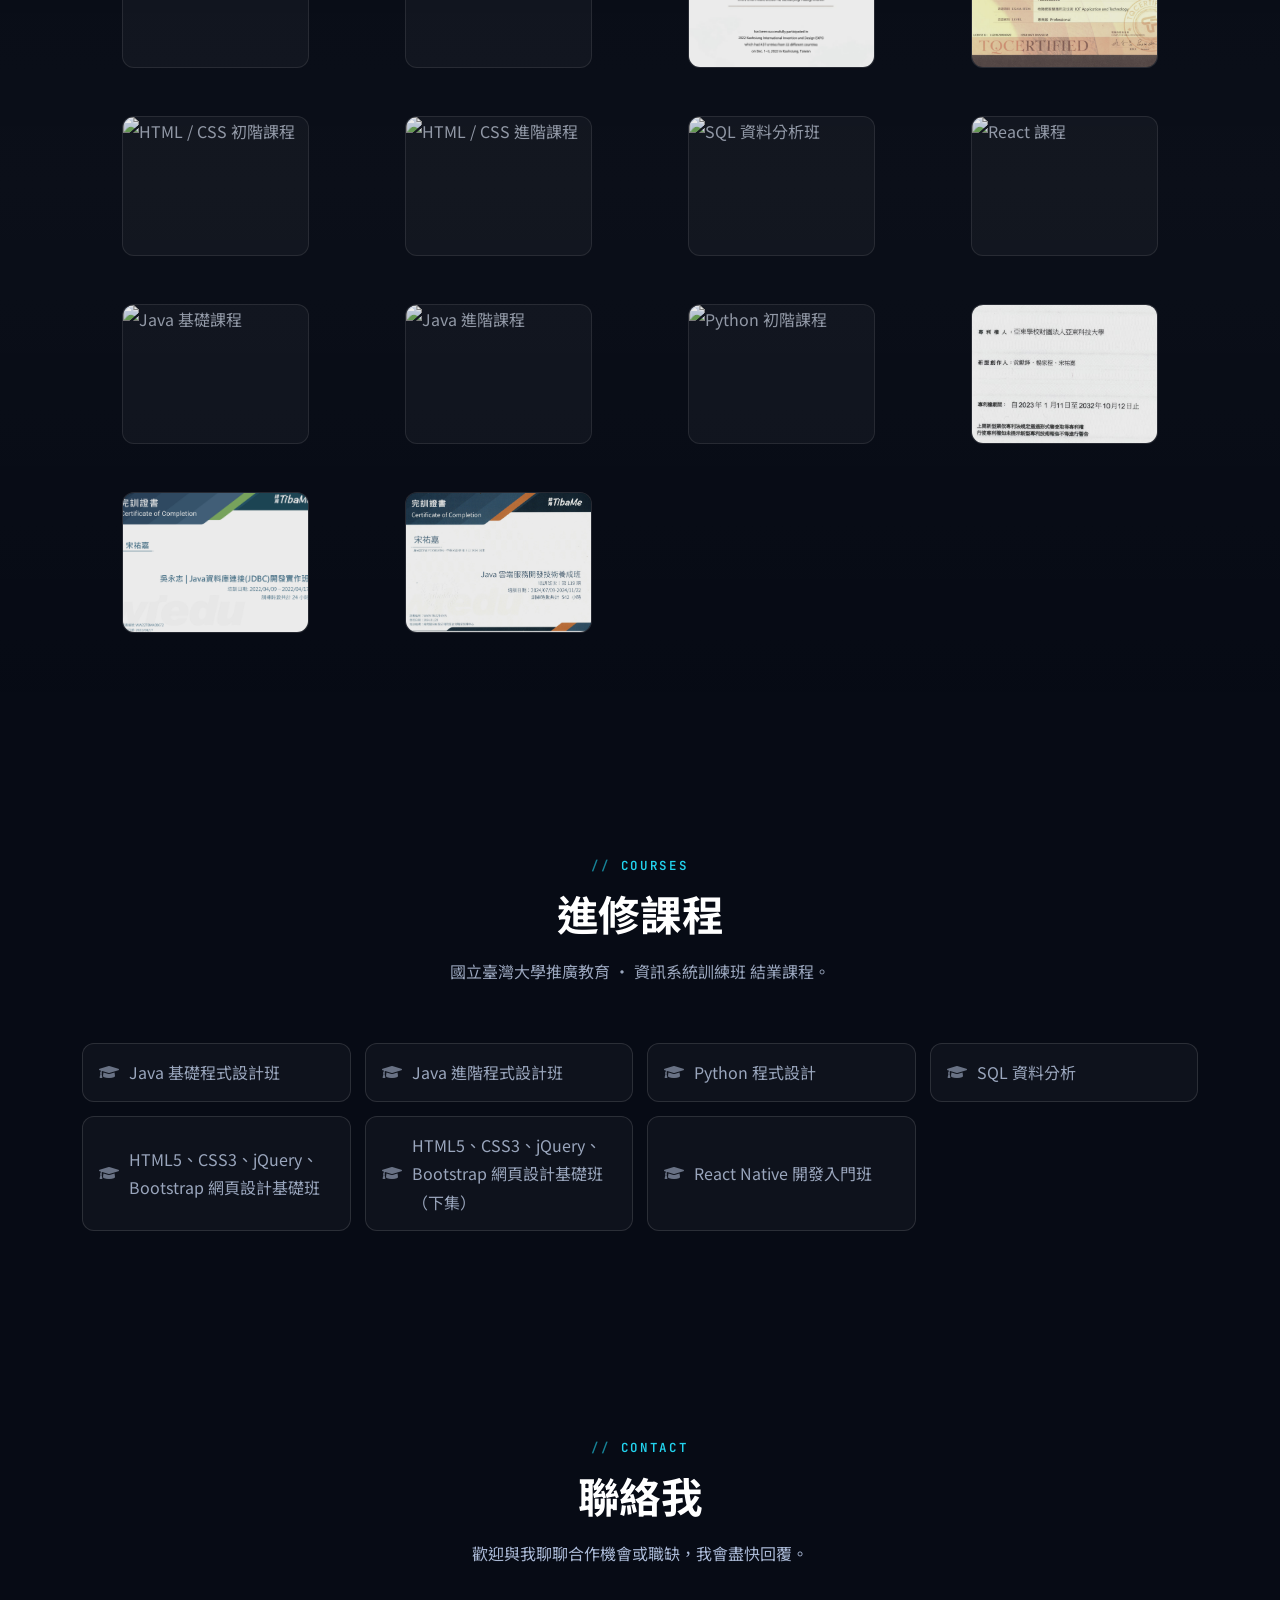
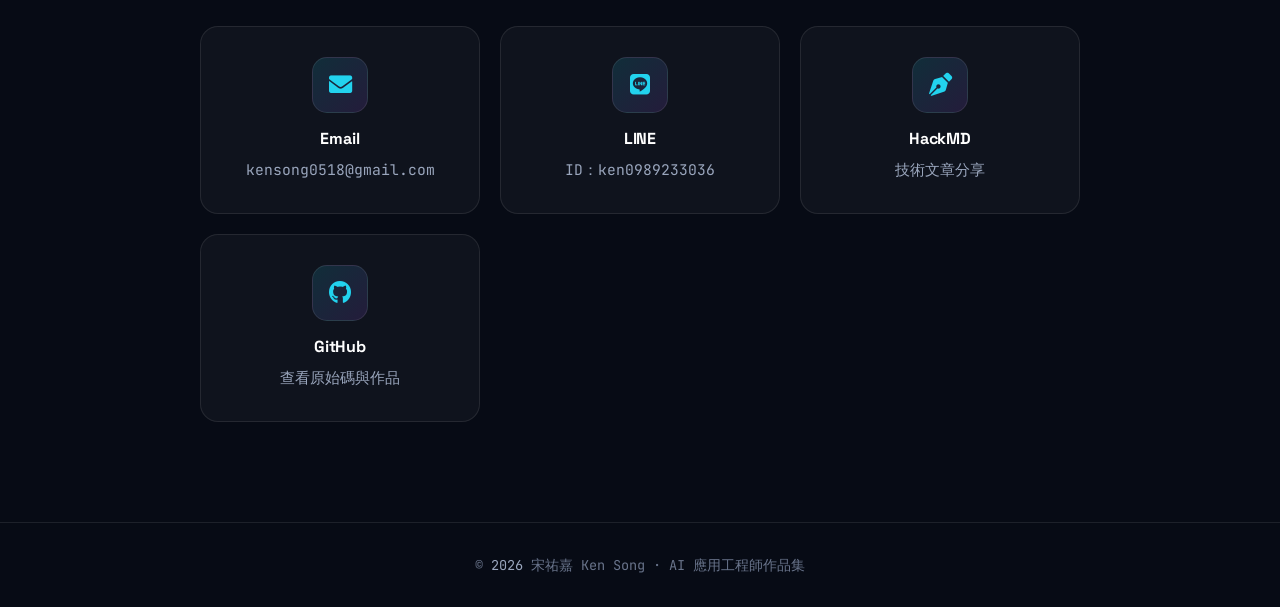
==== commit 60c3d579: "a工作區前端技能卡與 Voyago 項目卡補上完整前端技術栈（Vue Router、Pinia、Vite、Tailwind）" ====
--- a/index.html
+++ b/index.html
@@ -218,9 +218,9 @@
                 </div>
                 <div class="skill-card reveal">
                     <h3><i class="fas fa-paint-roller"></i> 前端</h3>
-                    <p>打造響應式、互動流暢的使用者介面。</p>
+                    <p>打造響應式、互動流暢的使用者介面；路由、狀態管理、建置工具都自己配。</p>
                     <div class="tag-row">
-                        <span class="tag">Vue 3（Composition API）</span><span class="tag">JavaScript</span><span class="tag">HTML / CSS</span><span class="tag">響應式版面</span>
+                        <span class="tag">Vue 3（Composition API）</span><span class="tag">Vue Router 4</span><span class="tag">Pinia</span><span class="tag">Vite</span><span class="tag">Tailwind CSS</span><span class="tag">JavaScript</span><span class="tag">HTML / CSS</span><span class="tag">響應式版面</span>
                     </div>
                 </div>
                 <div class="skill-card reveal">
@@ -268,10 +268,10 @@
                     <div class="project-body">
                         <span class="kicker"><i class="fas fa-star"></i> 精選作品 · 全端 · 前端已上線</span>
                         <h3>Voyago 歐洲自助遊預訂平台</h3>
-                        <p>從資料庫設計、後端 API 到前端畫面，由我一人獨立完成。我刻意補上課堂範例常跳過、但實務一定會遇到的東西：登入除了帳密還接 <b>Google ID Token 後端驗證</b>、密碼走 BCrypt、登入端點做<b>限流</b>擋暴力破解；列表頁用 <b>LAZY + fetch join 解 N+1</b>、熱門查詢上 Caffeine 快取；權限不靠前端藏按鈕，後端以 <code>@PreAuthorize</code> 強制，STAFF 專屬端點就算被繞過也擋得住。單元測試接 GitHub Actions CI，API 文件由 springdoc 自動產出。後續再補上 <b>WebSocket 即時客服聊天</b>（STOMP handshake 掛 JWT 驗證，斷線自動退回原有輪詢）、付款成功後的<b>非同步 Email 通知</b>（獨立執行緒池處理，刻意把會被 lazy-loading 炸掉的欄位先在交易內讀成純資料物件再跨執行緒傳遞）、收藏功能從前端 localStorage 換成真正的後端 API（idempotent 設計擋併發重複收藏），以及 STAFF 專用的後台統計 API；新增的 Controller 整合測試（H2 + MockMvc）涵蓋匿名／會員／STAFF 三種角色的權限邊界。</p>
+                        <p>從資料庫設計、後端 API 到前端畫面，由我一人獨立完成。我刻意補上課堂範例常跳過、但實務一定會遇到的東西：登入除了帳密還接 <b>Google ID Token 後端驗證</b>、密碼走 BCrypt、登入端點做<b>限流</b>擋暴力破解；列表頁用 <b>LAZY + fetch join 解 N+1</b>、熱門查詢上 Caffeine 快取；權限不靠前端藏按鈕，後端以 <code>@PreAuthorize</code> 強制，STAFF 專屬端點就算被繞過也擋得住。單元測試接 GitHub Actions CI，API 文件由 springdoc 自動產出。後續再補上 <b>WebSocket 即時客服聊天</b>（STOMP handshake 掛 JWT 驗證，斷線自動退回原有輪詢）、付款成功後的<b>非同步 Email 通知</b>（獨立執行緒池處理，刻意把會被 lazy-loading 炸掉的欄位先在交易內讀成純資料物件再跨執行緒傳遞）、收藏功能從前端 localStorage 換成真正的後端 API（idempotent 設計擋併發重複收藏），以及 STAFF 專用的後台統計 API；新增的 Controller 整合測試（H2 + MockMvc）涵蓋匿名／會員／STAFF 三種角色的權限邊界。前端以 Vue 3 Composition API 開發，Vue Router 4 規劃 9 個路由頁面，全站 route-level code splitting（懶加載）＋全域導航守衛擋未登入直接進會員頁；Pinia 管理登入與收藏狀態，Tailwind CSS 刻版面，Vite 建置。</p>
                         <p style="color:#8b9ac0;font-size:.9rem;border-left:2px solid rgba(34,211,238,.4);padding-left:12px;margin-top:10px;">展示站跑的是<b style="color:#a5b4d4;">純前端示範模式</b>：免費後端閒置會睡，一睡 Demo 就變死連結，所以前端內建 mock fallback（同一套 UI 與 API 介面），註冊、登入、搜尋、下訂流程照樣走得完。完整三層可在本機一鍵啟動，面試時我可以當場跑給你看。</p>
                         <div class="project-tags">
-                            <span class="tag">Vue 3</span><span class="tag">Spring Boot 3</span><span class="tag">MySQL 8</span><span class="tag">JWT + BCrypt</span><span class="tag">Google 登入</span><span class="tag">登入限流</span><span class="tag">N+1 優化</span><span class="tag">快取</span><span class="tag">RBAC</span><span class="tag">WebSocket</span><span class="tag">@Async</span><span class="tag">相似推薦計分</span><span class="tag">整合測試</span><span class="tag">JUnit + CI</span>
+                            <span class="tag">Vue 3</span><span class="tag">Vue Router 4</span><span class="tag">Pinia</span><span class="tag">Spring Boot 3</span><span class="tag">MySQL 8</span><span class="tag">JWT + BCrypt</span><span class="tag">Google 登入</span><span class="tag">登入限流</span><span class="tag">N+1 優化</span><span class="tag">快取</span><span class="tag">RBAC</span><span class="tag">WebSocket</span><span class="tag">@Async</span><span class="tag">相似推薦計分</span><span class="tag">整合測試</span><span class="tag">JUnit + CI</span>
                         </div>
                         <div class="project-actions">
                             <a href="https://gleeful-valkyrie-494d4e.netlify.app/" target="_blank" rel="noopener" class="btn btn-primary"><i class="fas fa-external-link-alt"></i> 開啟 Live Demo</a>
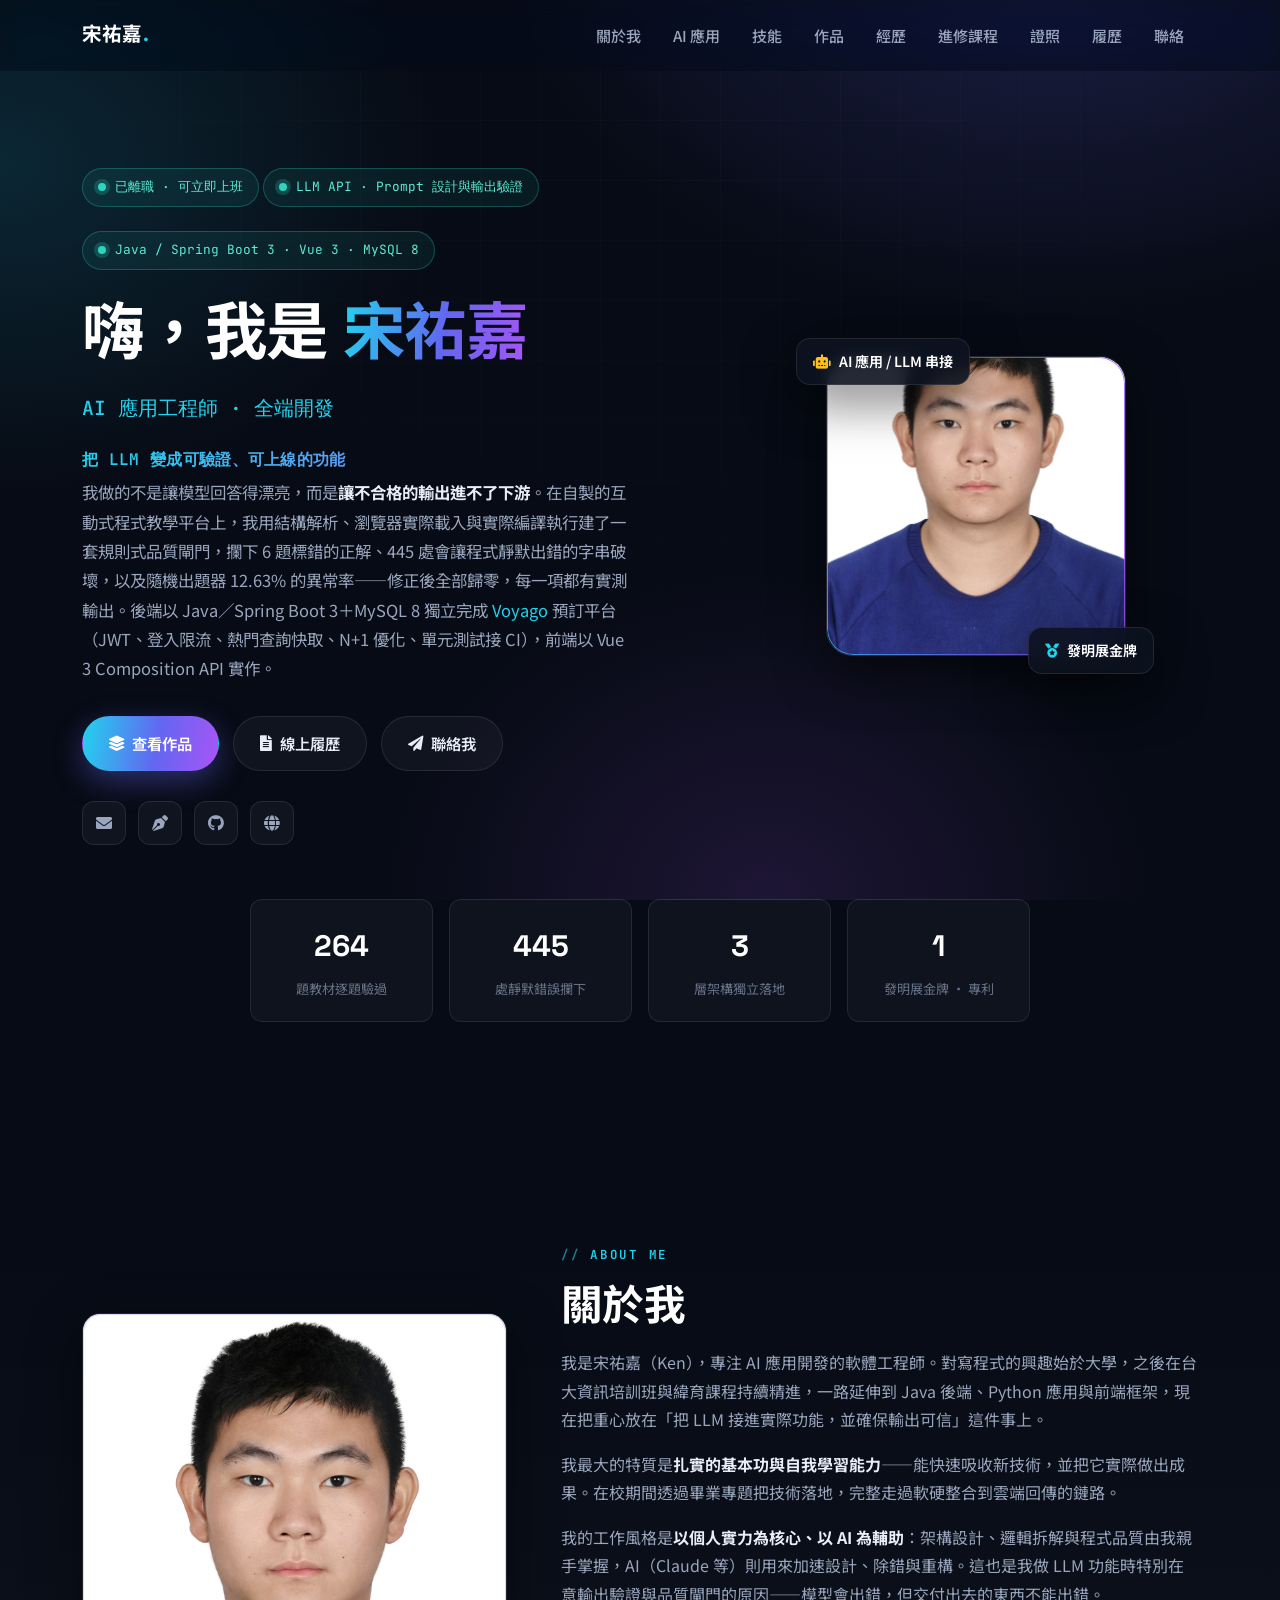
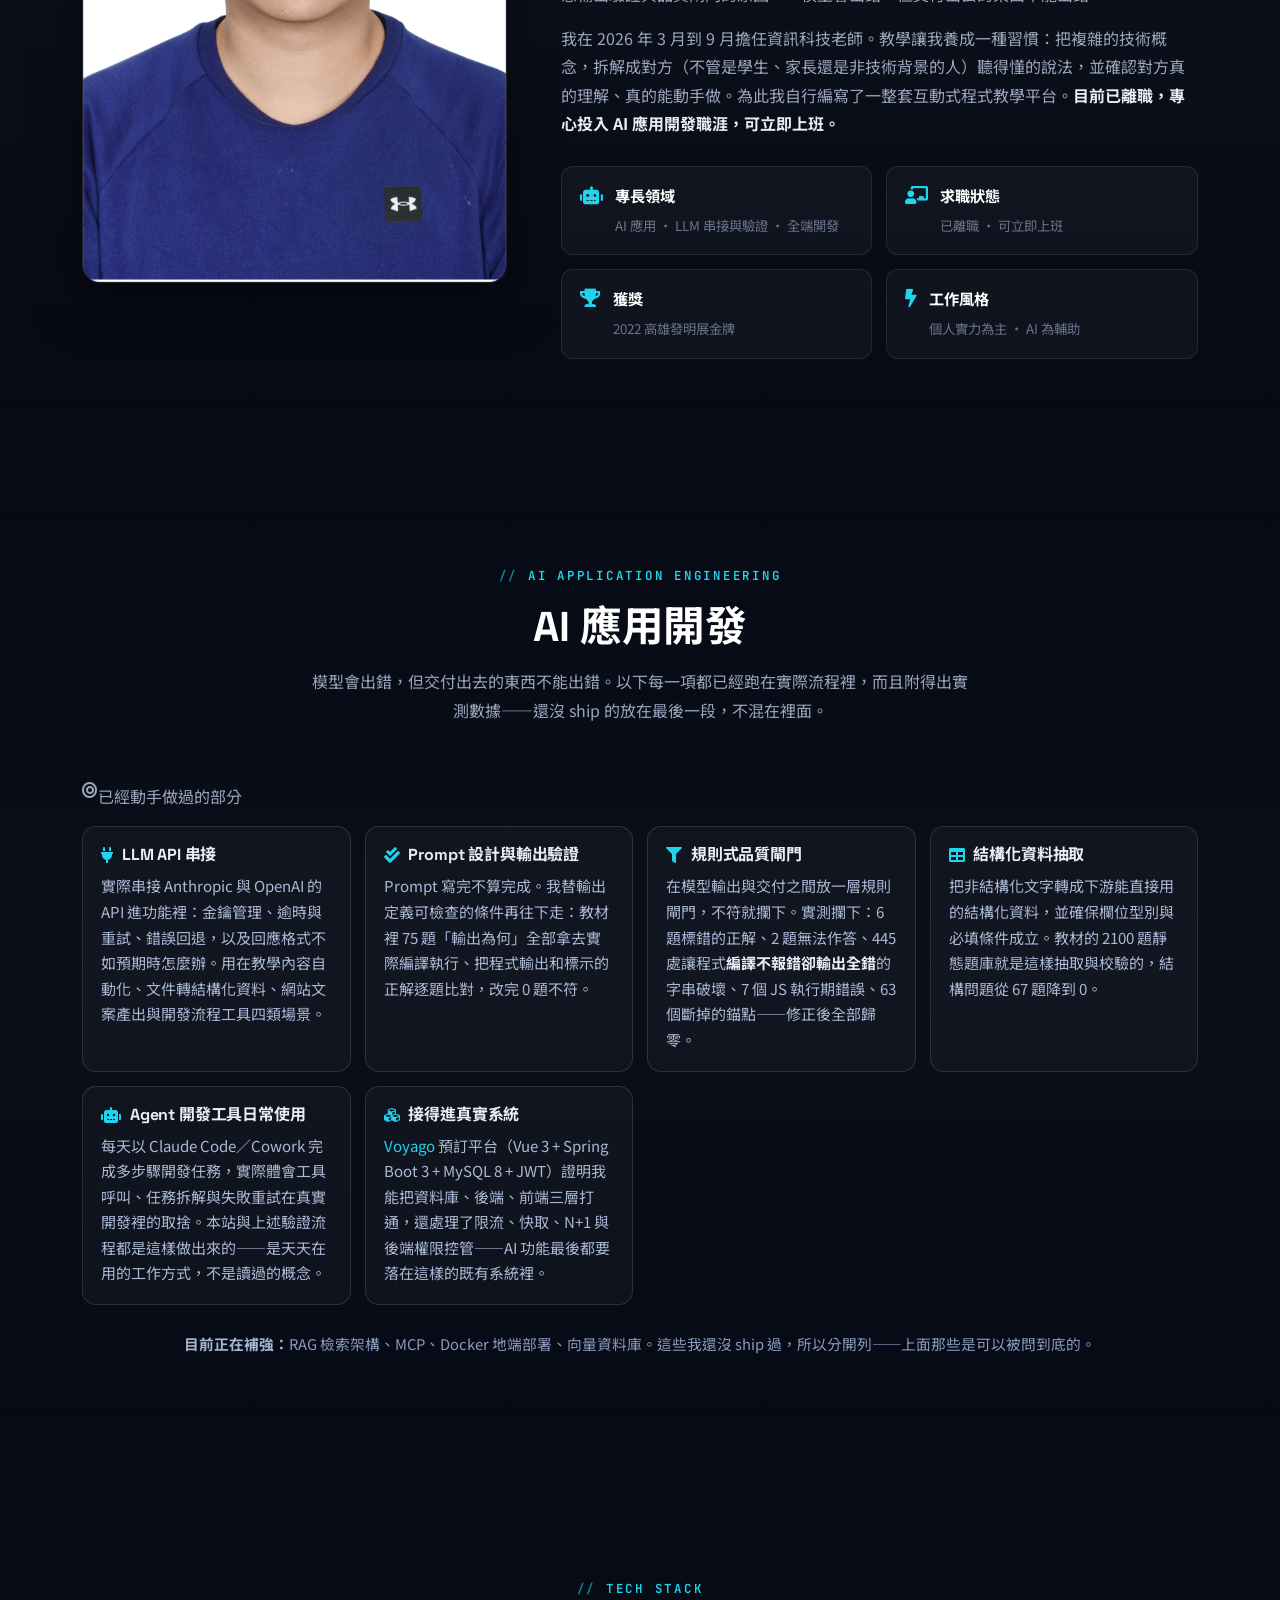
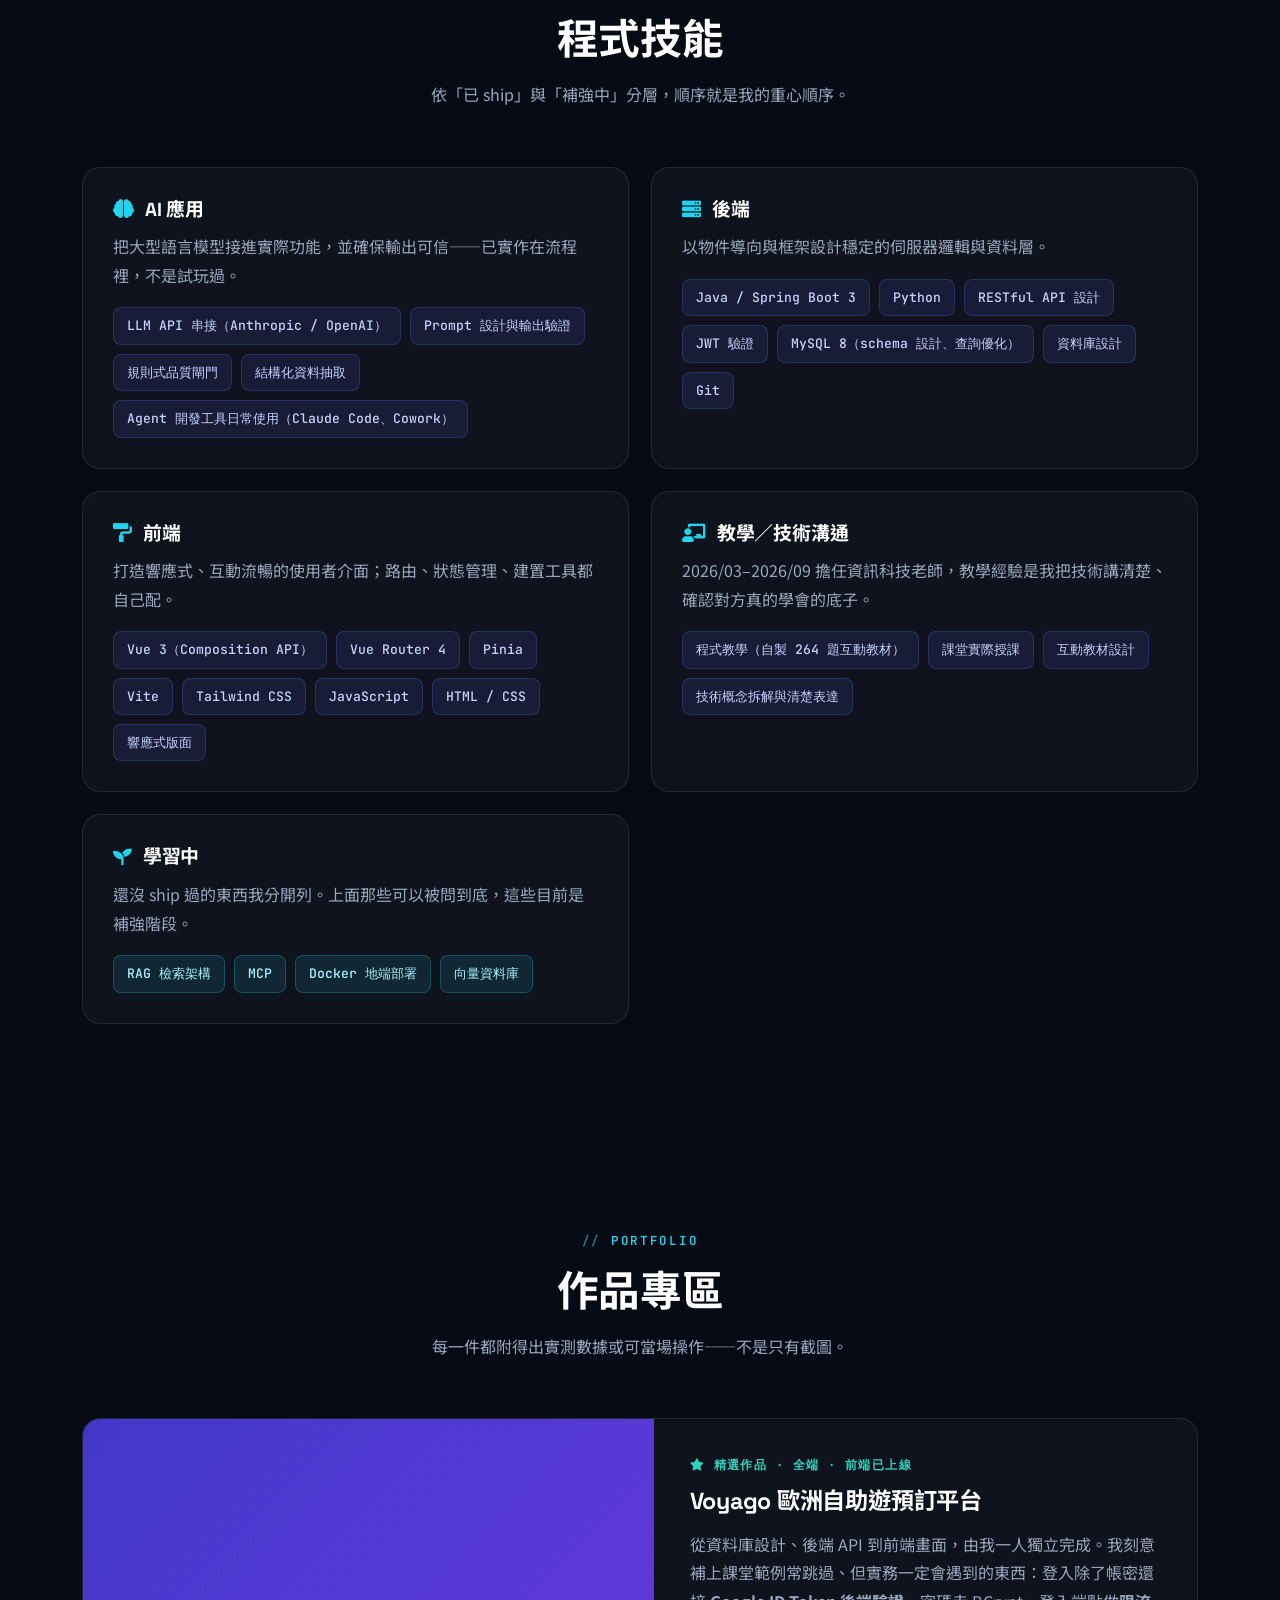
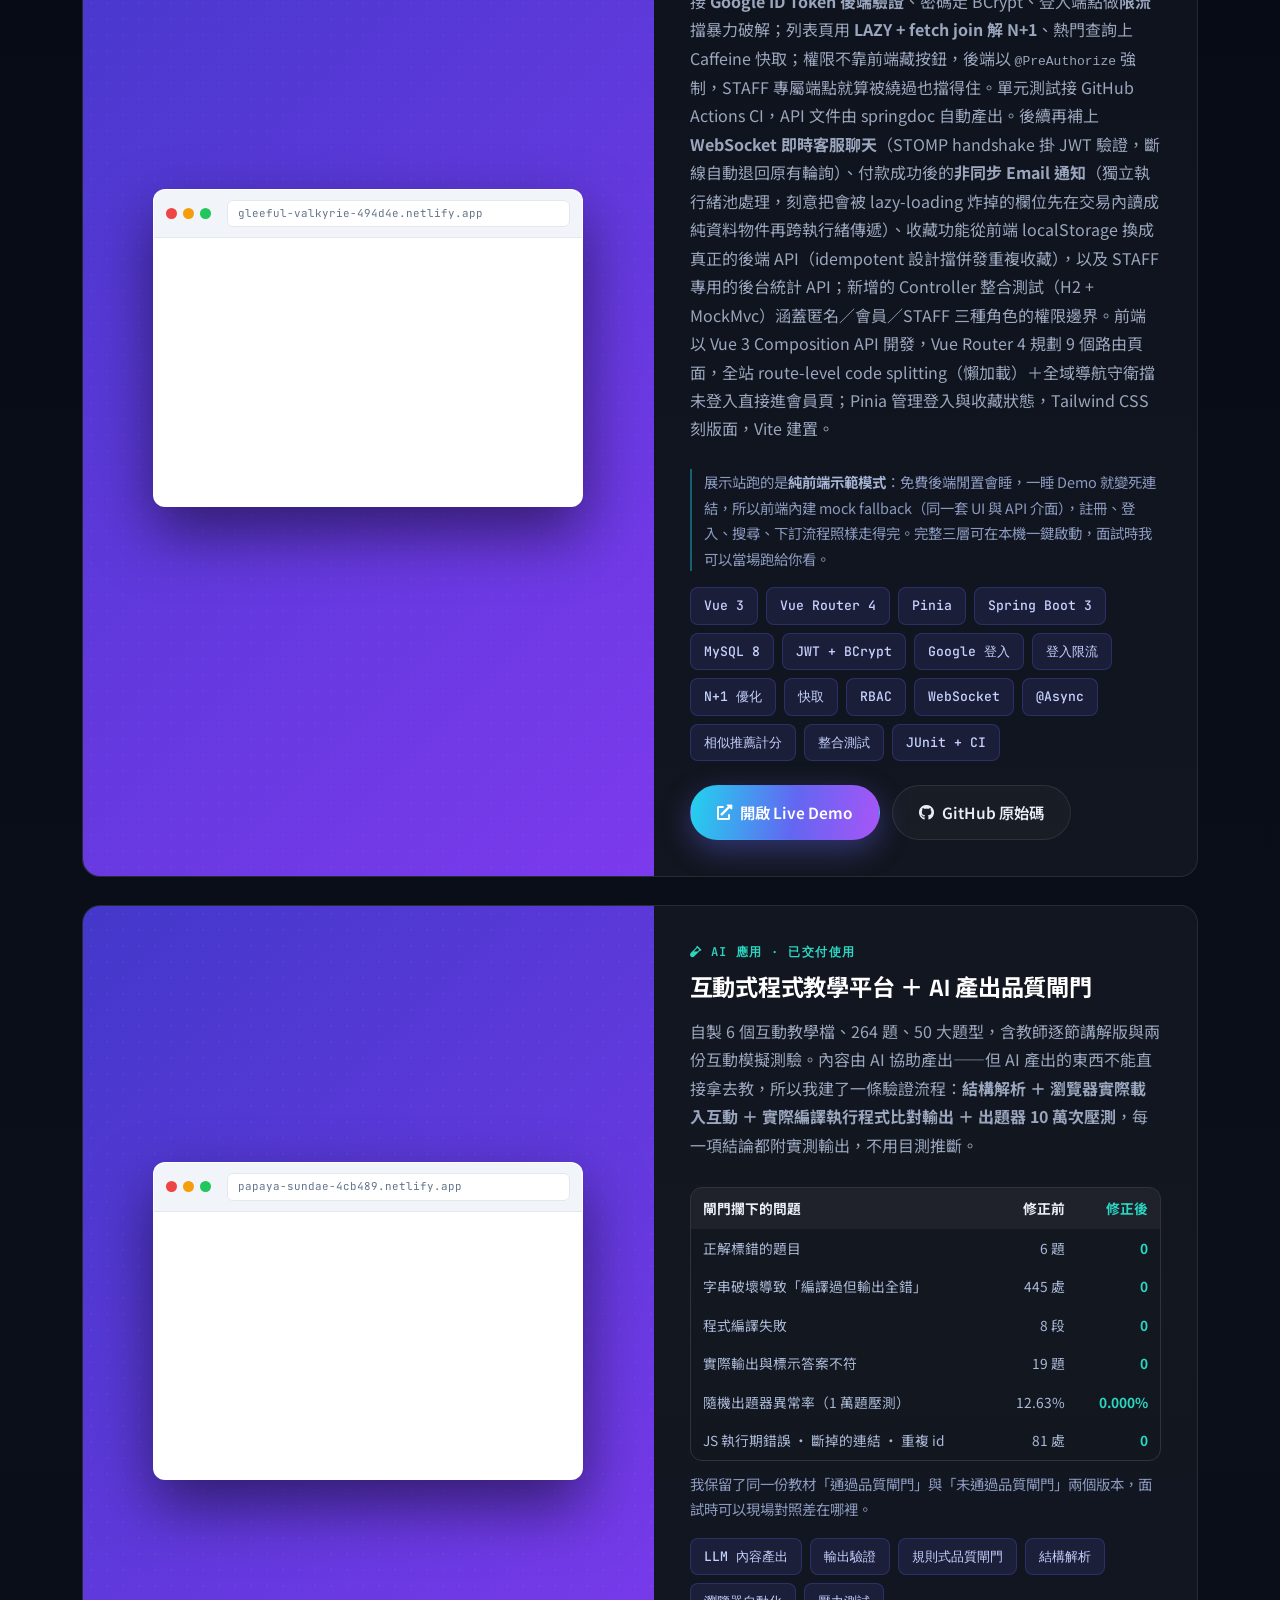
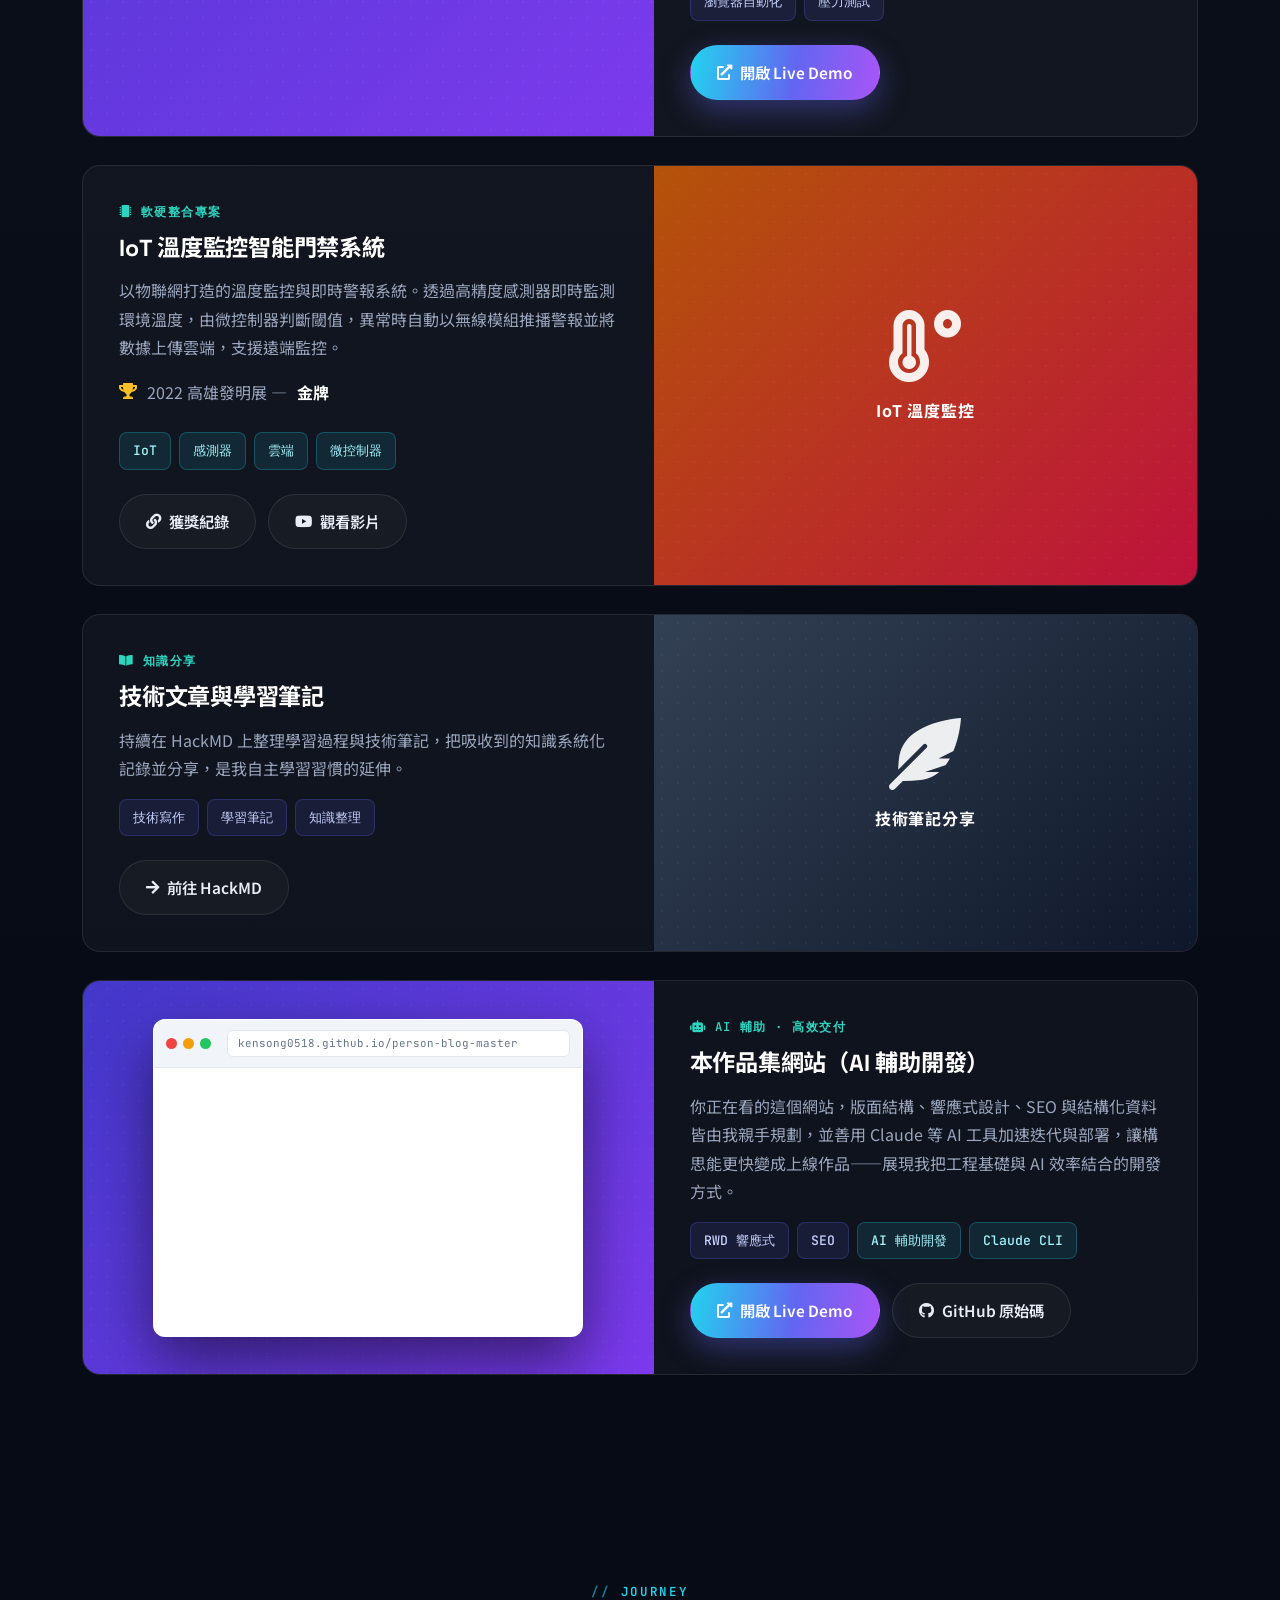
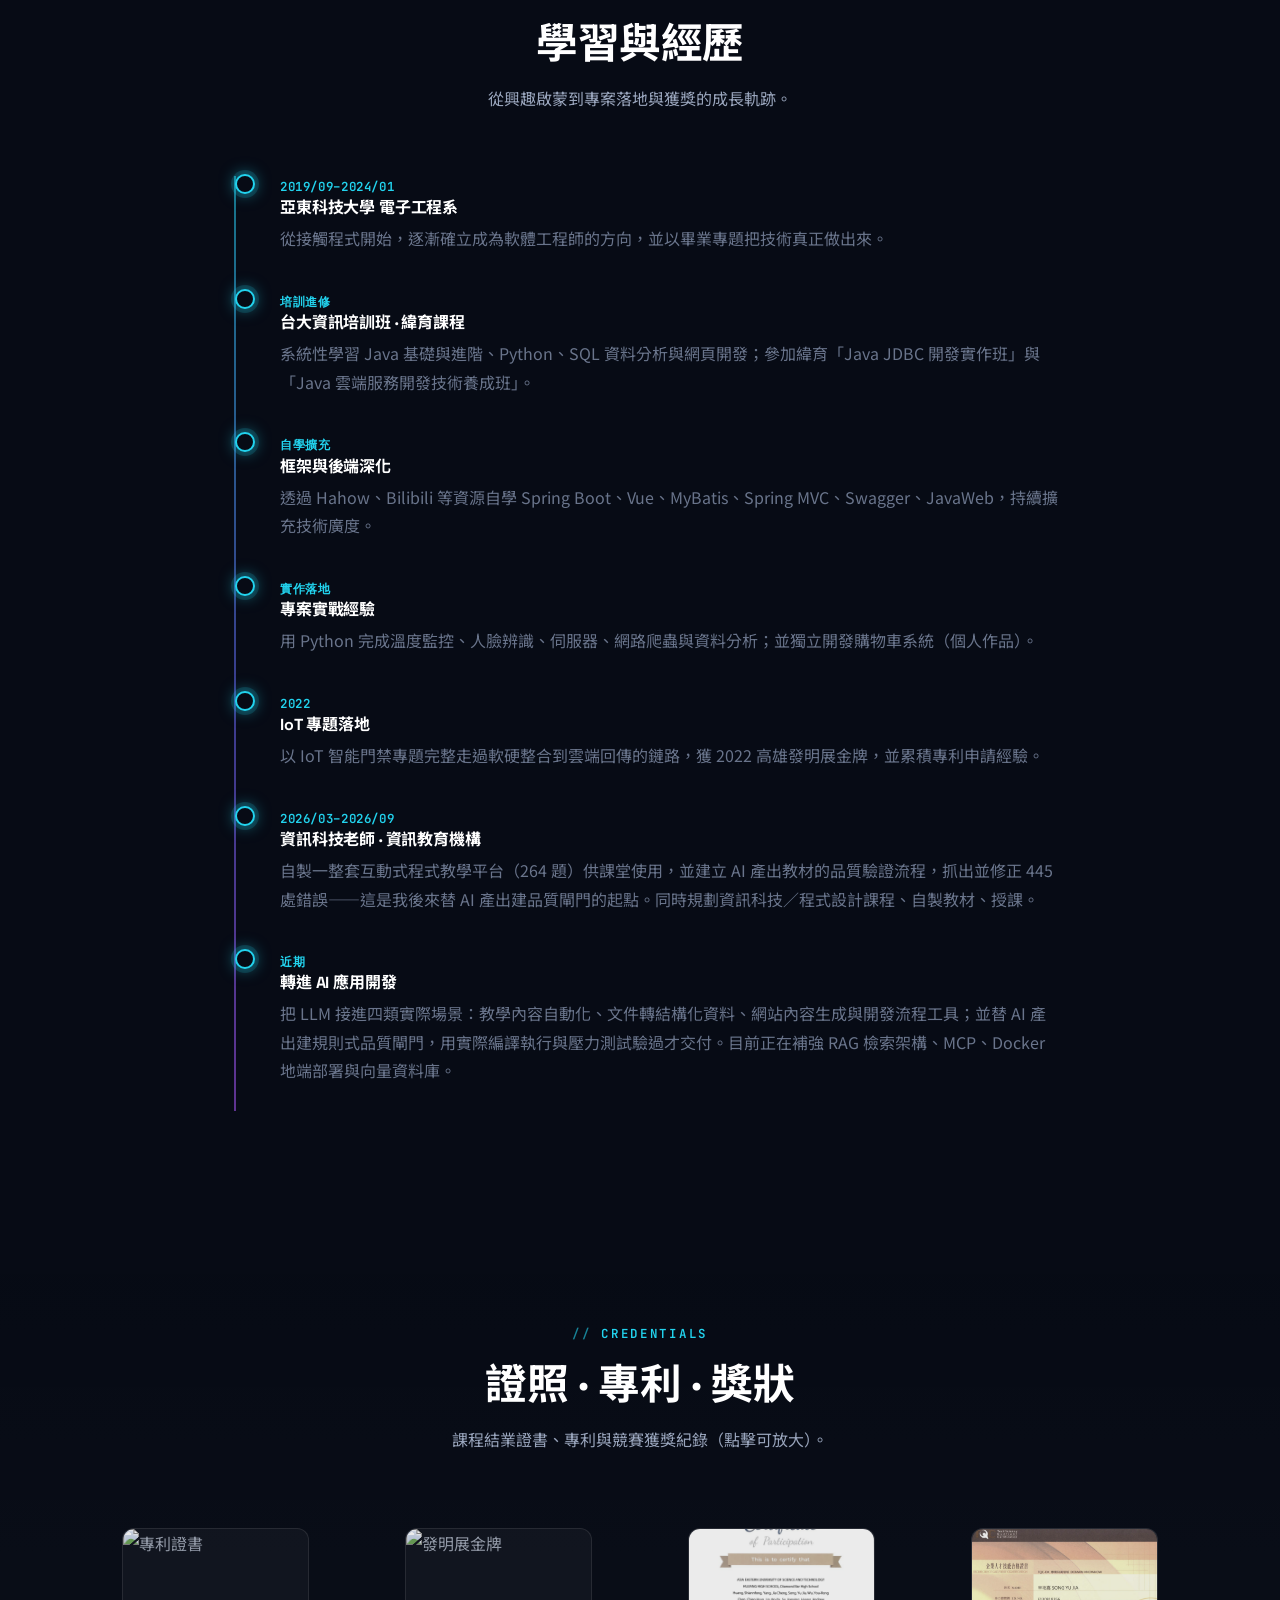
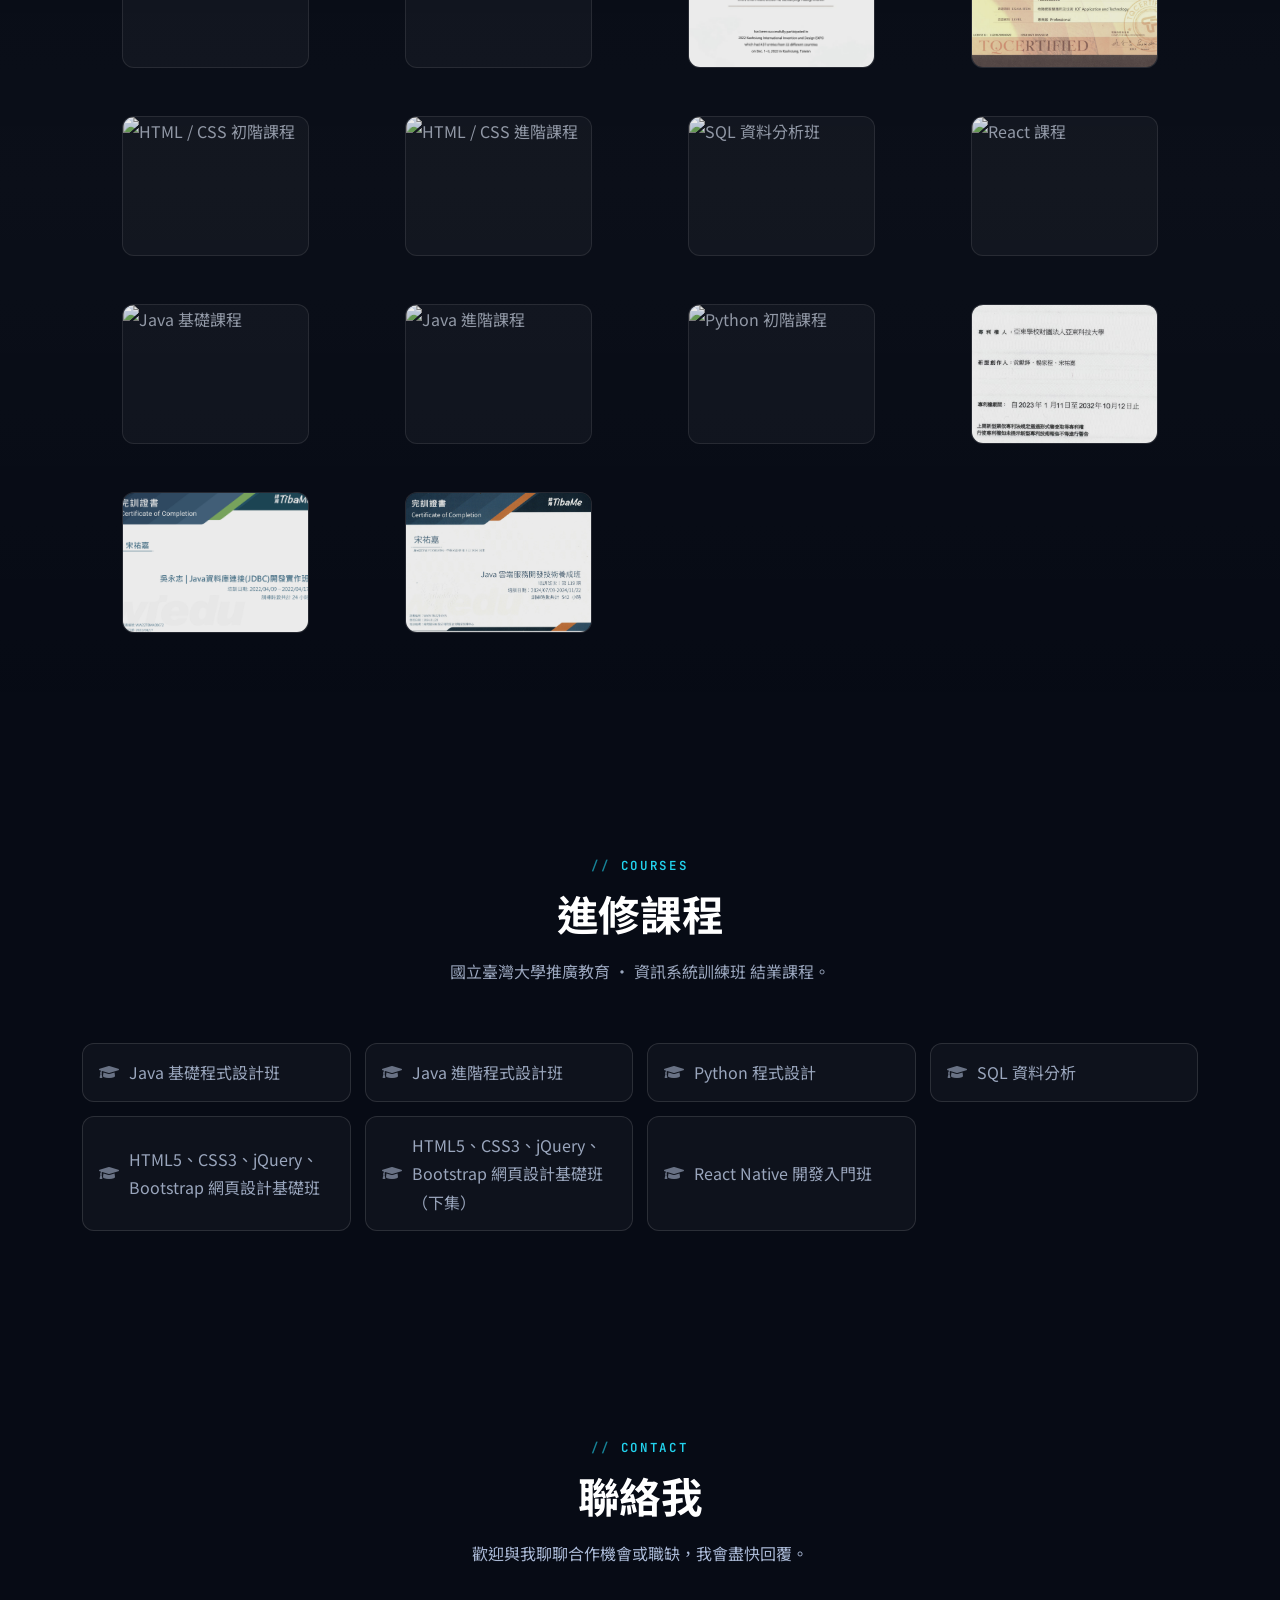
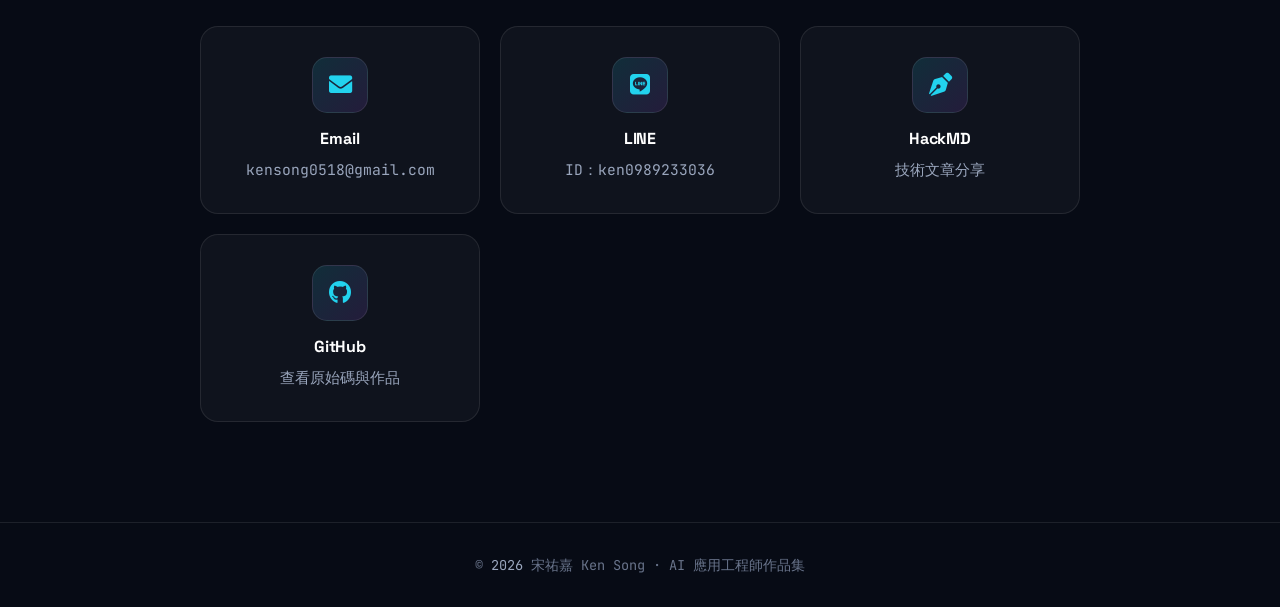
==== commit c10618b2: "Update teaching experience description in index.html" ====
--- a/index.html
+++ b/index.html
@@ -438,7 +438,7 @@
                 <div class="t-item reveal">
                     <span class="when">2026/03–2026/09</span>
                     <h4>資訊科技老師 · 資訊教育機構</h4>
-                    <p>教授資訊科技／程式設計課程，自製一整套互動式程式教學平台供課堂使用。每天的工作是把技術概念拆解、講清楚、確認對方學得會——這也是我後來替 AI 產出建品質閘門的起點。</p>
+                    <p>自製一整套互動式程式教學平台（264 題）供課堂使用，並建立 AI 產出教材的品質驗證流程，抓出並修正 445 處錯誤——這是我後來替 AI 產出建品質閘門的起點。同時規劃資訊科技／程式設計課程、自製教材、授課。</p>
                 </div>
                 <div class="t-item reveal">
                     <span class="when">近期</span>
